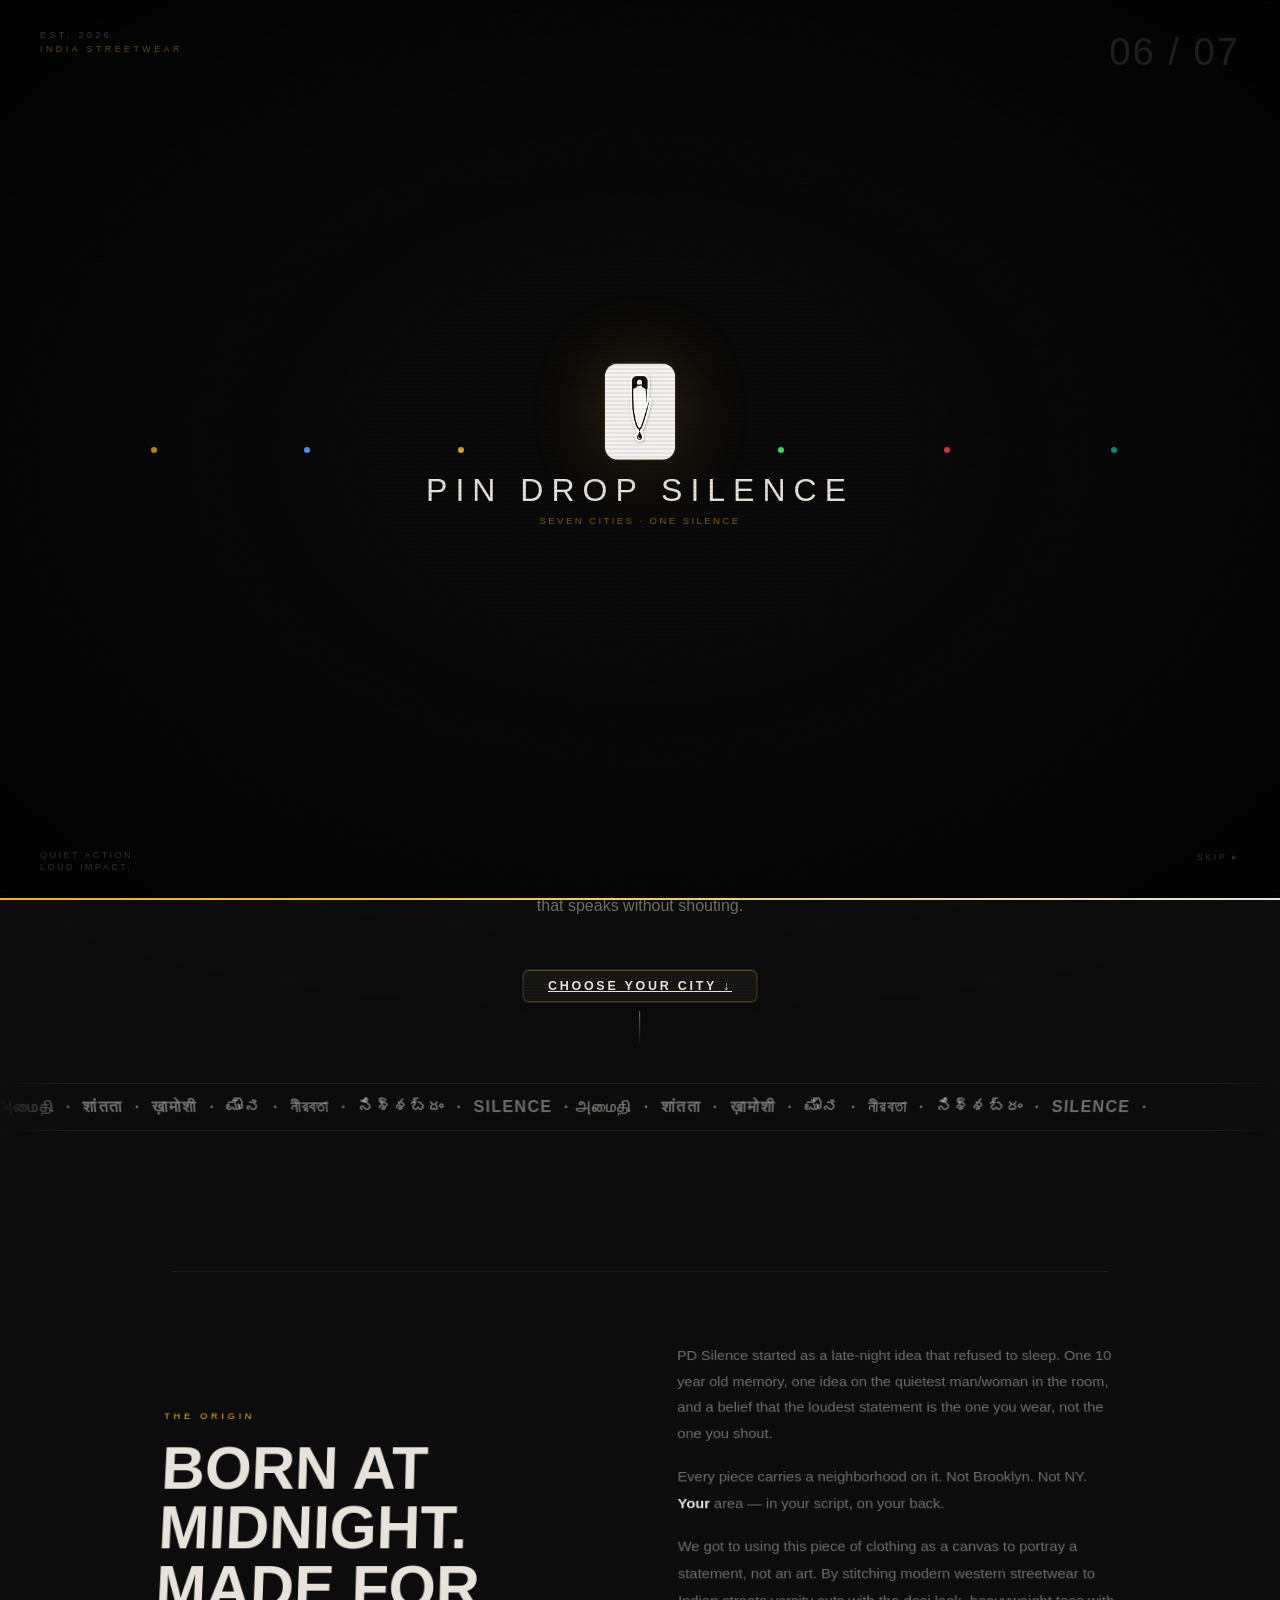
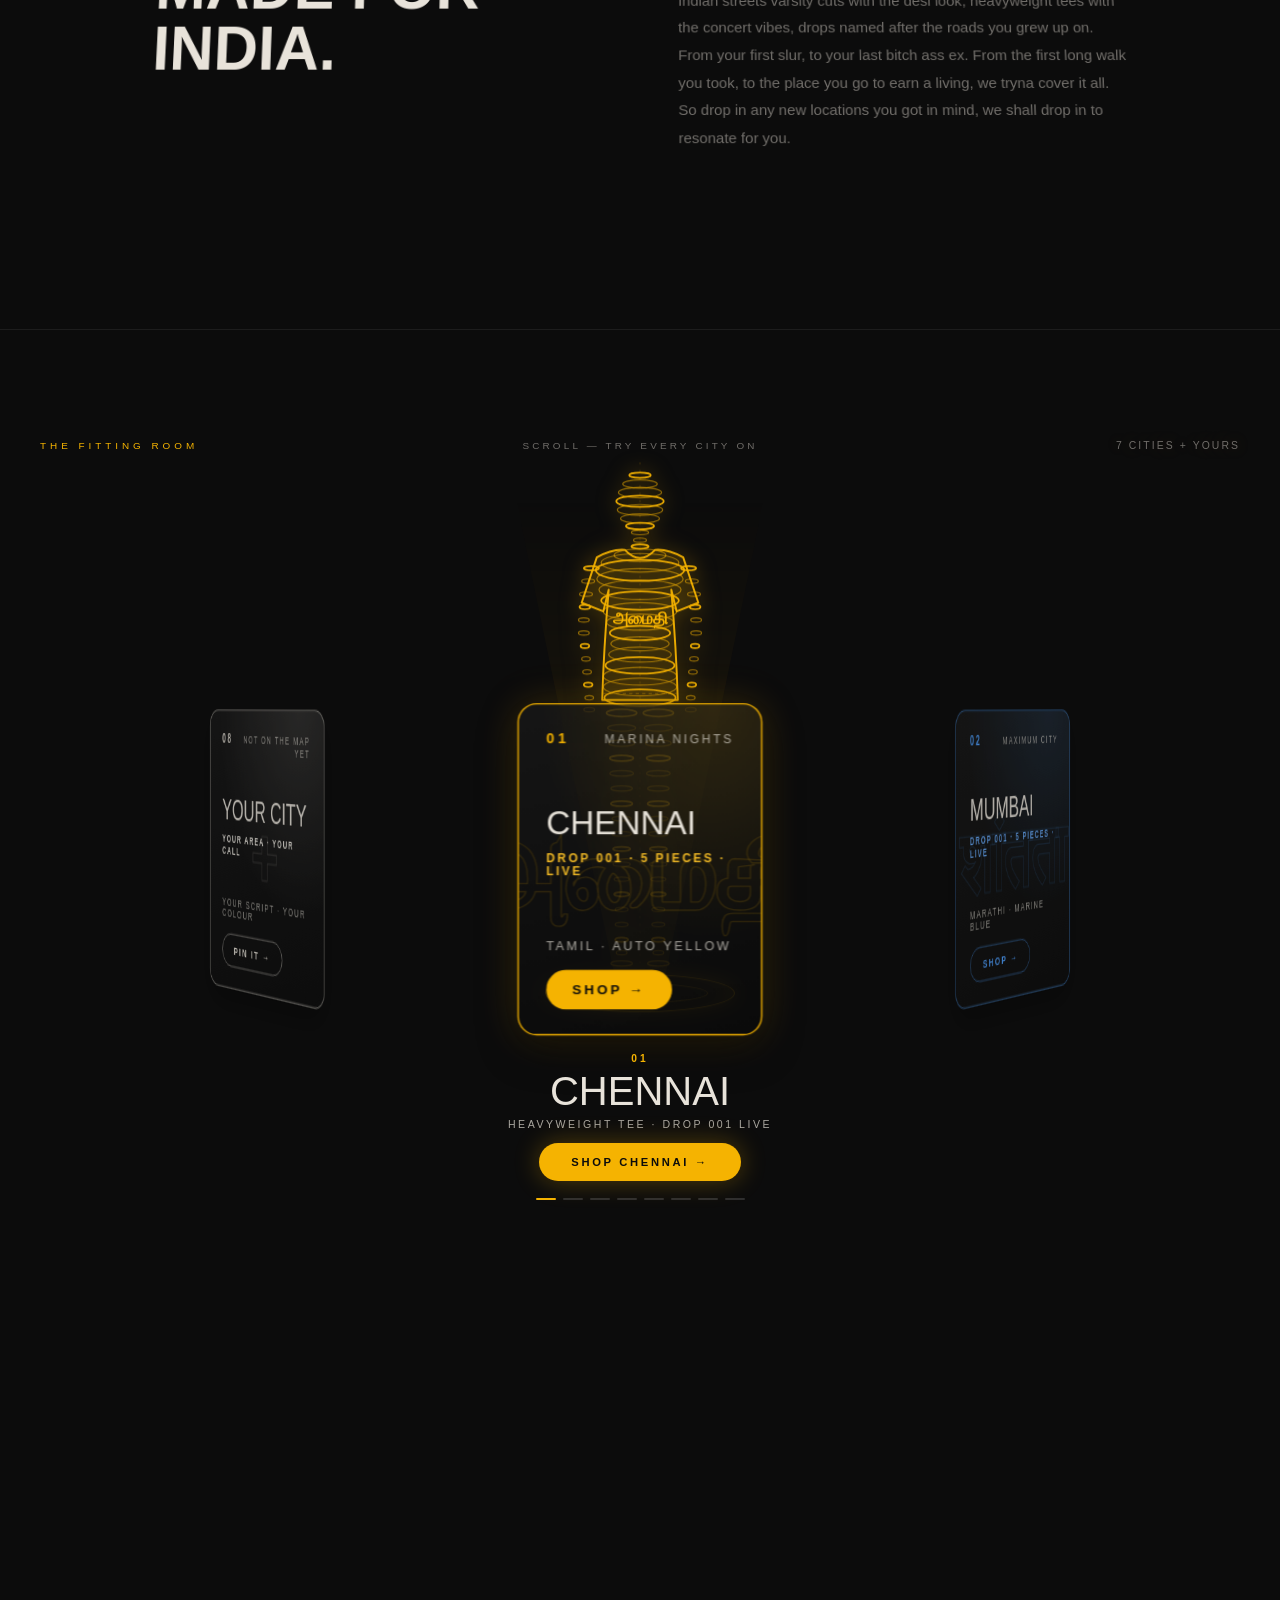
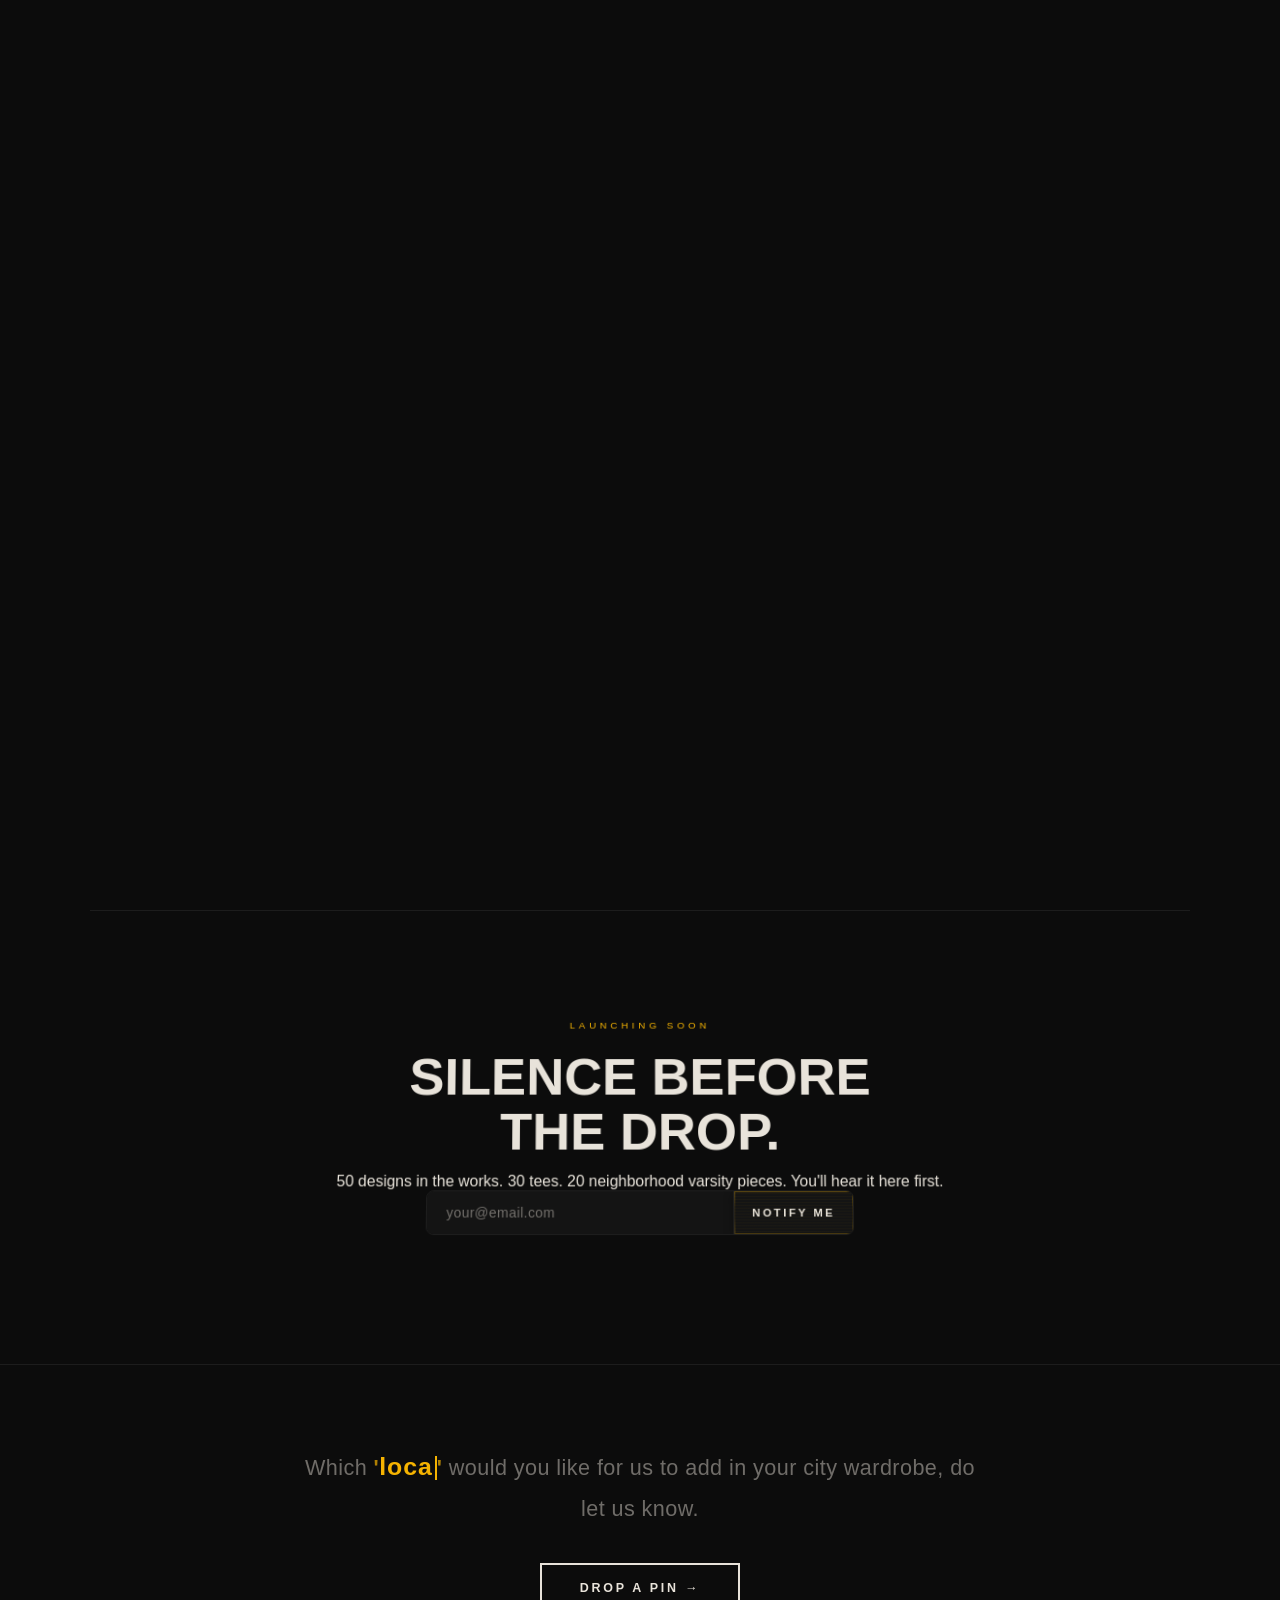
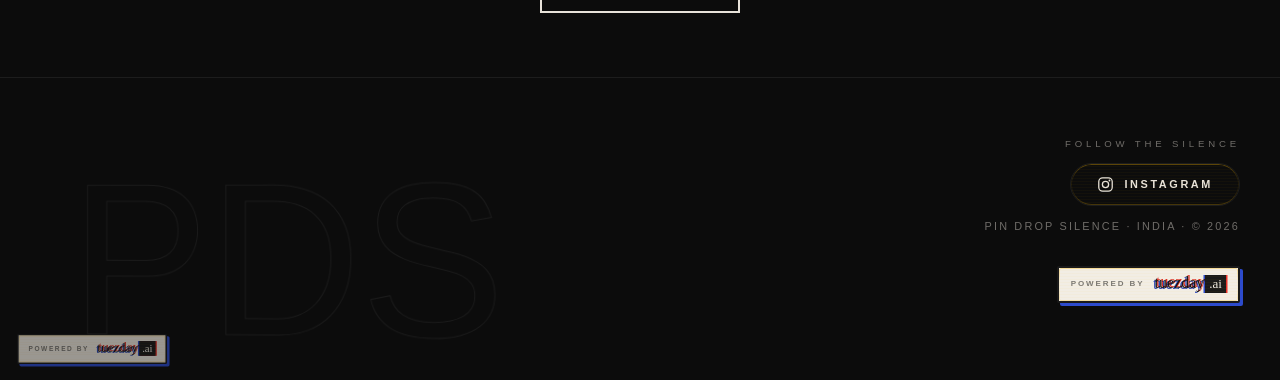
==== index.html @ e5a797fc "feat: swipe the city orbit on touch devices Vertical scroll is a clumsy way to steer a carousel on a" ====
<!DOCTYPE html>
<html lang="en">
<head>
  <meta charset="UTF-8" />
  <meta name="viewport" content="width=device-width, initial-scale=1.0" />
  <title>PIN DROP SILENCE — Seven Cities. One Silence.</title>
  <meta name="description" content="A streetwear house for every Indian street that speaks without shouting. Seven cities. One silence." />
  <!-- Security -->
  <meta http-equiv="X-Content-Type-Options" content="nosniff" />
  <meta http-equiv="X-Frame-Options" content="DENY" />
  <meta http-equiv="Referrer-Policy" content="strict-origin-when-cross-origin" />
  <meta http-equiv="Permissions-Policy" content="camera=(), microphone=(), geolocation=()" />
  <meta http-equiv="Content-Security-Policy" content="default-src 'self'; style-src 'self' 'unsafe-inline' https://fonts.googleapis.com; font-src https://fonts.gstatic.com; img-src 'self' data:; media-src 'self' blob:; script-src 'self'; connect-src 'none'; frame-src 'none'; object-src 'none';" />
  <link rel="preconnect" href="https://fonts.googleapis.com" />
  <link href="https://fonts.googleapis.com/css2?family=Anton&family=DM+Serif+Display&family=Space+Grotesk:wght@300;400;500;700&family=Noto+Sans+Tamil:wght@700&family=Noto+Sans+Devanagari:wght@700&family=Noto+Sans+Kannada:wght@700&family=Noto+Sans+Bengali:wght@700&family=Noto+Sans+Telugu:wght@700&display=swap" rel="stylesheet" />
  <link rel="stylesheet" href=".//intro.css?v=4" />
  <link rel="stylesheet" href=".//styles.css?v=7" />
  <link rel="stylesheet" href=".//typewriter.css?v=2" />
  <link rel="stylesheet" href=".//effects-3d.css" />
  <link rel="stylesheet" href=".//cinematic.css?v=6" />
  <link rel="stylesheet" href=".//tuezday.css?v=3" />
  <link rel="stylesheet" href=".//holo.css?v=2" />
  <link rel="stylesheet" href=".//orbit.css?v=4" />
</head>
<body>

  <div class="grain" aria-hidden="true"></div>

  <!-- ── NAV ── -->
  <nav class="nav">
    <span class="nav-sticker">
      <img src=".//Logo/ChatGPT Image Jul 21, 2026, 11_10_57 PM.png" alt="PDS logo" class="nav-logo" />
    </span>
    <div class="nav-name">PIN DROP SILENCE<span>.</span></div>
    <div class="nav-links">
      <a href="#story"   class="nav-link">Story</a>
      <a href="#cities"  class="nav-link">Cities</a>
      <a href="#waitlist" class="nav-link">Waitlist</a>
      <a href="drop-a-pin.html" class="nav-link">Drop a Pin</a>
    </div>
  </nav>

  <!-- ── HERO ── -->
  <header class="hero" id="top">
    <!-- Cinematic background video -->
    <div class="hero-video-wrap" aria-hidden="true">
      <video
        class="hero-video"
        src=".//Logo/Create_a_second_cinematic_f.mp4"
        autoplay muted loop playsinline
        preload="metadata"
      ></video>
      <div class="hero-video-overlay"></div>
    </div>

    <div class="hero-inner depth-layer" data-depth="0.3">
      <div class="hero-eyebrow">
        <span>EST. 2026</span>
        <span>INDIA</span>
        <span>STREETWEAR</span>
      </div>

      <span class="hero-logo reveal">
        <span class="hero-logo-tile">
          <img src=".//Logo/ChatGPT Image Jul 21, 2026, 11_10_57 PM.png" alt="Pin Drop Silence logo" />
        </span>
      </span>

      <h1 class="hero-title">
        <span class="line reveal depth-layer" data-depth="0.8">QUIET</span>
        <span class="line accent reveal depth-layer" data-depth="1.2">ACTION.</span>
        <span class="line reveal depth-layer" data-depth="0.6">LOUD</span>
        <span class="line outline reveal depth-layer" data-depth="1.0">IMPACT.</span>
      </h1>

      <p class="hero-sub reveal">
        A streetwear house for every Indian street<br />
        that speaks without shouting.
      </p>

      <a href="#cities" class="btn reveal" id="heroCta">CHOOSE YOUR CITY ↓</a>
    </div>

    <div class="scroll-hint" aria-hidden="true">SCROLL</div>
  </header>

  <!-- ── MARQUEE ── -->
  <div class="marquee" aria-hidden="true">
    <div class="marquee-track">
      <span>அமைதி &nbsp;·&nbsp; शांतता &nbsp;·&nbsp; ख़ामोशी &nbsp;·&nbsp; ಮೌನ &nbsp;·&nbsp; নীরবতা &nbsp;·&nbsp; నిశ్శబ్దం &nbsp;·&nbsp; SILENCE &nbsp;·&nbsp; </span>
      <span>அமைதி &nbsp;·&nbsp; शांतता &nbsp;·&nbsp; ख़ामोशी &nbsp;·&nbsp; ಮೌನ &nbsp;·&nbsp; নীরবতা &nbsp;·&nbsp; నిశ్శబ్దం &nbsp;·&nbsp; SILENCE &nbsp;·&nbsp; </span>
    </div>
  </div>

  <!-- ── STORY ── -->
  <section class="section" id="story">
    <div class="story-block">
      <div class="reveal">
        <span class="story-label">THE ORIGIN</span>
        <h2>BORN AT<br />MIDNIGHT.<br />MADE FOR<br />INDIA.</h2>
      </div>
      <div class="story-text reveal">
        <p>PD Silence started as a late-night idea that refused to sleep. One 10 year old memory, one idea on the quietest man/woman in the room, and a belief that the loudest statement is the one you wear, not the one you shout.</p>
        <p>Every piece carries a neighborhood on it. Not Brooklyn. Not NY. <strong>Your</strong> area — in your script, on your back.</p>
        <p>We got to using this piece of clothing as a canvas to portray a statement, not an art. By stitching modern western streetwear to Indian streets varsity cuts with the desi look, heavyweight tees with the concert vibes, drops named after the roads you grew up on. From your first slur, to your last bitch ass ex. From the first long walk you took, to the place you go to earn a living, we tryna cover it all. So drop in any new locations you got in mind, we shall drop in to resonate for you.</p>
      </div>
    </div>
  </section>

  <!-- ── CITIES · THE ORBIT ── -->
  <section class="orbit-section" id="cities">
    <div class="orbit-track" id="orbitTrack">
      <div class="orbit-sticky">

        <div class="orbit-head">
          <span class="cities-label">THE FITTING ROOM</span>
          <span class="orbit-hint">SCROLL — TRY EVERY CITY ON</span>
          <span class="cities-count">7 CITIES + YOURS</span>
        </div>

        <div class="orbit-scene" id="orbitScene">
          <div class="orbit-holo" id="orbitHolo" aria-hidden="true">
            <div class="orbit-cone"></div>
            <div class="orbit-base"></div>
          </div>

          <div class="orbit-ring" id="orbitRing">
            <a href="chennai.html" class="orbit-card" style="--i:0;--c:#f5b301"
               data-num="01" data-city="CHENNAI" data-tag="MARINA NIGHTS"
               data-word="அமைதி" data-font="tamil"
               data-item="HEAVYWEIGHT TEE · DROP 001 LIVE" data-cta="SHOP CHENNAI">
              <span class="oc-in">
                <span class="oc-script tamil" aria-hidden="true">அமைதி</span>
                <span class="oc-top"><b class="oc-num">01</b><span class="oc-tag">MARINA NIGHTS</span></span>
                <span class="oc-mid">
                  <span class="oc-name">CHENNAI</span>
                  <span class="oc-status">DROP 001 · 5 PIECES · LIVE</span>
                </span>
                <span class="oc-foot"><span class="oc-lang">TAMIL · AUTO YELLOW</span><span class="oc-enter">SHOP →</span></span>
              </span>
            </a>
            <a href="mumbai.html" class="orbit-card" style="--i:1;--c:#4d9fff"
               data-num="02" data-city="MUMBAI" data-tag="MAXIMUM CITY"
               data-word="शांतता" data-font="dev"
               data-item="HEAVYWEIGHT TEE · DROP 001 LIVE" data-cta="SHOP MUMBAI">
              <span class="oc-in">
                <span class="oc-script dev" aria-hidden="true">शांतता</span>
                <span class="oc-top"><b class="oc-num">02</b><span class="oc-tag">MAXIMUM CITY</span></span>
                <span class="oc-mid">
                  <span class="oc-name">MUMBAI</span>
                  <span class="oc-status">DROP 001 · 5 PIECES · LIVE</span>
                </span>
                <span class="oc-foot"><span class="oc-lang">MARATHI · MARINE BLUE</span><span class="oc-enter">SHOP →</span></span>
              </span>
            </a>
            <a href="delhi.html" class="orbit-card" style="--i:2;--c:#e8a020"
               data-num="03" data-city="DELHI" data-tag="THE CAPITAL"
               data-word="ख़ामोशी" data-font="dev"
               data-item="DROP 001 — IN THE WORKS" data-cta="ENTER DELHI">
              <span class="oc-in">
                <span class="oc-script dev" aria-hidden="true">ख़ामोशी</span>
                <span class="oc-top"><b class="oc-num">03</b><span class="oc-tag">THE CAPITAL</span></span>
                <span class="oc-mid">
                  <span class="oc-name">DELHI</span>
                  <span class="oc-status">DROP 001 · IN THE WORKS</span>
                </span>
                <span class="oc-foot"><span class="oc-lang">HINDI · MARIGOLD</span><span class="oc-enter">ENTER →</span></span>
              </span>
            </a>
            <a href="pune.html" class="orbit-card" style="--i:3;--c:#cf6b35"
               data-num="04" data-city="PUNE" data-tag="OLD CITY, NEW BLOOD"
               data-word="शांतता" data-font="dev"
               data-item="DROP 001 — IN THE WORKS" data-cta="ENTER PUNE">
              <span class="oc-in">
                <span class="oc-script dev" aria-hidden="true">शांतता</span>
                <span class="oc-top"><b class="oc-num">04</b><span class="oc-tag">OLD CITY, NEW BLOOD</span></span>
                <span class="oc-mid">
                  <span class="oc-name">PUNE</span>
                  <span class="oc-status">DROP 001 · IN THE WORKS</span>
                </span>
                <span class="oc-foot"><span class="oc-lang">MARATHI · COPPER</span><span class="oc-enter">ENTER →</span></span>
              </span>
            </a>
            <a href="bangalore.html" class="orbit-card" style="--i:4;--c:#38e54d"
               data-num="05" data-city="BANGALORE" data-tag="SILICON STREETS"
               data-word="ಮೌನ" data-font="kan"
               data-item="DROP 001 — IN THE WORKS" data-cta="ENTER BANGALORE">
              <span class="oc-in">
                <span class="oc-script kan" aria-hidden="true">ಮೌನ</span>
                <span class="oc-top"><b class="oc-num">05</b><span class="oc-tag">SILICON STREETS</span></span>
                <span class="oc-mid">
                  <span class="oc-name">BANGALORE</span>
                  <span class="oc-status">DROP 001 · IN THE WORKS</span>
                </span>
                <span class="oc-foot"><span class="oc-lang">KANNADA · CIRCUIT GREEN</span><span class="oc-enter">ENTER →</span></span>
              </span>
            </a>
            <a href="kolkata.html" class="orbit-card" style="--i:5;--c:#e63946"
               data-num="06" data-city="KOLKATA" data-tag="THE CITY OF JOY"
               data-word="নীরবতা" data-font="ben"
               data-item="DROP 001 — IN THE WORKS" data-cta="ENTER KOLKATA">
              <span class="oc-in">
                <span class="oc-script ben" aria-hidden="true">নীরবতা</span>
                <span class="oc-top"><b class="oc-num">06</b><span class="oc-tag">THE CITY OF JOY</span></span>
                <span class="oc-mid">
                  <span class="oc-name">KOLKATA</span>
                  <span class="oc-status">DROP 001 · IN THE WORKS</span>
                </span>
                <span class="oc-foot"><span class="oc-lang">BENGALI · SINDOOR RED</span><span class="oc-enter">ENTER →</span></span>
              </span>
            </a>
            <a href="hyderabad.html" class="orbit-card" style="--i:6;--c:#17b3a3"
               data-num="07" data-city="HYDERABAD" data-tag="THE PEARL CITY"
               data-word="నిశ్శబ్దం" data-font="tel"
               data-item="DROP 001 — IN THE WORKS" data-cta="ENTER HYDERABAD">
              <span class="oc-in">
                <span class="oc-script tel" aria-hidden="true">నిశ్శబ్దం</span>
                <span class="oc-top"><b class="oc-num">07</b><span class="oc-tag">THE PEARL CITY</span></span>
                <span class="oc-mid">
                  <span class="oc-name">HYDERABAD</span>
                  <span class="oc-status">DROP 001 · IN THE WORKS</span>
                </span>
                <span class="oc-foot"><span class="oc-lang">TELUGU · NIZAMI JADE</span><span class="oc-enter">ENTER →</span></span>
              </span>
            </a>
            <a href="drop-a-pin.html" class="orbit-card" style="--i:7;--c:#efeae0"
               data-num="08" data-city="YOUR CITY" data-tag="NOT ON THE MAP YET"
               data-word="+" data-font="body"
               data-item="YOUR AREA ON A TEE — IF YOU CALL IT" data-cta="DROP YOUR PIN">
              <span class="oc-in">
                <span class="oc-script" aria-hidden="true">+</span>
                <span class="oc-top"><b class="oc-num">08</b><span class="oc-tag">NOT ON THE MAP YET</span></span>
                <span class="oc-mid">
                  <span class="oc-name">YOUR CITY</span>
                  <span class="oc-status">YOUR AREA · YOUR CALL</span>
                </span>
                <span class="oc-foot"><span class="oc-lang">YOUR SCRIPT · YOUR COLOUR</span><span class="oc-enter">PIN IT →</span></span>
              </span>
            </a>
          </div>
        </div>

        <div class="orbit-readout">
          <span class="orbit-readout-num" id="orbitNum">01</span>
          <span class="orbit-readout-name" id="orbitName">CHENNAI</span>
          <span class="orbit-readout-item" id="orbitItem">HEAVYWEIGHT TEE · DROP 001 LIVE</span>
          <a class="orbit-cta" id="orbitCta" href="chennai.html">SHOP CHENNAI →</a>
          <span class="orbit-ticks" id="orbitTicks" aria-hidden="true"></span>
          <span class="orbit-swipe" aria-hidden="true">← SWIPE THE CITIES →</span>
        </div>

      </div>
    </div>
  </section>

  <!-- ── WAITLIST ── -->
  <section class="wait-section reveal" id="waitlist">
    <div class="wait-inner">
      <span class="wait-label">LAUNCHING SOON</span>
      <h2>SILENCE BEFORE<br />THE DROP.</h2>
      <p>50 designs in the works. 30 tees. 20 neighborhood varsity pieces. You'll hear it here first.</p>
      <div class="wait-form">
        <input type="email" placeholder="your@email.com" aria-label="Email address" id="emailInput" />
        <button type="button" class="btn" id="notifyBtn">NOTIFY ME</button>
      </div>
      <p class="wait-note" id="waitNote"></p>
    </div>
  </section>

  <!-- ── TYPEWRITER PROMPT ── -->
  <section class="typewriter-section">
    <p class="typewriter-text">
      Which <span class="tw-quote">'</span><span class="tw-word-wrap"><span class="tw-word"></span><span class="tw-cursor"></span></span><span class="tw-quote">'</span> would you like for us to add in your city wardrobe, do let us know.
    </p>
    <div class="typewriter-cta">
      <a href="drop-a-pin.html" class="tw-cta" data-cursor="DROP"><span>DROP A PIN →</span></a>
    </div>
  </section>

  <!-- ── FOOTER ── -->
  <footer class="footer">
    <div class="footer-big" aria-hidden="true">PDS</div>
    <div class="footer-follow">
      <span class="footer-follow-label">FOLLOW THE SILENCE</span>
      <a href="https://www.instagram.com/pd.silence/" class="footer-ig" target="_blank" rel="noopener" data-cursor="FOLLOW" aria-label="Pin Drop Silence on Instagram">
        <svg viewBox="0 0 24 24" width="17" height="17" fill="none" stroke="currentColor" stroke-width="1.8" aria-hidden="true">
          <rect x="2.5" y="2.5" width="19" height="19" rx="5.5"/>
          <circle cx="12" cy="12" r="4.4"/>
          <circle cx="17.6" cy="6.4" r="1.3" fill="currentColor" stroke="none"/>
        </svg>
        <span>INSTAGRAM</span>
      </a>
      <p class="footer-copy">PIN DROP SILENCE · INDIA · © 2026</p>
      <a class="tz-badge tz-badge--footer" href="https://tuezdayai.com/" target="_blank" rel="noopener"
         aria-label="Powered by tuezday.ai — opens in a new tab" data-cursor="TUEZDAY">
        <span class="tz-badge-label">POWERED BY</span>
        <span class="tz-mark"><span class="tz-mark-word" data-text="tuezday">tuezday</span><span class="tz-mark-tld">.ai</span></span>
      </a>
    </div>
  </footer>

  <a class="tz-badge tz-badge--float" href="https://tuezdayai.com/" target="_blank" rel="noopener"
     aria-label="Powered by tuezday.ai — opens in a new tab" data-cursor="TUEZDAY">
    <span class="tz-badge-label">POWERED BY</span>
    <span class="tz-mark"><span class="tz-mark-word" data-text="tuezday">tuezday</span><span class="tz-mark-tld">.ai</span></span>
  </a>

  <script src=".//intro.js?v=4"></script>
  <script src=".//security.js"></script><script src=".//script.js?v=3"></script>
  <script src=".//typewriter.js?v=5"></script>
  <script src=".//effects-3d.js?v=3"></script>
  <script src=".//cinematic.js?v=6"></script>
  <script src=".//holo.js?v=2"></script>
  <script src=".//orbit.js?v=6"></script>
</body>
</html>
---- intro.css ----
/* ═══════════════════════════════════════════════════════
   PIN DROP SILENCE — CINEMATIC INTRO  ·  7-city trailer (6.2s)
   ═══════════════════════════════════════════════════════ */

/* ── INTRO OVERLAY ───────────────────────────────────── */
.intro-overlay {
  position: fixed;
  inset: 0;
  z-index: 10000;
  background: #0a0a0a;
  display: flex;
  align-items: center;
  justify-content: center;
  overflow: hidden;
  pointer-events: all;
}

/* Fades the moment .done lands — no delay, or the overlay just sits
   there opaque and then vanishes without ever animating. */
.intro-overlay.done {
  pointer-events: none;
  animation: introFadeOut 0.8s ease-in-out forwards;
}

@keyframes introFadeOut {
  0%   { opacity: 1; }
  100% { opacity: 0; visibility: hidden; }
}

/* ── NOISE GRAIN FOR INTRO ───────────────────────────── */
.intro-grain {
  position: absolute;
  inset: 0;
  pointer-events: none;
  z-index: 10;
  opacity: 0.06;
  background-image: url("data:image/svg+xml,%3Csvg xmlns='http://www.w3.org/2000/svg' width='300' height='300'%3E%3Cfilter id='n'%3E%3CfeTurbulence type='fractalNoise' baseFrequency='0.85' numOctaves='4'/%3E%3C/filter%3E%3Crect width='300' height='300' filter='url(%23n)' opacity='0.08'/%3E%3C/svg%3E");
}

/* ── VIGNETTE ────────────────────────────────────────── */
.intro-vignette {
  position: absolute;
  inset: 0;
  pointer-events: none;
  z-index: 5;
  background: radial-gradient(ellipse at center, transparent 30%, rgba(0, 0, 0, 0.7) 100%);
}

/* ── HORIZONTAL LINES (scanline effect) ──────────────── */
.intro-scanlines {
  position: absolute;
  inset: 0;
  pointer-events: none;
  z-index: 6;
  background: repeating-linear-gradient(
    0deg,
    transparent,
    transparent 2px,
    rgba(0, 0, 0, 0.06) 2px,
    rgba(0, 0, 0, 0.06) 4px
  );
}

/* ── CAMERA FLASH ────────────────────────────────────── */
.intro-flash {
  position: absolute;
  inset: 0;
  z-index: 9;
  pointer-events: none;
  background: white;
  opacity: 0;
}
.intro-flash.flash-1 { animation: cameraFlash 0.3s 0.6s ease-out forwards; }
.intro-flash.flash-2 { animation: cameraFlash 0.2s 2.2s ease-out forwards; }
.intro-flash.flash-3 { animation: cameraFlash 0.2s 3.9s ease-out forwards; }
.intro-flash.flash-4 { animation: cameraFlash 0.15s 5.3s ease-out forwards; }

@keyframes cameraFlash {
  0%   { opacity: 0.7; }
  100% { opacity: 0; }
}

/* ── CITY SLIDES ─────────────────────────────────────── */
.intro-stage {
  position: absolute;
  inset: 0;
  z-index: 2;
}

.intro-city {
  position: absolute;
  inset: 0;
  display: flex;
  flex-direction: column;
  align-items: center;
  justify-content: center;
  opacity: 0;
  transform: scale(1.15);
  will-change: opacity, transform;
}

/* Seven cities across 5.7s, then the logo lands. Each slide holds
   ~0.8s and hands off to the next with a slight accelerando. */
/* 01 Chennai */
.intro-city:nth-child(1) {
  animation:
    cityZoomIn 0.45s 0.0s cubic-bezier(.16,1,.3,1) forwards,
    cityZoomOut 0.28s 0.80s ease-in forwards;
}
/* 02 Mumbai */
.intro-city:nth-child(2) {
  animation:
    cityZoomIn 0.42s 0.80s cubic-bezier(.16,1,.3,1) forwards,
    cityZoomOut 0.26s 1.60s ease-in forwards;
}
/* 03 Delhi */
.intro-city:nth-child(3) {
  animation:
    cityZoomIn 0.40s 1.60s cubic-bezier(.16,1,.3,1) forwards,
    cityZoomOut 0.26s 2.40s ease-in forwards;
}
/* 04 Pune */
.intro-city:nth-child(4) {
  animation:
    cityZoomIn 0.38s 2.40s cubic-bezier(.16,1,.3,1) forwards,
    cityZoomOut 0.24s 3.20s ease-in forwards;
}
/* 05 Bangalore */
.intro-city:nth-child(5) {
  animation:
    cityZoomIn 0.36s 3.20s cubic-bezier(.16,1,.3,1) forwards,
    cityZoomOut 0.24s 4.00s ease-in forwards;
}
/* 06 Kolkata */
.intro-city:nth-child(6) {
  animation:
    cityZoomIn 0.32s 4.00s cubic-bezier(.16,1,.3,1) forwards,
    cityZoomOut 0.22s 4.75s ease-in forwards;
}
/* 07 Hyderabad */
.intro-city:nth-child(7) {
  animation:
    cityZoomIn 0.30s 4.75s cubic-bezier(.16,1,.3,1) forwards,
    cityZoomOut 0.22s 5.50s ease-in forwards;
}

@keyframes cityZoomIn {
  0%   { opacity: 0; transform: scale(1.3) rotate(-1deg); filter: blur(8px); }
  100% { opacity: 1; transform: scale(1) rotate(0deg); filter: blur(0); }
}
@keyframes cityZoomOut {
  0%   { opacity: 1; transform: scale(1); filter: blur(0); }
  100% { opacity: 0; transform: scale(0.85); filter: blur(4px); }
}

/* ── CITY GRADIENT BACKGROUNDS ───────────────────────── */
.intro-city::before {
  content: '';
  position: absolute;
  inset: 0;
  z-index: 0;
  opacity: 0.15;
}
.intro-city:nth-child(1)::before {
  background: radial-gradient(ellipse at 40% 50%, #f5b301 0%, transparent 70%),
              radial-gradient(ellipse at 80% 30%, #ff6b35 0%, transparent 60%);
}
.intro-city:nth-child(2)::before {
  background: radial-gradient(ellipse at 60% 40%, #4d9fff 0%, transparent 70%),
              radial-gradient(ellipse at 20% 80%, #0e2a52 0%, transparent 60%);
}
.intro-city:nth-child(3)::before {
  background: radial-gradient(ellipse at 50% 60%, #e8a020 0%, transparent 70%),
              radial-gradient(ellipse at 80% 20%, #c4721a 0%, transparent 60%);
}
.intro-city:nth-child(4)::before {
  background: radial-gradient(ellipse at 30% 50%, #cf6b35 0%, transparent 70%),
              radial-gradient(ellipse at 70% 70%, #6e3a1c 0%, transparent 60%);
}
.intro-city:nth-child(5)::before {
  background: radial-gradient(ellipse at 50% 40%, #38e54d 0%, transparent 70%),
              radial-gradient(ellipse at 20% 70%, #1a8a2e 0%, transparent 60%);
}
.intro-city:nth-child(6)::before {
  background: radial-gradient(ellipse at 45% 55%, #e63946 0%, transparent 70%),
              radial-gradient(ellipse at 75% 25%, #7d1d24 0%, transparent 60%);
}
.intro-city:nth-child(7)::before {
  background: radial-gradient(ellipse at 55% 45%, #17b3a3 0%, transparent 70%),
              radial-gradient(ellipse at 25% 75%, #0b5f57 0%, transparent 60%);
}

/* ── CITY NUMBER (big cinematic) ─────────────────────── */
.intro-city-num {
  position: absolute;
  z-index: 1;
  font-family: 'Anton', sans-serif;
  font-size: clamp(14rem, 35vw, 28rem);
  line-height: 0.8;
  color: transparent;
  -webkit-text-stroke: 1px rgba(255, 255, 255, 0.04);
  user-select: none;
  pointer-events: none;
  opacity: 0;
  animation: numReveal 0.8s 0.1s ease-out forwards;
}
.intro-city:nth-child(1) .intro-city-num { animation-delay: 0.10s; }
.intro-city:nth-child(2) .intro-city-num { animation-delay: 0.90s; }
.intro-city:nth-child(3) .intro-city-num { animation-delay: 1.70s; }
.intro-city:nth-child(4) .intro-city-num { animation-delay: 2.50s; }
.intro-city:nth-child(5) .intro-city-num { animation-delay: 3.30s; }
.intro-city:nth-child(6) .intro-city-num { animation-delay: 4.10s; }
.intro-city:nth-child(7) .intro-city-num { animation-delay: 4.85s; }

@keyframes numReveal {
  0%   { opacity: 0; transform: translateY(40px); }
  100% { opacity: 1; transform: translateY(0); }
}

/* ── CITY NAME ───────────────────────────────────────── */
.intro-city-name {
  position: relative;
  z-index: 2;
  font-family: 'Anton', sans-serif;
  font-size: clamp(3rem, 10vw, 8rem);
  line-height: 0.95;
  color: #e8e3da;
  letter-spacing: 0.04em;
  text-align: center;
  opacity: 0;
  transform: translateY(30px);
}
.intro-city:nth-child(1) .intro-city-name { animation: textSlam 0.45s 0.10s cubic-bezier(.16,1,.3,1) forwards; }
.intro-city:nth-child(2) .intro-city-name { animation: textSlam 0.42s 0.90s cubic-bezier(.16,1,.3,1) forwards; }
.intro-city:nth-child(3) .intro-city-name { animation: textSlam 0.40s 1.70s cubic-bezier(.16,1,.3,1) forwards; }
.intro-city:nth-child(4) .intro-city-name { animation: textSlam 0.38s 2.50s cubic-bezier(.16,1,.3,1) forwards; }
.intro-city:nth-child(5) .intro-city-name { animation: textSlam 0.36s 3.30s cubic-bezier(.16,1,.3,1) forwards; }
.intro-city:nth-child(6) .intro-city-name { animation: textSlam 0.32s 4.10s cubic-bezier(.16,1,.3,1) forwards; }
.intro-city:nth-child(7) .intro-city-name { animation: textSlam 0.30s 4.85s cubic-bezier(.16,1,.3,1) forwards; }

@keyframes textSlam {
  0%   { opacity: 0; transform: translateY(50px) scale(0.85); filter: blur(6px); }
  60%  { opacity: 1; transform: translateY(-4px) scale(1.02); filter: blur(0); }
  100% { opacity: 1; transform: translateY(0) scale(1); filter: blur(0); }
}

/* ── CITY SCRIPT (native language) ───────────────────── */
.intro-city-script {
  position: relative;
  z-index: 2;
  font-size: clamp(1.2rem, 3vw, 2rem);
  font-weight: 700;
  margin-top: 8px;
  opacity: 0;
  letter-spacing: 0.08em;
}
.intro-city:nth-child(1) .intro-city-script {
  color: #f5b301;
  font-family: 'Noto Sans Tamil', sans-serif;
  animation: scriptFade 0.45s 0.30s ease-out forwards;
}
.intro-city:nth-child(2) .intro-city-script {
  color: #4d9fff;
  font-family: 'Noto Sans Devanagari', sans-serif;
  animation: scriptFade 0.42s 1.10s ease-out forwards;
}
.intro-city:nth-child(3) .intro-city-script {
  color: #e8a020;
  font-family: 'Noto Sans Devanagari', sans-serif;
  animation: scriptFade 0.40s 1.90s ease-out forwards;
}
.intro-city:nth-child(4) .intro-city-script {
  color: #cf6b35;
  font-family: 'Noto Sans Devanagari', sans-serif;
  animation: scriptFade 0.38s 2.70s ease-out forwards;
}
.intro-city:nth-child(5) .intro-city-script {
  color: #38e54d;
  font-family: 'Noto Sans Kannada', sans-serif;
  animation: scriptFade 0.36s 3.50s ease-out forwards;
}
.intro-city:nth-child(6) .intro-city-script {
  color: #e63946;
  font-family: 'Noto Sans Bengali', sans-serif;
  animation: scriptFade 0.32s 4.25s ease-out forwards;
}
.intro-city:nth-child(7) .intro-city-script {
  color: #17b3a3;
  font-family: 'Noto Sans Telugu', sans-serif;
  animation: scriptFade 0.30s 5.00s ease-out forwards;
}

@keyframes scriptFade {
  0%   { opacity: 0; transform: translateY(12px); }
  100% { opacity: 0.85; transform: translateY(0); }
}

/* ── COORDINATES & METADATA ──────────────────────────── */
.intro-city-coords {
  position: relative;
  z-index: 2;
  font-family: 'Space Grotesk', monospace;
  font-size: 0.6rem;
  letter-spacing: 0.35em;
  color: rgba(232, 227, 218, 0.3);
  margin-top: 20px;
  opacity: 0;
}
.intro-city:nth-child(1) .intro-city-coords { animation: coordsType 0.45s 0.35s ease-out forwards; }
.intro-city:nth-child(2) .intro-city-coords { animation: coordsType 0.42s 1.15s ease-out forwards; }
.intro-city:nth-child(3) .intro-city-coords { animation: coordsType 0.40s 1.95s ease-out forwards; }
.intro-city:nth-child(4) .intro-city-coords { animation: coordsType 0.38s 2.75s ease-out forwards; }
.intro-city:nth-child(5) .intro-city-coords { animation: coordsType 0.36s 3.55s ease-out forwards; }
.intro-city:nth-child(6) .intro-city-coords { animation: coordsType 0.32s 4.30s ease-out forwards; }
.intro-city:nth-child(7) .intro-city-coords { animation: coordsType 0.30s 5.05s ease-out forwards; }

@keyframes coordsType {
  0%   { opacity: 0; letter-spacing: 0.8em; }
  100% { opacity: 1; letter-spacing: 0.35em; }
}

/* ── HORIZONTAL TRAVEL LINES ─────────────────────────── */
.intro-travel-line {
  position: absolute;
  z-index: 1;
  height: 1px;
  background: linear-gradient(90deg, transparent, rgba(245, 179, 1, 0.4), transparent);
  opacity: 0;
  pointer-events: none;
}
.intro-travel-line:nth-child(1) {
  top: 30%; left: -100%; width: 200%;
  animation: travelSweep 0.8s 0.8s ease-out forwards;
}
.intro-travel-line:nth-child(2) {
  top: 55%; left: -100%; width: 200%;
  animation: travelSweep 0.6s 1.8s ease-out forwards;
}
.intro-travel-line:nth-child(3) {
  top: 70%; left: -100%; width: 200%;
  animation: travelSweep 0.5s 2.8s ease-out forwards;
}

@keyframes travelSweep {
  0%   { opacity: 0; transform: translateX(-50%); }
  50%  { opacity: 1; }
  100% { opacity: 0; transform: translateX(50%); }
}

/* ── CROSSHAIR / RETICLE ─────────────────────────────── */
.intro-reticle {
  position: absolute;
  z-index: 3;
  width: clamp(80px, 15vw, 160px);
  height: clamp(80px, 15vw, 160px);
  border: 1px solid rgba(245, 179, 1, 0.15);
  border-radius: 50%;
  pointer-events: none;
  opacity: 0;
  animation: reticleAppear 6.2s 0.2s ease-out forwards;
}
.intro-reticle::before,
.intro-reticle::after {
  content: '';
  position: absolute;
  background: rgba(245, 179, 1, 0.2);
}
.intro-reticle::before {
  top: 50%; left: -20px; right: -20px; height: 1px;
  transform: translateY(-50%);
}
.intro-reticle::after {
  left: 50%; top: -20px; bottom: -20px; width: 1px;
  transform: translateX(-50%);
}

@keyframes reticleAppear {
  0%   { opacity: 0; transform: scale(2) rotate(90deg); }
  15%  { opacity: 0.6; transform: scale(1) rotate(0deg); }
  85%  { opacity: 0.6; transform: scale(1) rotate(0deg); }
  100% { opacity: 0; transform: scale(0.5) rotate(-45deg); }
}

/* ── ROTATING RING ───────────────────────────────────── */
.intro-ring {
  position: absolute;
  z-index: 2;
  width: clamp(200px, 40vw, 500px);
  height: clamp(200px, 40vw, 500px);
  border: 1px solid rgba(255, 255, 255, 0.03);
  border-top: 1px solid rgba(245, 179, 1, 0.15);
  border-radius: 50%;
  pointer-events: none;
  animation: ringRotate 6.2s linear forwards;
  opacity: 0;
}
.intro-ring.ring-1 {
  animation: ringFadeRotate 6.2s 0s ease-out forwards;
}
.intro-ring.ring-2 {
  width: clamp(280px, 55vw, 650px);
  height: clamp(280px, 55vw, 650px);
  border-top-color: rgba(77, 159, 255, 0.1);
  animation: ringFadeRotate 6.2s 0.2s ease-out reverse forwards;
}

@keyframes ringFadeRotate {
  0%   { opacity: 0; transform: rotate(0deg); }
  10%  { opacity: 0.5; }
  90%  { opacity: 0.5; }
  100% { opacity: 0; transform: rotate(360deg); }
}

/* ── BOTTOM PROGRESS BAR ─────────────────────────────── */
.intro-progress {
  position: absolute;
  bottom: 0;
  left: 0;
  z-index: 8;
  height: 2px;
  width: 0%;
  background: linear-gradient(90deg, #f5b301, #e8e3da);
  animation: progressFill 6.2s linear forwards;
}

@keyframes progressFill {
  0%   { width: 0%; }
  100% { width: 100%; }
}

/* ── TOP-LEFT LABEL ──────────────────────────────────── */
.intro-label-tl {
  position: absolute;
  top: 30px;
  left: 40px;
  z-index: 7;
  display: flex;
  flex-direction: column;
  gap: 4px;
}
.intro-label-tl span {
  font-family: 'Space Grotesk', sans-serif;
  font-size: 0.55rem;
  letter-spacing: 0.4em;
  color: rgba(232, 227, 218, 0.25);
  opacity: 0;
  animation: labelSlide 0.6s ease-out forwards;
}
.intro-label-tl span:nth-child(1) { animation-delay: 0.1s; }
.intro-label-tl span:nth-child(2) { animation-delay: 0.25s; color: rgba(245, 179, 1, 0.4); }

@keyframes labelSlide {
  0%   { opacity: 0; transform: translateX(-12px); }
  100% { opacity: 1; transform: translateX(0); }
}

/* ── TOP-RIGHT COUNTER ───────────────────────────────── */
.intro-counter {
  position: absolute;
  top: 30px;
  right: 40px;
  z-index: 7;
  font-family: 'Anton', sans-serif;
  font-size: clamp(1.5rem, 3vw, 2.5rem);
  color: rgba(232, 227, 218, 0.12);
  letter-spacing: 0.05em;
}

/* ── BOTTOM-LEFT TEXT ────────────────────────────────── */
.intro-tagline {
  position: absolute;
  bottom: 28px;
  left: 40px;
  z-index: 7;
  display: flex;
  flex-direction: column;
  gap: 2px;
}
.intro-tagline span {
  font-family: 'Space Grotesk', sans-serif;
  font-size: 0.58rem;
  letter-spacing: 0.25em;
  color: rgba(232, 227, 218, 0.2);
  opacity: 0;
}
.intro-tagline span:nth-child(1) { animation: labelSlide 0.5s 0.4s ease-out forwards; }
.intro-tagline span:nth-child(2) { animation: labelSlide 0.5s 0.55s ease-out forwards; }

/* ── BOTTOM-RIGHT SKIP HINT ──────────────────────────── */
.intro-skip {
  position: absolute;
  bottom: 30px;
  right: 40px;
  z-index: 7;
  font-family: 'Space Grotesk', sans-serif;
  font-size: 0.55rem;
  letter-spacing: 0.3em;
  color: rgba(232, 227, 218, 0.2);
  opacity: 0;
  animation: labelSlide 0.5s 1.5s ease-out forwards;
  cursor: pointer;
  transition: color 0.3s;
  border: none;
  background: none;
  padding: 8px 0;
}
.intro-skip:hover {
  color: rgba(245, 179, 1, 0.6);
}

/* ── FINAL LOGO REVEAL ───────────────────────────────── */
.intro-final {
  position: absolute;
  inset: 0;
  z-index: 4;
  display: flex;
  flex-direction: column;
  align-items: center;
  justify-content: center;
  opacity: 0;
  animation: finalReveal 1.2s 5.45s cubic-bezier(.16,1,.3,1) forwards;
}

@keyframes finalReveal {
  0%   { opacity: 0; transform: scale(1.1); }
  100% { opacity: 1; transform: scale(1); }
}

/* Sticker proportions — a square crop lands on blank margin. */
.intro-final-logo {
  width: 54px;
  height: 74px;
  border-radius: 10px;
  object-fit: cover;
  transform: scale(1.3);
  transform-origin: 50% 47%;
  background: #efeae0;
  box-shadow: 0 0 60px rgba(245, 179, 1, 0.2), 0 0 0 1px rgba(255, 255, 255, 0.06);
  margin-bottom: 24px;
  animation: logoPulse 1s 5.7s ease-in-out forwards;
}

@keyframes logoPulse {
  0%   { box-shadow: 0 0 60px rgba(245, 179, 1, 0.2), 0 0 0 1px rgba(255, 255, 255, 0.06); }
  50%  { box-shadow: 0 0 80px rgba(245, 179, 1, 0.4), 0 0 0 1px rgba(245, 179, 1, 0.2); }
  100% { box-shadow: 0 0 60px rgba(245, 179, 1, 0.2), 0 0 0 1px rgba(255, 255, 255, 0.06); }
}

.intro-final-brand {
  font-family: 'Anton', sans-serif;
  font-size: clamp(1.2rem, 3vw, 2rem);
  letter-spacing: 0.25em;
  color: #e8e3da;
  opacity: 0;
  animation: brandText 0.8s 5.75s ease-out forwards;
}

@keyframes brandText {
  0%   { opacity: 0; letter-spacing: 0.8em; }
  100% { opacity: 1; letter-spacing: 0.25em; }
}

.intro-final-sub {
  font-family: 'Space Grotesk', sans-serif;
  font-size: 0.6rem;
  letter-spacing: 0.35em;
  color: rgba(245, 179, 1, 0.5);
  margin-top: 6px;
  opacity: 0;
  animation: brandText 0.6s 5.95s ease-out forwards;
}

/* ── PARTICLE DOTS ───────────────────────────────────── */
.intro-particles {
  position: absolute;
  inset: 0;
  z-index: 1;
  pointer-events: none;
  overflow: hidden;
}
.intro-particle {
  position: absolute;
  width: 2px;
  height: 2px;
  background: rgba(245, 179, 1, 0.3);
  border-radius: 50%;
  animation: particleDrift 6.2s linear forwards;
}

.intro-particle:nth-child(1)  { top: 20%; left: 10%; animation-delay: 0s; }
.intro-particle:nth-child(2)  { top: 40%; left: 25%; animation-delay: 0.3s; }
.intro-particle:nth-child(3)  { top: 60%; left: 50%; animation-delay: 0.6s; }
.intro-particle:nth-child(4)  { top: 30%; left: 70%; animation-delay: 0.9s; }
.intro-particle:nth-child(5)  { top: 75%; left: 85%; animation-delay: 1.2s; }
.intro-particle:nth-child(6)  { top: 15%; left: 60%; animation-delay: 1.5s; }
.intro-particle:nth-child(7)  { top: 55%; left: 35%; animation-delay: 1.8s; }
.intro-particle:nth-child(8)  { top: 80%; left: 15%; animation-delay: 2.1s; }
.intro-particle:nth-child(9)  { top: 45%; left: 90%; animation-delay: 2.4s; }
.intro-particle:nth-child(10) { top: 70%; left: 45%; animation-delay: 2.7s; }
.intro-particle:nth-child(11) { top: 25%; left: 80%; animation-delay: 3.0s; }
.intro-particle:nth-child(12) { top: 85%; left: 55%; animation-delay: 3.3s; }

@keyframes particleDrift {
  0%   { opacity: 0; transform: translateY(0) scale(1); }
  20%  { opacity: 1; }
  80%  { opacity: 1; }
  100% { opacity: 0; transform: translateY(-60px) scale(0); }
}

/* ── ROUTE CONNECTOR LINE (animated SVG-like path) ──── */
.intro-route {
  position: absolute;
  inset: 0;
  z-index: 1;
  pointer-events: none;
  overflow: hidden;
}
.intro-route-line {
  position: absolute;
  top: 50%;
  left: 0;
  width: 100%;
  height: 1px;
  transform-origin: left center;
  background: linear-gradient(90deg,
    transparent 0%,
    rgba(245, 179, 1, 0.08) 12%,
    rgba(77, 159, 255, 0.08) 24%,
    rgba(232, 160, 32, 0.08) 36%,
    rgba(207, 107, 53, 0.08) 48%,
    rgba(56, 229, 77, 0.08) 61%,
    rgba(230, 57, 70, 0.08) 74%,
    rgba(23, 179, 163, 0.08) 87%,
    transparent 100%
  );
  animation: routeDraw 5.4s 0.4s ease-in-out forwards;
  transform: scaleX(0);
}

@keyframes routeDraw {
  0%   { transform: scaleX(0); opacity: 0; }
  10%  { opacity: 1; }
  100% { transform: scaleX(1); opacity: 0; }
}

/* ── DOT MARKERS ON ROUTE ────────────────────────────── */
.intro-dot-marker {
  position: absolute;
  top: 50%;
  z-index: 2;
  width: 6px;
  height: 6px;
  border-radius: 50%;
  transform: translate(-50%, -50%) scale(0);
  pointer-events: none;
}
.intro-dot-marker::after {
  content: '';
  position: absolute;
  inset: -4px;
  border-radius: 50%;
  border: 1px solid;
  opacity: 0.3;
  animation: dotPing 1s ease-out forwards;
}
.intro-dot-marker:nth-child(2) {
  left: 12%; background: #f5b301;
  animation: dotPop 0.4s 0.5s cubic-bezier(.16,1,.3,1) forwards;
}
.intro-dot-marker:nth-child(2)::after { border-color: #f5b301; animation-delay: 0.6s; }

.intro-dot-marker:nth-child(3) {
  left: 24%; background: #4d9fff;
  animation: dotPop 0.4s 1.3s cubic-bezier(.16,1,.3,1) forwards;
}
.intro-dot-marker:nth-child(3)::after { border-color: #4d9fff; animation-delay: 1.4s; }

.intro-dot-marker:nth-child(4) {
  left: 36%; background: #e8a020;
  animation: dotPop 0.4s 2.1s cubic-bezier(.16,1,.3,1) forwards;
}
.intro-dot-marker:nth-child(4)::after { border-color: #e8a020; animation-delay: 2.2s; }

.intro-dot-marker:nth-child(5) {
  left: 48%; background: #cf6b35;
  animation: dotPop 0.4s 2.9s cubic-bezier(.16,1,.3,1) forwards;
}
.intro-dot-marker:nth-child(5)::after { border-color: #cf6b35; animation-delay: 3.0s; }

.intro-dot-marker:nth-child(6) {
  left: 61%; background: #38e54d;
  animation: dotPop 0.4s 3.7s cubic-bezier(.16,1,.3,1) forwards;
}
.intro-dot-marker:nth-child(6)::after { border-color: #38e54d; animation-delay: 3.8s; }

.intro-dot-marker:nth-child(7) {
  left: 74%; background: #e63946;
  animation: dotPop 0.4s 4.4s cubic-bezier(.16,1,.3,1) forwards;
}
.intro-dot-marker:nth-child(7)::after { border-color: #e63946; animation-delay: 4.5s; }

.intro-dot-marker:nth-child(8) {
  left: 87%; background: #17b3a3;
  animation: dotPop 0.4s 5.1s cubic-bezier(.16,1,.3,1) forwards;
}
.intro-dot-marker:nth-child(8)::after { border-color: #17b3a3; animation-delay: 5.2s; }

@keyframes dotPop {
  0%   { transform: translate(-50%, -50%) scale(0); }
  100% { transform: translate(-50%, -50%) scale(1); }
}
@keyframes dotPing {
  0%   { transform: scale(1); opacity: 0.3; }
  100% { transform: scale(3); opacity: 0; }
}

/* ── HIDE MAIN CONTENT DURING INTRO ──────────────────── */
body.intro-active {
  overflow: hidden;
}

/* ── RESPONSIVE ──────────────────────────────────────── */
@media (max-width: 760px) {
  .intro-label-tl { top: 16px; left: 16px; }
  .intro-label-tl span { font-size: 0.48rem; letter-spacing: 0.3em; }
  .intro-counter { top: 16px; right: 16px; font-size: clamp(1.1rem, 4vw, 1.8rem); }
  .intro-tagline { bottom: 16px; left: 16px; }
  .intro-tagline span { font-size: 0.5rem; letter-spacing: 0.18em; }
  .intro-skip { bottom: 16px; right: 16px; font-size: 0.5rem; padding: 6px 0; }

  /* City slides — scale everything down for mobile */
  .intro-city-num { font-size: clamp(6rem, 28vw, 14rem); }
  .intro-city-name { font-size: clamp(2.2rem, 12vw, 5rem); }
  .intro-city-script { font-size: clamp(0.9rem, 4vw, 1.4rem); margin-top: 4px; }
  .intro-city-coords { font-size: 0.5rem; letter-spacing: 0.25em; margin-top: 14px; }

  /* Rings — smaller on mobile so they don't overflow */
  .intro-ring.ring-1 { width: clamp(140px, 45vw, 300px); height: clamp(140px, 45vw, 300px); }
  .intro-ring.ring-2 { width: clamp(200px, 60vw, 400px); height: clamp(200px, 60vw, 400px); }

  /* Reticle — smaller */
  .intro-reticle { width: clamp(50px, 14vw, 100px); height: clamp(50px, 14vw, 100px); }

  /* Final logo — smaller */
  .intro-final-logo { width: 44px; height: 44px; border-radius: 10px; margin-bottom: 14px; }
  .intro-final-brand { font-size: clamp(0.9rem, 4vw, 1.4rem); letter-spacing: 0.18em; }
  .intro-final-sub { font-size: 0.5rem; letter-spacing: 0.25em; }

  /* Progress bar — slightly thicker on mobile for visibility */
  .intro-progress { height: 3px; }

  /* Travel lines — keep contained */
  .intro-travel-line { height: 1px; }
}

@media (max-width: 480px) {
  .intro-city-num { font-size: clamp(4.5rem, 25vw, 10rem); }
  .intro-city-name { font-size: clamp(1.8rem, 14vw, 4rem); }
  .intro-city-script { font-size: clamp(0.8rem, 4.5vw, 1.2rem); }
  .intro-ring.ring-1 { width: 120px; height: 120px; }
  .intro-ring.ring-2 { width: 170px; height: 170px; }
  .intro-reticle { width: 45px; height: 45px; }
  .intro-final-logo { width: 36px; height: 36px; }
  .intro-final-brand { font-size: 0.85rem; }
}

/* ── REDUCED MOTION ──────────────────────────────────── */
@media (prefers-reduced-motion: reduce) {
  .intro-overlay { display: none !important; }
  body.intro-active { overflow: auto; }
}
---- styles.css ----
/* ═══════════════════════════════════════════════════════
   PIN DROP SILENCE — HOME  ·  Dark-only, minimalist
═══════════════════════════════════════════════════════ */

@import url('https://fonts.googleapis.com/css2?family=Anton&family=Space+Grotesk:wght@300;400;500;700&family=Noto+Sans+Tamil:wght@700&family=Noto+Sans+Devanagari:wght@700&family=Noto+Sans+Kannada:wght@700&display=swap');

/* ── TOKENS ──────────────────────────────────────────── */
:root {
  --bg:       #0c0c0c;
  --surface:  #141414;
  --border:   rgba(255,255,255,.07);
  --text:     #e8e3da;
  --muted:    rgba(232,227,218,.45);
  --yellow:   #f5b301;
  --yellow-d: rgba(245,179,1,.12);
  --display:  'Anton', sans-serif;
  --body:     'Space Grotesk', sans-serif;
  --ease:     cubic-bezier(.22,1,.36,1);
}

/* ── RESET ───────────────────────────────────────────── */
*, *::before, *::after { margin:0; padding:0; box-sizing:border-box; }
html { scroll-behavior:smooth; font-size:16px; }
body {
  background: var(--bg);
  color: var(--text);
  font-family: var(--body);
  overflow-x: hidden;
  -webkit-font-smoothing: antialiased;
  transition: background-color 1.2s ease;
}
.tamil { font-family:'Noto Sans Tamil',sans-serif; }
.dev   { font-family:'Noto Sans Devanagari',sans-serif; }
.kan   { font-family:'Noto Sans Kannada',sans-serif; }
.ben   { font-family:'Noto Sans Bengali',sans-serif; }
.tel   { font-family:'Noto Sans Telugu',sans-serif; }

/* ── GRAIN ───────────────────────────────────────────── */
.grain {
  position:fixed; inset:0; pointer-events:none; z-index:1; opacity:.35;
  background-image:url("data:image/svg+xml,%3Csvg xmlns='http://www.w3.org/2000/svg' width='200' height='200'%3E%3Cfilter id='n'%3E%3CfeTurbulence type='fractalNoise' baseFrequency='0.75' numOctaves='4'/%3E%3C/filter%3E%3Crect width='200' height='200' filter='url(%23n)' opacity='0.04'/%3E%3C/svg%3E");
}

/* ── NAV ─────────────────────────────────────────────── */
.nav {
  position:fixed; top:0; left:0; right:0; z-index:50;
  display:flex; align-items:center; gap:16px;
  padding:18px 40px;
  border-bottom:1px solid var(--border);
  background:rgba(12,12,12,.85);
  backdrop-filter:blur(20px); -webkit-backdrop-filter:blur(20px);
}
/* Sticker tile: cream die-cut sticker, slightly slapped-on */
.nav-sticker {
  display:block; width:30px; height:42px;
  border-radius:6px; overflow:hidden;
  background:#efeae0;
  transform:rotate(-6deg);
  box-shadow:0 2px 8px rgba(0,0,0,.45), inset 0 0 0 1px rgba(0,0,0,.06);
  transition:transform .4s var(--ease);
  flex-shrink:0;
}
.nav-sticker:hover { transform:rotate(0deg) scale(1.1); }
.nav-logo {
  width:100%; height:100%;
  object-fit:cover;
  transform:scale(1.3);
  transform-origin:50% 47%;
}
.nav-name {
  font-family:var(--display);
  font-size:.78rem; letter-spacing:.18em;
  color:var(--text);
}
.nav-name span { color:var(--yellow); }
.nav-links {
  display:flex; align-items:center; gap:32px;
  margin-left:auto;
}
.nav-link {
  text-decoration:none;
  font-size:.7rem; letter-spacing:.2em; font-weight:500;
  color:var(--muted);
  transition:color .25s;
}
.nav-link:hover { color:var(--text); }
.nav-link.active { color:var(--yellow); }

/* ── UIverse BUBBLE BUTTON ───────────────────────────── */
/* Adapted to dark theme: dark base, yellow-white flood */
.btn {
  display:inline-flex; align-items:center; justify-content:center; gap:8px;
  position:relative; overflow:hidden; z-index:1;
  padding:.72em 2em;
  font-family:var(--body); font-size:.78rem; font-weight:700;
  letter-spacing:.22em; color:var(--text);
  background:var(--surface);
  border:1px solid var(--border);
  border-radius:.5em;
  box-shadow:0 0 0 rgba(245,179,1,0);
  transition:color .45s, border-color .45s, box-shadow .45s;
  cursor:pointer;
}
.btn::before {
  content:'';
  position:absolute; left:50%;
  transform:translateX(-50%) scaleY(1) scaleX(1.25);
  top:100%; width:140%; height:180%;
  background:rgba(245,179,1,.06);
  border-radius:50%;
  transition:all .5s .08s cubic-bezier(.55,0,.1,1);
  z-index:-1;
}
.btn::after {
  content:'';
  position:absolute; left:55%;
  transform:translateX(-50%) scaleY(1) scaleX(1.45);
  top:180%; width:160%; height:190%;
  background:var(--yellow);
  border-radius:50%;
  transition:all .5s .08s cubic-bezier(.55,0,.1,1);
  z-index:-1;
}
.btn:hover::before { top:-35%; transform:translateX(-50%) scaleY(1.3) scaleX(.8); background:var(--yellow); }
.btn:hover::after  { top:-45%; transform:translateX(-50%) scaleY(1.3) scaleX(.8); background:var(--yellow); }
.btn:hover { color:#0c0c0c; border-color:var(--yellow); box-shadow:0 0 24px rgba(245,179,1,.22); }
.btn:active { box-shadow:inset 2px 2px 8px rgba(0,0,0,.35); }

/* Ghost (outline-only) variant */
.btn-ghost {
  background:transparent;
  border-color:rgba(255,255,255,.14);
}
.btn-ghost::after { background:rgba(255,255,255,.9); }
.btn-ghost::before { background:rgba(255,255,255,.04); }
.btn-ghost:hover { color:#0c0c0c; border-color:rgba(255,255,255,.5); box-shadow:none; }

/* ── HERO ────────────────────────────────────────────── */
.hero {
  position:relative; z-index:2;
  min-height:100svh;
  display:grid; place-items:center;
  padding:120px 40px 80px;
  overflow:hidden;
  transform-style:preserve-3d;
  perspective:1200px;
}

/* ── VIDEO BACKGROUND ─────────────────────────────────── */
.hero-video-wrap {
  position:absolute; inset:0; z-index:0;
  overflow:hidden;
}
.hero-video {
  width:100%; height:100%;
  object-fit:cover; object-position:center;
  opacity:.28;
  filter:grayscale(40%) contrast(1.1);
}
/* Gradient overlay — dark vignette so text stays readable */
.hero-video-overlay {
  position:absolute; inset:0;
  background:
    radial-gradient(ellipse at center, rgba(12,12,12,.4) 0%, rgba(12,12,12,.72) 55%, rgba(12,12,12,.96) 100%),
    linear-gradient(to bottom, rgba(12,12,12,.7) 0%, transparent 30%, transparent 70%, rgba(12,12,12,.9) 100%);
}

/* Faint radial glow behind text */
.hero::before {
  content:'';
  position:absolute; top:50%; left:50%;
  transform:translate(-50%,-55%);
  width:min(700px,90vw); height:min(700px,90vw);
  background:radial-gradient(circle, rgba(245,179,1,.055) 0%, transparent 70%);
  pointer-events:none; z-index:0;
}

.hero-inner {
  position:relative; z-index:2;
  display:flex; flex-direction:column; align-items:center;
  text-align:center; gap:0;
  max-width:920px; width:100%;
  transform-style:preserve-3d;
}

/* Eyebrow */
.hero-eyebrow {
  display:flex; align-items:center; gap:12px;
  font-size:.65rem; letter-spacing:.42em; color:var(--muted);
  margin-bottom:36px;
}
.hero-eyebrow::before, .hero-eyebrow::after {
  content:''; flex:1; height:1px; background:var(--border);
}

/* Logo inside hero — cream sticker, floating */
.hero-logo {
  display:block;
  margin-bottom:32px;
  animation:logoFloat 6s ease-in-out infinite;
}
.hero-logo-tile {
  display:block;
  width:62px; height:86px;
  border-radius:10px; overflow:hidden;
  background:#efeae0;
  transform:rotate(-4deg);
  box-shadow:0 0 0 1px var(--border), 0 10px 34px rgba(0,0,0,.55);
  transition:transform .45s var(--ease);
}
.hero-logo-tile:hover { transform:rotate(2deg) scale(1.06); }
.hero-logo-tile img {
  width:100%; height:100%;
  object-fit:cover;
  transform:scale(1.3);
  transform-origin:50% 47%;
}
@keyframes logoFloat {
  0%,100% { transform:translateY(0); }
  50%      { transform:translateY(-6px); }
}

/* Headline */
.hero-title {
  font-family:var(--display);
  font-size:clamp(3.6rem,10vw,8.5rem);
  line-height:.92; letter-spacing:.01em;
  margin-bottom:28px;
}
.hero-title .line { display:block; }
.hero-title .accent { color:var(--yellow); }
.hero-title .outline {
  color:transparent;
  -webkit-text-stroke:1.5px rgba(232,227,218,.3);
  transition:color .35s, -webkit-text-stroke-color .35s;
}
.hero-title .outline:hover {
  color:var(--text);
  -webkit-text-stroke-color:transparent;
}

/* Sub */
.hero-sub {
  font-size:1rem; line-height:1.8; color:var(--muted);
  max-width:440px; margin-bottom:48px;
  font-weight:300;
}

/* Scroll hint */
.scroll-hint {
  position:absolute; bottom:36px; left:50%; transform:translateX(-50%);
  display:flex; flex-direction:column; align-items:center; gap:8px;
  font-size:.6rem; letter-spacing:.3em; color:var(--muted);
  animation:hintBob 2.4s ease-in-out infinite;
}
.scroll-hint::after {
  content:''; width:1px; height:36px;
  background:linear-gradient(to bottom, var(--muted), transparent);
  animation:hintFade 2.4s ease-in-out infinite;
}
@keyframes hintBob { 0%,100%{transform:translateX(-50%) translateY(0)} 50%{transform:translateX(-50%) translateY(6px)} }
@keyframes hintFade { 0%,100%{opacity:.4} 50%{opacity:.9} }

/* ── MARQUEE ─────────────────────────────────────────── */
.marquee {
  position:relative; z-index:2; overflow:hidden; padding:14px 0;
  border-top:1px solid var(--border); border-bottom:1px solid var(--border);
  -webkit-mask-image:linear-gradient(90deg,transparent,black 6%,black 94%,transparent);
  mask-image:linear-gradient(90deg,transparent,black 6%,black 94%,transparent);
}
.marquee-track {
  display:flex; width:max-content;
  animation:scroll 30s linear infinite;
  font-size:1rem; font-weight:700; white-space:nowrap; letter-spacing:.08em; color:var(--muted);
}
.marquee:hover .marquee-track { animation-play-state:paused; }
@keyframes scroll { to { transform:translateX(-50%); } }

/* ── STORY ───────────────────────────────────────────── */
.section { position:relative; z-index:2; padding:100px 40px; max-width:1100px; margin:0 auto; }

.story-block {
  display:grid; grid-template-columns:1fr 1fr; gap:80px; align-items:center;
  padding:80px 0; border-top:1px solid var(--border);
  transform-style:preserve-3d;
}
.story-label {
  font-size:.62rem; letter-spacing:.4em; color:var(--yellow);
  margin-bottom:20px; display:block;
}
.story-block h2 {
  font-family:var(--display);
  font-size:clamp(2rem,5vw,4rem); line-height:1; margin-bottom:0;
}
.story-text { display:flex; flex-direction:column; gap:18px; }
.story-text p { font-size:.97rem; line-height:1.85; color:var(--muted); font-weight:300; }
.story-text p strong { color:var(--text); font-weight:700; }

/* ── CITY LIST ───────────────────────────────────────── */
.cities-header {
  display:flex; align-items:baseline; justify-content:space-between;
  padding-bottom:24px; border-bottom:1px solid var(--border);
  margin-bottom:0;
}
.cities-label {
  font-size:.62rem; letter-spacing:.4em; color:var(--yellow);
}
.cities-count {
  font-size:.65rem; letter-spacing:.2em; color:var(--muted);
}

/* Editions-style stacked deck: each card is sticky, the next
   one slides up and layers over it as you scroll. */
.city-deck {
  display:flex; flex-direction:column;
  gap:24px; padding-top:28px;
}
.city-card {
  position:sticky;
  min-height:min(66vh, 540px);
  display:flex; flex-direction:column; justify-content:space-between;
  padding:34px 44px 38px;
  border-radius:24px;
  border:1px solid var(--border);
  background:var(--surface);
  background-image:
    radial-gradient(120% 150% at 85% 0%, color-mix(in srgb, var(--c, var(--yellow)) 10%, transparent) 0%, transparent 55%),
    linear-gradient(160deg, rgba(255,255,255,.03) 0%, transparent 40%);
  text-decoration:none; color:var(--text);
  overflow:hidden;
  box-shadow:0 -12px 40px rgba(0,0,0,.35);
  transition:border-color .4s, box-shadow .4s;
}
.city-card:nth-child(1) { top:calc(84px + 0px);  }
.city-card:nth-child(2) { top:calc(84px + 12px); }
.city-card:nth-child(3) { top:calc(84px + 24px); }
.city-card:nth-child(4) { top:calc(84px + 36px); }
.city-card:nth-child(5) { top:calc(84px + 48px); }
.city-card:nth-child(6) { top:calc(84px + 60px); }
.city-card:nth-child(7) { top:calc(84px + 72px); }

.city-card:hover {
  border-color:color-mix(in srgb, var(--c, var(--yellow)) 45%, transparent);
  box-shadow:
    0 -12px 40px rgba(0,0,0,.35),
    0 24px 80px rgba(0,0,0,.4),
    0 0 70px color-mix(in srgb, var(--c, var(--yellow)) 10%, transparent);
}

/* Giant native-script watermark behind everything */
.city-script {
  position:absolute; z-index:0;
  right:-2%; top:50%;
  transform:translateY(-50%);
  font-size:clamp(7rem, 20vw, 16rem); font-weight:700;
  line-height:1;
  color:transparent;
  -webkit-text-stroke:1.5px color-mix(in srgb, var(--c, var(--yellow)) 40%, transparent);
  opacity:.5; user-select:none; pointer-events:none;
  transition:opacity .5s, transform .6s var(--ease), color .5s;
}
.city-card:hover .city-script {
  opacity:.85;
  transform:translateY(-50%) translateX(-14px);
  color:color-mix(in srgb, var(--c, var(--yellow)) 16%, transparent);
}

.city-card > *:not(.city-script) { position:relative; z-index:1; }

.city-card-top {
  display:flex; align-items:baseline; justify-content:space-between;
}
.city-num {
  font-size:.72rem; letter-spacing:.3em; color:var(--muted);
  font-weight:700;
}
.city-tag {
  font-size:.6rem; letter-spacing:.32em; color:var(--muted);
}

.city-card-bottom { display:flex; flex-direction:column; gap:18px; }
.city-name {
  font-family:var(--display);
  font-size:clamp(3rem, 9vw, 7rem);
  line-height:.95;
  transition:transform .45s var(--ease), letter-spacing .45s var(--ease);
}
.city-card:hover .city-name { transform:translateX(14px); letter-spacing:.03em; }

.city-card-foot {
  display:flex; align-items:center; justify-content:space-between; gap:16px;
}
.city-lang {
  font-size:.68rem; letter-spacing:.24em; color:var(--muted);
}
.city-arrow {
  display:inline-flex; align-items:center; gap:8px;
  font-size:.68rem; letter-spacing:.24em; font-weight:700;
  color:var(--c, var(--yellow));
  border:1px solid color-mix(in srgb, var(--c, var(--yellow)) 40%, transparent);
  border-radius:40px; padding:10px 22px;
  transition:background .35s, color .35s, transform .35s var(--ease);
}
.city-card:hover .city-arrow {
  background:var(--c, var(--yellow));
  color:#0c0c0c;
  transform:translateX(-4px);
}

/* ── WAITLIST ────────────────────────────────────────── */
.wait-section {
  padding:100px 40px;
  border-top:1px solid var(--border);
  display:flex; flex-direction:column; align-items:center;
  text-align:center; gap:0;
  max-width:1100px; margin:0 auto;
}
.wait-label {
  font-size:.62rem; letter-spacing:.4em; color:var(--yellow);
  margin-bottom:20px;
}
.wait-section h2 {
  font-family:var(--display);
  font-size:clamp(1.8rem,4.5vw,3.4rem); line-height:1.05;
  margin-bottom:14px;
}
.wait-section > p {
  font-size:.95rem; color:var(--muted); line-height:1.75;
  max-width:400px; margin-bottom:40px; font-weight:300;
}
.wait-form {
  display:flex; align-items:stretch; gap:0;
  border:1px solid var(--border); border-radius:.5em;
  overflow:hidden; width:100%; max-width:440px;
  transition:border-color .3s, box-shadow .3s;
}
.wait-form:focus-within {
  border-color:rgba(245,179,1,.4);
  box-shadow:0 0 0 3px rgba(245,179,1,.08);
}
.wait-form input {
  flex:1; background:var(--surface); border:none; outline:none;
  padding:14px 20px; font-family:var(--body); font-size:.88rem;
  color:var(--text); letter-spacing:.03em;
}
.wait-form input::placeholder { color:var(--muted); }
/* The btn inside the form inherits bubble style, slightly compact */
.wait-form .btn {
  border-radius:0; border:none; border-left:1px solid var(--border);
  padding:.72em 1.6em; font-size:.72rem; flex-shrink:0;
}
.wait-note { margin-top:14px; font-size:.8rem; color:var(--yellow); min-height:1.2em; }

/* ── FOOTER ──────────────────────────────────────────── */
.footer {
  position:relative; z-index:2; overflow:hidden;
  border-top:1px solid var(--border);
  padding:60px 40px 40px;
  display:flex; align-items:flex-end; justify-content:space-between;
  gap:20px; flex-wrap:wrap;
}
.footer-big {
  font-family:var(--display);
  font-size:clamp(5rem,18vw,14rem); line-height:.8;
  color:transparent; -webkit-text-stroke:1px rgba(255,255,255,.06);
  user-select:none; pointer-events:none;
  position:absolute; bottom:-8px; left:40px;
}
.footer-copy {
  font-size:.68rem; letter-spacing:.2em; color:var(--muted);
  position:relative; z-index:1; margin-left:auto;
}

/* Follow block */
.footer-follow {
  position:relative; z-index:1;
  display:flex; flex-direction:column; align-items:flex-end; gap:14px;
  margin-left:auto;
}
.footer-follow-label {
  font-size:.6rem; letter-spacing:.4em; color:var(--muted);
}
.footer-ig {
  display:inline-flex; align-items:center; gap:10px;
  padding:12px 26px;
  border:1px solid var(--border); border-radius:40px;
  text-decoration:none; color:var(--text);
  font-size:.68rem; letter-spacing:.24em; font-weight:700;
  transition:border-color .35s, background .35s, color .35s, box-shadow .35s;
}
.footer-ig svg { display:block; }
.footer-ig:hover {
  border-color:var(--yellow);
  background:var(--yellow);
  color:#0c0c0c;
  box-shadow:0 0 30px rgba(245,179,1,.25);
}

/* ── REVEAL ──────────────────────────────────────────── */
/* Clean vertical rise — the old rotateX tilt made sections look
   crooked while settling. */
.reveal {
  opacity:0; transform:translateY(26px);
  transition:opacity .85s var(--ease), transform .85s var(--ease);
}
.reveal.in { opacity:1; transform:translateY(0); }

/* ── REDUCED MOTION ──────────────────────────────────── */
@media (prefers-reduced-motion:reduce) {
  html { scroll-behavior:auto; }
  .marquee-track,.hero-logo { animation:none; }
  .reveal { opacity:1; transform:none; transition:none; }
}

/* ── RESPONSIVE ──────────────────────────────────────── */
@media (max-width:760px) {
  .nav { padding:16px 20px; }
  .nav-links { gap:20px; }
  .nav-link:not(.active) { display:none; }
  .hero { padding:110px 20px 80px; }
  .section { padding:70px 20px; }
  .story-block { grid-template-columns:1fr; gap:36px; padding:60px 0; }
  .city-deck { gap:16px; padding-top:20px; }
  .city-card {
    min-height:52vh; padding:22px 24px 26px; border-radius:18px;
  }
  .city-card:nth-child(1) { top:76px; }
  .city-card:nth-child(2) { top:83px; }
  .city-card:nth-child(3) { top:90px; }
  .city-card:nth-child(4) { top:97px; }
  .city-card:nth-child(5) { top:104px; }
  .city-card:nth-child(6) { top:111px; }
  .city-card:nth-child(7) { top:118px; }
  .city-script { font-size:clamp(5rem,32vw,9rem); right:-6%; }
  .city-arrow { padding:8px 16px; font-size:.6rem; }
  .wait-section { padding:70px 20px; }
  .wait-form { flex-direction:column; border-radius:.5em; }
  .wait-form .btn { border-left:none; border-top:1px solid var(--border); border-radius:0 0 .5em .5em; }
  .footer { padding:40px 20px 32px; }
  .footer-big { font-size:clamp(4rem,28vw,10rem); }
}

@media (max-width:480px) {
  .hero { padding:100px 16px 60px; }
  .hero-title { font-size:clamp(2.8rem,12vw,5rem); }
  .hero-sub { font-size:.88rem; }
  .section { padding:50px 16px; }
  .story-block { gap:24px; padding:40px 0; }
  .story-block h2 { font-size:clamp(1.6rem,7vw,2.8rem); }
  .story-text p { font-size:.88rem; }
  .city-card { min-height:46vh; padding:18px 18px 20px; }
  .city-name { font-size:clamp(2.2rem,11vw,3.4rem); }
  .city-num { font-size:.6rem; }
  .city-tag { display:none; }
  .city-lang { font-size:.56rem; }
  .wait-section { padding:50px 16px; }
  .wait-section h2 { font-size:clamp(1.4rem,6vw,2.4rem); }
  .wait-section > p { font-size:.85rem; }
  .wait-form input { padding:12px 14px; font-size:.82rem; }
  .footer { padding:30px 16px 24px; }
  .footer-big { font-size:clamp(3rem,24vw,8rem); left:16px; }
  .footer-copy { font-size:.6rem; }
  .nav { padding:14px 16px; }
  .nav-name { font-size:.68rem; }
  .nav-sticker { width:24px; height:34px; border-radius:5px; }
  .hero-eyebrow { font-size:.55rem; gap:8px; margin-bottom:24px; }
  .hero-logo { margin-bottom:20px; }
  .hero-logo-tile { width:48px; height:66px; border-radius:8px; }
  .marquee-track { font-size:.85rem; }
}
---- typewriter.css ----
/* ═══════════════════════════════════════════════════════
   TYPEWRITER — "Which 'location' would you like…" section
   ═══════════════════════════════════════════════════════ */

.typewriter-section {
  position: relative;
  z-index: 2;
  text-align: center;
  padding: 80px 40px 60px;
  border-top: 1px solid var(--border, rgba(255,255,255,.07));
}

.typewriter-text {
  font-family: 'Space Grotesk', var(--body, sans-serif);
  font-size: clamp(1rem, 2.5vw, 1.35rem);
  line-height: 1.8;
  color: var(--muted, rgba(232,227,218,.45));
  font-weight: 300;
  letter-spacing: 0.02em;
  max-width: 700px;
  margin: 0 auto;
}

/* The cycling word wrapper */
.tw-word-wrap {
  display: inline;
  position: relative;
}

/* Opening and closing quote marks */
.tw-quote {
  color: var(--acc, #f5b301);
  font-weight: 700;
  opacity: 0.7;
}

/* The actual typing text */
.tw-word {
  color: var(--acc, #f5b301);
  font-weight: 700;
  font-size: 1.15em;
  letter-spacing: 0.04em;
  transition: color 0.3s ease;
}

/* Blinking cursor */
.tw-cursor {
  display: inline-block;
  width: 2px;
  height: 1.1em;
  background: var(--acc, #f5b301);
  margin-left: 2px;
  vertical-align: text-bottom;
  animation: twBlink 1s steps(1) infinite;
}

@keyframes twBlink {
  0%, 100% { opacity: 1; }
  50% { opacity: 0; }
}

/* ── CTA under the prompt → the location request form ──
   Lives here because typewriter.css is the one stylesheet the home page
   AND all seven city pages load. It reads the city's own --acc/--bone/--ink
   when they exist, so the button takes each city's colour, and falls back
   to the home page's yellow-on-dark when they don't. */
.typewriter-cta {
  margin-top: 34px;
}

.tw-cta {
  display: inline-block;
  position: relative;
  overflow: hidden;
  padding: 16px 38px;
  border: 2px solid var(--bone, #e8e3da);
  color: var(--bone, #e8e3da);
  text-decoration: none;
  font-family: 'Space Grotesk', var(--body, sans-serif);
  font-size: 0.78rem;
  font-weight: 700;
  letter-spacing: 0.22em;
  transition: color 0.35s, border-color 0.35s, transform 0.35s cubic-bezier(.2,.8,.2,1);
}

/* Accent floods up from the bottom on hover */
.tw-cta::before {
  content: '';
  position: absolute;
  inset: 0;
  background: var(--acc, #f5b301);
  transform: translateY(100%);
  transition: transform 0.42s cubic-bezier(.2,.8,.2,1);
  z-index: 0;
}
.tw-cta > * { position: relative; z-index: 1; }

.tw-cta:hover,
.tw-cta:focus-visible {
  color: var(--ink, #0c0c0c);
  border-color: var(--acc, #f5b301);
  transform: translateY(-2px);
}
.tw-cta:hover::before,
.tw-cta:focus-visible::before { transform: translateY(0); }
.tw-cta:focus-visible { outline: 2px solid var(--acc, #f5b301); outline-offset: 4px; }

/* ── Reveal animation ── */
.typewriter-section.tw-hidden {
  opacity: 0;
  transform: translateY(32px);
  transition: opacity 0.85s cubic-bezier(.22,1,.36,1),
              transform 0.85s cubic-bezier(.22,1,.36,1);
}

.typewriter-section.tw-visible {
  opacity: 1;
  transform: translateY(0);
}

/* ── Responsive ── */
@media (max-width: 760px) {
  .typewriter-section {
    padding: 60px 20px 40px;
  }

  .typewriter-text {
    font-size: clamp(0.88rem, 3.5vw, 1.1rem);
    line-height: 1.9;
  }

  .typewriter-cta { margin-top: 28px; }
  .tw-cta { padding: 15px 30px; letter-spacing: 0.18em; }
}

@media (max-width: 480px) {
  .typewriter-section {
    padding: 50px 16px 32px;
  }

  .typewriter-text {
    font-size: 0.88rem;
  }
}
---- effects-3d.css ----
/* ═══════════════════════════════════════════════════════
   PDS — 3D EFFECTS SYSTEM
   Shared depth, parallax, particles, and perspective
═══════════════════════════════════════════════════════ */

/* ── PERSPECTIVE CONTAINER ────────────────────────────── */
.perspective-wrap {
  perspective: 1200px;
  perspective-origin: 50% 50%;
  transform-style: preserve-3d;
}

/* ── 3D REVEAL — sections flip toward viewer ──────────── */
.reveal-3d {
  opacity: 0;
  transform: rotateX(6deg) translateZ(-50px) translateY(40px);
  transform-origin: bottom center;
  transition: opacity 1s cubic-bezier(.22,1,.36,1),
              transform 1s cubic-bezier(.22,1,.36,1);
  will-change: transform, opacity;
}
.reveal-3d.in {
  opacity: 1;
  transform: rotateX(0) translateZ(0) translateY(0);
}

/* ── HERO DEPTH LAYERS ────────────────────────────────── */
.depth-layer {
  transform-style: preserve-3d;
  will-change: transform;
  transition: transform .15s ease-out;
}

/* ── 3D TILT ELEMENT ──────────────────────────────────── */
.tilt-3d {
  transform-style: preserve-3d;
  transition: transform .5s cubic-bezier(.2,.8,.2,1),
              box-shadow .5s ease;
  will-change: transform;
}
.tilt-3d:hover {
  z-index: 5;
}

/* ── CARD SHINE REFLECTION ────────────────────────────── */
.card-shine {
  position: absolute;
  inset: 0;
  pointer-events: none;
  z-index: 10;
  background: linear-gradient(
    105deg,
    transparent 38%,
    rgba(255,255,255,.06) 42%,
    rgba(255,255,255,.12) 48%,
    rgba(255,255,255,.06) 52%,
    transparent 56%
  );
  opacity: 0;
  transition: opacity .35s ease;
  border-radius: inherit;
  mix-blend-mode: overlay;
}
.card:hover .card-shine {
  opacity: 1;
}

/* ── MARQUEE PERSPECTIVE ──────────────────────────────── */
.marquee-3d {
  transform: perspective(600px) rotateX(2deg);
  transform-origin: center bottom;
}

/* ── AMBIENT PARTICLES ────────────────────────────────── */
.particles-container {
  position: fixed;
  inset: 0;
  pointer-events: none;
  z-index: 0;
  overflow: hidden;
}
.particle {
  position: absolute;
  border-radius: 50%;
  pointer-events: none;
  will-change: transform;
  opacity: 0;
  animation: particleFloat linear infinite;
}
@keyframes particleFloat {
  0% {
    opacity: 0;
    transform: translateY(100vh) translateZ(var(--pz, 0px)) scale(var(--ps, 1));
  }
  5% { opacity: var(--po, .3); }
  90% { opacity: var(--po, .3); }
  100% {
    opacity: 0;
    transform: translateY(-10vh) translateZ(var(--pz, 0px)) scale(var(--ps, 1));
  }
}

/* ── DEPTH SHADOW UTILITY ─────────────────────────────── */
.depth-shadow {
  transition: box-shadow .5s cubic-bezier(.2,.8,.2,1);
}
.depth-shadow:hover {
  box-shadow:
    0 20px 40px rgba(0,0,0,.3),
    0 8px 16px rgba(0,0,0,.2),
    0 2px 4px rgba(0,0,0,.15);
}

/* ── FLOATING ANIMATION ───────────────────────────────── */
.float-3d {
  animation: float3d 8s ease-in-out infinite;
}
@keyframes float3d {
  0%, 100% {
    transform: translateY(0) rotateX(0) rotateY(0);
  }
  25% {
    transform: translateY(-8px) rotateX(2deg) rotateY(-1.5deg);
  }
  50% {
    transform: translateY(-4px) rotateX(-1deg) rotateY(2deg);
  }
  75% {
    transform: translateY(-10px) rotateX(1.5deg) rotateY(-1deg);
  }
}

/* ── FOOTER 3D PULSE ──────────────────────────────────── */
.footer-3d-pulse {
  animation: footerDepthPulse 6s ease-in-out infinite;
}
@keyframes footerDepthPulse {
  0%, 100% { transform: translateZ(0); opacity: .06; }
  50%      { transform: translateZ(20px); opacity: .1; }
}

/* ── SCROLL PERSPECTIVE SHIFT (driven by JS via CSS var) ── */
body {
  --scroll-pct: 0;
}

/* ── REDUCED MOTION ───────────────────────────────────── */
@media (prefers-reduced-motion: reduce) {
  .reveal-3d { opacity: 1; transform: none; transition: none; }
  .float-3d { animation: none; }
  .footer-3d-pulse { animation: none; }
  .particle { animation: none; display: none; }
  .tilt-3d { transition: none; }
  .card-shine { display: none; }
  .marquee-3d { transform: none; }
  .depth-layer { transition: none; }
}

/* ── MOBILE — disable mouse-dependent 3D on touch ─────── */
@media (hover: none) {
  .tilt-3d:hover { transform: none; }
  .card-shine { display: none; }
  .depth-layer { transform: none !important; }
}
---- cinematic.css ----
/* ═══════════════════════════════════════════════════════
   PDS — CINEMATIC LAYER
   Camera dolly · Film framing · Deck depth · Page wipes
═══════════════════════════════════════════════════════ */

/* ── FILM FRAME ───────────────────────────────────────
   Fixed letterbox gradients + corner vignette. Sits above
   content, below the nav, so the whole page reads as a shot. */
.cine-frame {
  position: fixed; inset: 0; z-index: 40;
  pointer-events: none;
  opacity: 0;
  transition: opacity 1.2s ease 0.2s;
}
.cine-frame.on { opacity: 1; }
.cine-frame::before,
.cine-frame::after {
  content: ''; position: absolute; left: 0; right: 0;
  height: 16vh;
}
.cine-frame::before {
  top: 0;
  background: linear-gradient(to bottom, rgba(0,0,0,.72) 0%, rgba(0,0,0,.28) 45%, transparent 100%);
}
.cine-frame::after {
  bottom: 0;
  background: linear-gradient(to top, rgba(0,0,0,.78) 0%, rgba(0,0,0,.3) 45%, transparent 100%);
}
/* Corner vignette */
.cine-vignette {
  position: absolute; inset: 0;
  background: radial-gradient(ellipse 120% 100% at 50% 50%,
    transparent 42%, rgba(0,0,0,.28) 78%, rgba(0,0,0,.62) 100%);
}

/* ── HERO CAMERA ──────────────────────────────────────
   JS drives the dolly. Separate from .hero-inner so the
   mouse parallax on the inner layer composes on top. */
.hero-cam {
  position: relative; z-index: 2;
  width: 100%;
  display: flex; justify-content: center;
  transform-style: preserve-3d;
  will-change: transform, opacity, filter;
}
/* City pages stack their hero content in a column. */
.hero-cam--stack {
  flex-direction: column;
  align-items: center;
}

/* ── CITY-PAGE CARD DEPTH ─────────────────────────────── */
.card { --mx: 0; --my: 0; }
.card .ph span {
  transform: translate3d(calc(var(--mx) * 11px), calc(var(--my) * 8px), 0);
  transition: transform .3s cubic-bezier(.22,1,.36,1);
}
.card .card-body {
  transform: translate3d(calc(var(--mx) * 5px), calc(var(--my) * 3px), 0);
  transition: transform .3s cubic-bezier(.22,1,.36,1);
}
.grid { will-change: transform; }

/* Video gets its own slow push-in */
.hero-video { will-change: transform; }

/* ── EXTRUDED TITLE ───────────────────────────────────
   Stacked shadows carve the letters out of the dark. */
.hero-title .line {
  text-shadow:
    0 1px 0 rgba(0,0,0,.55),
    0 2px 0 rgba(0,0,0,.5),
    0 3px 0 rgba(0,0,0,.45),
    0 4px 0 rgba(0,0,0,.4),
    0 6px 1px rgba(0,0,0,.35),
    0 10px 22px rgba(0,0,0,.6),
    0 22px 48px rgba(0,0,0,.5);
}
.hero-title .accent {
  text-shadow:
    0 1px 0 rgba(90,64,0,.7),
    0 2px 0 rgba(80,57,0,.62),
    0 3px 0 rgba(70,50,0,.55),
    0 4px 0 rgba(60,43,0,.5),
    0 6px 2px rgba(0,0,0,.45),
    0 12px 30px rgba(245,179,1,.28),
    0 24px 60px rgba(0,0,0,.55);
}
.hero-title .line.outline { text-shadow: 0 14px 34px rgba(0,0,0,.55); }

/* (The sideways light sweep that used to live here is gone — the
   sliding silver band read as a glare artefact, not a projection.) */
.hero-title {
  position: relative;
  -webkit-mask-image: none;
}

/* ── CITY DECK DEPTH ──────────────────────────────────
   Real perspective so buried cards recede into the page. */
.city-deck {
  perspective: 1600px;
  perspective-origin: 50% 42%;
}
.city-card {
  transform-origin: 50% 8%;
  will-change: transform, filter;
  /* JS owns transform — no CSS transition on it, or the
     scroll updates would lag a frame behind. */
  transition: border-color .4s, box-shadow .4s, filter .5s ease;
  backface-visibility: hidden;
}
/* Depth cue: buried cards get a darkening scrim */
.city-card::after {
  content: '';
  position: absolute; inset: 0;
  background: #05060a;
  opacity: var(--bury, 0);
  border-radius: inherit;
  pointer-events: none;
  z-index: 2;
  transition: opacity .12s linear;
}

/* ── IN-CARD PARALLAX ─────────────────────────────────
   The card clips its watermark (overflow:hidden), which
   forces 3D flattening — so depth here comes from layers
   moving at different rates against the mouse instead. */
.city-card { --mx: 0; --my: 0; --hov: 0; }

.city-card .city-script {
  transform:
    translateY(-50%)
    translate3d(calc(var(--mx) * -18px), calc(var(--my) * -11px), 0)
    translateX(calc(var(--hov) * -14px));
}
.city-card-top {
  transform: translate3d(calc(var(--mx) * 7px), calc(var(--my) * 5px), 0);
  transition: transform .25s cubic-bezier(.22,1,.36,1);
}
.city-card-bottom {
  transform: translate3d(calc(var(--mx) * 15px), calc(var(--my) * 10px), 0);
  transition: transform .25s cubic-bezier(.22,1,.36,1);
}
.city-card .city-name {
  transform: translateX(calc(var(--hov) * 14px));
}
.city-card .city-arrow {
  transform: translate3d(calc(var(--mx) * 9px), calc(var(--my) * 6px), 0)
             translateX(calc(var(--hov) * -4px));
}

/* ── SCROLL-ROTATED PANELS ────────────────────────────
   Blocks pivot through the page plane as they pass. */
.section, .wait-section { perspective: 1500px; }
.story-block, .wait-inner {
  transform-style: preserve-3d;
  will-change: transform;
}
/* .wait-inner inherits the centered column the section used to own */
.wait-inner {
  display: flex; flex-direction: column; align-items: center;
  width: 100%;
}

/* ── MARQUEE BAND ─────────────────────────────────────
   Reads as a band wrapping a cylinder, driven by scroll. */
.marquee {
  transform-style: preserve-3d;
  will-change: transform;
}

/* ── BUTTON Z-LIFT ────────────────────────────────────── */
.btn {
  transform-style: preserve-3d;
  box-shadow: 0 2px 10px rgba(0,0,0,.3);
}
.btn:hover {
  box-shadow:
    0 18px 40px rgba(0,0,0,.45),
    0 6px 14px rgba(0,0,0,.3),
    0 0 24px rgba(245,179,1,.22);
}

/* ── NAV DEPTH ON SCROLL ──────────────────────────────── */
.nav {
  transition: background .4s, box-shadow .4s, border-color .4s;
}
.nav.lifted {
  box-shadow: 0 12px 34px rgba(0,0,0,.55), 0 2px 0 rgba(255,255,255,.03) inset;
  border-bottom-color: rgba(255,255,255,.12);
}

/* ── FOOTER EXTRUSION ─────────────────────────────────── */
.footer { perspective: 1200px; }
.footer-big {
  transform-style: preserve-3d;
  will-change: transform;
}

/* ── PAGE WIPE ────────────────────────────────────────
   A colored panel sweeps the screen between pages. */
.cine-wipe {
  position: fixed; inset: 0; z-index: 10050;
  pointer-events: none;
  display: flex; align-items: center; justify-content: center;
  background: var(--wipe, #f5b301);
  transform: scaleY(0);
  transform-origin: 50% 100%;
  will-change: transform;
}
.cine-wipe.cover {
  animation: wipeUp .62s cubic-bezier(.7,0,.2,1) forwards;
}
.cine-wipe.reveal {
  transform: scaleY(1);
  transform-origin: 50% 0%;
  animation: wipeOut .72s .06s cubic-bezier(.7,0,.2,1) forwards;
}
@keyframes wipeUp  { 0% { transform: scaleY(0); } 100% { transform: scaleY(1); } }
@keyframes wipeOut { 0% { transform: scaleY(1); } 100% { transform: scaleY(0); } }

.cine-wipe-name {
  font-family: 'Anton', sans-serif;
  font-size: clamp(2.5rem, 11vw, 8rem);
  line-height: 1;
  color: #0c0c0c;
  letter-spacing: .04em;
  opacity: 0;
  transform: translateY(24px);
}
.cine-wipe.cover .cine-wipe-name {
  animation: wipeName .5s .16s cubic-bezier(.16,1,.3,1) forwards;
}
@keyframes wipeName {
  0%   { opacity: 0; transform: translateY(24px) scale(.94); }
  100% { opacity: 1; transform: translateY(0) scale(1); }
}

/* ── SECTION DEPTH ────────────────────────────────────
   Story + waitlist rise out of the page with real rotation. */
.section, .wait-section { transform-style: preserve-3d; }

/* ── REDUCED MOTION ───────────────────────────────────── */
@media (prefers-reduced-motion: reduce) {
  .cine-frame { display: none; }
  .hero-cam { transform: none !important; filter: none !important; opacity: 1 !important; }
  .hero-video { transform: none !important; }
  .hero-title::after { display: none; }
  .city-card { transform: none !important; filter: none !important; }
  .city-card::after { display: none; }
  .cine-wipe { display: none; }
  .city-card-top, .city-card-bottom,
  .city-card .city-script, .city-card .city-name, .city-card .city-arrow,
  .story-block, .wait-inner, .marquee, .footer-big,
  .grid, .card .ph span, .card .card-body {
    transform: none !important;
  }
}

/* ── MOBILE ───────────────────────────────────────────── */
@media (max-width: 760px) {
  .cine-frame::before, .cine-frame::after { height: 10vh; }
  .city-deck { perspective: 1100px; }
}
---- tuezday.css ----
/* ═══════════════════════════════════════════════════════
   POWERED BY TUEZDAY.AI — attribution badge
   Riso print language from the Tuezday brand system:
   paper stock, 2px black rule, and a red/blue
   misregistration on the wordmark. Sits on PDS's dark
   pages as a small printed sticker.
═══════════════════════════════════════════════════════ */

.tz-badge {
  --tz-red:   #e8312a;
  --tz-blue:  #2d4bcc;
  --tz-ink:   #1a1a1a;
  --tz-paper: #f2ede4;

  display: inline-flex;
  align-items: center;
  gap: 10px;
  padding: 7px 12px 8px;
  background: var(--tz-paper);
  border: 2px solid var(--tz-ink);
  border-radius: 2px;
  text-decoration: none;
  /* offset plates — the print sits slightly out of register */
  box-shadow: 3px 3px 0 var(--tz-blue);
  /* contain the multiply blend to the badge's own paper */
  isolation: isolate;
  /* footers set their own tracking/size — don't inherit it */
  letter-spacing: normal;
  font-size: 1rem;
  transition: transform .3s cubic-bezier(.2,.8,.2,1), box-shadow .3s;
}
.tz-badge:hover,
.tz-badge:focus-visible {
  transform: translate(-1px, -1px);
  box-shadow: 5px 5px 0 var(--tz-red);
  outline: none;
}

.tz-badge-label {
  font-family: 'Space Grotesk', sans-serif;
  font-size: .5rem;
  letter-spacing: .24em;
  font-weight: 700;
  text-transform: uppercase;
  color: rgba(26,26,26,.55);
  white-space: nowrap;
}

.tz-mark {
  display: inline-flex;
  align-items: baseline;
  gap: 1px;
}

/* Wordmark — black plate, with red and blue plates
   multiplied a hair off-centre on top. */
.tz-mark-word {
  position: relative;
  font-family: 'DM Serif Display', Georgia, 'Times New Roman', serif;
  font-size: 1rem;
  line-height: 1;
  color: var(--tz-ink);
}
.tz-mark-word::before,
.tz-mark-word::after {
  content: attr(data-text);
  position: absolute;
  left: 0; top: 0;
  mix-blend-mode: multiply;
  pointer-events: none;
}
.tz-mark-word::before { color: var(--tz-red);  transform: translate( 1.5px, -1px); }
.tz-mark-word::after  { color: var(--tz-blue); transform: translate(-1.5px,  1px); }

/* .ai — knocked out of a solid black block */
.tz-mark-tld {
  font-family: 'DM Serif Display', Georgia, 'Times New Roman', serif;
  font-size: .82rem;
  line-height: 1;
  padding: 2px 4px 3px;
  background: var(--tz-ink);
  color: var(--tz-paper);
  box-shadow: 1.5px 0 0 var(--tz-red), -1.5px 0 0 var(--tz-blue);
}

/* ── FOOTER PLACEMENT ─────────────────────────────────── */
.tz-badge--footer {
  position: relative;
  z-index: 2;
  margin-top: 20px;
}

/* ── FIXED CORNER CHIP ────────────────────────────────
   Quiet until you look at it. */
.tz-badge--float {
  position: fixed;
  right: 16px; bottom: 16px;
  z-index: 60;
  opacity: .62;
  transform: scale(.82);
  transform-origin: 100% 100%;
}
.tz-badge--float:hover,
.tz-badge--float:focus-visible {
  opacity: 1;
  transform: scale(.88) translate(1px, -1px);
}

/* ── REDUCED MOTION ───────────────────────────────────── */
@media (prefers-reduced-motion: reduce) {
  .tz-badge { transition: none; }
}

/* ── MOBILE ───────────────────────────────────────────── */
@media (max-width: 560px) {
  .tz-badge { gap: 8px; padding: 6px 10px 7px; }
  .tz-badge-label { font-size: .45rem; letter-spacing: .2em; }
  .tz-mark-word { font-size: .9rem; }
  .tz-mark-tld { font-size: .74rem; }

  .tz-badge--float {
    right: 10px; bottom: 10px;
    transform: scale(.74);
  }
  .tz-badge--float:hover,
  .tz-badge--float:focus-visible { transform: scale(.78); }
}

/* On very short viewports the floating chip fights the
   content — footer attribution still carries it. */
@media (max-height: 460px) {
  .tz-badge--float { display: none; }
}

/* Drop pages put tappable colour swatches in the lower-right of the
   grid, and a fixed chip parked there swallows their taps — measured
   two of Colaba's swatches sitting under it. The footer badge still
   carries the attribution, so the floating one stands down here.
   (drop.js sets this class wherever a drop grid exists.) */
.has-drop-grid .tz-badge--float { display: none; }
---- holo.css ----
/* ===== PIN DROP SILENCE — PROJECTION LAYER =====
   Monochrome hologram. NO new hues: everything is the page's own
   --acc plus white light. The effect comes from how projected light
   behaves — scanlines, bloom, edge falloff, judder — not from colour.
   Body copy is deliberately left untouched.
   ================================================================ */

:root {
  /* The single projection colour. Each page supplies its own. */
  --holo: var(--acc, var(--yellow, #f5b301));

  --holo-rim-op:  .42;   /* edge at rest */
  --holo-rim-hov: .85;   /* edge under pointer */
  --holo-line:    7%;    /* scanline strength */
  --holo-blur:    22px;
  --holo-sat:     140%;
}

/* ── 1. FROSTED SURFACES ─────────────────────────────────────────
   Slightly less saturation than the prism pass — projected light
   shouldn't over-boost what's behind the glass.                   */

.glass,
.nav {
  backdrop-filter: blur(var(--holo-blur)) saturate(var(--holo-sat));
  -webkit-backdrop-filter: blur(var(--holo-blur)) saturate(var(--holo-sat));
}

/* Nav hairline: one colour, fading out at both ends like a beam
   losing focus away from centre. */
.nav {
  border-bottom-color: transparent;
  position: relative;
}
.nav::after {
  content: "";
  position: absolute;
  left: 0; right: 0; bottom: -1px;
  height: 1px;
  pointer-events: none;
  background: linear-gradient(90deg,
    transparent 0%,
    color-mix(in srgb, var(--holo) 30%, transparent) 22%,
    color-mix(in srgb, var(--holo) 70%, transparent) 50%,
    color-mix(in srgb, var(--holo) 30%, transparent) 78%,
    transparent 100%);
  opacity: .62;
}

/* ── 2. PROJECTION EDGE ──────────────────────────────────────────
   Injected by holo.js as <i class="holo-rim"> so it never collides
   with the ::before/::after already used by .btn, .cta, .city-card.
   One hue, varying alpha — bright where the beam hits, dim where it
   falls away.                                                     */

.holo-rim {
  position: absolute;
  inset: 0;
  border-radius: inherit;
  padding: 1px;
  pointer-events: none;
  z-index: 3;
  opacity: var(--holo-rim-op);
  background: linear-gradient(180deg,
    color-mix(in srgb, var(--holo) 85%, transparent) 0%,
    color-mix(in srgb, var(--holo) 22%, transparent) 38%,
    color-mix(in srgb, var(--holo) 18%, transparent) 62%,
    color-mix(in srgb, var(--holo) 60%, transparent) 100%);
  -webkit-mask: linear-gradient(#000 0 0) content-box, linear-gradient(#000 0 0);
          mask: linear-gradient(#000 0 0) content-box, linear-gradient(#000 0 0);
  -webkit-mask-composite: xor;
          mask-composite: exclude;
  transition: opacity .5s var(--ease, cubic-bezier(.22,1,.36,1));
}

/* Light pooling inside the panel, following the pointer. */
.holo-rim::after {
  content: "";
  position: absolute;
  inset: 0;
  border-radius: inherit;
  opacity: 0;
  transition: opacity .5s var(--ease, cubic-bezier(.22,1,.36,1));
  background: radial-gradient(
    40% 58% at var(--hx, 50%) var(--hy, 0%),
    color-mix(in srgb, var(--holo) 20%, transparent) 0%,
    color-mix(in srgb, var(--holo) 8%, transparent) 45%,
    transparent 74%);
}

.holo-host { position: relative; }

.holo-host:hover > .holo-rim,
.holo-host:focus-visible > .holo-rim { opacity: var(--holo-rim-hov); }

.holo-host:hover > .holo-rim::after { opacity: 1; }

/* Sticky city cards must NOT be forced to position:relative — sticky
   already establishes the containing block and relative would kill
   the scroll-stack effect. */
.city-card.holo-host { position: sticky; }

/* On the home deck each card carries its own city colour inline as
   --c. Rebind --holo there so a card projects in its own light
   instead of the page accent — it inherits into the injected rim. */
.city-card { --holo: var(--c, var(--yellow, #f5b301)); }

/* Same trap on the Mumbai drop: .drop-face is absolutely positioned
   inside a preserve-3d flip. Forcing relative would collapse it. */
.drop-face.holo-host { position: absolute; }

/* ── 3. SCANLINES + SCAN PASS ────────────────────────────────────
   The tell of a projection. Fixed to the panel, so scrolling doesn't
   make them crawl.                                                */

.holo-scan {
  position: absolute;
  inset: 0;
  border-radius: inherit;
  pointer-events: none;
  overflow: hidden;
  z-index: 2;
}

/* Horizontal raster — 1px line every 3px, in the page's own colour. */
.holo-scan::before {
  content: "";
  position: absolute;
  inset: 0;
  background: repeating-linear-gradient(
    to bottom,
    transparent 0 2px,
    color-mix(in srgb, var(--holo) var(--holo-line), transparent) 2px 3px);
  opacity: .5;
  transition: opacity .5s var(--ease, cubic-bezier(.22,1,.36,1));
}
.holo-host:hover > .holo-scan::before { opacity: .85; }

/* A single bright pass down the panel on hover — the beam refreshing. */
.holo-scan::after {
  content: "";
  position: absolute;
  left: 0; right: 0;
  height: 20%;
  top: 0;
  opacity: 0;
  background: linear-gradient(to bottom,
    transparent 0%,
    color-mix(in srgb, var(--holo) 10%, transparent) 40%,
    color-mix(in srgb, #fff 9%, transparent) 50%,
    color-mix(in srgb, var(--holo) 10%, transparent) 60%,
    transparent 100%);
}
.holo-host:hover > .holo-scan::after {
  animation: holoPass 1.5s cubic-bezier(.4,0,.5,1);
}

@keyframes holoPass {
  0%   { opacity: 0;  transform: translateY(-100%); }
  12%  { opacity: 1; }
  88%  { opacity: 1; }
  100% { opacity: 0;  transform: translateY(500%); }
}

/* ── 4. SIGNATURE TYPE — BLOOM & JUDDER ──────────────────────────
   Projected type blooms into the air around it and sits a hair
   unstable. Same colour as the page. No hue splitting.            */

.hero-title .accent {
  text-shadow:
    0 0 26px color-mix(in srgb, var(--holo) 30%, transparent),
    0 0 60px color-mix(in srgb, var(--holo) 14%, transparent);
  animation: holoJudder 7s ease-in-out infinite;
}

/* Amplitude is deliberately tiny and the period long — this reads as
   an unstable projection, never as a flash. */
@keyframes holoJudder {
  0%, 42%, 100% { opacity: 1;   transform: translateY(0); }
  44%           { opacity: .93; transform: translateY(.4px); }
  46%           { opacity: 1;   transform: translateY(0); }
  71%           { opacity: .96; transform: translateY(-.3px); }
  73%           { opacity: 1;   transform: translateY(0); }
}

/* Outline line: back to its original bone stroke, with a faint
   accent bloom behind it rather than a recoloured stroke. */
.hero-title .outline {
  -webkit-text-stroke-color: rgba(232,227,218,.3);
  text-shadow: 0 0 34px color-mix(in srgb, var(--holo) 12%, transparent);
}

/* Section labels keep their ORIGINAL colour — only a soft bloom is
   added, so nothing new enters the palette. */
.city-num,
.cities-count,
.eyebrow,
.section-head .rg,
.hero-eyebrow {
  text-shadow: 0 0 16px color-mix(in srgb, var(--holo) 26%, transparent);
}

.city-card:hover .city-name {
  text-shadow: 0 0 30px color-mix(in srgb, var(--holo) 22%, transparent);
}

/* ── 5. LOGO TILES ───────────────────────────────────────────────  */

.hero-logo-tile,
.logo-tile,
.nav-sticker {
  backdrop-filter: blur(10px) saturate(130%);
  -webkit-backdrop-filter: blur(10px) saturate(130%);
}

/* Garment faces are near-white — scanlines need multiply to register,
   and the raster should be finer on a photograph. */
.drop-face > .holo-scan::before {
  mix-blend-mode: multiply;
  opacity: .3;
}
.drop-face > .holo-rim { opacity: .6; }
.drop-face.holo-host:hover > .holo-rim { opacity: .95; }

/* Colourway swatches are 44px circles — too small to raster. */
.way > .holo-scan { display: none; }

/* ── 6. FALLBACKS & ACCESSIBILITY ────────────────────────────────  */

@supports not ((backdrop-filter: blur(1px)) or (-webkit-backdrop-filter: blur(1px))) {
  .glass { background: color-mix(in srgb, var(--ink, #0c0c0c) 88%, transparent); }
  .nav   { background: color-mix(in srgb, var(--ink, #0c0c0c) 94%, transparent); }
}

@supports not (background: color-mix(in srgb, red 50%, transparent)) {
  .holo-rim, .holo-scan { display: none; }
}

@media (prefers-reduced-motion: reduce) {
  .hero-title .accent { animation: none; }
  .holo-scan::after { display: none; }
  .holo-rim, .holo-rim::after, .holo-scan::before { transition: none; }
}

@media (prefers-contrast: more) {
  .holo-scan::before { display: none; }
  .hero-title .accent { text-shadow: none; animation: none; }
  :root { --holo-rim-op: .75; }
}

/* No hover to reveal the edge on touch, so show it at rest. */
@media (hover: none) {
  :root { --holo-rim-op: .6; }
  .holo-scan::after { display: none; }
}
---- orbit.css ----
/* ═══════════════════════════════════════════════════════
   PIN DROP SILENCE — CITY ORBIT
   A holographic figure stands centre stage; the city cards
   circle them in 3D as the page scrolls. Home page only.
═══════════════════════════════════════════════════════ */

.orbit-section {
  position:relative; z-index:2;
  /* seam with the story above — same hairline the other sections use */
  border-top:1px solid var(--border);
}

/* Tall track gives the scroll room; the stage stays pinned. */
.orbit-track  { height:420vh; }
.orbit-sticky {
  position:sticky; top:0; height:100vh;
  overflow:hidden;
  display:flex; flex-direction:column;
  /* JS retints this to the front city; scene, readout and ticks
     all read it, so the whole stage shifts colour together */
  --holo-c: var(--yellow);
  /* 0→1 as the section scrolls into view (set by orbit.js) —
     the stage rises and settles instead of snapping in */
  --enter: 1;
}
.orbit-head, .orbit-scene, .orbit-readout {
  opacity:calc(.15 + var(--enter) * .85);
  transform:translateY(calc((1 - var(--enter)) * 46px));
}

/* ── HEADER ──────────────────────────────────────────── */
.orbit-head {
  display:grid; grid-template-columns:1fr auto 1fr; align-items:baseline; gap:16px;
  padding:110px 40px 0;
}
.orbit-head .cities-label { justify-self:start; }
.orbit-head .orbit-hint   { justify-self:center; }
.orbit-head .cities-count { justify-self:end; }
.orbit-hint {
  font-size:.62rem; letter-spacing:.32em; color:var(--muted);
  animation:orbitHint 2.6s ease-in-out infinite;
}
@keyframes orbitHint { 0%,100%{opacity:.4} 50%{opacity:.95} }

/* ── SCENE ───────────────────────────────────────────── */
/* pan-y: vertical stays native page scroll, horizontal gestures
   reach orbit.js so a thumb can spin the ring directly */
.orbit-scene, .orbit-scene * { touch-action: pan-y; }
.orbit-scene {
  flex:1; position:relative;
  perspective:1600px; perspective-origin:50% 42%;
  transform-style:preserve-3d;
  color:var(--holo-c);
  /* shared geometry — cards orbit the figure's lower half so the
     head and torso stay visible above the passing ring */
  --R:  clamp(210px, 34vw, 430px);
  --cw: clamp(150px, 14vw, 196px);
  --ch: clamp(200px, 19vw, 250px);
}

/* ── THE HOLOGRAM ────────────────────────────────────────
   The figure svg (built by orbit.js: a stack of cross-section
   slices, like a volumetric scan) + beam cone + floor ring.
   Sits at Z=0 inside the 3D scene so the ring's far cards
   pass BEHIND it and the near ones in front.               */
.orbit-holo {
  position:absolute; left:50%; top:46%;
  transform:translate(-50%,-52%);
  height:min(62vh, 540px); aspect-ratio:2/5;
  pointer-events:none;
}
.orbit-holo svg {
  position:relative; z-index:2;
  width:100%; height:100%; overflow:visible;
  filter:drop-shadow(0 0 10px color-mix(in srgb, currentColor 50%, transparent));
  animation:holoFlicker 4.2s steps(1) infinite, holoBob 6s ease-in-out infinite;
  transition:filter .6s;
}
@keyframes holoBob {
  0%,100% { transform:translateY(0); }
  50%     { transform:translateY(-8px); }
}
/* projector judder — brief dips, mostly steady */
@keyframes holoFlicker {
  0%,100% { opacity:.92; }
  7%      { opacity:.74; }
  9%      { opacity:.92; }
  46%     { opacity:.88; }
  47%     { opacity:.68; }
  49%     { opacity:.92; }
  72%     { opacity:.83; }
}

/* Light beam rising from the floor emitter */
.orbit-cone {
  position:absolute; z-index:1;
  left:50%; bottom:-3%; transform:translateX(-50%);
  width:150%; height:104%;
  background:linear-gradient(to top,
    color-mix(in srgb, currentColor 26%, transparent) 0%,
    color-mix(in srgb, currentColor 10%, transparent) 45%,
    transparent 92%);
  clip-path:polygon(44% 100%, 56% 100%, 92% 0%, 8% 0%);
  filter:blur(4px);
  opacity:.5;
}

/* Floor emitter: two concentric rings + pulse */
.orbit-base {
  position:absolute; z-index:0;
  left:50%; bottom:-4.5%; transform:translateX(-50%);
  width:88%; aspect-ratio:5/1;
  border-radius:50%;
  border:1px solid color-mix(in srgb, currentColor 70%, transparent);
  box-shadow:
    0 0 18px color-mix(in srgb, currentColor 35%, transparent),
    inset 0 0 24px color-mix(in srgb, currentColor 22%, transparent);
  animation:basePulse 3.2s ease-in-out infinite;
}
.orbit-base::after {
  content:''; position:absolute; inset:22% 14%;
  border-radius:50%;
  border:1px solid color-mix(in srgb, currentColor 45%, transparent);
}
@keyframes basePulse {
  0%,100% { box-shadow:0 0 18px color-mix(in srgb, currentColor 35%, transparent),
                       inset 0 0 24px color-mix(in srgb, currentColor 22%, transparent); }
  50%     { box-shadow:0 0 34px color-mix(in srgb, currentColor 55%, transparent),
                       inset 0 0 34px color-mix(in srgb, currentColor 32%, transparent); }
}

/* ── THE RING OF CITIES ──────────────────────────────── */
.orbit-ring {
  position:absolute; left:50%; top:62%;
  width:0; height:0;
  transform-style:preserve-3d;
  /* orbit.js drives rotateY from scroll */
}
.orbit-card {
  position:absolute; left:0; top:0;
  width:var(--cw); height:var(--ch);
  transform:translate(-50%,-50%) rotateY(calc(var(--i) * 45deg)) translateZ(var(--R));
  backface-visibility:hidden; -webkit-backface-visibility:hidden;
  text-decoration:none; color:var(--text);
}
.oc-in {
  position:relative; overflow:hidden;
  display:flex; flex-direction:column; justify-content:space-between;
  width:100%; height:100%;
  padding:18px 20px;
  border-radius:14px;
  border:1px solid color-mix(in srgb, var(--c, var(--yellow)) 45%, transparent);
  /* translucent, no backdrop-filter (filters would flatten the 3D
     scene) — the figure ghosts through, like the cards are projected */
  background:
    radial-gradient(130% 130% at 80% 0%, color-mix(in srgb, var(--c, var(--yellow)) 12%, transparent) 0%, transparent 55%),
    linear-gradient(165deg, rgba(24,24,24,.82), rgba(11,11,11,.86));
  box-shadow:0 10px 30px rgba(0,0,0,.45);
  transition:border-color .4s, box-shadow .4s, transform .4s var(--ease);
}
/* giant native-script watermark */
.oc-script {
  position:absolute; z-index:0;
  left:50%; top:52%; transform:translate(-50%,-50%);
  font-size:4.6rem; font-weight:700; line-height:1;
  color:transparent;
  -webkit-text-stroke:1px color-mix(in srgb, var(--c, var(--yellow)) 40%, transparent);
  opacity:.38; user-select:none; pointer-events:none;
  white-space:nowrap;
}
.oc-in > *:not(.oc-script) { position:relative; z-index:1; }

.oc-top { display:flex; align-items:baseline; justify-content:space-between; gap:10px; }
.oc-num { font-size:.66rem; letter-spacing:.26em; font-weight:700; color:var(--c, var(--yellow)); }
.oc-tag { font-size:.55rem; letter-spacing:.22em; color:rgba(232,227,218,.72); text-align:right; }

.oc-mid { display:flex; flex-direction:column; gap:8px; }
.oc-name {
  font-family:var(--display);
  font-size:clamp(1.35rem, 1.9vw, 1.8rem);
  line-height:1;
}
.oc-status {
  font-size:.55rem; letter-spacing:.2em; font-weight:700;
  color:color-mix(in srgb, var(--c, var(--yellow)) 85%, white);
}

.oc-foot { display:flex; flex-direction:column; gap:12px; }
.oc-lang { font-size:.58rem; letter-spacing:.2em; color:rgba(232,227,218,.72); }
.oc-enter {
  align-self:flex-start;
  font-size:.62rem; letter-spacing:.22em; font-weight:700;
  color:var(--c, var(--yellow));
  border:1px solid color-mix(in srgb, var(--c, var(--yellow)) 45%, transparent);
  border-radius:30px; padding:8px 18px;
  transition:background .35s, color .35s;
}

/* Front-of-ring card: lit like the beam is on it */
.orbit-card.is-front .oc-in {
  border-color:var(--c, var(--yellow));
  box-shadow:
    0 10px 30px rgba(0,0,0,.45),
    0 0 30px color-mix(in srgb, var(--c, var(--yellow)) 22%, transparent);
}
.orbit-card.is-front .oc-enter { background:var(--c, var(--yellow)); color:#0c0c0c; }
.orbit-card:hover .oc-in { transform:translateY(-4px); }

/* ── READOUT ─────────────────────────────────────────── */
.orbit-readout {
  display:flex; flex-direction:column; align-items:center; gap:7px;
  padding:0 20px 30px;
  text-align:center;
}
.orbit-readout-num {
  font-size:.64rem; letter-spacing:.3em; font-weight:700;
  color:var(--holo-c, var(--yellow));
  transition:color .5s;
}
.orbit-readout-name {
  font-family:var(--display);
  font-size:clamp(1.5rem, 3.6vw, 2.5rem); line-height:1;
}
.orbit-readout-item {
  font-size:.66rem; letter-spacing:.24em; font-weight:500;
  color:rgba(232,227,218,.72);
}

/* The buy bar's action — flat, centred, always clickable, never 3D */
.orbit-cta {
  margin-top:6px;
  display:inline-flex; align-items:center;
  padding:13px 32px;
  border-radius:40px;
  background:var(--holo-c, var(--yellow));
  color:#0c0c0c; text-decoration:none;
  font-size:.7rem; letter-spacing:.24em; font-weight:700;
  box-shadow:0 0 26px color-mix(in srgb, var(--holo-c, var(--yellow)) 30%, transparent);
  transition:background .5s, box-shadow .5s, transform .3s var(--ease);
}
.orbit-cta:hover, .orbit-cta:focus-visible {
  transform:translateY(-2px);
  box-shadow:0 0 40px color-mix(in srgb, var(--holo-c, var(--yellow)) 45%, transparent);
}
.orbit-cta:focus-visible { outline:2px solid var(--text); outline-offset:3px; }

.orbit-ticks { display:flex; gap:7px; margin-top:10px; }
.orbit-tick {
  width:20px; height:2px; border-radius:2px;
  background:rgba(255,255,255,.14);
  transition:background .4s;
}
.orbit-tick.on { background:var(--holo-c, var(--yellow)); }

/* Swipe affordance — only where there's a finger to swipe with */
.orbit-swipe {
  display:none;
  font-size:.56rem; letter-spacing:.3em; color:var(--muted);
  margin-top:9px;
  animation:orbitHint 2.6s ease-in-out infinite;
}
@media (hover:none) { .orbit-swipe { display:block; } }
@media (prefers-reduced-motion:reduce) { .orbit-swipe { animation:none; } }

/* ── RESPONSIVE ──────────────────────────────────────── */
@media (max-width:820px) {
  .orbit-track { height:380vh; }
  .orbit-head  { padding:92px 20px 0; }
  .orbit-hint  { display:none; }
  .orbit-scene { perspective:1100px; --ch:clamp(180px, 46vw, 220px); }
  .orbit-holo  { height:min(50vh, 440px); }
  .orbit-ring  { top:66%; }
  /* phones: a tight glow instead of a wide blur — the fat
     drop-shadow was the main scroll-jank cost on mobile GPUs */
  .orbit-holo svg {
    filter:drop-shadow(0 0 4px color-mix(in srgb, currentColor 45%, transparent));
  }
  .oc-script   { font-size:3.6rem; }
  .orbit-readout { padding-bottom:22px; }
  .orbit-readout-item { font-size:.58rem; }
  .orbit-cta { padding:12px 26px; font-size:.66rem; }
}

/* ── REDUCED MOTION ──────────────────────────────────── */
@media (prefers-reduced-motion:reduce) {
  .orbit-holo svg, .orbit-base, .orbit-hint { animation:none; }
}
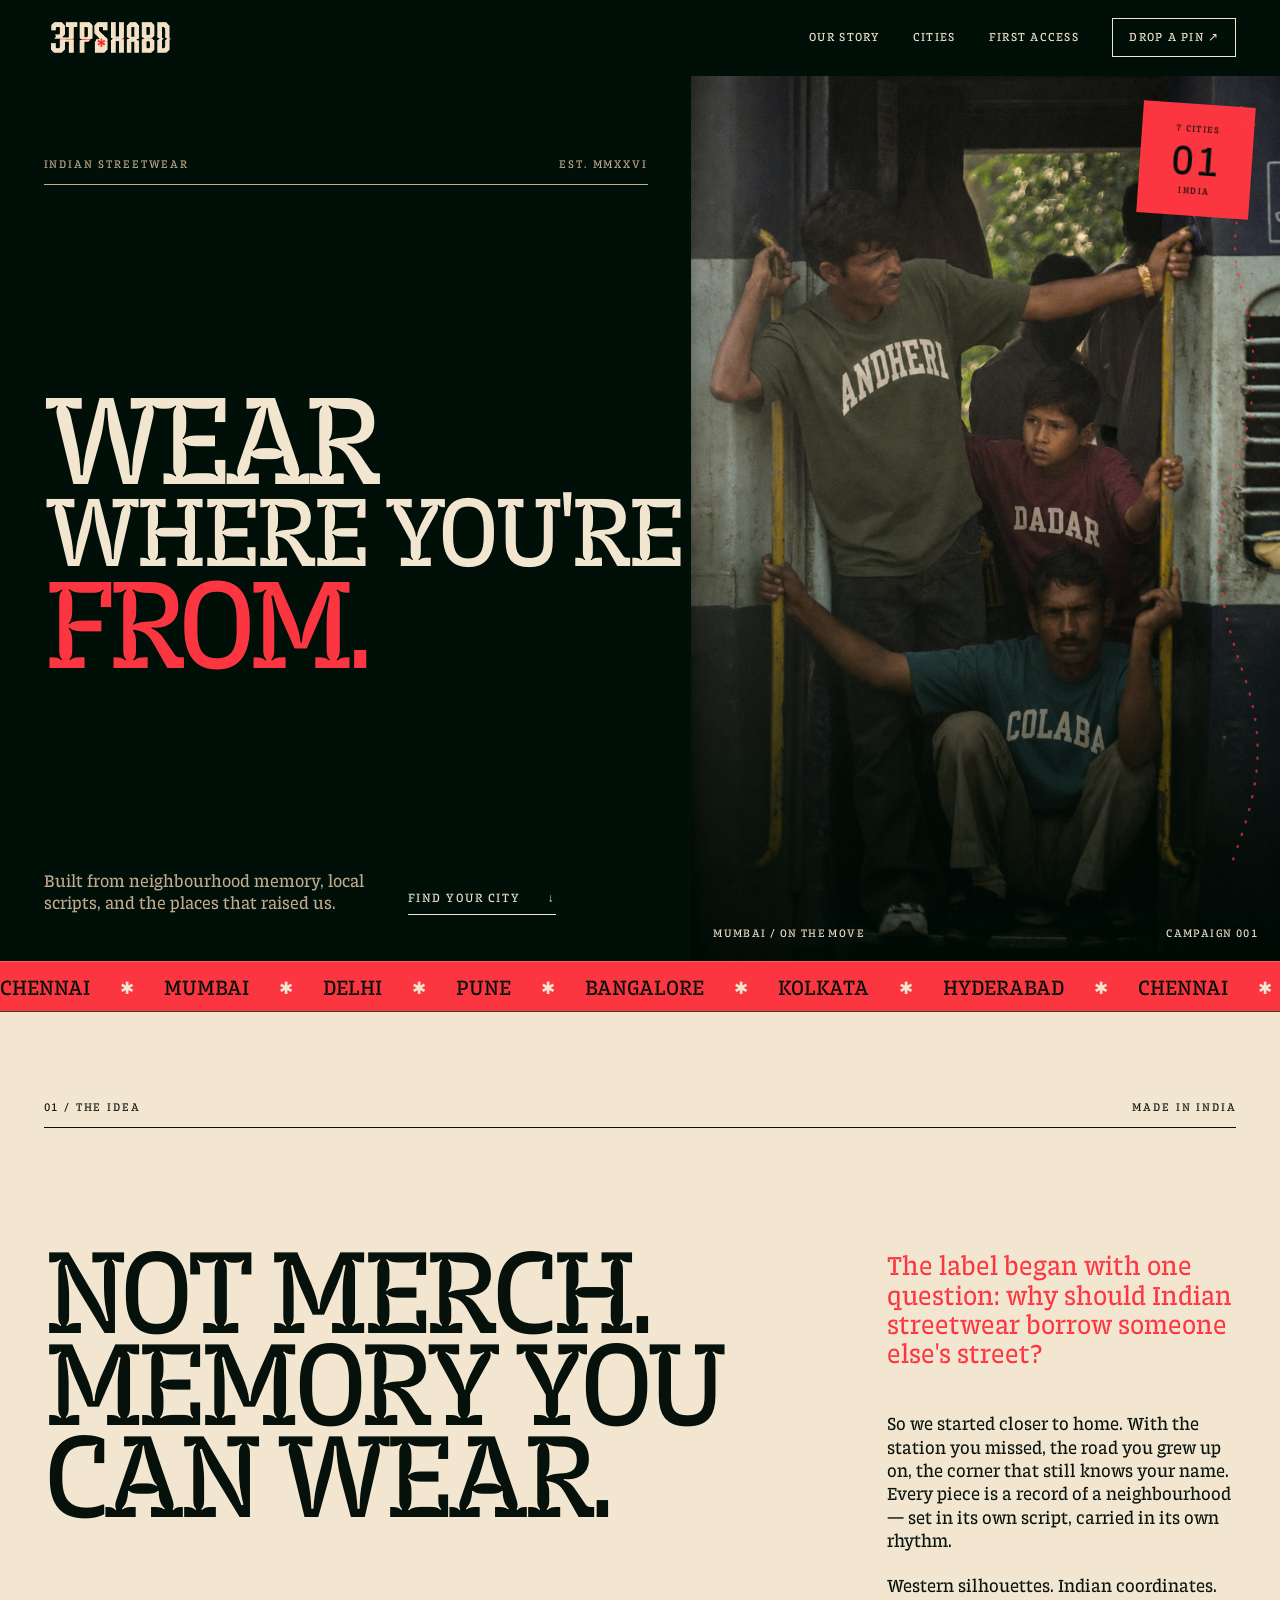
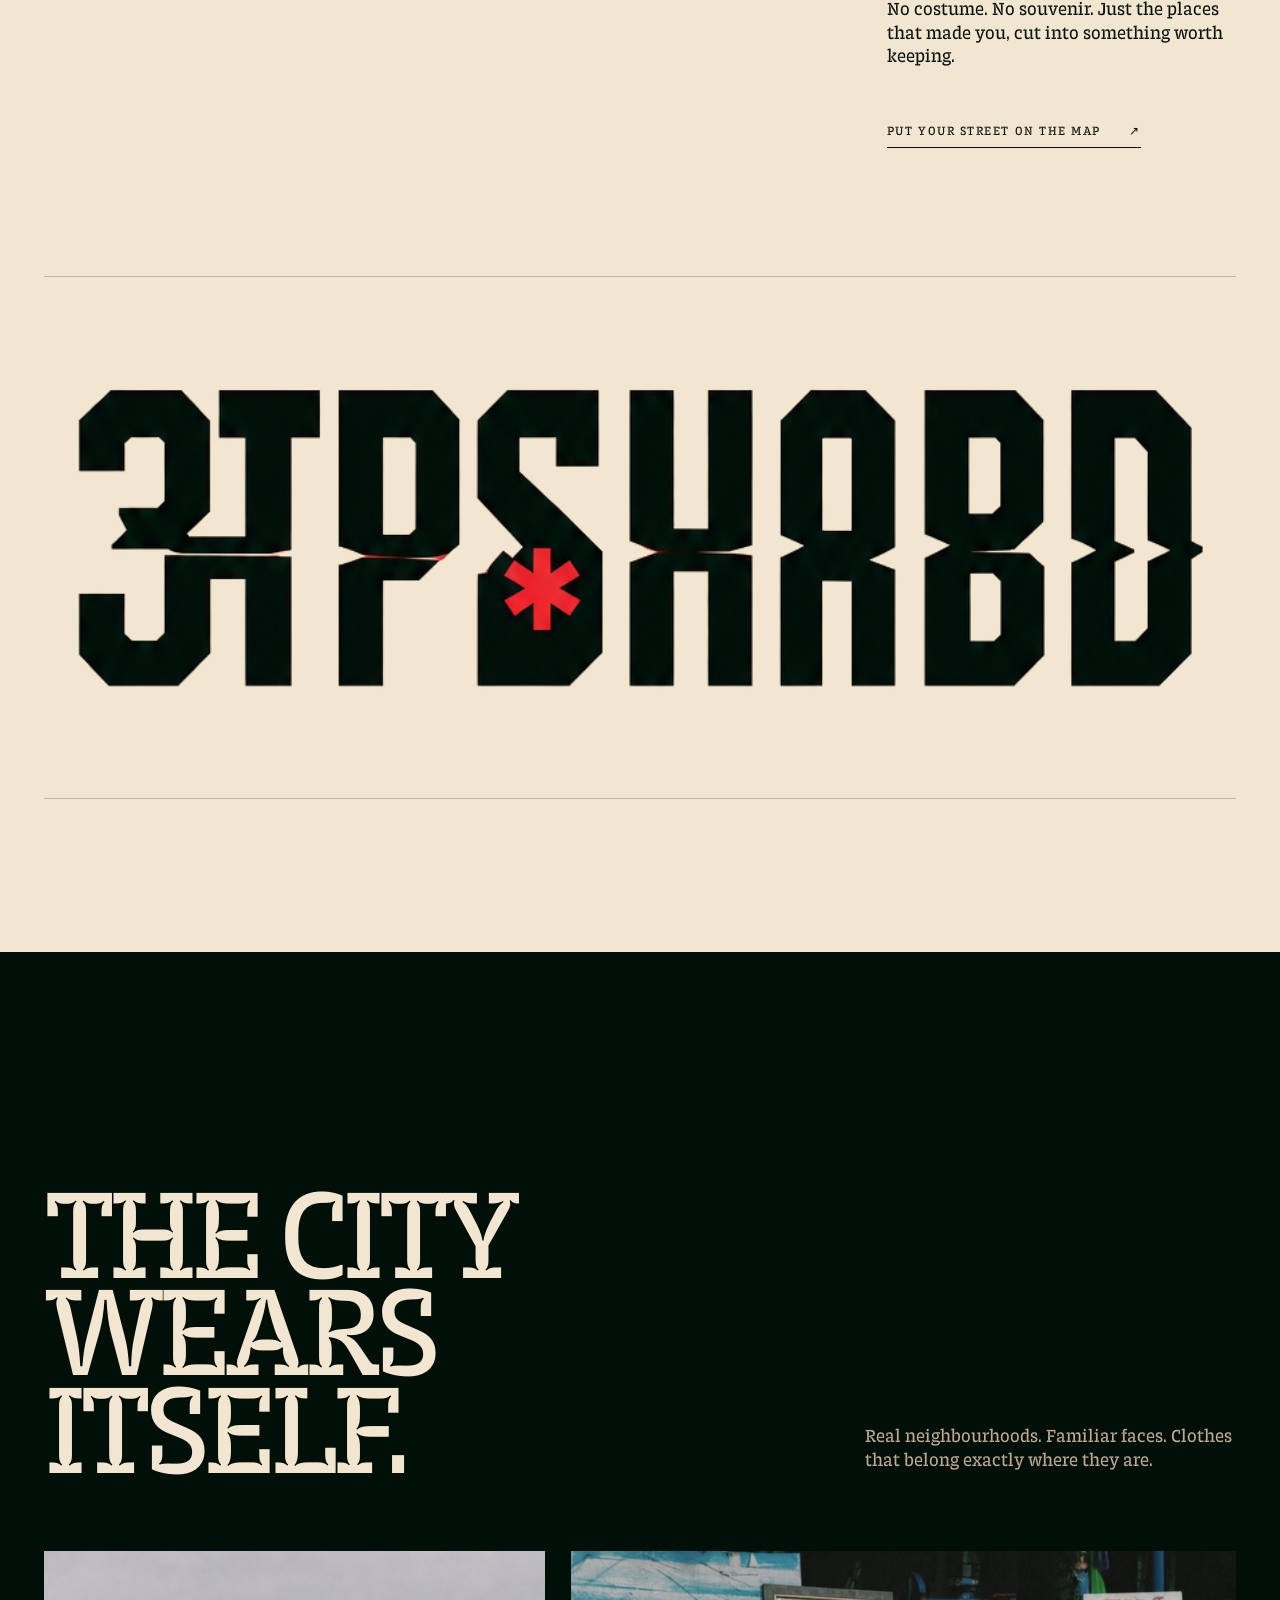
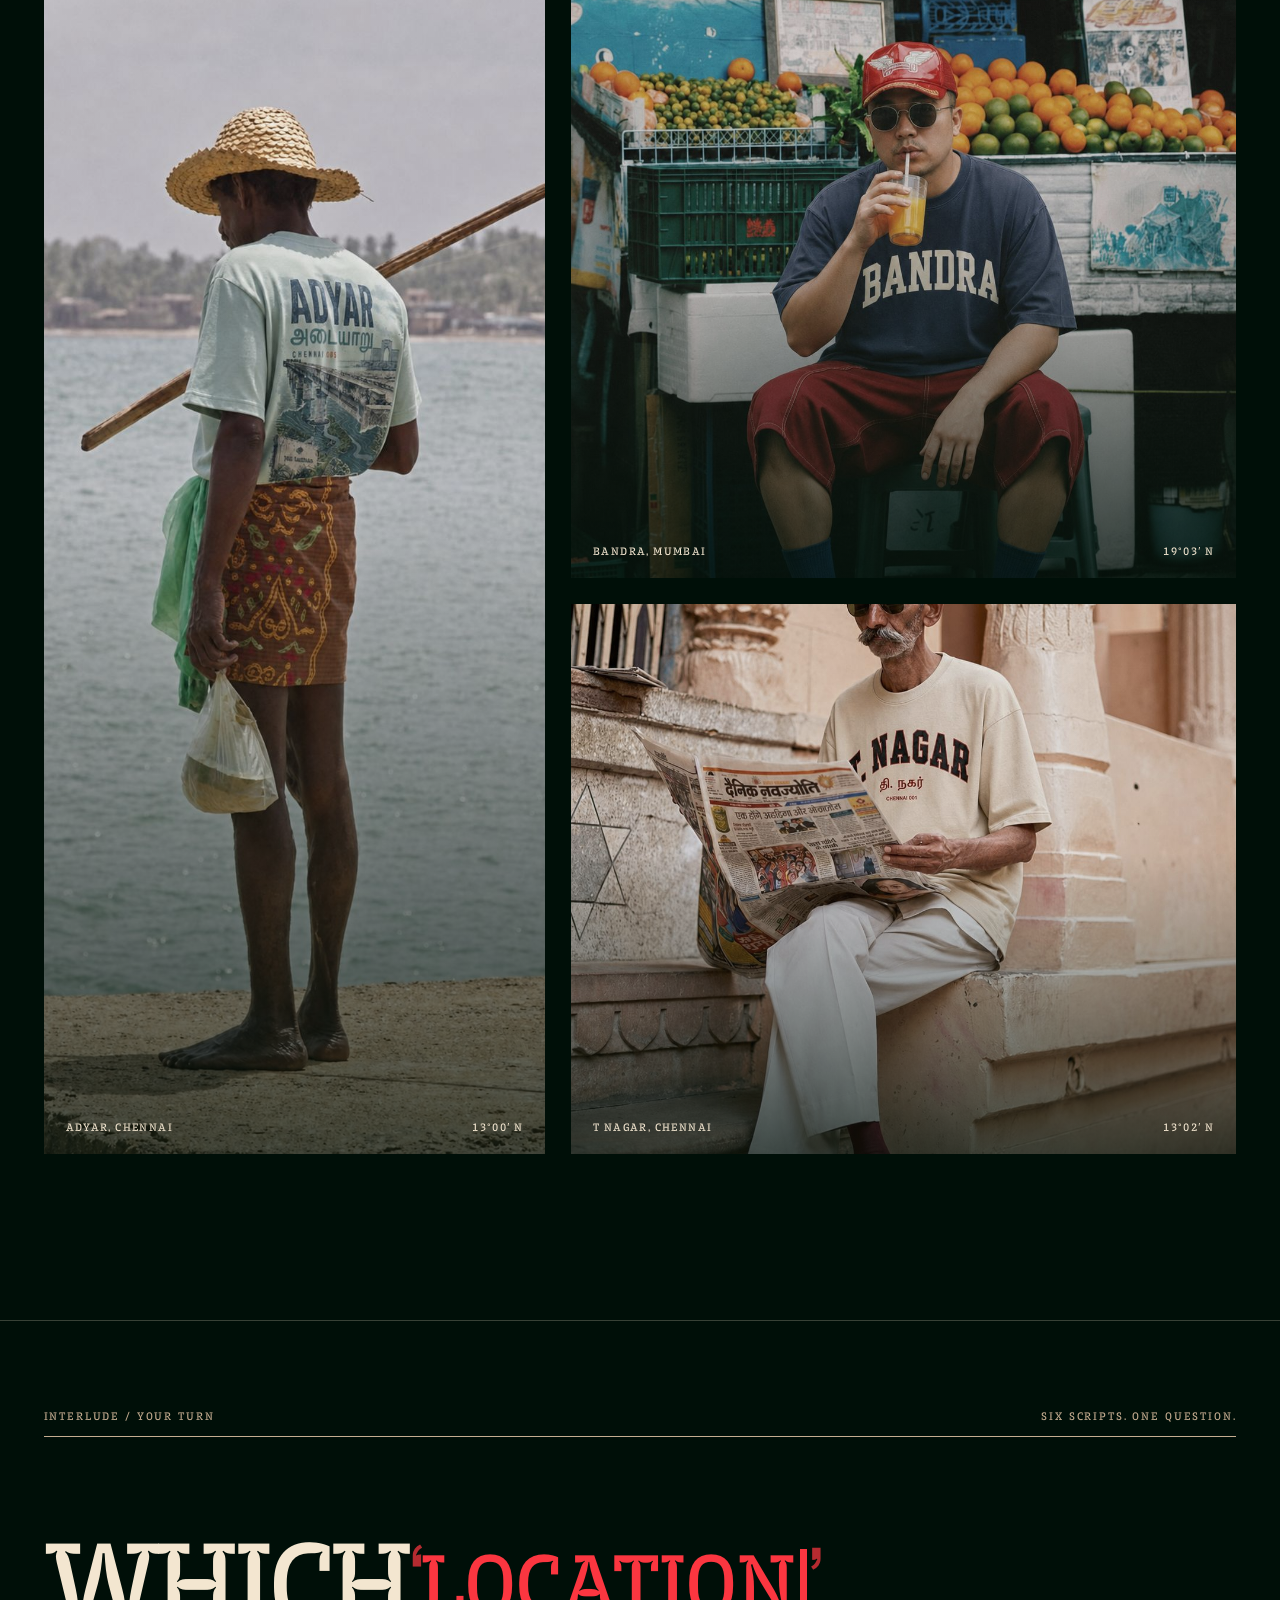
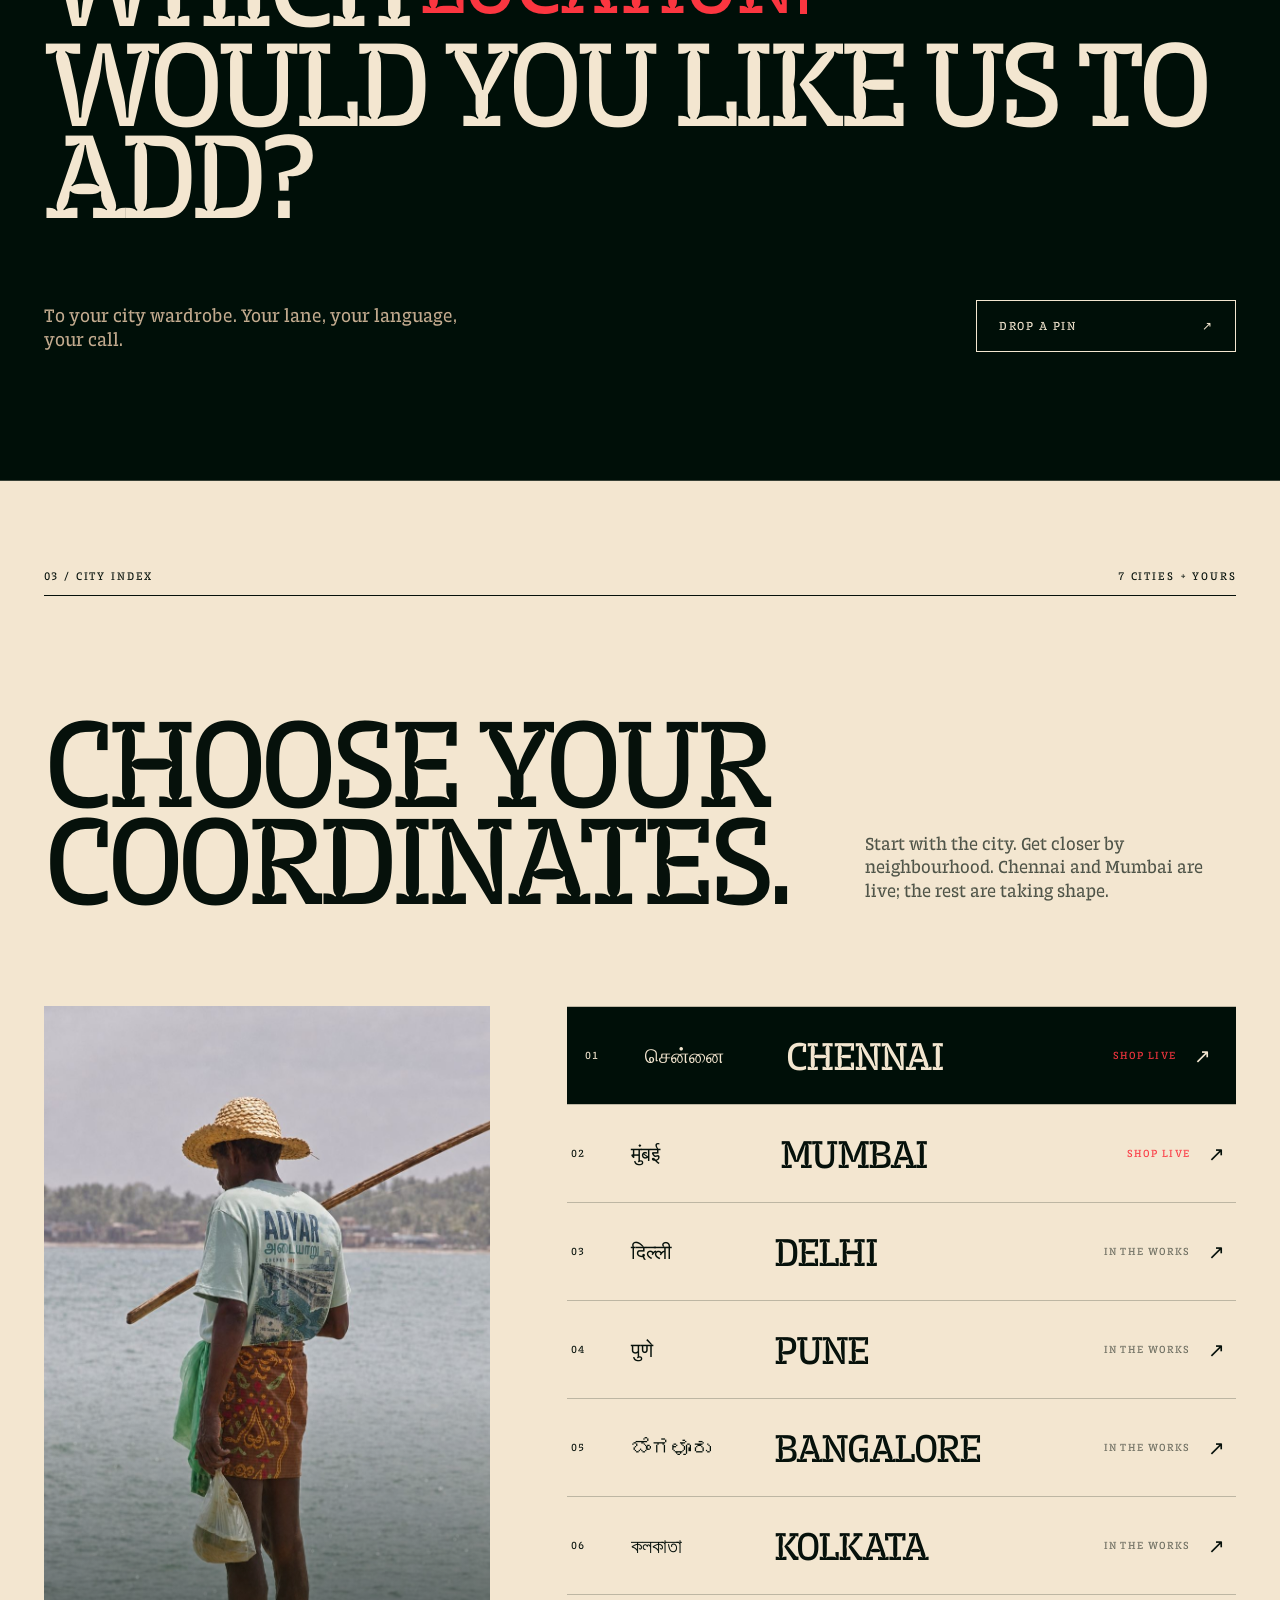
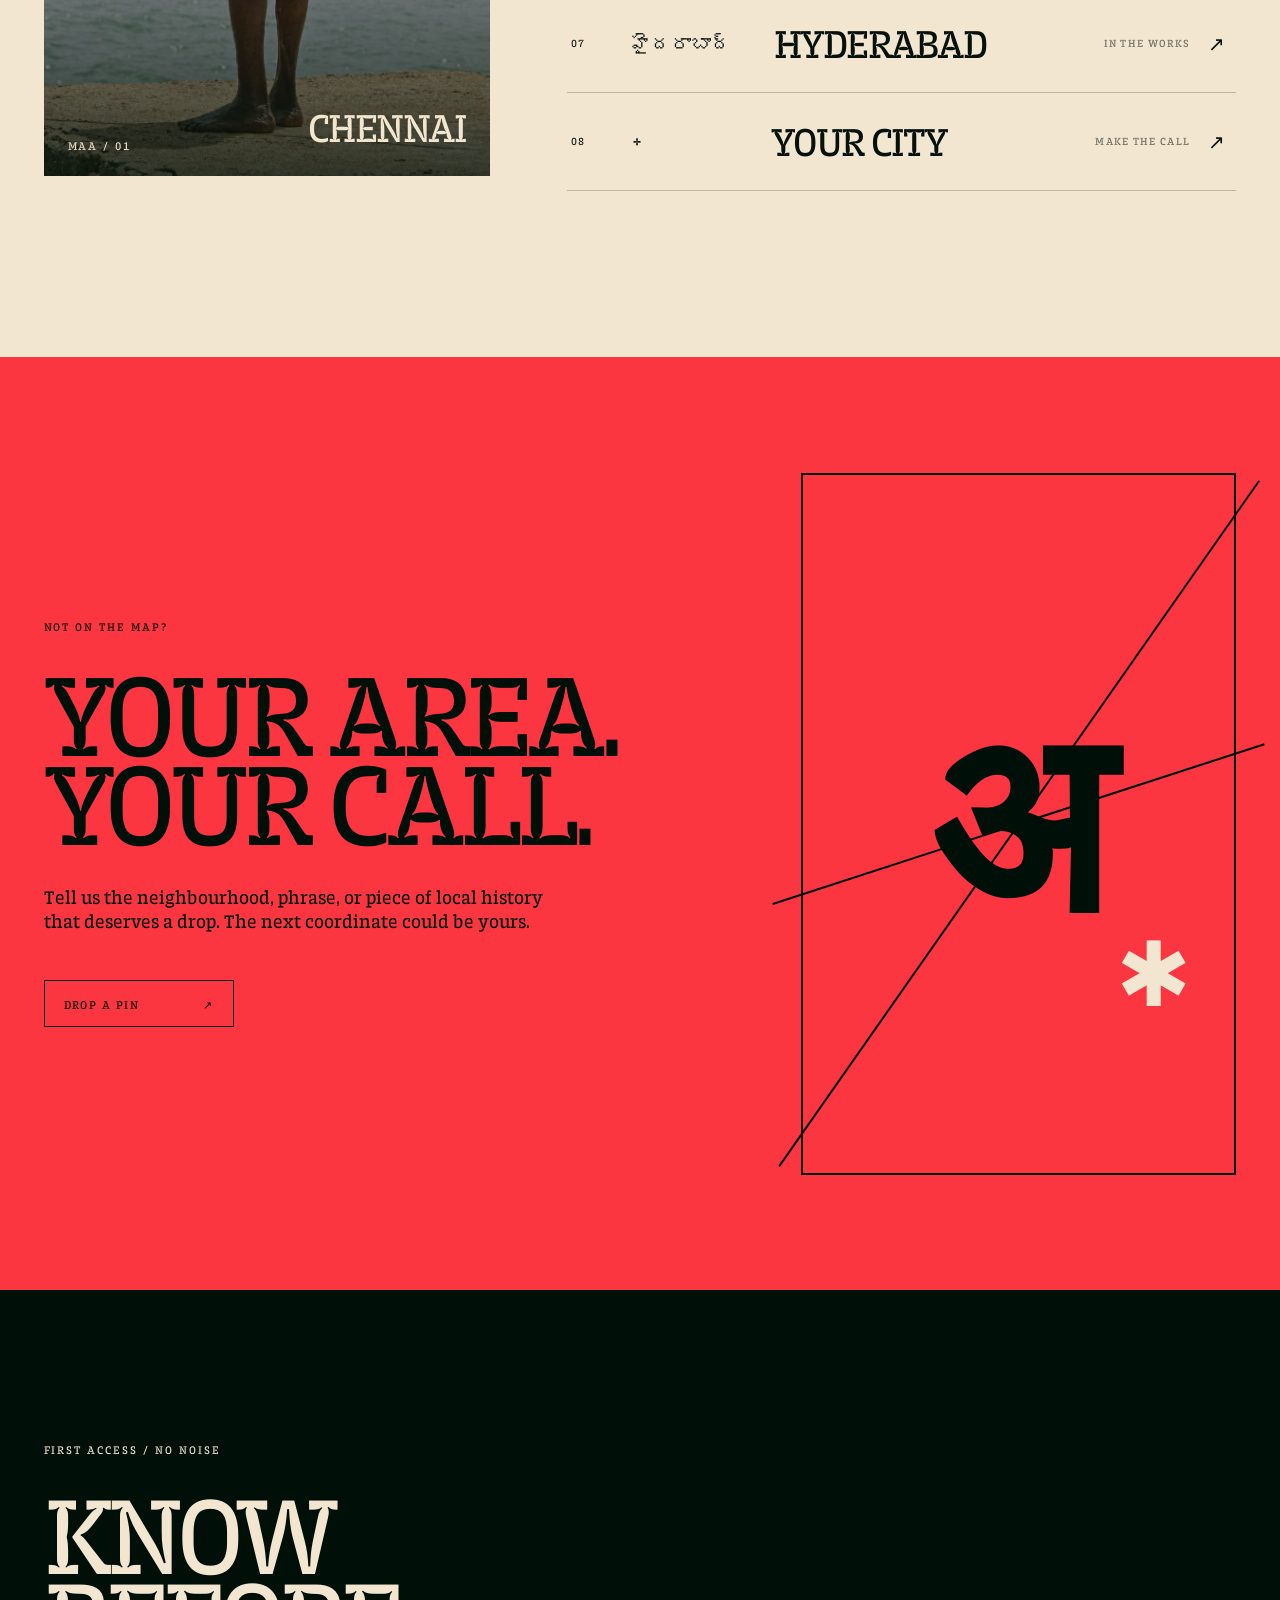
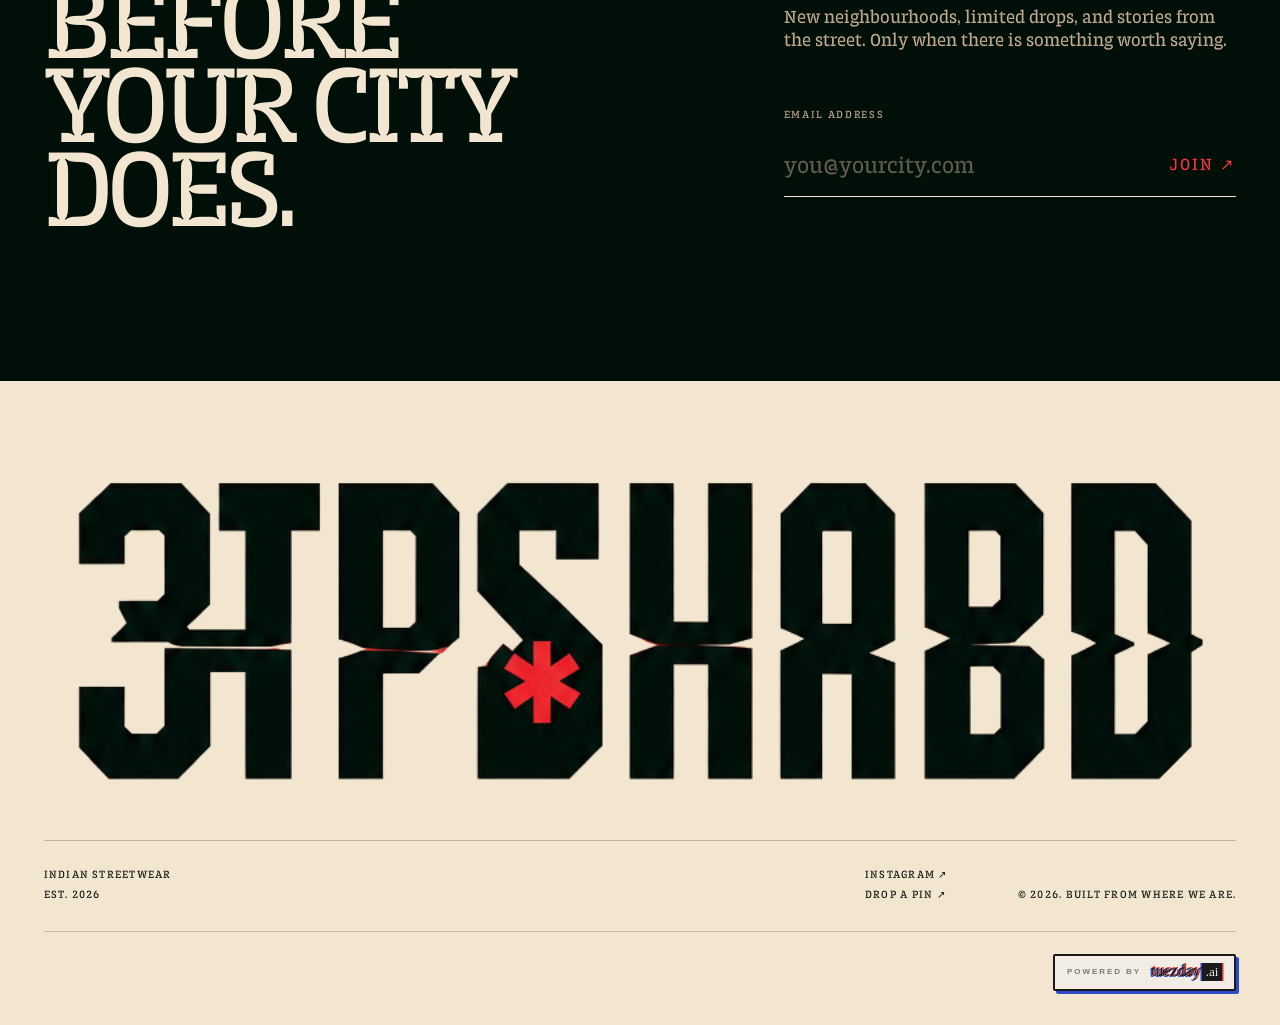
==== commit 4f2601c2: "Launch APSHABD website" ====
--- a/index.html
+++ b/index.html
@@ -3,314 +3,263 @@
 <head>
   <meta charset="UTF-8" />
   <meta name="viewport" content="width=device-width, initial-scale=1.0" />
-  <title>PIN DROP SILENCE — Seven Cities. One Silence.</title>
-  <meta name="description" content="A streetwear house for every Indian street that speaks without shouting. Seven cities. One silence." />
-  <!-- Security -->
+  <title>Streetwear from where you are</title>
+  <meta name="description" content="Indian streetwear built from neighbourhood memory, local scripts, and the streets that made us." />
+  <meta name="theme-color" content="#000f08" />
   <meta http-equiv="X-Content-Type-Options" content="nosniff" />
   <meta http-equiv="X-Frame-Options" content="DENY" />
   <meta http-equiv="Referrer-Policy" content="strict-origin-when-cross-origin" />
   <meta http-equiv="Permissions-Policy" content="camera=(), microphone=(), geolocation=()" />
-  <meta http-equiv="Content-Security-Policy" content="default-src 'self'; style-src 'self' 'unsafe-inline' https://fonts.googleapis.com; font-src https://fonts.gstatic.com; img-src 'self' data:; media-src 'self' blob:; script-src 'self'; connect-src 'none'; frame-src 'none'; object-src 'none';" />
+  <meta http-equiv="Content-Security-Policy" content="default-src 'self'; style-src 'self' 'unsafe-inline' https://fonts.googleapis.com; font-src 'self' https://fonts.gstatic.com; img-src 'self' data:; script-src 'self'; connect-src 'none'; frame-src 'none'; object-src 'none';" />
   <link rel="preconnect" href="https://fonts.googleapis.com" />
-  <link href="https://fonts.googleapis.com/css2?family=Anton&family=DM+Serif+Display&family=Space+Grotesk:wght@300;400;500;700&family=Noto+Sans+Tamil:wght@700&family=Noto+Sans+Devanagari:wght@700&family=Noto+Sans+Kannada:wght@700&family=Noto+Sans+Bengali:wght@700&family=Noto+Sans+Telugu:wght@700&display=swap" rel="stylesheet" />
-  <link rel="stylesheet" href=".//intro.css?v=4" />
-  <link rel="stylesheet" href=".//styles.css?v=7" />
-  <link rel="stylesheet" href=".//typewriter.css?v=2" />
-  <link rel="stylesheet" href=".//effects-3d.css" />
-  <link rel="stylesheet" href=".//cinematic.css?v=6" />
-  <link rel="stylesheet" href=".//tuezday.css?v=3" />
-  <link rel="stylesheet" href=".//holo.css?v=2" />
-  <link rel="stylesheet" href=".//orbit.css?v=4" />
+  <link href="https://fonts.googleapis.com/css2?family=Noto+Sans+Bengali:wght@500;700&family=Noto+Sans+Devanagari:wght@500;700&family=Noto+Sans+Kannada:wght@500;700&family=Noto+Sans+Tamil:wght@500;700&family=Noto+Sans+Telugu:wght@500;700&display=swap" rel="stylesheet" />
+  <link rel="preload" href="assets/fonts/trench-slab/TrenchSlab-Regular.woff2" as="font" type="font/woff2" crossorigin />
+  <link rel="preload" href="assets/campaign/web/06-mumbai-andheri-dadar-colaba-train.jpg" as="image" />
+  <link rel="stylesheet" href="styles.css?v=14" />
+  <link rel="stylesheet" href="tuezday.css?v=2" />
 </head>
 <body>
-
-  <div class="grain" aria-hidden="true"></div>
-
-  <!-- ── NAV ── -->
-  <nav class="nav">
-    <span class="nav-sticker">
-      <img src=".//Logo/ChatGPT Image Jul 21, 2026, 11_10_57 PM.png" alt="PDS logo" class="nav-logo" />
-    </span>
-    <div class="nav-name">PIN DROP SILENCE<span>.</span></div>
-    <div class="nav-links">
-      <a href="#story"   class="nav-link">Story</a>
-      <a href="#cities"  class="nav-link">Cities</a>
-      <a href="#waitlist" class="nav-link">Waitlist</a>
-      <a href="drop-a-pin.html" class="nav-link">Drop a Pin</a>
+  <a class="skip-link" href="#main">Skip to content</a>
+
+  <header class="site-header" id="top">
+    <a class="brand" href="#top" aria-label="अPSHABD home">
+      <img class="brand-logo brand-logo-cream" src="assets/brand/apshabd-wordmark-cream.png" alt="" />
+      <img class="brand-logo brand-logo-night" src="assets/brand/apshabd-wordmark-night.png" alt="" />
+    </a>
+
+    <button class="menu-toggle" type="button" aria-expanded="false" aria-controls="site-nav">
+      <span>Menu</span><span class="menu-icon" aria-hidden="true"></span>
+    </button>
+
+    <nav class="site-nav" id="site-nav" aria-label="Main navigation">
+      <a href="#story">Our story</a>
+      <a href="#cities">Cities</a>
+      <a href="#waitlist">First access</a>
+      <a class="nav-cta" href="drop-a-pin.html">Drop a pin <span aria-hidden="true">↗</span></a>
+    </nav>
+  </header>
+
+  <div class="scroll-route" aria-hidden="true">
+    <svg class="scroll-route-map" viewBox="0 0 72 1000" preserveAspectRatio="none" focusable="false">
+      <path class="scroll-route-path" d="M 38 20 C 68 96 12 164 38 250 S 62 400 28 490 S 10 654 43 744 S 60 894 27 980" />
+    </svg>
+    <span class="scroll-route-pointer"></span>
+  </div>
+
+  <main id="main">
+    <section class="hero" aria-labelledby="hero-title">
+      <div class="hero-copy">
+        <div class="hero-kicker reveal">
+          <span>Indian streetwear</span>
+          <span>Est. MMXXVI</span>
+        </div>
+
+        <h1 id="hero-title" class="hero-title reveal">
+          <span>Wear</span>
+          <span>where you're</span>
+          <span class="hero-title-accent">from.</span>
+        </h1>
+
+        <div class="hero-footer reveal">
+          <p>Built from neighbourhood memory, local scripts, and the places that raised us.</p>
+          <a class="text-link" href="#cities">Find your city <span aria-hidden="true">↓</span></a>
+        </div>
+      </div>
+
+      <figure class="hero-image reveal">
+        <img src="assets/campaign/web/06-mumbai-andheri-dadar-colaba-train.jpg" alt="People wearing neighbourhood T-shirts at the doorway of a Mumbai local train" />
+        <figcaption>
+          <span>Mumbai / On the move</span>
+          <span>Campaign 001</span>
+        </figcaption>
+        <div class="image-stamp" aria-hidden="true">
+          <span>7 cities</span>
+          <strong>01</strong>
+          <span>India</span>
+        </div>
+      </figure>
+
+      <div class="hero-ticker" aria-label="Seven cities across India">
+        <div class="ticker-track">
+          <span>CHENNAI</span><i>✱</i><span>MUMBAI</span><i>✱</i><span>DELHI</span><i>✱</i><span>PUNE</span><i>✱</i><span>BANGALORE</span><i>✱</i><span>KOLKATA</span><i>✱</i><span>HYDERABAD</span><i>✱</i>
+          <span aria-hidden="true">CHENNAI</span><i aria-hidden="true">✱</i><span aria-hidden="true">MUMBAI</span><i aria-hidden="true">✱</i><span aria-hidden="true">DELHI</span><i aria-hidden="true">✱</i><span aria-hidden="true">PUNE</span><i aria-hidden="true">✱</i><span aria-hidden="true">BANGALORE</span><i aria-hidden="true">✱</i><span aria-hidden="true">KOLKATA</span><i aria-hidden="true">✱</i><span aria-hidden="true">HYDERABAD</span><i aria-hidden="true">✱</i>
+        </div>
+      </div>
+    </section>
+
+    <section class="manifesto" id="story" aria-labelledby="manifesto-title">
+      <div class="section-index reveal">
+        <span>01 / The idea</span>
+        <span>Made in India</span>
+      </div>
+
+      <div class="manifesto-grid">
+        <h2 id="manifesto-title" class="manifesto-title reveal">Not merch.<br />Memory you<br />can wear.</h2>
+        <div class="manifesto-copy reveal">
+          <p class="lead">The label began with one question: why should Indian streetwear borrow someone else's street?</p>
+          <p>So we started closer to home. With the station you missed, the road you grew up on, the corner that still knows your name. Every piece is a record of a neighbourhood — set in its own script, carried in its own rhythm.</p>
+          <p>Western silhouettes. Indian coordinates. No costume. No souvenir. Just the places that made you, cut into something worth keeping.</p>
+          <a class="text-link dark" href="drop-a-pin.html">Put your street on the map <span aria-hidden="true">↗</span></a>
+        </div>
+      </div>
+
+      <div class="identity-wordmark reveal">
+        <img src="assets/brand/apshabd-wordmark-night.png" alt="Approved अPSHABD wordmark" />
+      </div>
+    </section>
+
+    <section class="campaign" aria-labelledby="campaign-title">
+      <div class="section-index light reveal">
+        <span>02 / In the wild</span>
+        <span>Campaign 001</span>
+      </div>
+      <div class="campaign-heading reveal">
+        <h2 id="campaign-title">The city<br />wears itself.</h2>
+        <p>Real neighbourhoods. Familiar faces. Clothes that belong exactly where they are.</p>
+      </div>
+
+      <div class="campaign-grid">
+        <figure class="campaign-card campaign-card-tall reveal">
+          <img src="assets/campaign/web/01-chennai-adyar-fisherman.jpg" alt="A fisherman in Adyar wearing an Adyar neighbourhood T-shirt" loading="lazy" />
+          <figcaption><span>Adyar, Chennai</span><span>13°00′ N</span></figcaption>
+        </figure>
+        <figure class="campaign-card reveal">
+          <img src="assets/campaign/web/mumbai-bandra-fruit-stall.jpg" alt="A person in a Bandra T-shirt seated at a fruit stall" loading="lazy" />
+          <figcaption><span>Bandra, Mumbai</span><span>19°03′ N</span></figcaption>
+        </figure>
+        <figure class="campaign-card campaign-card-wide reveal">
+          <img src="assets/campaign/web/chennai-t-nagar-newspaper.jpg" alt="A person reading a newspaper in a T Nagar neighbourhood T-shirt" loading="lazy" />
+          <figcaption><span>T Nagar, Chennai</span><span>13°02′ N</span></figcaption>
+        </figure>
+      </div>
+    </section>
+
+    <section class="typewriter-section route-question" data-words="location|இடம்|जगह|ಸ್ಥಳ|স্থান|స్థలం" aria-labelledby="route-question-title">
+      <div class="section-index light reveal">
+        <span>Interlude / Your turn</span>
+        <span>Six scripts. One question.</span>
+      </div>
+
+      <div class="route-question-inner reveal">
+        <h2 class="typewriter-text" id="route-question-title" aria-label="Which location would you like us to add?">
+          <span aria-hidden="true">
+            <span class="tw-line tw-language-line">Which <span class="tw-quote">‘</span><span class="tw-word-wrap"><span class="tw-word" lang="en">location</span><span class="tw-cursor"></span></span><span class="tw-quote">’</span></span>
+            <span class="tw-line">would you like us to add?</span>
+          </span>
+        </h2>
+
+        <div class="typewriter-action">
+          <p>To your city wardrobe. Your lane, your language, your call.</p>
+          <a class="typewriter-link" href="drop-a-pin.html">Drop a pin <span aria-hidden="true">↗</span></a>
+        </div>
+      </div>
+    </section>
+
+    <section class="city-index" id="cities" aria-labelledby="cities-title">
+      <div class="section-index reveal">
+        <span>03 / City index</span>
+        <span>7 cities + yours</span>
+      </div>
+
+      <div class="cities-heading reveal">
+        <h2 id="cities-title">Choose your<br />coordinates.</h2>
+        <p>Start with the city. Get closer by neighbourhood. Chennai and Mumbai are live; the rest are taking shape.</p>
+      </div>
+
+      <div class="cities-layout">
+        <div class="city-preview reveal" aria-hidden="true">
+          <img id="cityPreviewImage" src="assets/campaign/web/01-chennai-adyar-fisherman.jpg" alt="" />
+          <div class="city-preview-overlay">
+            <span id="cityPreviewCode">MAA / 01</span>
+            <strong id="cityPreviewName">CHENNAI</strong>
+          </div>
+        </div>
+
+        <div class="city-list reveal">
+          <a class="city-row is-active" href="chennai.html?v=3" data-code="MAA / 01" data-city="CHENNAI" data-image="assets/campaign/web/01-chennai-adyar-fisherman.jpg">
+            <span class="city-number">01</span><span class="city-native tamil" lang="ta">சென்னை</span><strong>Chennai</strong><span class="city-status live">Shop live</span><span class="city-arrow" aria-hidden="true">↗</span>
+          </a>
+          <a class="city-row" href="mumbai.html?v=3" data-code="BOM / 02" data-city="MUMBAI" data-image="assets/campaign/web/mumbai-bandra-fruit-stall.jpg">
+            <span class="city-number">02</span><span class="city-native devanagari" lang="mr">मुंबई</span><strong>Mumbai</strong><span class="city-status live">Shop live</span><span class="city-arrow" aria-hidden="true">↗</span>
+          </a>
+          <a class="city-row" href="delhi.html?v=3" data-code="DEL / 03" data-city="DELHI" data-image="assets/delhi/hauz-khas/references/03-graffiti-lane.png">
+            <span class="city-number">03</span><span class="city-native devanagari" lang="hi">दिल्ली</span><strong>Delhi</strong><span class="city-status">In the works</span><span class="city-arrow" aria-hidden="true">↗</span>
+          </a>
+          <a class="city-row" href="pune.html?v=3" data-code="PNQ / 04" data-city="PUNE" data-image="assets/campaign/web/mumbai-dadar-skateboard.jpg">
+            <span class="city-number">04</span><span class="city-native devanagari" lang="mr">पुणे</span><strong>Pune</strong><span class="city-status">In the works</span><span class="city-arrow" aria-hidden="true">↗</span>
+          </a>
+          <a class="city-row" href="bangalore.html?v=3" data-code="BLR / 05" data-city="BANGALORE" data-image="assets/campaign/web/04-chennai-anna-nagar-drummer.jpg">
+            <span class="city-number">05</span><span class="city-native kannada" lang="kn">ಬೆಂಗಳೂರು</span><strong>Bangalore</strong><span class="city-status">In the works</span><span class="city-arrow" aria-hidden="true">↗</span>
+          </a>
+          <a class="city-row" href="kolkata.html?v=3" data-code="CCU / 06" data-city="KOLKATA" data-image="assets/campaign/web/09-chennai-mylapore-train.jpg">
+            <span class="city-number">06</span><span class="city-native bengali" lang="bn">কলকাতা</span><strong>Kolkata</strong><span class="city-status">In the works</span><span class="city-arrow" aria-hidden="true">↗</span>
+          </a>
+          <a class="city-row" href="hyderabad.html?v=3" data-code="HYD / 07" data-city="HYDERABAD" data-image="assets/campaign/web/05-chennai-marina-water-carrier.jpg">
+            <span class="city-number">07</span><span class="city-native telugu" lang="te">హైదరాబాద్</span><strong>Hyderabad</strong><span class="city-status">In the works</span><span class="city-arrow" aria-hidden="true">↗</span>
+          </a>
+          <a class="city-row city-row-yours" href="drop-a-pin.html" data-code="YOU / 08" data-city="YOUR CITY" data-image="assets/campaign/web/02-mumbai-thane-fisherman.jpg">
+            <span class="city-number">08</span><span class="city-native">+</span><strong>Your city</strong><span class="city-status">Make the call</span><span class="city-arrow" aria-hidden="true">↗</span>
+          </a>
+        </div>
+      </div>
+    </section>
+
+    <section class="pin-cta" aria-labelledby="pin-title">
+      <div class="pin-copy reveal">
+        <span class="eyebrow">Not on the map?</span>
+        <h2 id="pin-title">Your area.<br />Your call.</h2>
+        <p>Tell us the neighbourhood, phrase, or piece of local history that deserves a drop. The next coordinate could be yours.</p>
+        <a class="button button-light" href="drop-a-pin.html">Drop a pin <span aria-hidden="true">↗</span></a>
+      </div>
+      <div class="pin-mark reveal" aria-hidden="true">
+        <span>अ</span>
+        <i>✱</i>
+      </div>
+    </section>
+
+    <section class="waitlist" id="waitlist" aria-labelledby="waitlist-title">
+      <div class="waitlist-intro reveal">
+        <span class="eyebrow">First access / no noise</span>
+        <h2 id="waitlist-title">Know before<br />your city does.</h2>
+      </div>
+      <div class="waitlist-form-wrap reveal">
+        <p>New neighbourhoods, limited drops, and stories from the street. Only when there is something worth saying.</p>
+        <form class="wait-form" id="waitForm" novalidate>
+          <label for="emailInput">Email address</label>
+          <div class="field-row">
+            <input type="email" id="emailInput" name="email" placeholder="you@yourcity.com" autocomplete="email" required />
+            <button type="submit" id="notifyBtn" aria-label="Join the first access list">Join <span aria-hidden="true">↗</span></button>
+          </div>
+          <p class="wait-note" id="waitNote" aria-live="polite"></p>
+        </form>
+      </div>
+    </section>
+  </main>
+
+  <footer class="site-footer">
+    <div class="footer-logo" aria-label="अPSHABD">
+      <img src="assets/brand/apshabd-wordmark-night.png" alt="" />
     </div>
-  </nav>
-
-  <!-- ── HERO ── -->
-  <header class="hero" id="top">
-    <!-- Cinematic background video -->
-    <div class="hero-video-wrap" aria-hidden="true">
-      <video
-        class="hero-video"
-        src=".//Logo/Create_a_second_cinematic_f.mp4"
-        autoplay muted loop playsinline
-        preload="metadata"
-      ></video>
-      <div class="hero-video-overlay"></div>
+    <div class="footer-meta">
+      <div>
+        <span>Indian streetwear</span>
+        <span>Est. 2026</span>
+      </div>
+      <div>
+        <a href="https://www.instagram.com/pd.silence/" target="_blank" rel="noopener">Instagram ↗</a>
+        <a href="drop-a-pin.html">Drop a pin ↗</a>
+      </div>
+      <p>© 2026. Built from where we are.</p>
     </div>
-
-    <div class="hero-inner depth-layer" data-depth="0.3">
-      <div class="hero-eyebrow">
-        <span>EST. 2026</span>
-        <span>INDIA</span>
-        <span>STREETWEAR</span>
-      </div>
-
-      <span class="hero-logo reveal">
-        <span class="hero-logo-tile">
-          <img src=".//Logo/ChatGPT Image Jul 21, 2026, 11_10_57 PM.png" alt="Pin Drop Silence logo" />
-        </span>
-      </span>
-
-      <h1 class="hero-title">
-        <span class="line reveal depth-layer" data-depth="0.8">QUIET</span>
-        <span class="line accent reveal depth-layer" data-depth="1.2">ACTION.</span>
-        <span class="line reveal depth-layer" data-depth="0.6">LOUD</span>
-        <span class="line outline reveal depth-layer" data-depth="1.0">IMPACT.</span>
-      </h1>
-
-      <p class="hero-sub reveal">
-        A streetwear house for every Indian street<br />
-        that speaks without shouting.
-      </p>
-
-      <a href="#cities" class="btn reveal" id="heroCta">CHOOSE YOUR CITY ↓</a>
-    </div>
-
-    <div class="scroll-hint" aria-hidden="true">SCROLL</div>
-  </header>
-
-  <!-- ── MARQUEE ── -->
-  <div class="marquee" aria-hidden="true">
-    <div class="marquee-track">
-      <span>அமைதி &nbsp;·&nbsp; शांतता &nbsp;·&nbsp; ख़ामोशी &nbsp;·&nbsp; ಮೌನ &nbsp;·&nbsp; নীরবতা &nbsp;·&nbsp; నిశ్శబ్దం &nbsp;·&nbsp; SILENCE &nbsp;·&nbsp; </span>
-      <span>அமைதி &nbsp;·&nbsp; शांतता &nbsp;·&nbsp; ख़ामोशी &nbsp;·&nbsp; ಮೌನ &nbsp;·&nbsp; নীরবতা &nbsp;·&nbsp; నిశ్శబ్దం &nbsp;·&nbsp; SILENCE &nbsp;·&nbsp; </span>
-    </div>
-  </div>
-
-  <!-- ── STORY ── -->
-  <section class="section" id="story">
-    <div class="story-block">
-      <div class="reveal">
-        <span class="story-label">THE ORIGIN</span>
-        <h2>BORN AT<br />MIDNIGHT.<br />MADE FOR<br />INDIA.</h2>
-      </div>
-      <div class="story-text reveal">
-        <p>PD Silence started as a late-night idea that refused to sleep. One 10 year old memory, one idea on the quietest man/woman in the room, and a belief that the loudest statement is the one you wear, not the one you shout.</p>
-        <p>Every piece carries a neighborhood on it. Not Brooklyn. Not NY. <strong>Your</strong> area — in your script, on your back.</p>
-        <p>We got to using this piece of clothing as a canvas to portray a statement, not an art. By stitching modern western streetwear to Indian streets varsity cuts with the desi look, heavyweight tees with the concert vibes, drops named after the roads you grew up on. From your first slur, to your last bitch ass ex. From the first long walk you took, to the place you go to earn a living, we tryna cover it all. So drop in any new locations you got in mind, we shall drop in to resonate for you.</p>
-      </div>
-    </div>
-  </section>
-
-  <!-- ── CITIES · THE ORBIT ── -->
-  <section class="orbit-section" id="cities">
-    <div class="orbit-track" id="orbitTrack">
-      <div class="orbit-sticky">
-
-        <div class="orbit-head">
-          <span class="cities-label">THE FITTING ROOM</span>
-          <span class="orbit-hint">SCROLL — TRY EVERY CITY ON</span>
-          <span class="cities-count">7 CITIES + YOURS</span>
-        </div>
-
-        <div class="orbit-scene" id="orbitScene">
-          <div class="orbit-holo" id="orbitHolo" aria-hidden="true">
-            <div class="orbit-cone"></div>
-            <div class="orbit-base"></div>
-          </div>
-
-          <div class="orbit-ring" id="orbitRing">
-            <a href="chennai.html" class="orbit-card" style="--i:0;--c:#f5b301"
-               data-num="01" data-city="CHENNAI" data-tag="MARINA NIGHTS"
-               data-word="அமைதி" data-font="tamil"
-               data-item="HEAVYWEIGHT TEE · DROP 001 LIVE" data-cta="SHOP CHENNAI">
-              <span class="oc-in">
-                <span class="oc-script tamil" aria-hidden="true">அமைதி</span>
-                <span class="oc-top"><b class="oc-num">01</b><span class="oc-tag">MARINA NIGHTS</span></span>
-                <span class="oc-mid">
-                  <span class="oc-name">CHENNAI</span>
-                  <span class="oc-status">DROP 001 · 5 PIECES · LIVE</span>
-                </span>
-                <span class="oc-foot"><span class="oc-lang">TAMIL · AUTO YELLOW</span><span class="oc-enter">SHOP →</span></span>
-              </span>
-            </a>
-            <a href="mumbai.html" class="orbit-card" style="--i:1;--c:#4d9fff"
-               data-num="02" data-city="MUMBAI" data-tag="MAXIMUM CITY"
-               data-word="शांतता" data-font="dev"
-               data-item="HEAVYWEIGHT TEE · DROP 001 LIVE" data-cta="SHOP MUMBAI">
-              <span class="oc-in">
-                <span class="oc-script dev" aria-hidden="true">शांतता</span>
-                <span class="oc-top"><b class="oc-num">02</b><span class="oc-tag">MAXIMUM CITY</span></span>
-                <span class="oc-mid">
-                  <span class="oc-name">MUMBAI</span>
-                  <span class="oc-status">DROP 001 · 5 PIECES · LIVE</span>
-                </span>
-                <span class="oc-foot"><span class="oc-lang">MARATHI · MARINE BLUE</span><span class="oc-enter">SHOP →</span></span>
-              </span>
-            </a>
-            <a href="delhi.html" class="orbit-card" style="--i:2;--c:#e8a020"
-               data-num="03" data-city="DELHI" data-tag="THE CAPITAL"
-               data-word="ख़ामोशी" data-font="dev"
-               data-item="DROP 001 — IN THE WORKS" data-cta="ENTER DELHI">
-              <span class="oc-in">
-                <span class="oc-script dev" aria-hidden="true">ख़ामोशी</span>
-                <span class="oc-top"><b class="oc-num">03</b><span class="oc-tag">THE CAPITAL</span></span>
-                <span class="oc-mid">
-                  <span class="oc-name">DELHI</span>
-                  <span class="oc-status">DROP 001 · IN THE WORKS</span>
-                </span>
-                <span class="oc-foot"><span class="oc-lang">HINDI · MARIGOLD</span><span class="oc-enter">ENTER →</span></span>
-              </span>
-            </a>
-            <a href="pune.html" class="orbit-card" style="--i:3;--c:#cf6b35"
-               data-num="04" data-city="PUNE" data-tag="OLD CITY, NEW BLOOD"
-               data-word="शांतता" data-font="dev"
-               data-item="DROP 001 — IN THE WORKS" data-cta="ENTER PUNE">
-              <span class="oc-in">
-                <span class="oc-script dev" aria-hidden="true">शांतता</span>
-                <span class="oc-top"><b class="oc-num">04</b><span class="oc-tag">OLD CITY, NEW BLOOD</span></span>
-                <span class="oc-mid">
-                  <span class="oc-name">PUNE</span>
-                  <span class="oc-status">DROP 001 · IN THE WORKS</span>
-                </span>
-                <span class="oc-foot"><span class="oc-lang">MARATHI · COPPER</span><span class="oc-enter">ENTER →</span></span>
-              </span>
-            </a>
-            <a href="bangalore.html" class="orbit-card" style="--i:4;--c:#38e54d"
-               data-num="05" data-city="BANGALORE" data-tag="SILICON STREETS"
-               data-word="ಮೌನ" data-font="kan"
-               data-item="DROP 001 — IN THE WORKS" data-cta="ENTER BANGALORE">
-              <span class="oc-in">
-                <span class="oc-script kan" aria-hidden="true">ಮೌನ</span>
-                <span class="oc-top"><b class="oc-num">05</b><span class="oc-tag">SILICON STREETS</span></span>
-                <span class="oc-mid">
-                  <span class="oc-name">BANGALORE</span>
-                  <span class="oc-status">DROP 001 · IN THE WORKS</span>
-                </span>
-                <span class="oc-foot"><span class="oc-lang">KANNADA · CIRCUIT GREEN</span><span class="oc-enter">ENTER →</span></span>
-              </span>
-            </a>
-            <a href="kolkata.html" class="orbit-card" style="--i:5;--c:#e63946"
-               data-num="06" data-city="KOLKATA" data-tag="THE CITY OF JOY"
-               data-word="নীরবতা" data-font="ben"
-               data-item="DROP 001 — IN THE WORKS" data-cta="ENTER KOLKATA">
-              <span class="oc-in">
-                <span class="oc-script ben" aria-hidden="true">নীরবতা</span>
-                <span class="oc-top"><b class="oc-num">06</b><span class="oc-tag">THE CITY OF JOY</span></span>
-                <span class="oc-mid">
-                  <span class="oc-name">KOLKATA</span>
-                  <span class="oc-status">DROP 001 · IN THE WORKS</span>
-                </span>
-                <span class="oc-foot"><span class="oc-lang">BENGALI · SINDOOR RED</span><span class="oc-enter">ENTER →</span></span>
-              </span>
-            </a>
-            <a href="hyderabad.html" class="orbit-card" style="--i:6;--c:#17b3a3"
-               data-num="07" data-city="HYDERABAD" data-tag="THE PEARL CITY"
-               data-word="నిశ్శబ్దం" data-font="tel"
-               data-item="DROP 001 — IN THE WORKS" data-cta="ENTER HYDERABAD">
-              <span class="oc-in">
-                <span class="oc-script tel" aria-hidden="true">నిశ్శబ్దం</span>
-                <span class="oc-top"><b class="oc-num">07</b><span class="oc-tag">THE PEARL CITY</span></span>
-                <span class="oc-mid">
-                  <span class="oc-name">HYDERABAD</span>
-                  <span class="oc-status">DROP 001 · IN THE WORKS</span>
-                </span>
-                <span class="oc-foot"><span class="oc-lang">TELUGU · NIZAMI JADE</span><span class="oc-enter">ENTER →</span></span>
-              </span>
-            </a>
-            <a href="drop-a-pin.html" class="orbit-card" style="--i:7;--c:#efeae0"
-               data-num="08" data-city="YOUR CITY" data-tag="NOT ON THE MAP YET"
-               data-word="+" data-font="body"
-               data-item="YOUR AREA ON A TEE — IF YOU CALL IT" data-cta="DROP YOUR PIN">
-              <span class="oc-in">
-                <span class="oc-script" aria-hidden="true">+</span>
-                <span class="oc-top"><b class="oc-num">08</b><span class="oc-tag">NOT ON THE MAP YET</span></span>
-                <span class="oc-mid">
-                  <span class="oc-name">YOUR CITY</span>
-                  <span class="oc-status">YOUR AREA · YOUR CALL</span>
-                </span>
-                <span class="oc-foot"><span class="oc-lang">YOUR SCRIPT · YOUR COLOUR</span><span class="oc-enter">PIN IT →</span></span>
-              </span>
-            </a>
-          </div>
-        </div>
-
-        <div class="orbit-readout">
-          <span class="orbit-readout-num" id="orbitNum">01</span>
-          <span class="orbit-readout-name" id="orbitName">CHENNAI</span>
-          <span class="orbit-readout-item" id="orbitItem">HEAVYWEIGHT TEE · DROP 001 LIVE</span>
-          <a class="orbit-cta" id="orbitCta" href="chennai.html">SHOP CHENNAI →</a>
-          <span class="orbit-ticks" id="orbitTicks" aria-hidden="true"></span>
-          <span class="orbit-swipe" aria-hidden="true">← SWIPE THE CITIES →</span>
-        </div>
-
-      </div>
-    </div>
-  </section>
-
-  <!-- ── WAITLIST ── -->
-  <section class="wait-section reveal" id="waitlist">
-    <div class="wait-inner">
-      <span class="wait-label">LAUNCHING SOON</span>
-      <h2>SILENCE BEFORE<br />THE DROP.</h2>
-      <p>50 designs in the works. 30 tees. 20 neighborhood varsity pieces. You'll hear it here first.</p>
-      <div class="wait-form">
-        <input type="email" placeholder="your@email.com" aria-label="Email address" id="emailInput" />
-        <button type="button" class="btn" id="notifyBtn">NOTIFY ME</button>
-      </div>
-      <p class="wait-note" id="waitNote"></p>
-    </div>
-  </section>
-
-  <!-- ── TYPEWRITER PROMPT ── -->
-  <section class="typewriter-section">
-    <p class="typewriter-text">
-      Which <span class="tw-quote">'</span><span class="tw-word-wrap"><span class="tw-word"></span><span class="tw-cursor"></span></span><span class="tw-quote">'</span> would you like for us to add in your city wardrobe, do let us know.
-    </p>
-    <div class="typewriter-cta">
-      <a href="drop-a-pin.html" class="tw-cta" data-cursor="DROP"><span>DROP A PIN →</span></a>
-    </div>
-  </section>
-
-  <!-- ── FOOTER ── -->
-  <footer class="footer">
-    <div class="footer-big" aria-hidden="true">PDS</div>
-    <div class="footer-follow">
-      <span class="footer-follow-label">FOLLOW THE SILENCE</span>
-      <a href="https://www.instagram.com/pd.silence/" class="footer-ig" target="_blank" rel="noopener" data-cursor="FOLLOW" aria-label="Pin Drop Silence on Instagram">
-        <svg viewBox="0 0 24 24" width="17" height="17" fill="none" stroke="currentColor" stroke-width="1.8" aria-hidden="true">
-          <rect x="2.5" y="2.5" width="19" height="19" rx="5.5"/>
-          <circle cx="12" cy="12" r="4.4"/>
-          <circle cx="17.6" cy="6.4" r="1.3" fill="currentColor" stroke="none"/>
-        </svg>
-        <span>INSTAGRAM</span>
-      </a>
-      <p class="footer-copy">PIN DROP SILENCE · INDIA · © 2026</p>
+    <div class="footer-powered">
       <a class="tz-badge tz-badge--footer" href="https://tuezdayai.com/" target="_blank" rel="noopener"
-         aria-label="Powered by tuezday.ai — opens in a new tab" data-cursor="TUEZDAY">
-        <span class="tz-badge-label">POWERED BY</span>
+         aria-label="Powered by tuezday.ai — opens in a new tab">
+        <span class="tz-badge-label">Powered by</span>
         <span class="tz-mark"><span class="tz-mark-word" data-text="tuezday">tuezday</span><span class="tz-mark-tld">.ai</span></span>
       </a>
     </div>
   </footer>
 
-  <a class="tz-badge tz-badge--float" href="https://tuezdayai.com/" target="_blank" rel="noopener"
-     aria-label="Powered by tuezday.ai — opens in a new tab" data-cursor="TUEZDAY">
-    <span class="tz-badge-label">POWERED BY</span>
-    <span class="tz-mark"><span class="tz-mark-word" data-text="tuezday">tuezday</span><span class="tz-mark-tld">.ai</span></span>
-  </a>
-
-  <script src=".//intro.js?v=4"></script>
-  <script src=".//security.js"></script><script src=".//script.js?v=3"></script>
-  <script src=".//typewriter.js?v=5"></script>
-  <script src=".//effects-3d.js?v=3"></script>
-  <script src=".//cinematic.js?v=6"></script>
-  <script src=".//holo.js?v=2"></script>
-  <script src=".//orbit.js?v=6"></script>
+  <script src="script.js?v=14"></script>
 </body>
 </html>
--- a/styles.css
+++ b/styles.css
@@ -1,570 +1,1156 @@
-/* ═══════════════════════════════════════════════════════
-   PIN DROP SILENCE — HOME  ·  Dark-only, minimalist
-═══════════════════════════════════════════════════════ */
-
-@import url('https://fonts.googleapis.com/css2?family=Anton&family=Space+Grotesk:wght@300;400;500;700&family=Noto+Sans+Tamil:wght@700&family=Noto+Sans+Devanagari:wght@700&family=Noto+Sans+Kannada:wght@700&display=swap');
-
-/* ── TOKENS ──────────────────────────────────────────── */
+@font-face {
+  font-family: "Trench Slab";
+  src: url("assets/fonts/trench-slab/TrenchSlab-Regular.woff2") format("woff2"),
+       url("assets/fonts/trench-slab/TrenchSlab-Regular.woff") format("woff");
+  font-display: swap;
+  font-style: normal;
+  font-weight: 400;
+}
+
 :root {
-  --bg:       #0c0c0c;
-  --surface:  #141414;
-  --border:   rgba(255,255,255,.07);
-  --text:     #e8e3da;
-  --muted:    rgba(232,227,218,.45);
-  --yellow:   #f5b301;
-  --yellow-d: rgba(245,179,1,.12);
-  --display:  'Anton', sans-serif;
-  --body:     'Space Grotesk', sans-serif;
-  --ease:     cubic-bezier(.22,1,.36,1);
-}
-
-/* ── RESET ───────────────────────────────────────────── */
-*, *::before, *::after { margin:0; padding:0; box-sizing:border-box; }
-html { scroll-behavior:smooth; font-size:16px; }
+  --night: #000f08;
+  --night-soft: #071810;
+  --cream: #f3e6d0;
+  --heritage: #c4ac90;
+  --red: #fb3640;
+  --ink: #06110b;
+  --line-dark: rgba(0, 15, 8, 0.22);
+  --line-light: rgba(243, 230, 208, 0.23);
+  --font: "Trench Slab", "Arial Narrow", Impact, sans-serif;
+  --ease: cubic-bezier(0.22, 1, 0.36, 1);
+  --page: clamp(20px, 3.4vw, 58px);
+}
+
+*, *::before, *::after { box-sizing: border-box; }
+
+html {
+  scroll-behavior: smooth;
+  background: var(--night);
+}
+
 body {
-  background: var(--bg);
-  color: var(--text);
-  font-family: var(--body);
-  overflow-x: hidden;
+  margin: 0;
+  background: var(--night);
+  color: var(--cream);
+  font-family: var(--font);
+  font-size: 16px;
+  line-height: 1.35;
+  overflow-x: clip;
   -webkit-font-smoothing: antialiased;
-  transition: background-color 1.2s ease;
-}
-.tamil { font-family:'Noto Sans Tamil',sans-serif; }
-.dev   { font-family:'Noto Sans Devanagari',sans-serif; }
-.kan   { font-family:'Noto Sans Kannada',sans-serif; }
-.ben   { font-family:'Noto Sans Bengali',sans-serif; }
-.tel   { font-family:'Noto Sans Telugu',sans-serif; }
-
-/* ── GRAIN ───────────────────────────────────────────── */
-.grain {
-  position:fixed; inset:0; pointer-events:none; z-index:1; opacity:.35;
-  background-image:url("data:image/svg+xml,%3Csvg xmlns='http://www.w3.org/2000/svg' width='200' height='200'%3E%3Cfilter id='n'%3E%3CfeTurbulence type='fractalNoise' baseFrequency='0.75' numOctaves='4'/%3E%3C/filter%3E%3Crect width='200' height='200' filter='url(%23n)' opacity='0.04'/%3E%3C/svg%3E");
-}
-
-/* ── NAV ─────────────────────────────────────────────── */
-.nav {
-  position:fixed; top:0; left:0; right:0; z-index:50;
-  display:flex; align-items:center; gap:16px;
-  padding:18px 40px;
-  border-bottom:1px solid var(--border);
-  background:rgba(12,12,12,.85);
-  backdrop-filter:blur(20px); -webkit-backdrop-filter:blur(20px);
-}
-/* Sticker tile: cream die-cut sticker, slightly slapped-on */
-.nav-sticker {
-  display:block; width:30px; height:42px;
-  border-radius:6px; overflow:hidden;
-  background:#efeae0;
-  transform:rotate(-6deg);
-  box-shadow:0 2px 8px rgba(0,0,0,.45), inset 0 0 0 1px rgba(0,0,0,.06);
-  transition:transform .4s var(--ease);
-  flex-shrink:0;
-}
-.nav-sticker:hover { transform:rotate(0deg) scale(1.1); }
-.nav-logo {
-  width:100%; height:100%;
-  object-fit:cover;
-  transform:scale(1.3);
-  transform-origin:50% 47%;
-}
-.nav-name {
-  font-family:var(--display);
-  font-size:.78rem; letter-spacing:.18em;
-  color:var(--text);
-}
-.nav-name span { color:var(--yellow); }
-.nav-links {
-  display:flex; align-items:center; gap:32px;
-  margin-left:auto;
-}
-.nav-link {
-  text-decoration:none;
-  font-size:.7rem; letter-spacing:.2em; font-weight:500;
-  color:var(--muted);
-  transition:color .25s;
-}
-.nav-link:hover { color:var(--text); }
-.nav-link.active { color:var(--yellow); }
-
-/* ── UIverse BUBBLE BUTTON ───────────────────────────── */
-/* Adapted to dark theme: dark base, yellow-white flood */
-.btn {
-  display:inline-flex; align-items:center; justify-content:center; gap:8px;
-  position:relative; overflow:hidden; z-index:1;
-  padding:.72em 2em;
-  font-family:var(--body); font-size:.78rem; font-weight:700;
-  letter-spacing:.22em; color:var(--text);
-  background:var(--surface);
-  border:1px solid var(--border);
-  border-radius:.5em;
-  box-shadow:0 0 0 rgba(245,179,1,0);
-  transition:color .45s, border-color .45s, box-shadow .45s;
-  cursor:pointer;
-}
-.btn::before {
-  content:'';
-  position:absolute; left:50%;
-  transform:translateX(-50%) scaleY(1) scaleX(1.25);
-  top:100%; width:140%; height:180%;
-  background:rgba(245,179,1,.06);
-  border-radius:50%;
-  transition:all .5s .08s cubic-bezier(.55,0,.1,1);
-  z-index:-1;
-}
-.btn::after {
-  content:'';
-  position:absolute; left:55%;
-  transform:translateX(-50%) scaleY(1) scaleX(1.45);
-  top:180%; width:160%; height:190%;
-  background:var(--yellow);
-  border-radius:50%;
-  transition:all .5s .08s cubic-bezier(.55,0,.1,1);
-  z-index:-1;
-}
-.btn:hover::before { top:-35%; transform:translateX(-50%) scaleY(1.3) scaleX(.8); background:var(--yellow); }
-.btn:hover::after  { top:-45%; transform:translateX(-50%) scaleY(1.3) scaleX(.8); background:var(--yellow); }
-.btn:hover { color:#0c0c0c; border-color:var(--yellow); box-shadow:0 0 24px rgba(245,179,1,.22); }
-.btn:active { box-shadow:inset 2px 2px 8px rgba(0,0,0,.35); }
-
-/* Ghost (outline-only) variant */
-.btn-ghost {
-  background:transparent;
-  border-color:rgba(255,255,255,.14);
-}
-.btn-ghost::after { background:rgba(255,255,255,.9); }
-.btn-ghost::before { background:rgba(255,255,255,.04); }
-.btn-ghost:hover { color:#0c0c0c; border-color:rgba(255,255,255,.5); box-shadow:none; }
-
-/* ── HERO ────────────────────────────────────────────── */
+  text-rendering: optimizeLegibility;
+}
+
+body.menu-open { overflow: hidden; }
+body.menu-open .site-header { color: var(--night); }
+body.menu-open .brand-logo-cream { display: none; }
+body.menu-open .brand-logo-night { display: block; }
+
+img { display: block; width: 100%; }
+a { color: inherit; }
+button, input { font: inherit; }
+button { color: inherit; }
+
+.scroll-route {
+  position: fixed;
+  z-index: 40;
+  top: 88px;
+  right: clamp(8px, 1.1vw, 18px);
+  bottom: 22px;
+  width: clamp(42px, 4.2vw, 68px);
+  pointer-events: none;
+  opacity: 0;
+  transition: opacity 0.6s ease;
+  contain: layout paint;
+}
+
+.scroll-route.is-ready { opacity: 1; }
+
+.scroll-route-map {
+  display: block;
+  width: 100%;
+  height: 100%;
+  overflow: visible;
+}
+
+.scroll-route-path {
+  fill: none;
+  stroke: var(--red);
+  stroke-width: 2.4;
+  stroke-linecap: round;
+  stroke-dasharray: 1 12;
+  vector-effect: non-scaling-stroke;
+  opacity: 0.66;
+}
+
+.scroll-route-pointer {
+  position: absolute;
+  top: 0;
+  left: 0;
+  width: 17px;
+  height: 22px;
+  background: var(--red);
+  clip-path: polygon(50% 0, 100% 100%, 50% 78%, 0 100%);
+  filter: drop-shadow(0 0 1px var(--cream)) drop-shadow(0 3px 5px rgba(0, 15, 8, 0.35));
+  transform-origin: 50% 50%;
+  will-change: transform;
+}
+
+::selection {
+  background: var(--red);
+  color: var(--cream);
+}
+
+.skip-link {
+  position: fixed;
+  z-index: 1000;
+  left: 16px;
+  top: 12px;
+  padding: 10px 14px;
+  background: var(--cream);
+  color: var(--ink);
+  transform: translateY(-150%);
+  transition: transform 0.2s;
+}
+
+.skip-link:focus { transform: translateY(0); }
+
+.site-header {
+  position: fixed;
+  inset: 0 0 auto;
+  z-index: 100;
+  height: 76px;
+  padding: 0 var(--page);
+  display: grid;
+  grid-template-columns: 1fr auto;
+  align-items: center;
+  border-bottom: 1px solid transparent;
+  color: var(--cream);
+  transition: background 0.3s ease, border-color 0.3s ease, height 0.3s ease;
+}
+
+.site-header.is-scrolled {
+  height: 64px;
+  background: rgba(0, 15, 8, 0.93);
+  border-color: var(--line-light);
+  backdrop-filter: blur(14px);
+}
+
+.brand {
+  position: relative;
+  z-index: 102;
+  width: max-content;
+  display: block;
+  text-decoration: none;
+  line-height: 0;
+}
+
+.brand-logo { width: clamp(116px, 10.5vw, 158px); height: auto; }
+.brand-logo-night { display: none; }
+
+.site-nav {
+  display: flex;
+  align-items: center;
+  gap: clamp(20px, 2.6vw, 44px);
+}
+
+.site-nav a {
+  position: relative;
+  text-decoration: none;
+  text-transform: uppercase;
+  letter-spacing: 0.11em;
+  font-size: 0.72rem;
+}
+
+.site-nav a:not(.nav-cta)::after {
+  content: "";
+  position: absolute;
+  left: 0;
+  right: 100%;
+  bottom: -5px;
+  height: 1px;
+  background: var(--red);
+  transition: right 0.35s var(--ease);
+}
+
+.site-nav a:hover::after,
+.site-nav a:focus-visible::after { right: 0; }
+
+.nav-cta {
+  padding: 11px 16px 10px;
+  border: 1px solid var(--cream);
+  transition: color 0.25s ease, background 0.25s ease;
+}
+
+.nav-cta:hover,
+.nav-cta:focus-visible {
+  background: var(--cream);
+  color: var(--ink);
+}
+
+.menu-toggle { display: none; }
+
 .hero {
-  position:relative; z-index:2;
-  min-height:100svh;
-  display:grid; place-items:center;
-  padding:120px 40px 80px;
-  overflow:hidden;
-  transform-style:preserve-3d;
-  perspective:1200px;
-}
-
-/* ── VIDEO BACKGROUND ─────────────────────────────────── */
-.hero-video-wrap {
-  position:absolute; inset:0; z-index:0;
-  overflow:hidden;
-}
-.hero-video {
-  width:100%; height:100%;
-  object-fit:cover; object-position:center;
-  opacity:.28;
-  filter:grayscale(40%) contrast(1.1);
-}
-/* Gradient overlay — dark vignette so text stays readable */
-.hero-video-overlay {
-  position:absolute; inset:0;
-  background:
-    radial-gradient(ellipse at center, rgba(12,12,12,.4) 0%, rgba(12,12,12,.72) 55%, rgba(12,12,12,.96) 100%),
-    linear-gradient(to bottom, rgba(12,12,12,.7) 0%, transparent 30%, transparent 70%, rgba(12,12,12,.9) 100%);
-}
-
-/* Faint radial glow behind text */
-.hero::before {
-  content:'';
-  position:absolute; top:50%; left:50%;
-  transform:translate(-50%,-55%);
-  width:min(700px,90vw); height:min(700px,90vw);
-  background:radial-gradient(circle, rgba(245,179,1,.055) 0%, transparent 70%);
-  pointer-events:none; z-index:0;
-}
-
-.hero-inner {
-  position:relative; z-index:2;
-  display:flex; flex-direction:column; align-items:center;
-  text-align:center; gap:0;
-  max-width:920px; width:100%;
-  transform-style:preserve-3d;
-}
-
-/* Eyebrow */
-.hero-eyebrow {
-  display:flex; align-items:center; gap:12px;
-  font-size:.65rem; letter-spacing:.42em; color:var(--muted);
-  margin-bottom:36px;
-}
-.hero-eyebrow::before, .hero-eyebrow::after {
-  content:''; flex:1; height:1px; background:var(--border);
-}
-
-/* Logo inside hero — cream sticker, floating */
-.hero-logo {
-  display:block;
-  margin-bottom:32px;
-  animation:logoFloat 6s ease-in-out infinite;
-}
-.hero-logo-tile {
-  display:block;
-  width:62px; height:86px;
-  border-radius:10px; overflow:hidden;
-  background:#efeae0;
-  transform:rotate(-4deg);
-  box-shadow:0 0 0 1px var(--border), 0 10px 34px rgba(0,0,0,.55);
-  transition:transform .45s var(--ease);
-}
-.hero-logo-tile:hover { transform:rotate(2deg) scale(1.06); }
-.hero-logo-tile img {
-  width:100%; height:100%;
-  object-fit:cover;
-  transform:scale(1.3);
-  transform-origin:50% 47%;
-}
-@keyframes logoFloat {
-  0%,100% { transform:translateY(0); }
-  50%      { transform:translateY(-6px); }
-}
-
-/* Headline */
+  min-height: 100svh;
+  padding-top: 76px;
+  display: grid;
+  grid-template-columns: 54% 46%;
+  grid-template-rows: minmax(650px, 1fr) auto;
+  background: var(--night);
+  border-bottom: 1px solid var(--line-light);
+}
+
+.hero-copy {
+  padding: clamp(72px, 9vh, 124px) var(--page) 46px;
+  display: flex;
+  flex-direction: column;
+  justify-content: space-between;
+  min-width: 0;
+}
+
+.hero-kicker,
+.section-index {
+  display: flex;
+  align-items: center;
+  justify-content: space-between;
+  gap: 20px;
+  padding-bottom: 12px;
+  border-bottom: 1px solid currentColor;
+  text-transform: uppercase;
+  font-size: 0.68rem;
+  letter-spacing: 0.17em;
+}
+
+.hero-kicker { color: var(--heritage); }
+
 .hero-title {
-  font-family:var(--display);
-  font-size:clamp(3.6rem,10vw,8.5rem);
-  line-height:.92; letter-spacing:.01em;
-  margin-bottom:28px;
-}
-.hero-title .line { display:block; }
-.hero-title .accent { color:var(--yellow); }
-.hero-title .outline {
-  color:transparent;
-  -webkit-text-stroke:1.5px rgba(232,227,218,.3);
-  transition:color .35s, -webkit-text-stroke-color .35s;
-}
-.hero-title .outline:hover {
-  color:var(--text);
-  -webkit-text-stroke-color:transparent;
-}
-
-/* Sub */
-.hero-sub {
-  font-size:1rem; line-height:1.8; color:var(--muted);
-  max-width:440px; margin-bottom:48px;
-  font-weight:300;
-}
-
-/* Scroll hint */
-.scroll-hint {
-  position:absolute; bottom:36px; left:50%; transform:translateX(-50%);
-  display:flex; flex-direction:column; align-items:center; gap:8px;
-  font-size:.6rem; letter-spacing:.3em; color:var(--muted);
-  animation:hintBob 2.4s ease-in-out infinite;
-}
-.scroll-hint::after {
-  content:''; width:1px; height:36px;
-  background:linear-gradient(to bottom, var(--muted), transparent);
-  animation:hintFade 2.4s ease-in-out infinite;
-}
-@keyframes hintBob { 0%,100%{transform:translateX(-50%) translateY(0)} 50%{transform:translateX(-50%) translateY(6px)} }
-@keyframes hintFade { 0%,100%{opacity:.4} 50%{opacity:.9} }
-
-/* ── MARQUEE ─────────────────────────────────────────── */
-.marquee {
-  position:relative; z-index:2; overflow:hidden; padding:14px 0;
-  border-top:1px solid var(--border); border-bottom:1px solid var(--border);
-  -webkit-mask-image:linear-gradient(90deg,transparent,black 6%,black 94%,transparent);
-  mask-image:linear-gradient(90deg,transparent,black 6%,black 94%,transparent);
-}
-.marquee-track {
-  display:flex; width:max-content;
-  animation:scroll 30s linear infinite;
-  font-size:1rem; font-weight:700; white-space:nowrap; letter-spacing:.08em; color:var(--muted);
-}
-.marquee:hover .marquee-track { animation-play-state:paused; }
-@keyframes scroll { to { transform:translateX(-50%); } }
-
-/* ── STORY ───────────────────────────────────────────── */
-.section { position:relative; z-index:2; padding:100px 40px; max-width:1100px; margin:0 auto; }
-
-.story-block {
-  display:grid; grid-template-columns:1fr 1fr; gap:80px; align-items:center;
-  padding:80px 0; border-top:1px solid var(--border);
-  transform-style:preserve-3d;
-}
-.story-label {
-  font-size:.62rem; letter-spacing:.4em; color:var(--yellow);
-  margin-bottom:20px; display:block;
-}
-.story-block h2 {
-  font-family:var(--display);
-  font-size:clamp(2rem,5vw,4rem); line-height:1; margin-bottom:0;
-}
-.story-text { display:flex; flex-direction:column; gap:18px; }
-.story-text p { font-size:.97rem; line-height:1.85; color:var(--muted); font-weight:300; }
-.story-text p strong { color:var(--text); font-weight:700; }
-
-/* ── CITY LIST ───────────────────────────────────────── */
-.cities-header {
-  display:flex; align-items:baseline; justify-content:space-between;
-  padding-bottom:24px; border-bottom:1px solid var(--border);
-  margin-bottom:0;
-}
-.cities-label {
-  font-size:.62rem; letter-spacing:.4em; color:var(--yellow);
-}
-.cities-count {
-  font-size:.65rem; letter-spacing:.2em; color:var(--muted);
-}
-
-/* Editions-style stacked deck: each card is sticky, the next
-   one slides up and layers over it as you scroll. */
-.city-deck {
-  display:flex; flex-direction:column;
-  gap:24px; padding-top:28px;
-}
-.city-card {
-  position:sticky;
-  min-height:min(66vh, 540px);
-  display:flex; flex-direction:column; justify-content:space-between;
-  padding:34px 44px 38px;
-  border-radius:24px;
-  border:1px solid var(--border);
-  background:var(--surface);
-  background-image:
-    radial-gradient(120% 150% at 85% 0%, color-mix(in srgb, var(--c, var(--yellow)) 10%, transparent) 0%, transparent 55%),
-    linear-gradient(160deg, rgba(255,255,255,.03) 0%, transparent 40%);
-  text-decoration:none; color:var(--text);
-  overflow:hidden;
-  box-shadow:0 -12px 40px rgba(0,0,0,.35);
-  transition:border-color .4s, box-shadow .4s;
-}
-.city-card:nth-child(1) { top:calc(84px + 0px);  }
-.city-card:nth-child(2) { top:calc(84px + 12px); }
-.city-card:nth-child(3) { top:calc(84px + 24px); }
-.city-card:nth-child(4) { top:calc(84px + 36px); }
-.city-card:nth-child(5) { top:calc(84px + 48px); }
-.city-card:nth-child(6) { top:calc(84px + 60px); }
-.city-card:nth-child(7) { top:calc(84px + 72px); }
-
-.city-card:hover {
-  border-color:color-mix(in srgb, var(--c, var(--yellow)) 45%, transparent);
-  box-shadow:
-    0 -12px 40px rgba(0,0,0,.35),
-    0 24px 80px rgba(0,0,0,.4),
-    0 0 70px color-mix(in srgb, var(--c, var(--yellow)) 10%, transparent);
-}
-
-/* Giant native-script watermark behind everything */
-.city-script {
-  position:absolute; z-index:0;
-  right:-2%; top:50%;
-  transform:translateY(-50%);
-  font-size:clamp(7rem, 20vw, 16rem); font-weight:700;
-  line-height:1;
-  color:transparent;
-  -webkit-text-stroke:1.5px color-mix(in srgb, var(--c, var(--yellow)) 40%, transparent);
-  opacity:.5; user-select:none; pointer-events:none;
-  transition:opacity .5s, transform .6s var(--ease), color .5s;
-}
-.city-card:hover .city-script {
-  opacity:.85;
-  transform:translateY(-50%) translateX(-14px);
-  color:color-mix(in srgb, var(--c, var(--yellow)) 16%, transparent);
-}
-
-.city-card > *:not(.city-script) { position:relative; z-index:1; }
-
-.city-card-top {
-  display:flex; align-items:baseline; justify-content:space-between;
-}
-.city-num {
-  font-size:.72rem; letter-spacing:.3em; color:var(--muted);
-  font-weight:700;
-}
-.city-tag {
-  font-size:.6rem; letter-spacing:.32em; color:var(--muted);
-}
-
-.city-card-bottom { display:flex; flex-direction:column; gap:18px; }
-.city-name {
-  font-family:var(--display);
-  font-size:clamp(3rem, 9vw, 7rem);
-  line-height:.95;
-  transition:transform .45s var(--ease), letter-spacing .45s var(--ease);
-}
-.city-card:hover .city-name { transform:translateX(14px); letter-spacing:.03em; }
-
-.city-card-foot {
-  display:flex; align-items:center; justify-content:space-between; gap:16px;
-}
-.city-lang {
-  font-size:.68rem; letter-spacing:.24em; color:var(--muted);
-}
+  max-width: 860px;
+  margin: auto 0;
+  padding: 54px 0 50px;
+  font-size: clamp(4.7rem, 9.6vw, 10.8rem);
+  font-weight: 400;
+  line-height: 0.75;
+  letter-spacing: -0.065em;
+  text-transform: uppercase;
+}
+
+.hero-title span { display: block; white-space: nowrap; }
+.hero-title span:nth-child(2) {
+  margin-left: 0.02em;
+  font-size: 0.78em;
+  line-height: 0.96;
+  letter-spacing: -0.045em;
+}
+.hero-title-accent { color: var(--red); }
+
+.hero-footer {
+  display: grid;
+  grid-template-columns: minmax(210px, 330px) auto;
+  align-items: end;
+  gap: 34px;
+}
+
+.hero-footer p {
+  margin: 0;
+  color: var(--heritage);
+  font-size: clamp(1rem, 1.3vw, 1.25rem);
+}
+
+.text-link {
+  width: max-content;
+  display: inline-flex;
+  align-items: center;
+  gap: 28px;
+  padding: 0 0 8px;
+  border-bottom: 1px solid currentColor;
+  text-decoration: none;
+  text-transform: uppercase;
+  letter-spacing: 0.13em;
+  font-size: 0.74rem;
+  transition: color 0.25s ease, gap 0.35s var(--ease);
+}
+
+.text-link:hover,
+.text-link:focus-visible { color: var(--red); gap: 38px; }
+.text-link.dark:hover,
+.text-link.dark:focus-visible { color: var(--red); }
+
+.hero-image {
+  position: relative;
+  min-height: 650px;
+  margin: 0;
+  overflow: hidden;
+  background: #0e1813;
+}
+
+.hero-image > img {
+  height: 100%;
+  object-fit: cover;
+  object-position: 52% 50%;
+  filter: saturate(0.82) contrast(1.05);
+  transition: transform 1.2s var(--ease), filter 0.7s ease;
+}
+
+.hero-image:hover > img {
+  transform: scale(1.025);
+  filter: saturate(1) contrast(1.04);
+}
+
+.hero-image::after,
+.campaign-card::after {
+  content: "";
+  position: absolute;
+  inset: 0;
+  pointer-events: none;
+  background: linear-gradient(180deg, rgba(0, 15, 8, 0.04) 45%, rgba(0, 15, 8, 0.7) 100%);
+}
+
+.hero-image figcaption,
+.campaign-card figcaption {
+  position: absolute;
+  z-index: 2;
+  inset: auto 22px 20px;
+  display: flex;
+  justify-content: space-between;
+  gap: 20px;
+  color: var(--cream);
+  font-size: 0.67rem;
+  letter-spacing: 0.13em;
+  text-transform: uppercase;
+}
+
+.image-stamp {
+  position: absolute;
+  z-index: 3;
+  top: 28px;
+  right: 28px;
+  width: 112px;
+  aspect-ratio: 1;
+  padding: 13px;
+  display: grid;
+  place-items: center;
+  background: var(--red);
+  color: var(--night);
+  transform: rotate(4deg);
+  text-align: center;
+  text-transform: uppercase;
+  font-size: 0.55rem;
+  letter-spacing: 0.16em;
+}
+
+.image-stamp strong {
+  font-size: 2.5rem;
+  font-weight: 400;
+  line-height: 0.7;
+}
+
+.hero-ticker {
+  grid-column: 1 / -1;
+  overflow: hidden;
+  border-top: 1px solid var(--line-light);
+  background: var(--red);
+  color: var(--night);
+}
+
+.ticker-track {
+  width: max-content;
+  min-width: 200%;
+  padding: 12px 0 10px;
+  display: flex;
+  align-items: center;
+  gap: 30px;
+  animation: ticker 28s linear infinite;
+  white-space: nowrap;
+  font-size: clamp(1.05rem, 1.6vw, 1.45rem);
+}
+
+.ticker-track i {
+  font-style: normal;
+  color: var(--cream);
+  font-size: 0.85em;
+}
+
+@keyframes ticker { to { transform: translateX(-50%); } }
+
+.manifesto {
+  position: relative;
+  padding: 88px var(--page) clamp(100px, 12vw, 180px);
+  background: var(--cream);
+  color: var(--ink);
+}
+
+.section-index { color: currentColor; opacity: 0.77; }
+.section-index.light { color: var(--heritage); }
+
+.manifesto-grid {
+  padding: clamp(72px, 9vw, 140px) 0 clamp(80px, 10vw, 160px);
+  display: grid;
+  grid-template-columns: minmax(0, 1.5fr) minmax(320px, 0.72fr);
+  align-items: start;
+  gap: clamp(50px, 9vw, 160px);
+}
+
+.manifesto-title,
+.campaign-heading h2,
+.cities-heading h2,
+.pin-copy h2,
+.waitlist h2 {
+  margin: 0;
+  font-weight: 400;
+  text-transform: uppercase;
+  letter-spacing: -0.055em;
+  line-height: 0.8;
+}
+
+.manifesto-title { font-size: clamp(4.7rem, 9vw, 10rem); }
+
+.manifesto-copy {
+  padding-top: 8px;
+  font-size: clamp(1.05rem, 1.35vw, 1.3rem);
+}
+
+.manifesto-copy p {
+  margin: 0 0 1.25em;
+  max-width: 540px;
+}
+
+.manifesto-copy .lead {
+  margin-bottom: 1.7em;
+  color: var(--red);
+  font-size: clamp(1.35rem, 2vw, 2rem);
+  line-height: 1.15;
+}
+
+.manifesto-copy .text-link { margin-top: 34px; }
+
+.identity-wordmark {
+  position: relative;
+  min-height: clamp(250px, 36vw, 540px);
+  padding: clamp(42px, 6vw, 92px) 0;
+  display: grid;
+  place-items: center;
+  overflow: hidden;
+  border-top: 1px solid var(--line-dark);
+  border-bottom: 1px solid var(--line-dark);
+}
+
+.identity-wordmark img {
+  width: min(100%, 1500px);
+  height: auto;
+  object-fit: contain;
+}
+
+.campaign {
+  padding: 88px var(--page) clamp(110px, 13vw, 200px);
+  background: var(--night);
+  color: var(--cream);
+}
+
+.campaign-heading,
+.cities-heading {
+  padding: clamp(70px, 9vw, 140px) 0 76px;
+  display: grid;
+  grid-template-columns: 1.35fr minmax(280px, 0.65fr);
+  align-items: end;
+  gap: 50px;
+}
+
+.campaign-heading h2,
+.cities-heading h2 { font-size: clamp(5rem, 9.5vw, 10.5rem); }
+
+.campaign-heading p,
+.cities-heading p {
+  max-width: 420px;
+  margin: 0 0 4px;
+  color: var(--heritage);
+  font-size: clamp(1.05rem, 1.35vw, 1.28rem);
+}
+
+.campaign-grid {
+  display: grid;
+  grid-template-columns: 0.86fr 1.14fr;
+  grid-template-rows: minmax(430px, 49vw) minmax(400px, 43vw);
+  gap: clamp(16px, 2vw, 30px);
+}
+
+.campaign-card {
+  position: relative;
+  min-height: 430px;
+  margin: 0;
+  overflow: hidden;
+  background: var(--night-soft);
+}
+
+.campaign-card-tall { grid-row: 1 / 3; }
+.campaign-card-wide { grid-column: 2; }
+
+.campaign-card img {
+  height: 100%;
+  object-fit: cover;
+  filter: saturate(0.83);
+  transition: transform 1s var(--ease), filter 0.55s ease;
+}
+
+.campaign-card:hover img {
+  transform: scale(1.035);
+  filter: saturate(1);
+}
+
+.campaign-card-wide img { object-position: center 36%; }
+
+.typewriter-section {
+  position: relative;
+  min-height: min(840px, 84svh);
+  padding: 88px var(--page) clamp(88px, 10vw, 150px);
+  display: flex;
+  flex-direction: column;
+  overflow: hidden;
+  border-top: 1px solid var(--line-light);
+  border-bottom: 1px solid var(--line-light);
+  background: var(--night);
+  color: var(--cream);
+}
+
+.route-question-inner {
+  flex: 1;
+  padding-top: clamp(72px, 10vh, 130px);
+  display: flex;
+  flex-direction: column;
+  justify-content: space-between;
+  gap: clamp(60px, 9vh, 110px);
+}
+
+.typewriter-text {
+  max-width: 1450px;
+  margin: 0;
+  font-size: clamp(4.1rem, 9.2vw, 10.5rem);
+  font-weight: 400;
+  line-height: 0.78;
+  letter-spacing: -0.06em;
+  text-transform: uppercase;
+}
+
+.tw-line { display: block; }
+
+.tw-language-line {
+  display: flex;
+  align-items: center;
+  min-height: 0.92em;
+  white-space: nowrap;
+}
+
+.tw-word-wrap {
+  display: inline-flex;
+  min-width: 0;
+  height: 0.78em;
+  align-items: center;
+  color: var(--red);
+  line-height: 1;
+}
+
+.tw-word {
+  display: inline-block;
+  color: var(--red);
+  font-size: 0.7em;
+  line-height: 1;
+  letter-spacing: -0.02em;
+}
+
+.tw-word:lang(ta) { font-family: "Noto Sans Tamil", sans-serif; }
+.tw-word:lang(hi) { font-family: "Noto Sans Devanagari", sans-serif; }
+.tw-word:lang(kn) { font-family: "Noto Sans Kannada", sans-serif; }
+.tw-word:lang(bn) { font-family: "Noto Sans Bengali", sans-serif; }
+.tw-word:lang(te) { font-family: "Noto Sans Telugu", sans-serif; }
+
+.tw-quote {
+  display: inline-block;
+  color: var(--red);
+  font-size: 0.72em;
+  line-height: 1;
+  opacity: 0.72;
+}
+
+.tw-cursor {
+  width: 0.055em;
+  height: 0.55em;
+  margin-left: 0.055em;
+  display: inline-block;
+  align-self: center;
+  background: var(--red);
+  animation: tw-blink 0.9s steps(1, end) infinite;
+}
+
+@keyframes tw-blink {
+  0%, 48% { opacity: 1; }
+  49%, 100% { opacity: 0; }
+}
+
+.typewriter-action {
+  display: grid;
+  grid-template-columns: minmax(220px, 440px) auto;
+  align-items: end;
+  gap: 48px;
+}
+
+.typewriter-action p {
+  margin: 0;
+  color: var(--heritage);
+  font-size: clamp(1.05rem, 1.4vw, 1.3rem);
+}
+
+.typewriter-link {
+  justify-self: end;
+  min-width: min(100%, 260px);
+  padding: 18px 22px 16px;
+  display: inline-flex;
+  justify-content: space-between;
+  gap: 36px;
+  border: 1px solid var(--cream);
+  color: var(--cream);
+  text-decoration: none;
+  text-transform: uppercase;
+  letter-spacing: 0.13em;
+  font-size: 0.72rem;
+  transition: background 0.3s var(--ease), color 0.3s var(--ease), border-color 0.3s var(--ease);
+}
+
+.typewriter-link:hover,
+.typewriter-link:focus-visible {
+  border-color: var(--red);
+  background: var(--red);
+  color: var(--night);
+}
+
+.city-index {
+  padding: 88px var(--page) clamp(110px, 13vw, 190px);
+  background: var(--cream);
+  color: var(--ink);
+}
+
+.cities-heading { padding-bottom: 100px; }
+.cities-heading p { color: rgba(0, 15, 8, 0.68); }
+
+.cities-layout {
+  display: grid;
+  grid-template-columns: minmax(320px, 0.8fr) minmax(550px, 1.2fr);
+  align-items: start;
+  gap: clamp(42px, 6vw, 110px);
+}
+
+.city-preview {
+  position: sticky;
+  top: 90px;
+  height: calc(100svh - 130px);
+  min-height: 560px;
+  max-height: 820px;
+  overflow: hidden;
+  background: var(--night);
+}
+
+.city-preview img {
+  height: 100%;
+  object-fit: cover;
+  transition: opacity 0.25s ease, transform 0.7s var(--ease);
+}
+
+.city-preview.is-switching img {
+  opacity: 0.25;
+  transform: scale(1.025);
+}
+
+.city-preview::after {
+  content: "";
+  position: absolute;
+  inset: 0;
+  background: linear-gradient(180deg, transparent 48%, rgba(0, 15, 8, 0.78));
+}
+
+.city-preview-overlay {
+  position: absolute;
+  z-index: 2;
+  inset: auto 24px 22px;
+  display: flex;
+  justify-content: space-between;
+  align-items: end;
+  gap: 20px;
+  color: var(--cream);
+}
+
+.city-preview-overlay span {
+  font-size: 0.68rem;
+  letter-spacing: 0.18em;
+}
+
+.city-preview-overlay strong {
+  font-size: clamp(2rem, 3vw, 3.3rem);
+  font-weight: 400;
+  letter-spacing: -0.04em;
+}
+
+.city-list { border-top: 1px solid var(--line-dark); }
+
+.city-row {
+  position: relative;
+  isolation: isolate;
+  display: grid;
+  grid-template-columns: 42px minmax(95px, 0.4fr) minmax(150px, 1fr) auto 24px;
+  align-items: center;
+  gap: 18px;
+  min-height: 98px;
+  padding: 16px 4px;
+  border-bottom: 1px solid var(--line-dark);
+  text-decoration: none;
+  transition: color 0.28s ease, padding 0.35s var(--ease), background 0.28s ease;
+}
+
+.city-row::before {
+  content: "";
+  position: absolute;
+  inset: 0 100% 0 0;
+  z-index: 0;
+  background: var(--night);
+  transition: right 0.45s var(--ease);
+}
+
+.city-row > * {
+  position: relative;
+  z-index: 1;
+}
+
+.city-row:hover,
+.city-row:focus-visible,
+.city-row.is-active {
+  color: var(--cream);
+  padding-inline: 18px;
+}
+
+.city-row:hover::before,
+.city-row:focus-visible::before,
+.city-row.is-active::before { right: 0; }
+
+.city-number,
+.city-status {
+  text-transform: uppercase;
+  font-size: 0.64rem;
+  letter-spacing: 0.13em;
+}
+
+.city-native { font-size: clamp(1.05rem, 1.6vw, 1.42rem); }
+.city-native.tamil { font-family: "Noto Sans Tamil", sans-serif; }
+.city-native.devanagari { font-family: "Noto Sans Devanagari", sans-serif; }
+.city-native.kannada { font-family: "Noto Sans Kannada", sans-serif; }
+.city-native.bengali { font-family: "Noto Sans Bengali", sans-serif; }
+.city-native.telugu { font-family: "Noto Sans Telugu", sans-serif; }
+
+.city-row strong {
+  font-size: clamp(1.8rem, 3vw, 3.15rem);
+  font-weight: 400;
+  letter-spacing: -0.045em;
+  text-transform: uppercase;
+}
+
+.city-status { opacity: 0.58; text-align: right; }
+.city-status.live { color: var(--red); opacity: 1; }
+.city-row:hover .city-status.live,
+.city-row:focus-visible .city-status.live,
+.city-row.is-active .city-status.live { color: var(--red); }
+
 .city-arrow {
-  display:inline-flex; align-items:center; gap:8px;
-  font-size:.68rem; letter-spacing:.24em; font-weight:700;
-  color:var(--c, var(--yellow));
-  border:1px solid color-mix(in srgb, var(--c, var(--yellow)) 40%, transparent);
-  border-radius:40px; padding:10px 22px;
-  transition:background .35s, color .35s, transform .35s var(--ease);
-}
-.city-card:hover .city-arrow {
-  background:var(--c, var(--yellow));
-  color:#0c0c0c;
-  transform:translateX(-4px);
-}
-
-/* ── WAITLIST ────────────────────────────────────────── */
-.wait-section {
-  padding:100px 40px;
-  border-top:1px solid var(--border);
-  display:flex; flex-direction:column; align-items:center;
-  text-align:center; gap:0;
-  max-width:1100px; margin:0 auto;
-}
-.wait-label {
-  font-size:.62rem; letter-spacing:.4em; color:var(--yellow);
-  margin-bottom:20px;
-}
-.wait-section h2 {
-  font-family:var(--display);
-  font-size:clamp(1.8rem,4.5vw,3.4rem); line-height:1.05;
-  margin-bottom:14px;
-}
-.wait-section > p {
-  font-size:.95rem; color:var(--muted); line-height:1.75;
-  max-width:400px; margin-bottom:40px; font-weight:300;
-}
-.wait-form {
-  display:flex; align-items:stretch; gap:0;
-  border:1px solid var(--border); border-radius:.5em;
-  overflow:hidden; width:100%; max-width:440px;
-  transition:border-color .3s, box-shadow .3s;
-}
-.wait-form:focus-within {
-  border-color:rgba(245,179,1,.4);
-  box-shadow:0 0 0 3px rgba(245,179,1,.08);
-}
-.wait-form input {
-  flex:1; background:var(--surface); border:none; outline:none;
-  padding:14px 20px; font-family:var(--body); font-size:.88rem;
-  color:var(--text); letter-spacing:.03em;
-}
-.wait-form input::placeholder { color:var(--muted); }
-/* The btn inside the form inherits bubble style, slightly compact */
-.wait-form .btn {
-  border-radius:0; border:none; border-left:1px solid var(--border);
-  padding:.72em 1.6em; font-size:.72rem; flex-shrink:0;
-}
-.wait-note { margin-top:14px; font-size:.8rem; color:var(--yellow); min-height:1.2em; }
-
-/* ── FOOTER ──────────────────────────────────────────── */
-.footer {
-  position:relative; z-index:2; overflow:hidden;
-  border-top:1px solid var(--border);
-  padding:60px 40px 40px;
-  display:flex; align-items:flex-end; justify-content:space-between;
-  gap:20px; flex-wrap:wrap;
-}
-.footer-big {
-  font-family:var(--display);
-  font-size:clamp(5rem,18vw,14rem); line-height:.8;
-  color:transparent; -webkit-text-stroke:1px rgba(255,255,255,.06);
-  user-select:none; pointer-events:none;
-  position:absolute; bottom:-8px; left:40px;
-}
-.footer-copy {
-  font-size:.68rem; letter-spacing:.2em; color:var(--muted);
-  position:relative; z-index:1; margin-left:auto;
-}
-
-/* Follow block */
-.footer-follow {
-  position:relative; z-index:1;
-  display:flex; flex-direction:column; align-items:flex-end; gap:14px;
-  margin-left:auto;
-}
-.footer-follow-label {
-  font-size:.6rem; letter-spacing:.4em; color:var(--muted);
-}
-.footer-ig {
-  display:inline-flex; align-items:center; gap:10px;
-  padding:12px 26px;
-  border:1px solid var(--border); border-radius:40px;
-  text-decoration:none; color:var(--text);
-  font-size:.68rem; letter-spacing:.24em; font-weight:700;
-  transition:border-color .35s, background .35s, color .35s, box-shadow .35s;
-}
-.footer-ig svg { display:block; }
-.footer-ig:hover {
-  border-color:var(--yellow);
-  background:var(--yellow);
-  color:#0c0c0c;
-  box-shadow:0 0 30px rgba(245,179,1,.25);
-}
-
-/* ── REVEAL ──────────────────────────────────────────── */
-/* Clean vertical rise — the old rotateX tilt made sections look
-   crooked while settling. */
+  font-size: 1.25rem;
+  transition: transform 0.35s var(--ease);
+}
+
+.city-row:hover .city-arrow,
+.city-row:focus-visible .city-arrow { transform: translate(3px, -3px); }
+.city-row-yours::before { background: var(--red); }
+.city-row-yours:hover,
+.city-row-yours:focus-visible { color: var(--night); }
+
+.pin-cta {
+  min-height: 720px;
+  padding: clamp(80px, 9vw, 140px) var(--page);
+  display: grid;
+  grid-template-columns: 1.25fr 0.75fr;
+  align-items: center;
+  overflow: hidden;
+  background: var(--red);
+  color: var(--night);
+}
+
+.eyebrow {
+  display: block;
+  margin-bottom: 34px;
+  text-transform: uppercase;
+  letter-spacing: 0.18em;
+  font-size: 0.68rem;
+}
+
+.pin-copy { position: relative; z-index: 2; min-width: 0; }
+.pin-copy h2 { font-size: clamp(4.6rem, 8.7vw, 10rem); }
+.pin-copy h2 span { font-family: "Noto Sans Devanagari", sans-serif; }
+
+.pin-copy p {
+  max-width: 520px;
+  margin: 38px 0 46px;
+  font-size: clamp(1.05rem, 1.4vw, 1.3rem);
+}
+
+.button {
+  display: inline-flex;
+  align-items: center;
+  justify-content: space-between;
+  min-width: 190px;
+  gap: 30px;
+  padding: 16px 19px 14px;
+  border: 1px solid currentColor;
+  text-decoration: none;
+  text-transform: uppercase;
+  letter-spacing: 0.13em;
+  font-size: 0.7rem;
+  transition: background 0.25s ease, color 0.25s ease;
+}
+
+.button-light:hover,
+.button-light:focus-visible {
+  background: var(--night);
+  color: var(--cream);
+}
+
+.pin-mark {
+  position: relative;
+  display: grid;
+  place-items: center;
+  justify-self: end;
+  width: min(34vw, 500px);
+  aspect-ratio: 0.62;
+  border: 2px solid var(--night);
+  transform: rotate(4deg);
+}
+
+.pin-mark::before,
+.pin-mark::after {
+  content: "";
+  position: absolute;
+  background: var(--night);
+}
+
+.pin-mark::before { width: 2px; height: 120%; transform: rotate(35deg); }
+.pin-mark::after { height: 2px; width: 120%; transform: rotate(-18deg); }
+
+.pin-mark span {
+  position: relative;
+  z-index: 1;
+  font-family: "Noto Sans Devanagari", sans-serif;
+  font-size: clamp(9rem, 20vw, 22rem);
+  font-weight: 700;
+  line-height: 1;
+}
+
+.pin-mark i {
+  position: absolute;
+  z-index: 2;
+  bottom: 20%;
+  right: 10%;
+  color: var(--cream);
+  font-size: clamp(3rem, 7vw, 7rem);
+  font-style: normal;
+}
+
+.waitlist {
+  padding: clamp(100px, 12vw, 180px) var(--page);
+  display: grid;
+  grid-template-columns: 1.15fr minmax(360px, 0.85fr);
+  align-items: end;
+  gap: clamp(60px, 10vw, 170px);
+  background: var(--night);
+  color: var(--cream);
+}
+
+.waitlist h2 { font-size: clamp(4.6rem, 8.2vw, 9.2rem); }
+
+.waitlist-form-wrap > p {
+  max-width: 480px;
+  margin: 0 0 56px;
+  color: var(--heritage);
+  font-size: clamp(1rem, 1.35vw, 1.25rem);
+}
+
+.wait-form label {
+  display: block;
+  margin-bottom: 12px;
+  text-transform: uppercase;
+  color: var(--heritage);
+  font-size: 0.64rem;
+  letter-spacing: 0.16em;
+}
+
+.field-row {
+  display: grid;
+  grid-template-columns: 1fr auto;
+  border-bottom: 1px solid var(--cream);
+}
+
+.field-row input,
+.field-row button {
+  min-height: 62px;
+  border: 0;
+  border-radius: 0;
+  background: transparent;
+  outline: none;
+}
+
+.field-row input {
+  min-width: 0;
+  padding: 0 18px 0 0;
+  color: var(--cream);
+  font-size: clamp(1.2rem, 1.7vw, 1.55rem);
+}
+
+.field-row input::placeholder { color: rgba(196, 172, 144, 0.5); }
+
+.field-row button {
+  padding: 0 2px 0 22px;
+  color: var(--red);
+  text-transform: uppercase;
+  letter-spacing: 0.12em;
+  cursor: pointer;
+}
+
+.field-row:focus-within { border-color: var(--red); }
+.field-row button:hover,
+.field-row button:focus-visible { color: var(--cream); }
+
+.wait-note {
+  min-height: 1.5em;
+  margin: 13px 0 0;
+  color: var(--heritage);
+  font-size: 0.76rem;
+  letter-spacing: 0.06em;
+}
+
+.wait-note.is-error { color: var(--red); }
+
+.site-footer {
+  padding: 40px var(--page) 34px;
+  background: var(--cream);
+  color: var(--ink);
+  overflow: hidden;
+}
+
+.footer-logo {
+  position: relative;
+  display: block;
+  border-bottom: 1px solid var(--line-dark);
+}
+
+.footer-logo img { width: 100%; height: auto; padding: clamp(18px, 2vw, 34px) 0; }
+
+.footer-meta {
+  padding-top: 26px;
+  display: grid;
+  grid-template-columns: 1fr auto auto;
+  align-items: end;
+  gap: 70px;
+  text-transform: uppercase;
+  font-size: 0.65rem;
+  letter-spacing: 0.12em;
+}
+
+.footer-meta > div { display: grid; gap: 6px; }
+.footer-meta a { width: max-content; text-decoration: none; }
+.footer-meta a:hover,
+.footer-meta a:focus-visible { color: var(--red); }
+.footer-meta p { margin: 0; }
+
+.footer-powered {
+  margin-top: 30px;
+  padding-top: 22px;
+  display: flex;
+  justify-content: flex-end;
+  border-top: 1px solid var(--line-dark);
+}
+
+.footer-powered .tz-badge--footer { margin-top: 0; }
+
 .reveal {
-  opacity:0; transform:translateY(26px);
-  transition:opacity .85s var(--ease), transform .85s var(--ease);
-}
-.reveal.in { opacity:1; transform:translateY(0); }
-
-/* ── REDUCED MOTION ──────────────────────────────────── */
-@media (prefers-reduced-motion:reduce) {
-  html { scroll-behavior:auto; }
-  .marquee-track,.hero-logo { animation:none; }
-  .reveal { opacity:1; transform:none; transition:none; }
-}
-
-/* ── RESPONSIVE ──────────────────────────────────────── */
-@media (max-width:760px) {
-  .nav { padding:16px 20px; }
-  .nav-links { gap:20px; }
-  .nav-link:not(.active) { display:none; }
-  .hero { padding:110px 20px 80px; }
-  .section { padding:70px 20px; }
-  .story-block { grid-template-columns:1fr; gap:36px; padding:60px 0; }
-  .city-deck { gap:16px; padding-top:20px; }
-  .city-card {
-    min-height:52vh; padding:22px 24px 26px; border-radius:18px;
+  opacity: 0;
+  transform: translateY(30px);
+  transition: opacity 0.85s var(--ease), transform 0.85s var(--ease);
+}
+
+.reveal.in {
+  opacity: 1;
+  transform: none;
+}
+
+@media (max-width: 1100px) {
+  .hero { grid-template-columns: 52% 48%; }
+  .hero-title { font-size: clamp(4.5rem, 8.75vw, 7.7rem); }
+  .manifesto-grid,
+  .campaign-heading,
+  .cities-heading { grid-template-columns: 1fr 0.72fr; gap: 50px; }
+  .cities-layout { grid-template-columns: 0.75fr 1.25fr; gap: 46px; }
+  .city-row { grid-template-columns: 34px minmax(74px, 0.3fr) 1fr auto 20px; gap: 10px; }
+  .city-row strong { font-size: clamp(1.55rem, 2.65vw, 2.4rem); }
+  .waitlist { grid-template-columns: 1fr 0.85fr; gap: 60px; }
+}
+
+@media (max-width: 820px) {
+  .scroll-route {
+    top: 78px;
+    right: 4px;
+    bottom: 14px;
+    width: 38px;
+    opacity: 0;
   }
-  .city-card:nth-child(1) { top:76px; }
-  .city-card:nth-child(2) { top:83px; }
-  .city-card:nth-child(3) { top:90px; }
-  .city-card:nth-child(4) { top:97px; }
-  .city-card:nth-child(5) { top:104px; }
-  .city-card:nth-child(6) { top:111px; }
-  .city-card:nth-child(7) { top:118px; }
-  .city-script { font-size:clamp(5rem,32vw,9rem); right:-6%; }
-  .city-arrow { padding:8px 16px; font-size:.6rem; }
-  .wait-section { padding:70px 20px; }
-  .wait-form { flex-direction:column; border-radius:.5em; }
-  .wait-form .btn { border-left:none; border-top:1px solid var(--border); border-radius:0 0 .5em .5em; }
-  .footer { padding:40px 20px 32px; }
-  .footer-big { font-size:clamp(4rem,28vw,10rem); }
-}
-
-@media (max-width:480px) {
-  .hero { padding:100px 16px 60px; }
-  .hero-title { font-size:clamp(2.8rem,12vw,5rem); }
-  .hero-sub { font-size:.88rem; }
-  .section { padding:50px 16px; }
-  .story-block { gap:24px; padding:40px 0; }
-  .story-block h2 { font-size:clamp(1.6rem,7vw,2.8rem); }
-  .story-text p { font-size:.88rem; }
-  .city-card { min-height:46vh; padding:18px 18px 20px; }
-  .city-name { font-size:clamp(2.2rem,11vw,3.4rem); }
-  .city-num { font-size:.6rem; }
-  .city-tag { display:none; }
-  .city-lang { font-size:.56rem; }
-  .wait-section { padding:50px 16px; }
-  .wait-section h2 { font-size:clamp(1.4rem,6vw,2.4rem); }
-  .wait-section > p { font-size:.85rem; }
-  .wait-form input { padding:12px 14px; font-size:.82rem; }
-  .footer { padding:30px 16px 24px; }
-  .footer-big { font-size:clamp(3rem,24vw,8rem); left:16px; }
-  .footer-copy { font-size:.6rem; }
-  .nav { padding:14px 16px; }
-  .nav-name { font-size:.68rem; }
-  .nav-sticker { width:24px; height:34px; border-radius:5px; }
-  .hero-eyebrow { font-size:.55rem; gap:8px; margin-bottom:24px; }
-  .hero-logo { margin-bottom:20px; }
-  .hero-logo-tile { width:48px; height:66px; border-radius:8px; }
-  .marquee-track { font-size:.85rem; }
-}+  .scroll-route.is-ready { opacity: 0.78; }
+  .scroll-route-path { stroke-width: 1.8; stroke-dasharray: 1 10; }
+  .scroll-route-pointer { width: 13px; height: 17px; }
+  .site-header { height: 68px; }
+  .menu-toggle {
+    position: relative;
+    z-index: 102;
+    display: inline-flex;
+    align-items: center;
+    gap: 10px;
+    justify-self: end;
+    padding: 10px 0;
+    border: 0;
+    background: transparent;
+    text-transform: uppercase;
+    letter-spacing: 0.12em;
+    font-size: 0.68rem;
+  }
+  .menu-icon,
+  .menu-icon::before {
+    display: block;
+    width: 18px;
+    height: 1px;
+    background: currentColor;
+    transition: transform 0.3s ease;
+  }
+  .menu-icon::before { content: ""; transform: translateY(-5px); }
+  .menu-toggle[aria-expanded="true"] .menu-icon { transform: rotate(45deg); }
+  .menu-toggle[aria-expanded="true"] .menu-icon::before { transform: rotate(-90deg); }
+  .site-nav {
+    position: fixed;
+    inset: 0;
+    padding: 110px var(--page) 44px;
+    display: flex;
+    flex-direction: column;
+    align-items: stretch;
+    justify-content: flex-end;
+    gap: 0;
+    background: var(--red);
+    color: var(--night);
+    transform: translateY(-100%);
+    visibility: hidden;
+    transition: transform 0.55s var(--ease), visibility 0.55s;
+  }
+  .site-nav.is-open { transform: translateY(0); visibility: visible; }
+  .site-nav a {
+    padding: 18px 0 14px;
+    border-bottom: 1px solid currentColor;
+    font-size: clamp(2.2rem, 8vw, 4.2rem);
+    letter-spacing: -0.04em;
+  }
+  .site-nav .nav-cta { border: 0; border-bottom: 1px solid currentColor; }
+  .site-nav .nav-cta:hover { background: none; }
+  .hero {
+    min-height: auto;
+    padding-top: 68px;
+    grid-template-columns: 1fr;
+    grid-template-rows: auto minmax(620px, 82svh) auto;
+  }
+  .hero-copy { min-height: 630px; padding-top: 62px; }
+  .hero-title { font-size: clamp(4.4rem, 17vw, 8.4rem); }
+  .hero-image { min-height: 620px; }
+  .hero-ticker { grid-column: 1; }
+  .manifesto-grid,
+  .campaign-heading,
+  .cities-heading,
+  .waitlist { grid-template-columns: minmax(0, 1fr); }
+  .manifesto-copy { max-width: 600px; }
+  .identity-wordmark { min-height: clamp(230px, 39vw, 420px); }
+  .campaign-heading,
+  .cities-heading { gap: 30px; }
+  .campaign-grid { grid-template-columns: 1fr 1fr; grid-template-rows: minmax(480px, 76vw) minmax(420px, 68vw); }
+  .campaign-card-wide { grid-column: 2; }
+  .typewriter-section { min-height: 720px; }
+  .route-question-inner { padding-top: 90px; }
+  .typewriter-text { font-size: clamp(4rem, 12.5vw, 7rem); }
+  .typewriter-action { grid-template-columns: 1fr; align-items: start; gap: 34px; }
+  .typewriter-link { justify-self: start; }
+  .cities-layout { grid-template-columns: 1fr; }
+  .city-preview { display: none; }
+  .city-row { grid-template-columns: 38px minmax(100px, 0.4fr) 1fr auto 22px; }
+  .pin-cta { grid-template-columns: 1fr; min-height: auto; }
+  .pin-mark { position: absolute; right: -10%; width: 48vw; opacity: 0.13; }
+  .waitlist { align-items: start; gap: 70px; }
+  .waitlist-form-wrap { max-width: 620px; }
+  .footer-meta { grid-template-columns: 1fr 1fr; gap: 30px; }
+  .footer-meta p { grid-column: 1 / -1; }
+}
+
+@media (max-width: 560px) {
+  :root { --page: 18px; }
+  .brand-logo { width: 112px; }
+  .hero-copy { min-height: 580px; padding-top: 44px; padding-bottom: 32px; }
+  .hero-title { font-size: clamp(4rem, 19vw, 6.3rem); padding-block: 46px; }
+  .hero-title span { white-space: normal; }
+  .hero-title span:nth-child(2) { margin-left: 0; font-size: 0.82em; }
+  .hero-footer { grid-template-columns: 1fr; align-items: start; }
+  .hero-image { min-height: 560px; }
+  .hero-image figcaption,
+  .campaign-card figcaption { inset-inline: 14px; bottom: 14px; }
+  .image-stamp { top: 16px; right: 16px; width: 92px; }
+  .manifesto,
+  .campaign,
+  .city-index { padding-top: 58px; }
+  .section-index { font-size: 0.58rem; }
+  .manifesto-grid { padding-block: 70px 90px; gap: 50px; }
+  .manifesto-title,
+  .campaign-heading h2,
+  .cities-heading h2,
+  .pin-copy h2,
+  .waitlist h2 { font-size: clamp(3.7rem, 18vw, 6rem); }
+  .cities-heading h2 { font-size: clamp(3.2rem, 14vw, 5rem); }
+  .identity-wordmark { min-height: 210px; padding-block: 48px; }
+  .campaign-heading,
+  .cities-heading { padding-block: 70px 48px; }
+  .campaign-grid { display: flex; flex-direction: column; }
+  .campaign-card { min-height: 116vw; }
+  .campaign-card-wide { min-height: 92vw; }
+  .typewriter-section { min-height: 660px; padding-top: 58px; padding-bottom: 72px; }
+  .route-question-inner { padding-top: 76px; gap: 64px; }
+  .typewriter-text { font-size: clamp(3.15rem, 15vw, 5rem); line-height: 0.82; }
+  .tw-word-wrap { min-width: 0; }
+  .typewriter-link { width: 100%; max-width: none; }
+  .cities-heading { padding-bottom: 70px; }
+  .city-row {
+    min-height: 92px;
+    grid-template-columns: 26px 1fr auto 20px;
+    gap: 10px;
+  }
+  .city-native { display: none; }
+  .city-row strong { font-size: clamp(1.65rem, 8vw, 2.4rem); }
+  .city-status { font-size: 0.52rem; }
+  .city-row:hover,
+  .city-row:focus-visible,
+  .city-row.is-active { padding-inline: 10px; }
+  .pin-cta { min-height: 620px; }
+  .pin-copy h2 { max-width: 100%; font-size: clamp(3.25rem, 15vw, 5.3rem); }
+  .pin-copy p { margin-block: 30px 40px; }
+  .waitlist { padding-block: 90px; }
+  .field-row input { font-size: 1rem; }
+  .footer-meta { grid-template-columns: 1fr; }
+  .footer-meta p { grid-column: auto; line-height: 1.6; }
+}
+
+@media (prefers-reduced-motion: reduce) {
+  html { scroll-behavior: auto; }
+  *, *::before, *::after { animation-duration: 0.01ms !important; animation-iteration-count: 1 !important; transition-duration: 0.01ms !important; }
+  .reveal { opacity: 1; transform: none; }
+  .scroll-route-pointer { display: none; }
+  .scroll-route-path { stroke-dasharray: 1 14; opacity: 0.44; }
+  .tw-cursor { animation: none; opacity: 1; }
+}
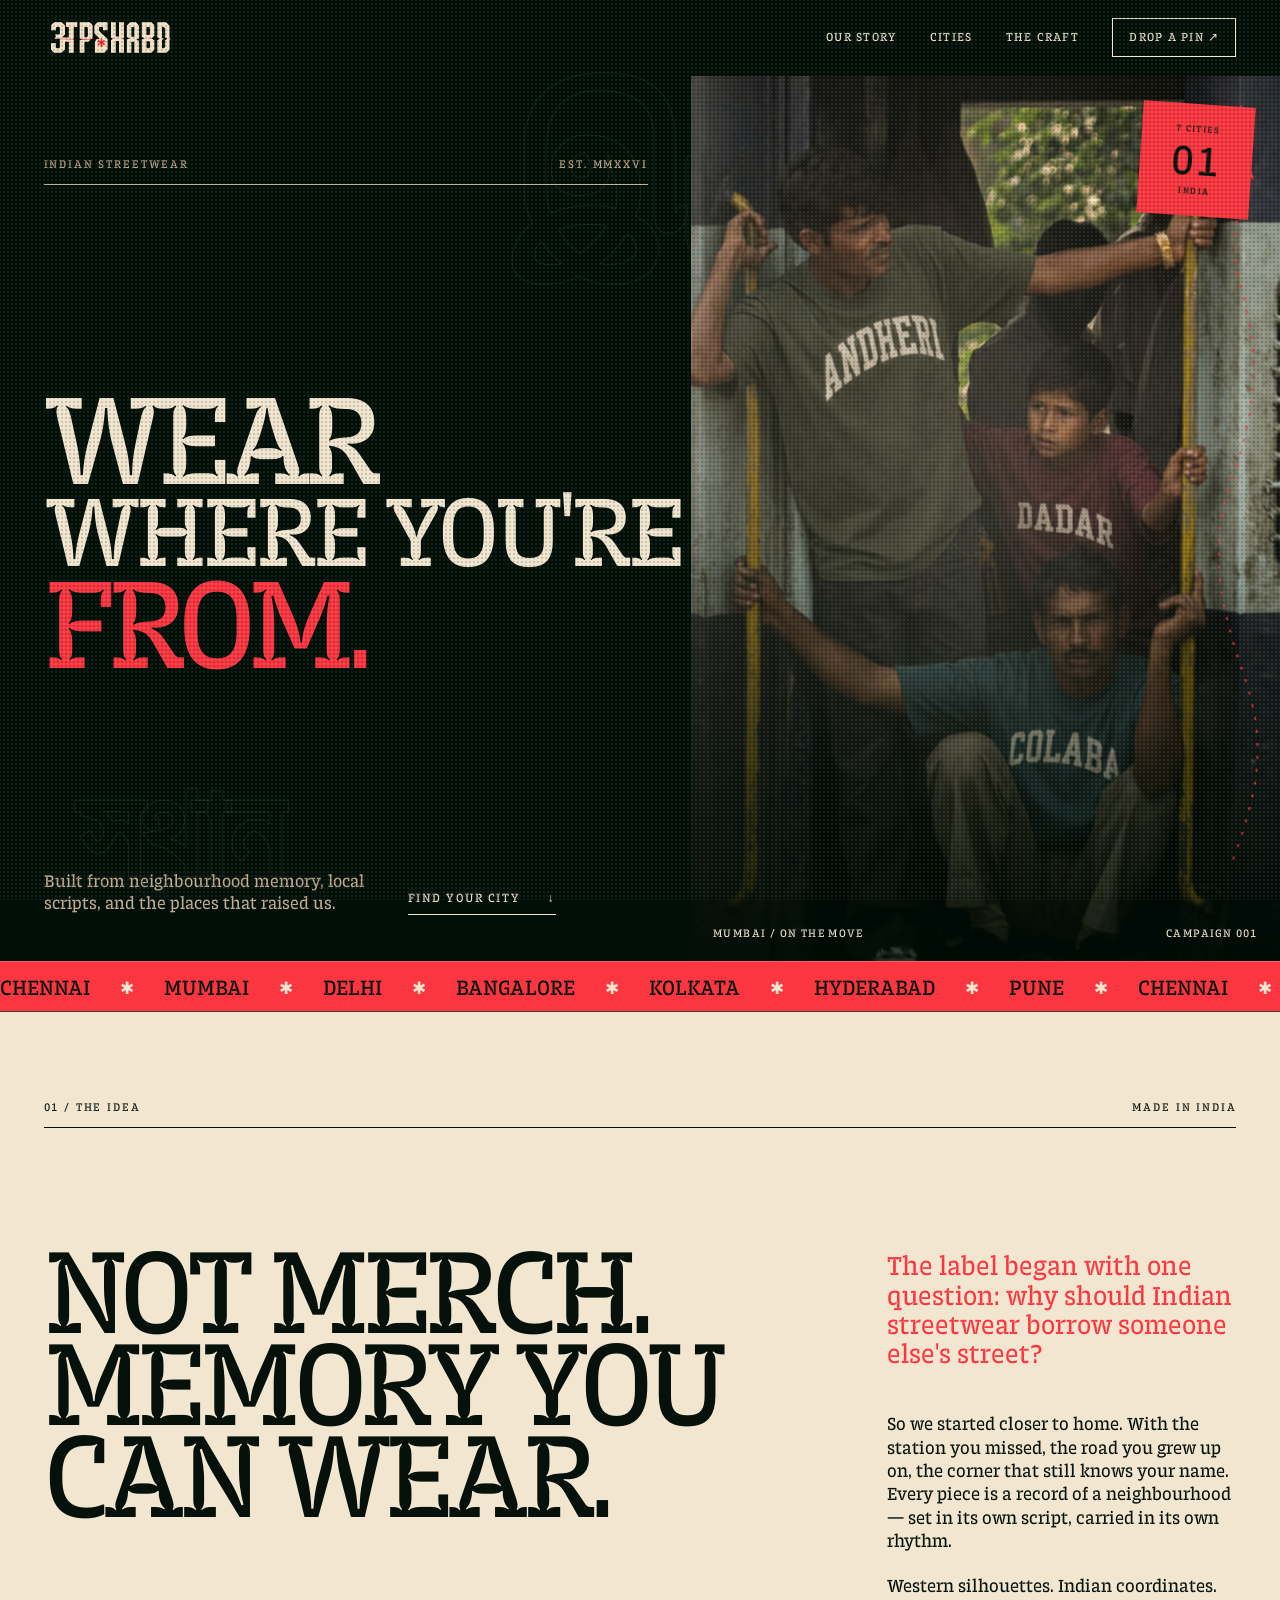
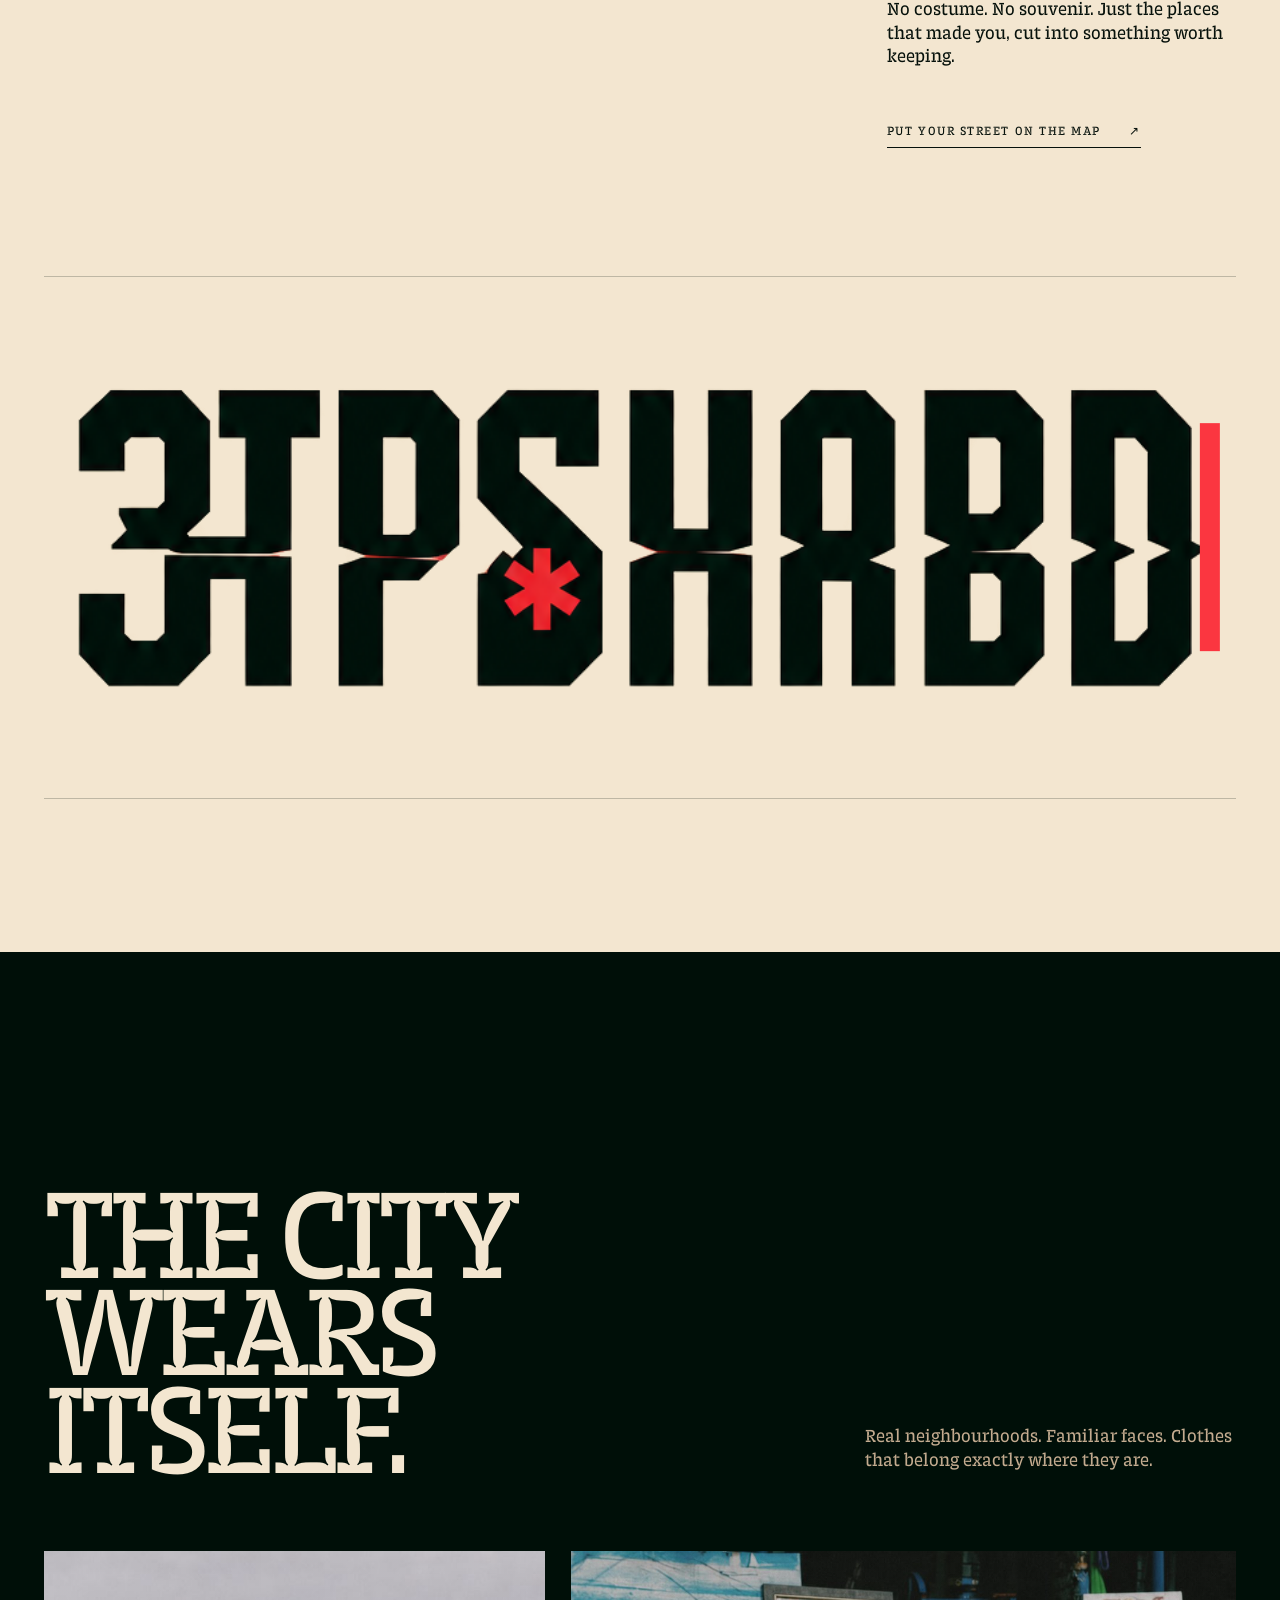
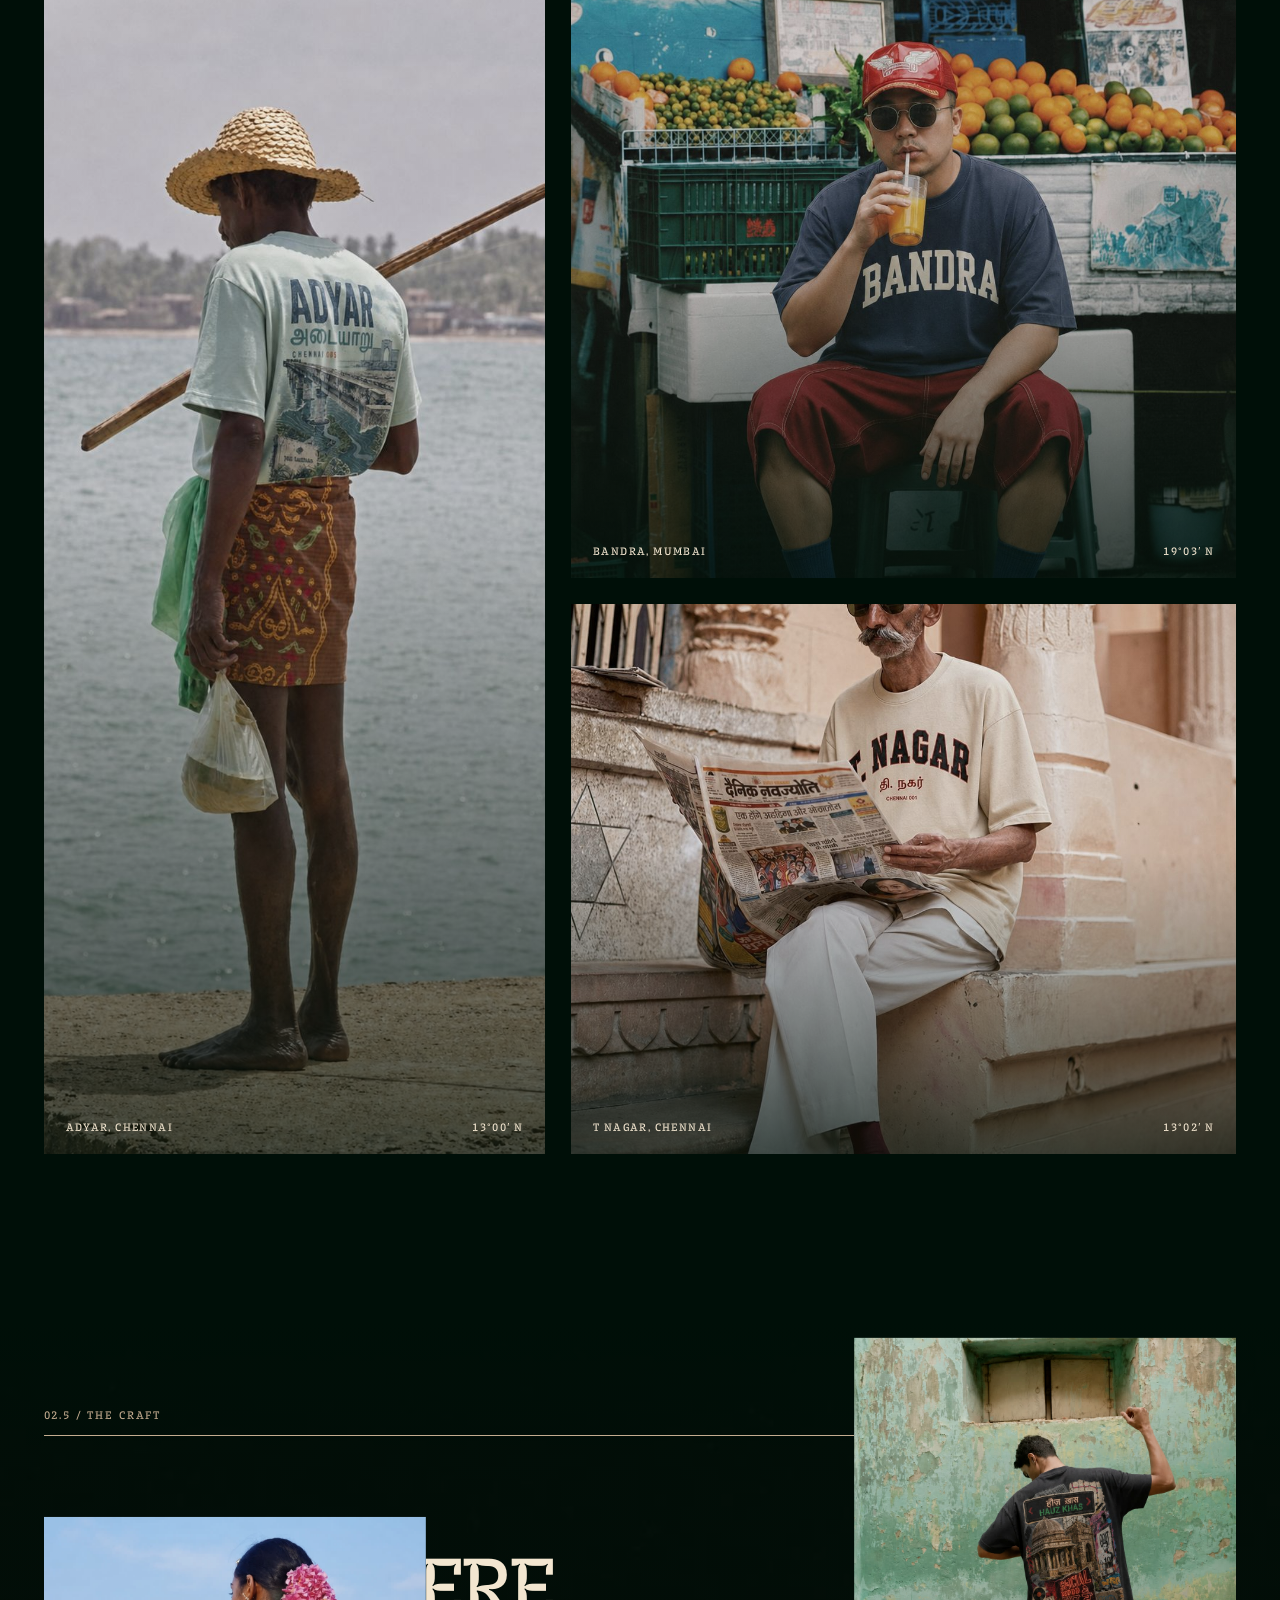
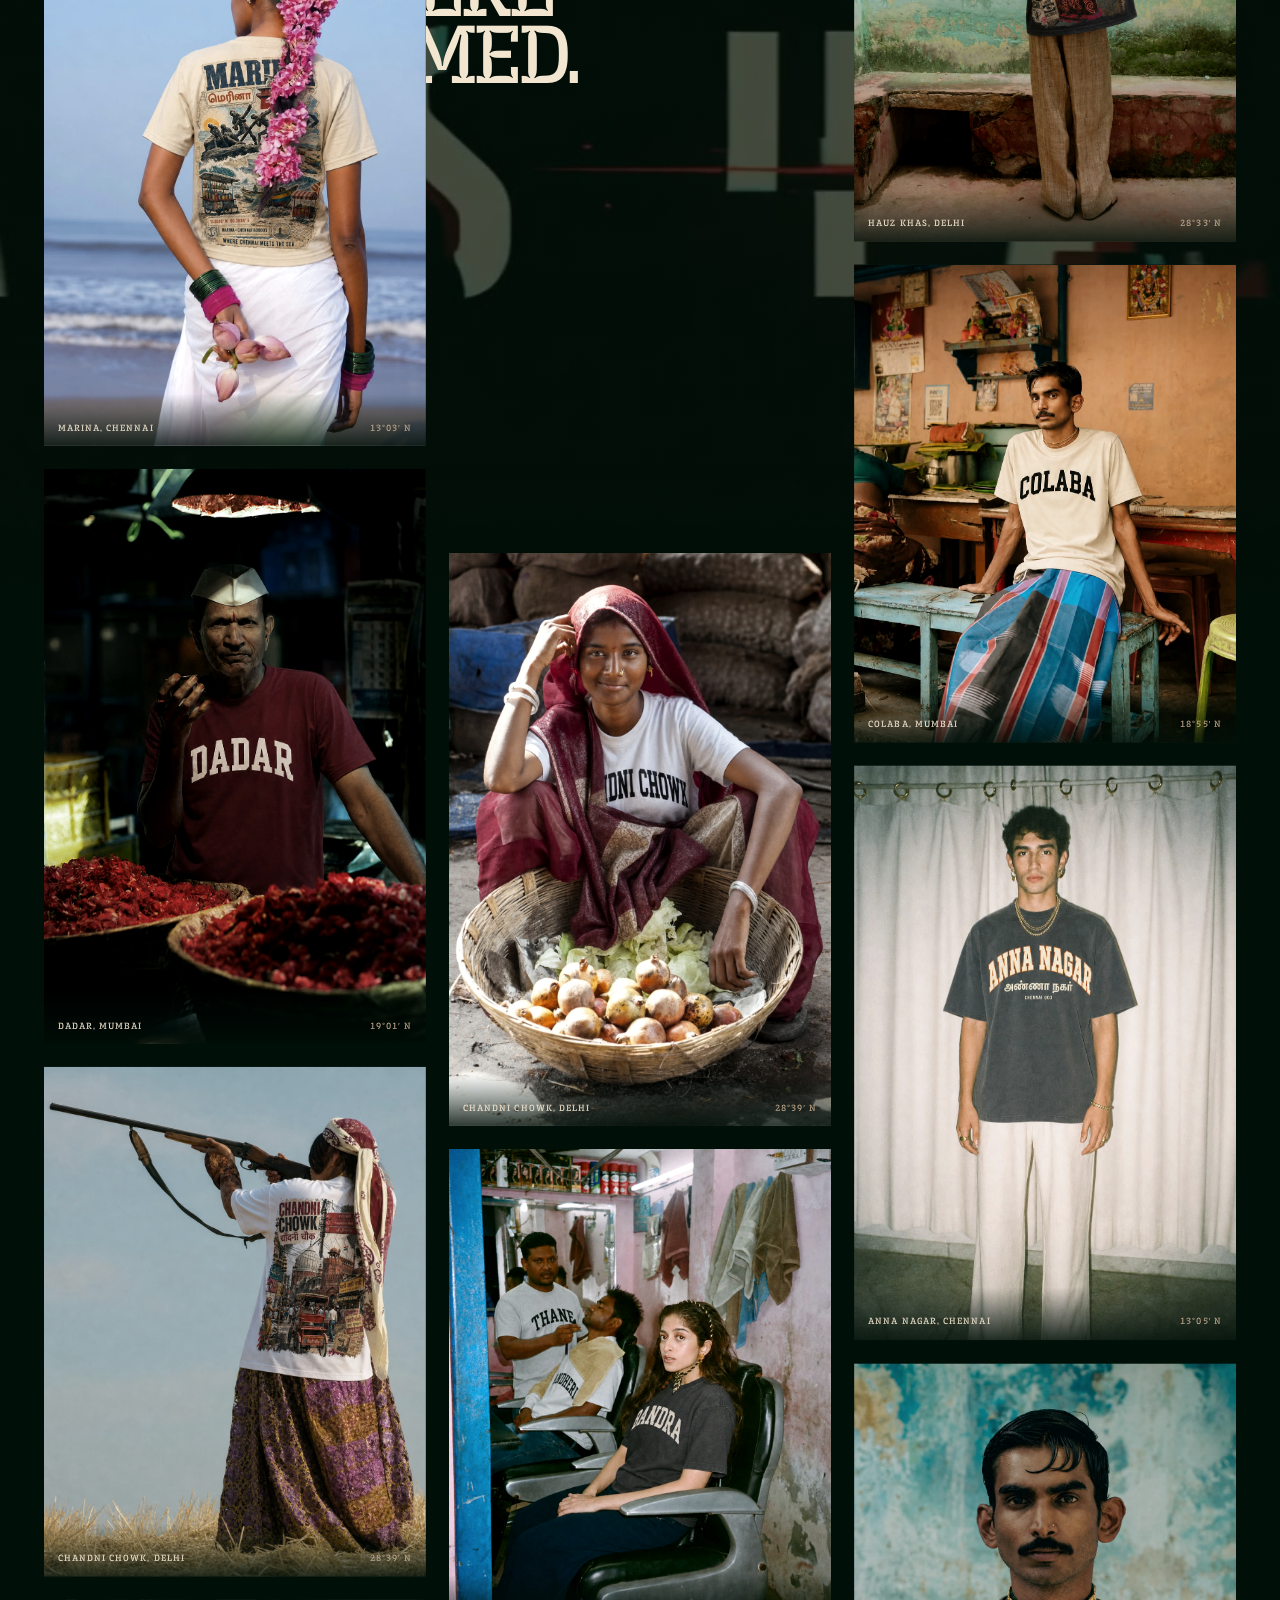
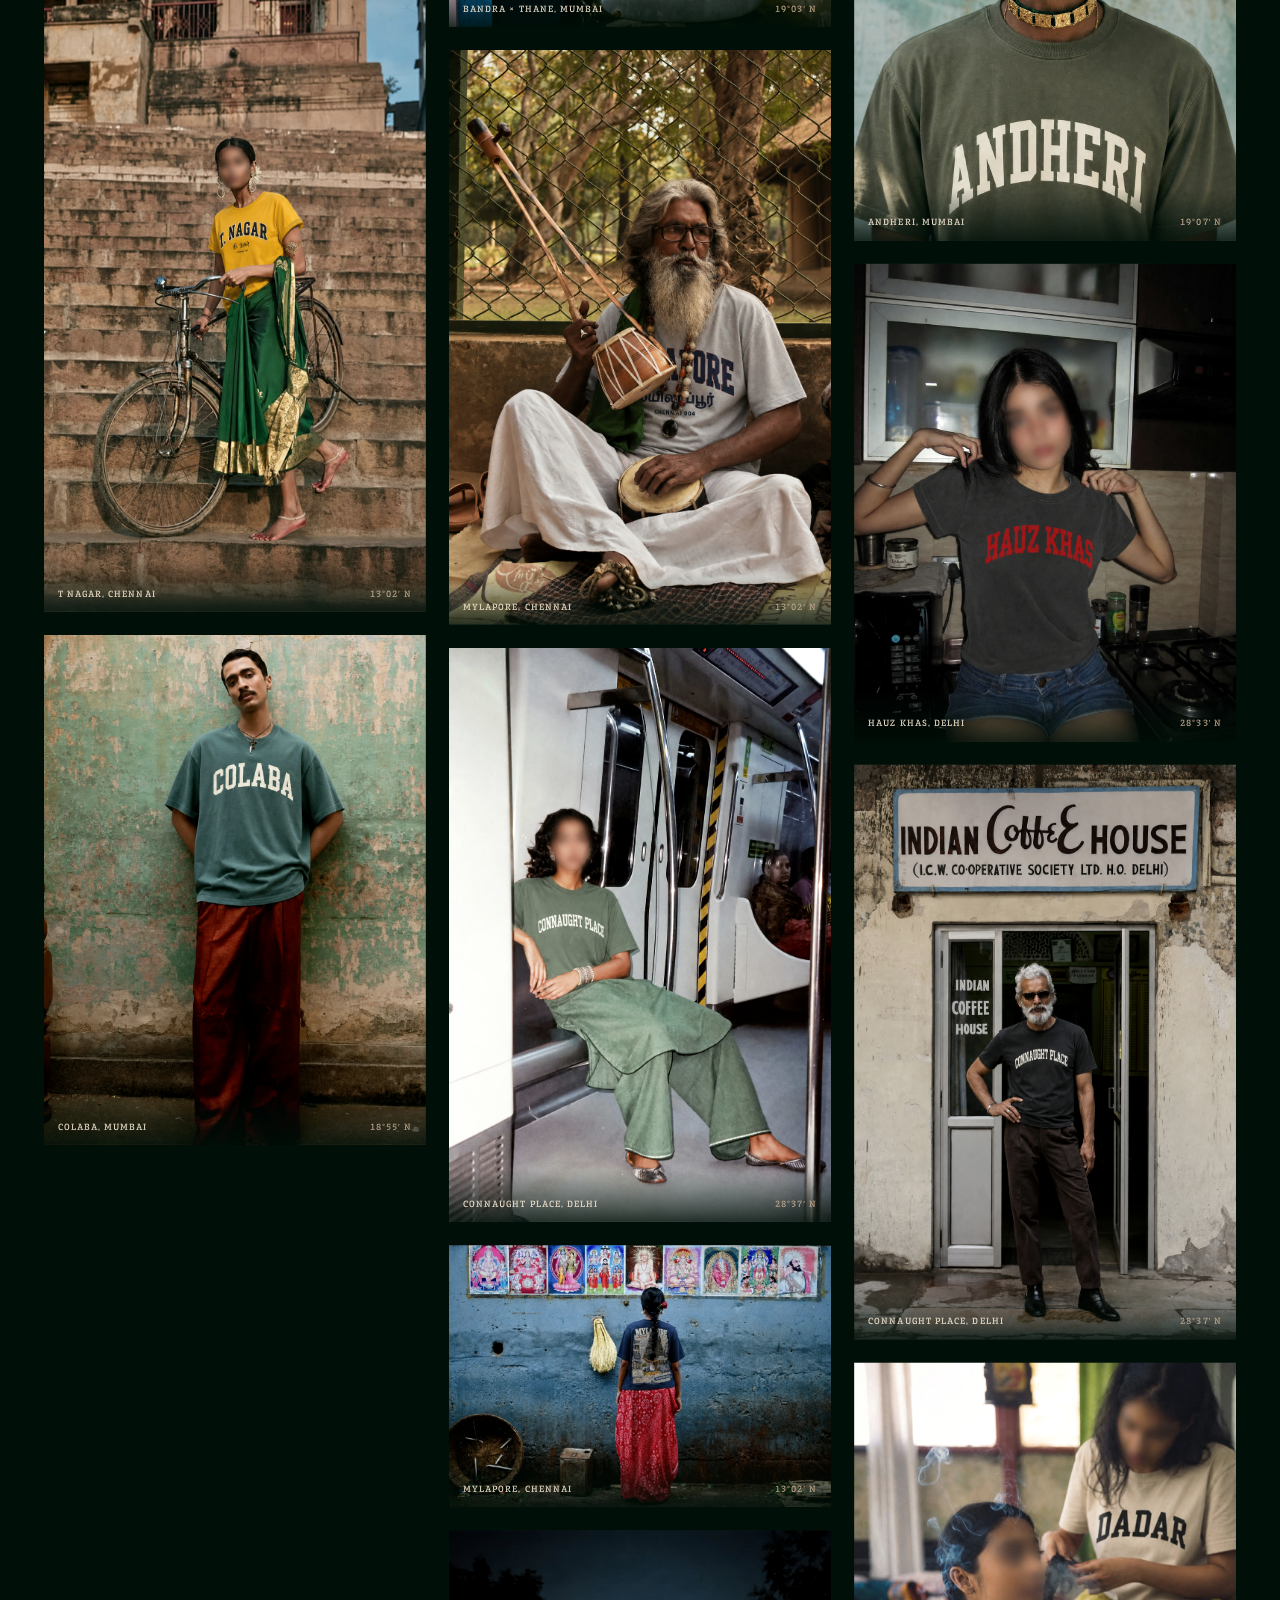
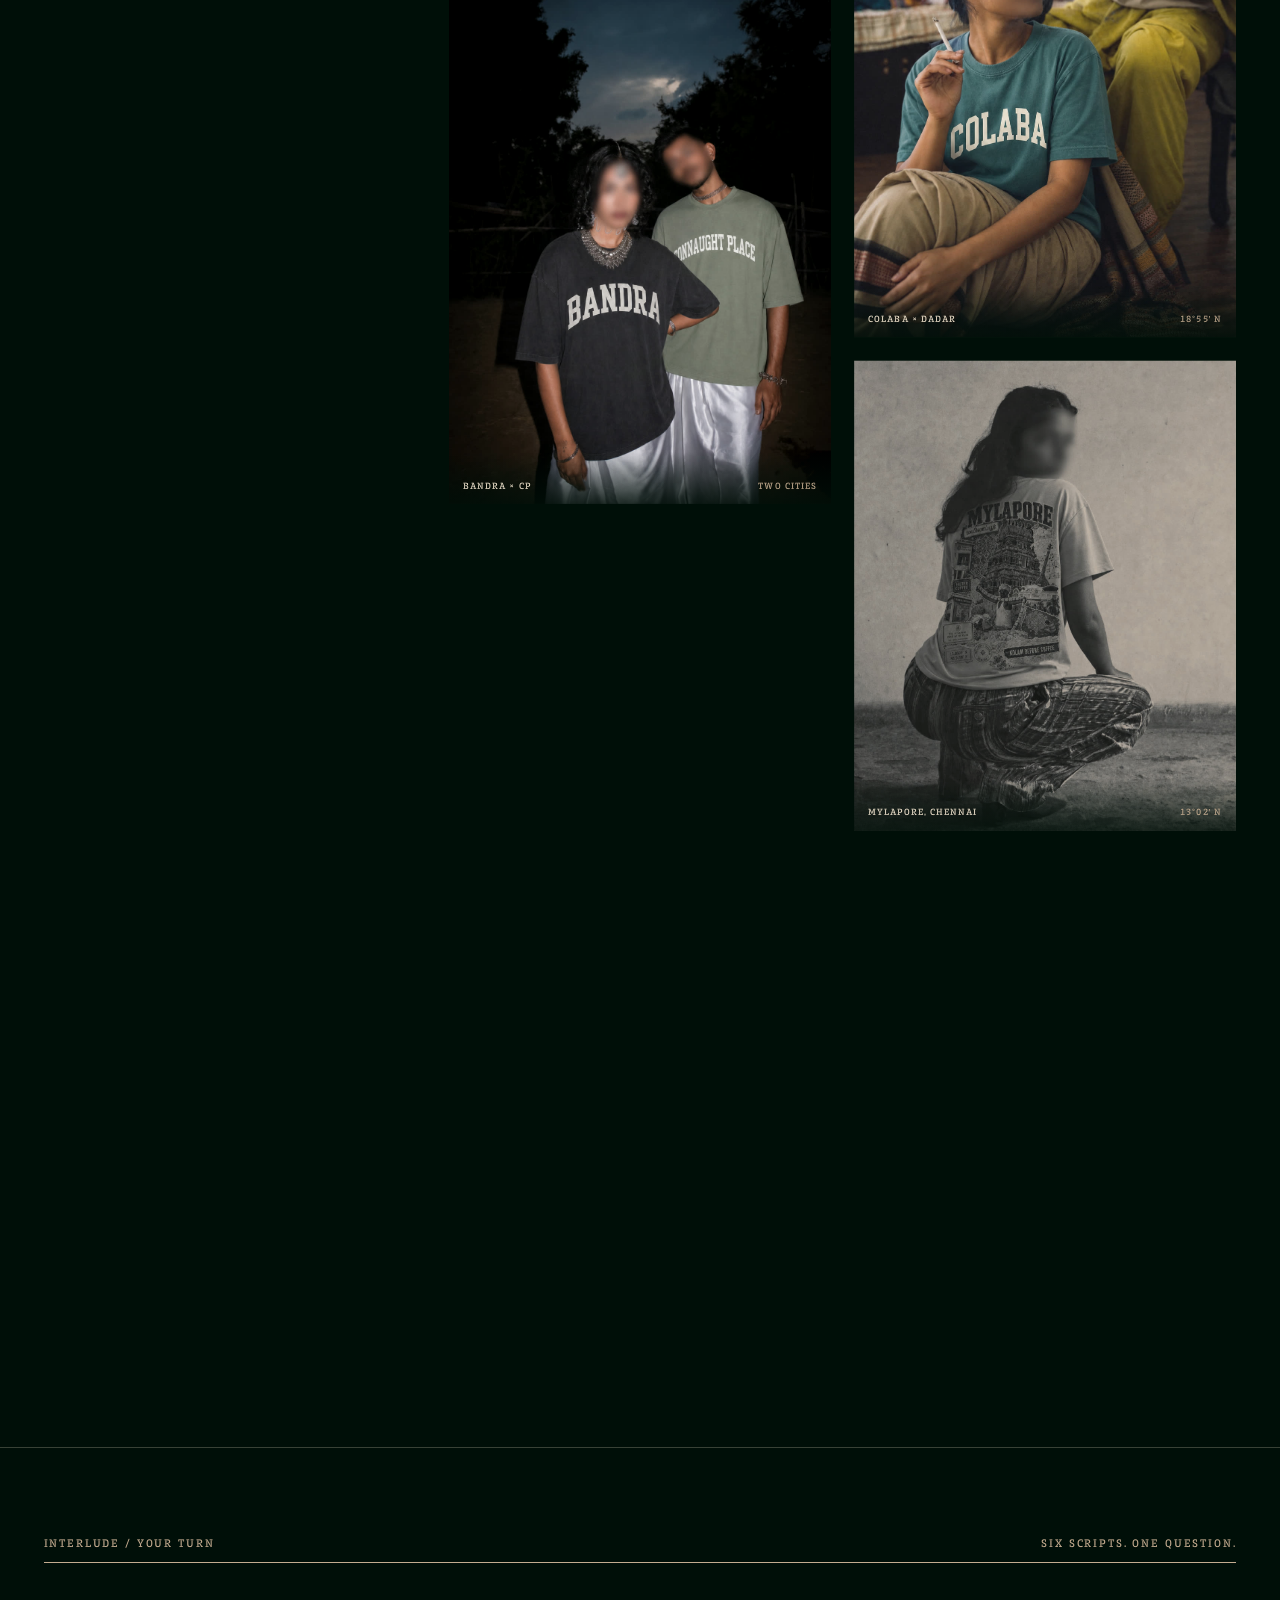
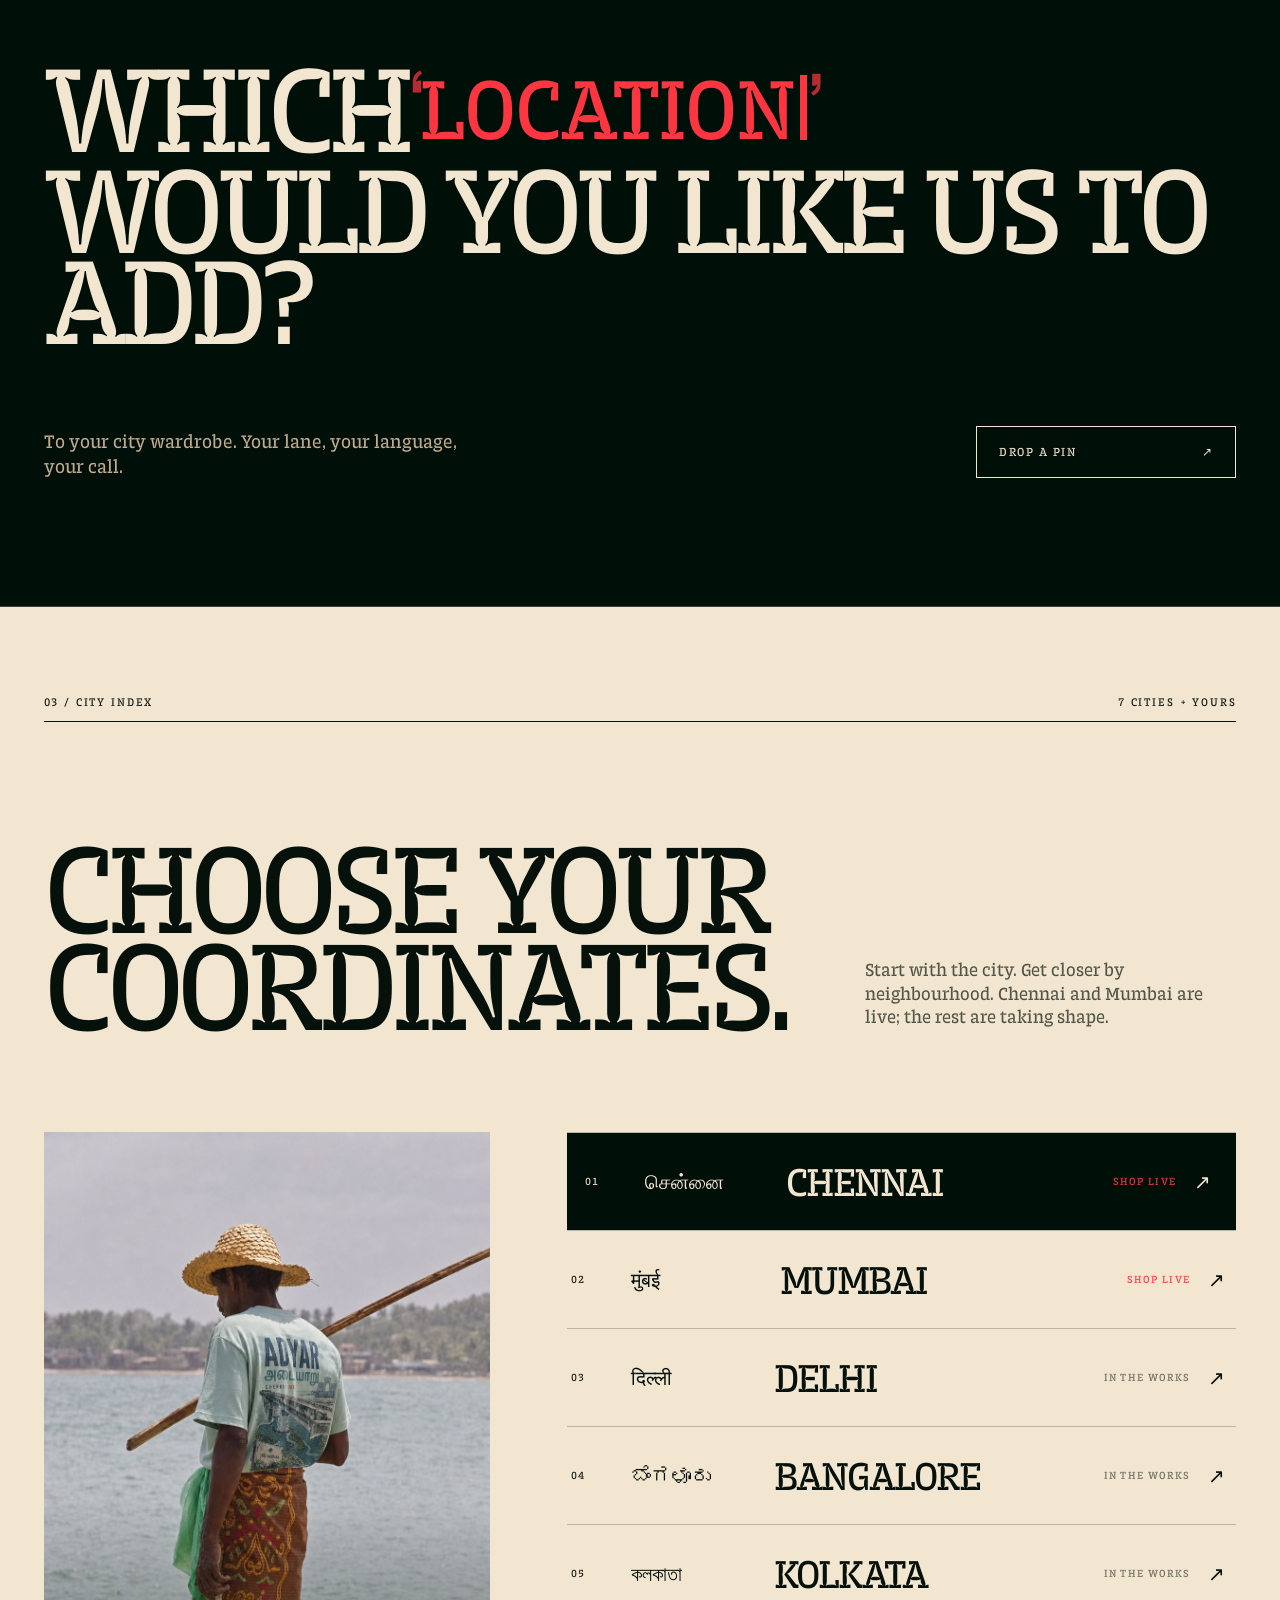
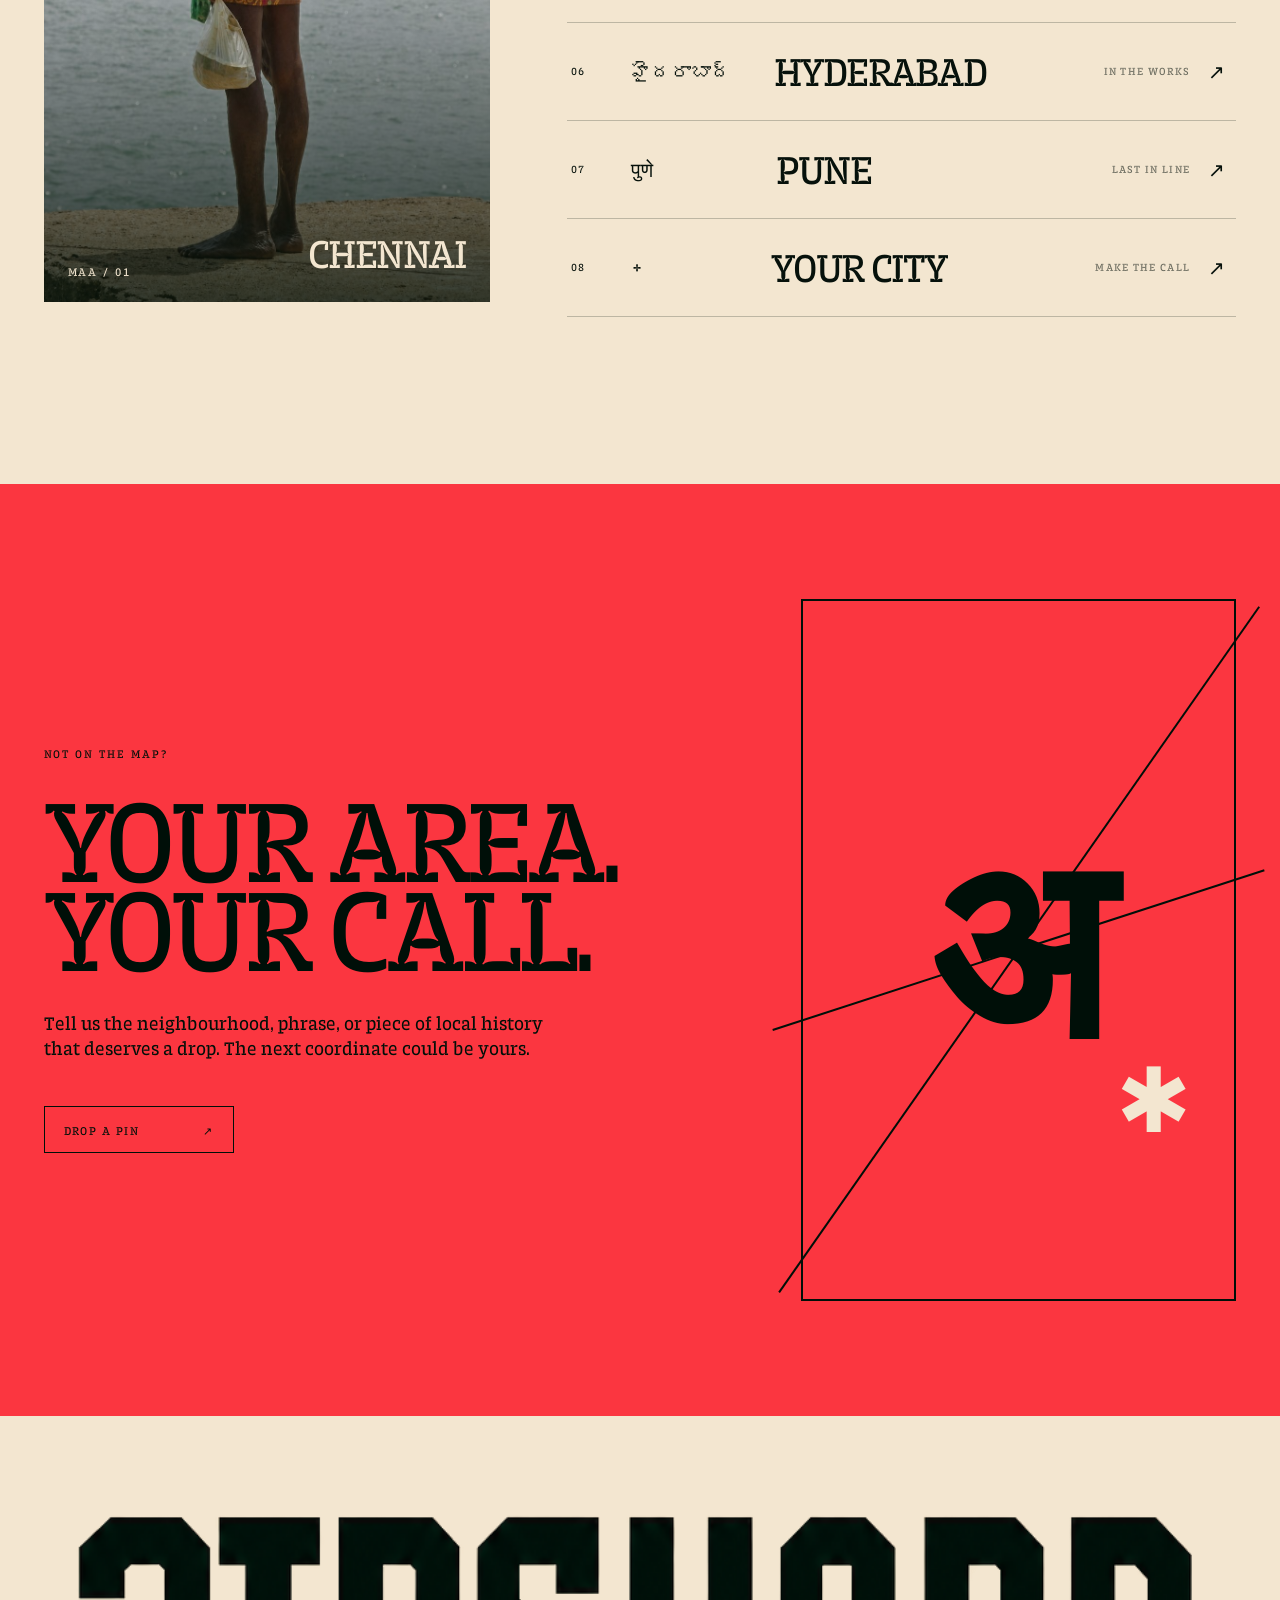
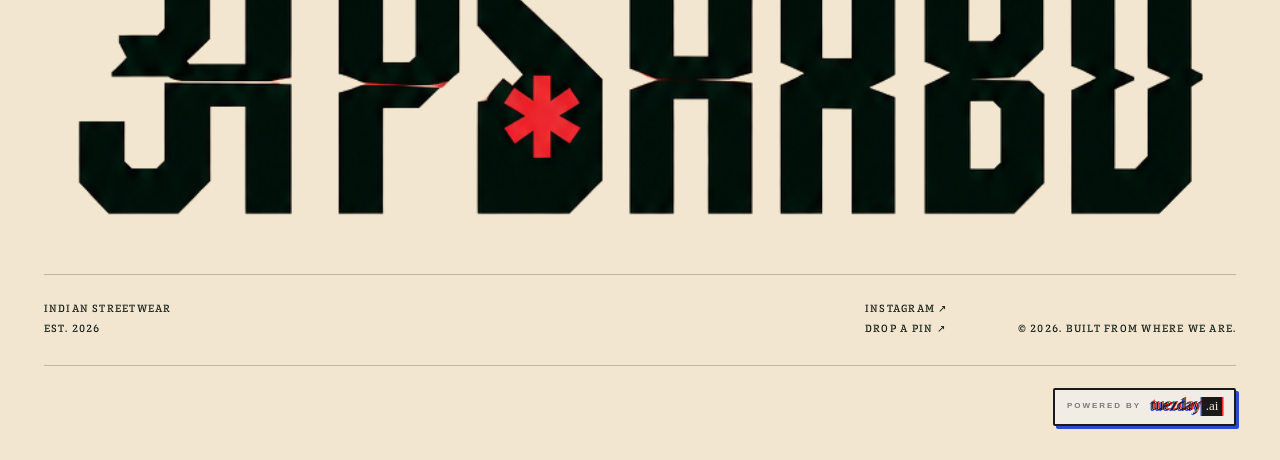
==== commit 99cf8d3e: "Merge the wall into the craft reel, add city transit displays, hero depth The photo wall now scrolls" ====
--- a/index.html
+++ b/index.html
@@ -15,7 +15,7 @@
   <link href="https://fonts.googleapis.com/css2?family=Noto+Sans+Bengali:wght@500;700&family=Noto+Sans+Devanagari:wght@500;700&family=Noto+Sans+Kannada:wght@500;700&family=Noto+Sans+Tamil:wght@500;700&family=Noto+Sans+Telugu:wght@500;700&display=swap" rel="stylesheet" />
   <link rel="preload" href="assets/fonts/trench-slab/TrenchSlab-Regular.woff2" as="font" type="font/woff2" crossorigin />
   <link rel="preload" href="assets/campaign/web/06-mumbai-andheri-dadar-colaba-train.jpg" as="image" />
-  <link rel="stylesheet" href="styles.css?v=14" />
+  <link rel="stylesheet" href="styles.css?v=30" />
   <link rel="stylesheet" href="tuezday.css?v=2" />
 </head>
 <body>
@@ -34,7 +34,7 @@
     <nav class="site-nav" id="site-nav" aria-label="Main navigation">
       <a href="#story">Our story</a>
       <a href="#cities">Cities</a>
-      <a href="#waitlist">First access</a>
+      <a href="#craft">The craft</a>
       <a class="nav-cta" href="drop-a-pin.html">Drop a pin <span aria-hidden="true">↗</span></a>
     </nav>
   </header>
@@ -47,14 +47,25 @@
   </div>
 
   <main id="main">
-    <section class="hero" aria-labelledby="hero-title">
+    <section class="hero" aria-labelledby="hero-title" data-reveal-sequence data-reveal-step="90">
+      <!-- Decorative only: the same "location, in your own script" idea the
+           typewriter interlude runs later, surfacing here as ambient motion.
+           Sits behind the real copy (z-index 0 vs 1) and stroke-only, so the
+           solid foreground glyphs paint over it wherever the two overlap —
+           it only ever shows in the negative space around the real text. -->
+      <div class="hero-typefield" aria-hidden="true">
+        <span class="tf-word tf-word-a" lang="ta">இடம்</span>
+        <span class="tf-word tf-word-b" lang="hi">जगह</span>
+        <span class="tf-word tf-word-c" lang="bn">স্থান</span>
+      </div>
+
       <div class="hero-copy">
         <div class="hero-kicker reveal">
           <span>Indian streetwear</span>
           <span>Est. MMXXVI</span>
         </div>
 
-        <h1 id="hero-title" class="hero-title reveal">
+        <h1 id="hero-title" class="hero-title">
           <span>Wear</span>
           <span>where you're</span>
           <span class="hero-title-accent">from.</span>
@@ -81,13 +92,13 @@
 
       <div class="hero-ticker" aria-label="Seven cities across India">
         <div class="ticker-track">
-          <span>CHENNAI</span><i>✱</i><span>MUMBAI</span><i>✱</i><span>DELHI</span><i>✱</i><span>PUNE</span><i>✱</i><span>BANGALORE</span><i>✱</i><span>KOLKATA</span><i>✱</i><span>HYDERABAD</span><i>✱</i>
-          <span aria-hidden="true">CHENNAI</span><i aria-hidden="true">✱</i><span aria-hidden="true">MUMBAI</span><i aria-hidden="true">✱</i><span aria-hidden="true">DELHI</span><i aria-hidden="true">✱</i><span aria-hidden="true">PUNE</span><i aria-hidden="true">✱</i><span aria-hidden="true">BANGALORE</span><i aria-hidden="true">✱</i><span aria-hidden="true">KOLKATA</span><i aria-hidden="true">✱</i><span aria-hidden="true">HYDERABAD</span><i aria-hidden="true">✱</i>
-        </div>
-      </div>
-    </section>
-
-    <section class="manifesto" id="story" aria-labelledby="manifesto-title">
+          <span>CHENNAI</span><i>✱</i><span>MUMBAI</span><i>✱</i><span>DELHI</span><i>✱</i><span>BANGALORE</span><i>✱</i><span>KOLKATA</span><i>✱</i><span>HYDERABAD</span><i>✱</i><span>PUNE</span><i>✱</i>
+          <span aria-hidden="true">CHENNAI</span><i aria-hidden="true">✱</i><span aria-hidden="true">MUMBAI</span><i aria-hidden="true">✱</i><span aria-hidden="true">DELHI</span><i aria-hidden="true">✱</i><span aria-hidden="true">BANGALORE</span><i aria-hidden="true">✱</i><span aria-hidden="true">KOLKATA</span><i aria-hidden="true">✱</i><span aria-hidden="true">HYDERABAD</span><i aria-hidden="true">✱</i><span aria-hidden="true">PUNE</span><i aria-hidden="true">✱</i>
+        </div>
+      </div>
+    </section>
+
+    <section class="manifesto" id="story" aria-labelledby="manifesto-title" data-reveal-sequence data-reveal-step="130">
       <div class="section-index reveal">
         <span>01 / The idea</span>
         <span>Made in India</span>
@@ -103,8 +114,11 @@
         </div>
       </div>
 
-      <div class="identity-wordmark reveal">
-        <img src="assets/brand/apshabd-wordmark-night.png" alt="Approved अPSHABD wordmark" />
+      <div class="identity-wordmark reveal" data-reveal-solo>
+        <div class="wordmark-type">
+          <img src="assets/brand/apshabd-wordmark-night.png" alt="Approved अPSHABD wordmark" />
+          <span class="wordmark-caret" aria-hidden="true"></span>
+        </div>
       </div>
     </section>
 
@@ -134,6 +148,119 @@
       </div>
     </section>
 
+    <!-- The craft: the ident film sits pinned behind the wall, so the frames
+         scroll over it rather than following it as a separate section. -->
+    <section class="wall" id="craft" aria-labelledby="wall-title">
+      <div class="wall-stage" id="craftStage" aria-hidden="true">
+        <video class="reel-bg" id="craftReel" src="assets/video/apshabd-ident.mp4"
+               poster="assets/video/apshabd-ident-poster.jpg"
+               muted loop playsinline preload="none"
+               aria-label="The अPSHABD wordmark forming on film, cut through by a red mark"></video>
+        <div class="wall-veil"></div>
+      </div>
+
+      <div class="wall-body">
+      <div class="section-index light reveal">
+        <span>02.5 / The craft</span>
+        <span>19 frames · 4 cities</span>
+      </div>
+
+      <div class="wall-heading reveal">
+        <h2 id="wall-title">Worn where<br />it was named.</h2>
+        <p>Every frame is somebody in their own postcode. Nobody here is a model borrowed from another city.</p>
+      </div>
+
+      <!-- Columns drift at different speeds on scroll; each frame wipes in the
+           way the hero headline does, so the page shares one reveal language. -->
+      <div class="wall-grid" data-wall>
+        <div class="wall-col" data-wall-speed="-0.06">
+          <figure class="wall-frame" data-wall-item>
+            <img src="assets/campaign/models/set2-01-chennai-marina-beach.jpg" alt="A woman on Marina beach wearing the Marina Chennai tee" loading="lazy" width="1066" height="1476" />
+            <figcaption><span>Marina, Chennai</span><i>13°03′ N</i></figcaption>
+          </figure>
+          <figure class="wall-frame" data-wall-item>
+            <img src="assets/campaign/models/set1-01-mumbai-dadar.jpg" alt="A flower seller at Dadar market in the Dadar tee" loading="lazy" width="1023" height="1538" />
+            <figcaption><span>Dadar, Mumbai</span><i>19°01′ N</i></figcaption>
+          </figure>
+          <figure class="wall-frame" data-wall-item>
+            <img src="assets/campaign/models/set2-07-delhi-chandni-chowk-field.jpg" alt="A worker in a field wearing the Chandni Chowk tee" loading="lazy" width="1086" height="1448" />
+            <figcaption><span>Chandni Chowk, Delhi</span><i>28°39′ N</i></figcaption>
+          </figure>
+          <figure class="wall-frame" data-wall-item>
+            <img src="assets/campaign/models/set1-08-chennai-t-nagar-blurred.jpg" alt="A street scene in T Nagar with the T Nagar tee" loading="lazy" width="991" height="1588" />
+            <figcaption><span>T Nagar, Chennai</span><i>13°02′ N</i></figcaption>
+          </figure>
+          <figure class="wall-frame" data-wall-item>
+            <img src="assets/campaign/models/set2-10-mumbai-colaba-wall.jpg" alt="A person against a painted wall in the Colaba tee" loading="lazy" width="1086" height="1448" />
+            <figcaption><span>Colaba, Mumbai</span><i>18°55′ N</i></figcaption>
+          </figure>
+        </div>
+
+        <div class="wall-col" data-wall-speed="0.08">
+          <figure class="wall-frame" data-wall-item>
+            <img src="assets/campaign/models/set2-03-delhi-chandni-chowk-vendor.jpg" alt="A vegetable seller in the Chandni Chowk tee" loading="lazy" width="1024" height="1536" />
+            <figcaption><span>Chandni Chowk, Delhi</span><i>28°39′ N</i></figcaption>
+          </figure>
+          <figure class="wall-frame" data-wall-item>
+            <img src="assets/campaign/models/set2-05-mumbai-barbershop-trio.jpg" alt="Three people in a barbershop wearing Thane and Bandra tees" loading="lazy" width="1122" height="1402" />
+            <figcaption><span>Bandra × Thane, Mumbai</span><i>19°03′ N</i></figcaption>
+          </figure>
+          <figure class="wall-frame" data-wall-item>
+            <img src="assets/campaign/models/set2-02-chennai-mylapore-musician.jpg" alt="A musician in Mylapore wearing the Mylapore tee" loading="lazy" width="1023" height="1538" />
+            <figcaption><span>Mylapore, Chennai</span><i>13°02′ N</i></figcaption>
+          </figure>
+          <figure class="wall-frame" data-wall-item>
+            <img src="assets/campaign/models/set1-04-delhi-connaught-place-blurred.jpg" alt="A metro commuter in the Connaught Place tee" loading="lazy" width="1023" height="1538" />
+            <figcaption><span>Connaught Place, Delhi</span><i>28°37′ N</i></figcaption>
+          </figure>
+          <figure class="wall-frame" data-wall-item>
+            <img src="assets/campaign/models/set2-06-chennai-mylapore-wall.jpg" alt="A wall in Mylapore with the neighbourhood tee" loading="lazy" width="1200" height="822" />
+            <figcaption><span>Mylapore, Chennai</span><i>13°02′ N</i></figcaption>
+          </figure>
+          <figure class="wall-frame" data-wall-item>
+            <img src="assets/campaign/models/set1-05-mumbai-bandra-delhi-cp-blurred.jpg" alt="Two people wearing the Bandra and Connaught Place tees" loading="lazy" width="1024" height="1536" />
+            <figcaption><span>Bandra × CP</span><i>Two cities</i></figcaption>
+          </figure>
+        </div>
+
+        <div class="wall-col" data-wall-speed="-0.11">
+          <figure class="wall-frame" data-wall-item>
+            <img src="assets/campaign/models/set2-11-delhi-hauz-khas-back.jpg" alt="Back view of the Hauz Khas tee against a green wall" loading="lazy" width="1092" height="1440" />
+            <figcaption><span>Hauz Khas, Delhi</span><i>28°33′ N</i></figcaption>
+          </figure>
+          <figure class="wall-frame" data-wall-item>
+            <img src="assets/campaign/models/set1-09-mumbai-colaba.jpg" alt="A man seated in a room wearing the Colaba tee" loading="lazy" width="1123" height="1402" />
+            <figcaption><span>Colaba, Mumbai</span><i>18°55′ N</i></figcaption>
+          </figure>
+          <figure class="wall-frame" data-wall-item>
+            <img src="assets/campaign/models/set2-09-chennai-anna-nagar-flash.jpg" alt="A flash-lit portrait in the Anna Nagar tee" loading="lazy" width="1023" height="1538" />
+            <figcaption><span>Anna Nagar, Chennai</span><i>13°05′ N</i></figcaption>
+          </figure>
+          <figure class="wall-frame" data-wall-item>
+            <img src="assets/campaign/models/set2-08-mumbai-andheri-portrait.jpg" alt="A portrait in the Andheri tee" loading="lazy" width="1122" height="1402" />
+            <figcaption><span>Andheri, Mumbai</span><i>19°07′ N</i></figcaption>
+          </figure>
+          <figure class="wall-frame" data-wall-item>
+            <img src="assets/campaign/models/set1-07-delhi-hauz-khas-blurred.jpg" alt="A late-night kitchen scene in the Hauz Khas tee" loading="lazy" width="1122" height="1402" />
+            <figcaption><span>Hauz Khas, Delhi</span><i>28°33′ N</i></figcaption>
+          </figure>
+          <figure class="wall-frame" data-wall-item>
+            <img src="assets/campaign/models/set2-04-delhi-connaught-place-coffee-house.jpg" alt="A regular at a coffee house table in the Connaught Place tee" loading="lazy" width="1023" height="1538" />
+            <figcaption><span>Connaught Place, Delhi</span><i>28°37′ N</i></figcaption>
+          </figure>
+          <figure class="wall-frame" data-wall-item>
+            <img src="assets/campaign/models/set1-02-mumbai-colaba-dadar-blurred.jpg" alt="Two people wearing the Colaba and Dadar tees" loading="lazy" width="1023" height="1538" />
+            <figcaption><span>Colaba × Dadar</span><i>18°55′ N</i></figcaption>
+          </figure>
+          <figure class="wall-frame" data-wall-item>
+            <img src="assets/campaign/models/set1-03-chennai-mylapore-blurred.jpg" alt="A street portrait in the Mylapore tee" loading="lazy" width="1131" height="1392" />
+            <figcaption><span>Mylapore, Chennai</span><i>13°02′ N</i></figcaption>
+          </figure>
+        </div>
+      </div>
+      </div>
+    </section>
+
     <section class="typewriter-section route-question" data-words="location|இடம்|जगह|ಸ್ಥಳ|স্থান|స్థలం" aria-labelledby="route-question-title">
       <div class="section-index light reveal">
         <span>Interlude / Your turn</span>
@@ -185,17 +312,17 @@
           <a class="city-row" href="delhi.html?v=3" data-code="DEL / 03" data-city="DELHI" data-image="assets/delhi/hauz-khas/references/03-graffiti-lane.png">
             <span class="city-number">03</span><span class="city-native devanagari" lang="hi">दिल्ली</span><strong>Delhi</strong><span class="city-status">In the works</span><span class="city-arrow" aria-hidden="true">↗</span>
           </a>
-          <a class="city-row" href="pune.html?v=3" data-code="PNQ / 04" data-city="PUNE" data-image="assets/campaign/web/mumbai-dadar-skateboard.jpg">
-            <span class="city-number">04</span><span class="city-native devanagari" lang="mr">पुणे</span><strong>Pune</strong><span class="city-status">In the works</span><span class="city-arrow" aria-hidden="true">↗</span>
-          </a>
-          <a class="city-row" href="bangalore.html?v=3" data-code="BLR / 05" data-city="BANGALORE" data-image="assets/campaign/web/04-chennai-anna-nagar-drummer.jpg">
-            <span class="city-number">05</span><span class="city-native kannada" lang="kn">ಬೆಂಗಳೂರು</span><strong>Bangalore</strong><span class="city-status">In the works</span><span class="city-arrow" aria-hidden="true">↗</span>
-          </a>
-          <a class="city-row" href="kolkata.html?v=3" data-code="CCU / 06" data-city="KOLKATA" data-image="assets/campaign/web/09-chennai-mylapore-train.jpg">
-            <span class="city-number">06</span><span class="city-native bengali" lang="bn">কলকাতা</span><strong>Kolkata</strong><span class="city-status">In the works</span><span class="city-arrow" aria-hidden="true">↗</span>
-          </a>
-          <a class="city-row" href="hyderabad.html?v=3" data-code="HYD / 07" data-city="HYDERABAD" data-image="assets/campaign/web/05-chennai-marina-water-carrier.jpg">
-            <span class="city-number">07</span><span class="city-native telugu" lang="te">హైదరాబాద్</span><strong>Hyderabad</strong><span class="city-status">In the works</span><span class="city-arrow" aria-hidden="true">↗</span>
+          <a class="city-row" href="bangalore.html?v=3" data-code="BLR / 04" data-city="BANGALORE" data-image="assets/campaign/web/04-chennai-anna-nagar-drummer.jpg">
+            <span class="city-number">04</span><span class="city-native kannada" lang="kn">ಬೆಂಗಳೂರು</span><strong>Bangalore</strong><span class="city-status">In the works</span><span class="city-arrow" aria-hidden="true">↗</span>
+          </a>
+          <a class="city-row" href="kolkata.html?v=3" data-code="CCU / 05" data-city="KOLKATA" data-image="assets/campaign/web/09-chennai-mylapore-train.jpg">
+            <span class="city-number">05</span><span class="city-native bengali" lang="bn">কলকাতা</span><strong>Kolkata</strong><span class="city-status">In the works</span><span class="city-arrow" aria-hidden="true">↗</span>
+          </a>
+          <a class="city-row" href="hyderabad.html?v=3" data-code="HYD / 06" data-city="HYDERABAD" data-image="assets/campaign/web/05-chennai-marina-water-carrier.jpg">
+            <span class="city-number">06</span><span class="city-native telugu" lang="te">హైదరాబాద్</span><strong>Hyderabad</strong><span class="city-status">In the works</span><span class="city-arrow" aria-hidden="true">↗</span>
+          </a>
+          <a class="city-row" href="pune.html?v=3" data-code="PNQ / 07" data-city="PUNE" data-image="assets/campaign/web/mumbai-dadar-skateboard.jpg">
+            <span class="city-number">07</span><span class="city-native devanagari" lang="mr">पुणे</span><strong>Pune</strong><span class="city-status">Last in line</span><span class="city-arrow" aria-hidden="true">↗</span>
           </a>
           <a class="city-row city-row-yours" href="drop-a-pin.html" data-code="YOU / 08" data-city="YOUR CITY" data-image="assets/campaign/web/02-mumbai-thane-fisherman.jpg">
             <span class="city-number">08</span><span class="city-native">+</span><strong>Your city</strong><span class="city-status">Make the call</span><span class="city-arrow" aria-hidden="true">↗</span>
@@ -217,23 +344,6 @@
       </div>
     </section>
 
-    <section class="waitlist" id="waitlist" aria-labelledby="waitlist-title">
-      <div class="waitlist-intro reveal">
-        <span class="eyebrow">First access / no noise</span>
-        <h2 id="waitlist-title">Know before<br />your city does.</h2>
-      </div>
-      <div class="waitlist-form-wrap reveal">
-        <p>New neighbourhoods, limited drops, and stories from the street. Only when there is something worth saying.</p>
-        <form class="wait-form" id="waitForm" novalidate>
-          <label for="emailInput">Email address</label>
-          <div class="field-row">
-            <input type="email" id="emailInput" name="email" placeholder="you@yourcity.com" autocomplete="email" required />
-            <button type="submit" id="notifyBtn" aria-label="Join the first access list">Join <span aria-hidden="true">↗</span></button>
-          </div>
-          <p class="wait-note" id="waitNote" aria-live="polite"></p>
-        </form>
-      </div>
-    </section>
   </main>
 
   <footer class="site-footer">
@@ -260,6 +370,6 @@
     </div>
   </footer>
 
-  <script src="script.js?v=14"></script>
+  <script src="script.js?v=26"></script>
 </body>
 </html>
--- a/styles.css
+++ b/styles.css
@@ -1,3 +1,14 @@
+/* Cross-document view transitions, index -> city pages. Needs the same opt-in on
+   the destination stylesheet (city-brand.css, pin-form.css) to fire. Browsers
+   without support simply hard-cut the way they always did — no fallback needed. */
+@view-transition { navigation: auto; }
+
+::view-transition-old(root) { animation: vt-out 200ms cubic-bezier(0.4, 0, 1, 1) both; }
+::view-transition-new(root) { animation: vt-in 340ms cubic-bezier(0.22, 1, 0.36, 1) both; }
+
+@keyframes vt-out { to { opacity: 0; } }
+@keyframes vt-in { from { opacity: 0; transform: translateY(10px); } }
+
 @font-face {
   font-family: "Trench Slab";
   src: url("assets/fonts/trench-slab/TrenchSlab-Regular.woff2") format("woff2"),
@@ -26,6 +37,10 @@
 html {
   scroll-behavior: smooth;
   background: var(--night);
+  overscroll-behavior-x: none;
+  /* Every tap target gets a deliberate, on-brand :active state below, so the
+     browser's default flash box is only ever noise on top of it. */
+  -webkit-tap-highlight-color: transparent;
 }
 
 body {
@@ -45,10 +60,37 @@
 body.menu-open .brand-logo-cream { display: none; }
 body.menu-open .brand-logo-night { display: block; }
 
+/* Halftone print screen over the whole page. Two interleaved dot phases at one
+   pitch: ink dots read on the cream sections, cream dots on the night ones. */
+body::after {
+  content: "";
+  position: fixed;
+  inset: 0;
+  z-index: 9000;
+  pointer-events: none;
+  background-image:
+    radial-gradient(circle at 50% 50%, rgba(0, 15, 8, 0.17) 1.05px, transparent 1.15px),
+    radial-gradient(circle at 50% 50%, rgba(243, 230, 208, 0.085) 1.05px, transparent 1.15px);
+  background-size: 4px 4px;
+  background-position: 0 0, 2px 2px;
+}
+
 img { display: block; width: 100%; }
 a { color: inherit; }
 button, input { font: inherit; }
 button { color: inherit; }
+
+/* Removes the ~300ms tap delay and the double-tap-to-zoom ambiguity on every
+   tappable element, and drops them fractionally on press so a tap always
+   reads as felt, on any pointer, before whatever it triggers has time to run. */
+a, button {
+  touch-action: manipulation;
+}
+
+a:active,
+button:active {
+  transition-duration: 0.08s;
+}
 
 .scroll-route {
   position: fixed;
@@ -173,7 +215,8 @@
 }
 
 .site-nav a:hover::after,
-.site-nav a:focus-visible::after { right: 0; }
+.site-nav a:focus-visible::after,
+.site-nav a:active::after { right: 0; }
 
 .nav-cta {
   padding: 11px 16px 10px;
@@ -182,7 +225,8 @@
 }
 
 .nav-cta:hover,
-.nav-cta:focus-visible {
+.nav-cta:focus-visible,
+.nav-cta:active {
   background: var(--cream);
   color: var(--ink);
 }
@@ -190,6 +234,7 @@
 .menu-toggle { display: none; }
 
 .hero {
+  position: relative;
   min-height: 100svh;
   padding-top: 76px;
   display: grid;
@@ -200,11 +245,87 @@
 }
 
 .hero-copy {
+  position: relative;
+  z-index: 1;
   padding: clamp(72px, 9vh, 124px) var(--page) 46px;
   display: flex;
   flex-direction: column;
   justify-content: space-between;
   min-width: 0;
+}
+
+/* ── Hero background type ────────────────────────────────────────────────
+   The typewriter interlude further down asks "which location, in your own
+   script" — this is that same idea, ambient, behind the hero. Stroke-only
+   and z-index 0 under the real copy (.hero-copy/.hero-image/.hero-ticker
+   below are all lifted to z-index 1): wherever a solid foreground glyph and
+   a decorative one would overlap, the opaque one simply paints over it, so
+   this can never reduce the real copy's contrast — it only ever reads in
+   the negative space around the letters. */
+.hero-typefield {
+  position: absolute;
+  inset: 0;
+  z-index: 0;
+  overflow: hidden;
+  pointer-events: none;
+  user-select: none;
+}
+
+.tf-word {
+  position: absolute;
+  display: block;
+  color: transparent;
+  -webkit-text-stroke: 1px rgba(196, 172, 144, 0.1);
+  font-weight: 700;
+  line-height: 1;
+  white-space: nowrap;
+}
+
+.tf-word-a {
+  top: 8%;
+  left: 40%;
+  font-family: "Noto Sans Tamil", sans-serif;
+  font-size: clamp(6.5rem, 16vw, 16rem);
+  animation: tf-drift-a 42s ease-in-out infinite;
+}
+
+.tf-word-b {
+  top: 48%;
+  left: 60%;
+  font-family: "Noto Sans Devanagari", sans-serif;
+  font-size: clamp(5.5rem, 13vw, 13rem);
+  animation: tf-drift-b 51s ease-in-out infinite;
+}
+
+.tf-word-c {
+  top: 76%;
+  left: 6%;
+  font-family: "Noto Sans Bengali", sans-serif;
+  font-size: clamp(4.5rem, 10vw, 10rem);
+  animation: tf-drift-c 37s ease-in-out infinite;
+}
+
+/* Three different periods so the words never fall into step with each
+   other — the point is that it keeps drifting, not that it repeats cleanly. */
+@keyframes tf-drift-a {
+  0%, 100% { transform: translate(0, 0) scale(1); }
+  50% { transform: translate(-2.5%, 1.6%) scale(1.035); }
+}
+
+@keyframes tf-drift-b {
+  0%, 100% { transform: translate(0, 0) scale(1); }
+  50% { transform: translate(2.2%, -2%) scale(0.968); }
+}
+
+@keyframes tf-drift-c {
+  0%, 100% { transform: translate(0, 0) scale(1); }
+  50% { transform: translate(1.8%, -1.3%) scale(1.04); }
+}
+
+/* Below this width hero-copy runs full-bleed with little negative space
+   left over, so the field would sit under the text rather than beside it. */
+@media (max-width: 720px) {
+  .hero-typefield { display: none; }
 }
 
 .hero-kicker,
@@ -241,6 +362,24 @@
   letter-spacing: -0.045em;
 }
 .hero-title-accent { color: var(--red); }
+
+/* Print wipe: each line is squeegeed in left to right rather than fading up.
+   Armed from JS so the headline is plainly legible if the script never runs.
+   The vertical insets are negative because line-height 0.75 lets the glyphs
+   overflow their own line box — clipping at 0 would shave the caps. */
+.hero-title.is-armed span { clip-path: inset(-0.32em 100% -0.32em 0); }
+
+/* Deliberately not var(--ease): that curve is ~96% done by the halfway point,
+   which is right for something settling into place but hides the travelling
+   edge that makes this read as a wipe rather than a pop. */
+.hero-title.is-wiping span { animation: hero-wipe 0.9s cubic-bezier(0.5, 0, 0.2, 1) both; }
+.hero-title.is-wiping span:nth-child(2) { animation-delay: 0.13s; }
+.hero-title.is-wiping span:nth-child(3) { animation-delay: 0.26s; }
+
+@keyframes hero-wipe {
+  from { clip-path: inset(-0.32em 100% -0.32em 0); }
+  to { clip-path: inset(-0.32em -0.5em -0.32em 0); }
+}
 
 .hero-footer {
   display: grid;
@@ -270,29 +409,36 @@
 }
 
 .text-link:hover,
-.text-link:focus-visible { color: var(--red); gap: 38px; }
+.text-link:focus-visible,
+.text-link:active { color: var(--red); gap: 38px; }
 .text-link.dark:hover,
-.text-link.dark:focus-visible { color: var(--red); }
+.text-link.dark:focus-visible,
+.text-link.dark:active { color: var(--red); }
 
 .hero-image {
   position: relative;
+  z-index: 1;
   min-height: 650px;
   margin: 0;
   overflow: hidden;
   background: #0e1813;
 }
 
+/* Scaled up to leave headroom for the scroll parallax to travel into without
+   ever exposing an edge. JS writes the translate straight onto .style.transform,
+   which is why there is no hover-zoom here any more — an inline transform would
+   win over it regardless, and the parallax is the better-behaved effect on touch. */
 .hero-image > img {
   height: 100%;
   object-fit: cover;
   object-position: 52% 50%;
+  transform: scale(1.12);
   filter: saturate(0.82) contrast(1.05);
-  transition: transform 1.2s var(--ease), filter 0.7s ease;
-}
-
-.hero-image:hover > img {
-  transform: scale(1.025);
-  filter: saturate(1) contrast(1.04);
+  transition: filter 0.7s ease;
+}
+
+@media (hover: hover) and (pointer: fine) {
+  .hero-image:hover > img { filter: saturate(1) contrast(1.04); }
 }
 
 .hero-image::after,
@@ -344,6 +490,8 @@
 }
 
 .hero-ticker {
+  position: relative;
+  z-index: 1;
   grid-column: 1 / -1;
   overflow: hidden;
   border-top: 1px solid var(--line-light);
@@ -371,6 +519,80 @@
 
 @keyframes ticker { to { transform: translateX(-50%); } }
 
+/* ── Faux 3D: the hero as a shallow diorama ────────────────────────────────
+   JS writes the pointer position into --px / --py as -1..1, and everything
+   here reads off those two numbers. Nothing tracks the pointer in script, so
+   the whole effect costs two custom properties per frame.
+
+   Depth is sold three ways at once: the photo is a card that turns on a real
+   perspective, the flat layers slide by different amounts so they part like
+   planes, and a highlight rides across the glass. Angles stay under 4° — past
+   that the off-axis projection starts to shear the photo. */
+@media (hover: hover) and (pointer: fine) {
+  .hero {
+    perspective: 1400px;
+    perspective-origin: 50% 42%;
+  }
+
+  /* Opt in to .reveal.in's variable so the tilt survives the reveal, and take
+     the transition back off the inherited 0.7s — at that length the card is
+     still coasting to a stop long after the pointer has moved on. */
+  .hero-image {
+    --reveal-rest:
+      rotateY(calc(var(--px, 0) * 3.4deg))
+      rotateX(calc(var(--py, 0) * -2.6deg));
+    transition: opacity 0.7s var(--ease), transform 0.38s var(--ease);
+    will-change: transform;
+  }
+
+  /* Specular pass. Sits over the photo but under the caption and the stamp,
+     so the type it has to stay legible behind never picks up the sheen. */
+  .hero-image::before {
+    content: "";
+    position: absolute;
+    inset: 0;
+    z-index: 1;
+    pointer-events: none;
+    background: radial-gradient(
+      58% 58% at calc(50% + var(--px, 0) * 42%) calc(50% + var(--py, 0) * 42%),
+      rgba(243, 230, 208, 0.15),
+      rgba(243, 230, 208, 0.04) 45%,
+      transparent 72%);
+    transition: background 0.38s var(--ease);
+  }
+
+  /* The stamp is inside an overflow:hidden parent, so it cannot actually leave
+     the card in Z. It counter-slides instead: moving against the tilt reads as
+     something standing off the surface rather than printed onto it. */
+  .image-stamp {
+    transform:
+      translate3d(calc(var(--px, 0) * -13px), calc(var(--py, 0) * -9px), 0)
+      rotate(4deg);
+    transition: transform 0.38s var(--ease);
+  }
+
+  /* The headline is clipped by the print wipe, which forces the lines flat —
+     no Z available here. Staggered offsets stand in for it: the last line
+     travels furthest, so it reads as the nearest plane. */
+  .hero-title span {
+    transform: translate3d(
+      calc(var(--px, 0) * var(--layer, 0) * -1px),
+      calc(var(--py, 0) * var(--layer, 0) * -0.55px),
+      0);
+    transition: transform 0.45s var(--ease);
+  }
+
+  .hero-title span:nth-child(1) { --layer: 6; }
+  .hero-title span:nth-child(2) { --layer: 11; }
+  .hero-title span:nth-child(3) { --layer: 17; }
+
+  .hero-kicker,
+  .hero-footer {
+    --reveal-rest: translate3d(calc(var(--px, 0) * 4px), 0, 0);
+    transition: opacity 0.7s var(--ease), transform 0.5s var(--ease);
+  }
+}
+
 .manifesto {
   position: relative;
   padding: 88px var(--page) clamp(100px, 12vw, 180px);
@@ -392,8 +614,7 @@
 .manifesto-title,
 .campaign-heading h2,
 .cities-heading h2,
-.pin-copy h2,
-.waitlist h2 {
+.pin-copy h2 {
   margin: 0;
   font-weight: 400;
   text-transform: uppercase;
@@ -433,10 +654,67 @@
   border-bottom: 1px solid var(--line-dark);
 }
 
+.wordmark-type {
+  position: relative;
+  width: min(100%, 1500px);
+  line-height: 0;
+}
+
 .identity-wordmark img {
-  width: min(100%, 1500px);
+  width: 100%;
   height: auto;
   object-fit: contain;
+}
+
+/* Typed wordmark. The stops below are the real gaps between the seven glyphs
+   in the artwork (890px wide), so each jump lands on a letter, not a fraction
+   of the width. Armed by JS so the mark still shows if the script never runs. */
+.wordmark-caret {
+  position: absolute;
+  top: 50%;
+  left: 2.07%;
+  width: 1.7%;
+  height: 62%;
+  background: var(--red);
+  transform: translate(-50%, -50%);
+  opacity: 0;
+}
+
+.identity-wordmark.is-armed img { clip-path: inset(0 97.08% 0 0); }
+.identity-wordmark.is-armed .wordmark-caret { opacity: 1; }
+
+.identity-wordmark.is-typing img {
+  animation: wordmark-type 1.2s steps(1, end) 0.25s forwards;
+}
+
+.identity-wordmark.is-typing .wordmark-caret {
+  animation:
+    wordmark-caret 1.2s steps(1, end) 0.25s forwards,
+    tw-blink 0.9s steps(1, end) 1.45s infinite;
+}
+
+@keyframes wordmark-type {
+  0%     { clip-path: inset(0 97.08% 0 0); }
+  12.5%  { clip-path: inset(0 76.12% 0 0); }
+  25%    { clip-path: inset(0 64.44% 0 0); }
+  37.5%  { clip-path: inset(0 52.08% 0 0); }
+  50%    { clip-path: inset(0 39.49% 0 0); }
+  62.5%  { clip-path: inset(0 27.42% 0 0); }
+  75%    { clip-path: inset(0 15.06% 0 0); }
+  87.5%  { clip-path: inset(0 0 0 0); }
+  100%   { clip-path: inset(0 0 0 0); }
+}
+
+@keyframes wordmark-caret {
+  0%     { left: 2.07%; }
+  12.5%  { left: 23.88%; }
+  25%    { left: 35.56%; }
+  37.5%  { left: 47.92%; }
+  50%    { left: 60.51%; }
+  62.5%  { left: 72.58%; }
+  75%    { left: 84.94%; }
+  87.5%  { left: 97.75%; }
+  100%   { left: 97.75%; }
 }
 
 .campaign {
@@ -490,12 +768,153 @@
   transition: transform 1s var(--ease), filter 0.55s ease;
 }
 
-.campaign-card:hover img {
-  transform: scale(1.035);
-  filter: saturate(1);
+@media (hover: hover) and (pointer: fine) {
+  .campaign-card:hover img {
+    transform: scale(1.035);
+    filter: saturate(1);
+  }
 }
 
 .campaign-card-wide img { object-position: center 36%; }
+
+/* ── The wall / the craft ──────────────────────────────────────────────────
+   Three columns of campaign frames that drift past each other on scroll.
+   Each frame wipes in with the same clip-path move as the hero headline, so
+   the reveal language stays consistent across the page. The ident film sits
+   pinned behind the whole section, so the frames scroll across it. */
+.wall {
+  position: relative;
+  isolation: isolate;
+  background: var(--night);
+  color: var(--cream);
+  /* clip, not hidden: overflow:hidden would make this a scroll container and
+     the sticky film below would stop tracking the viewport. */
+  overflow: clip;
+}
+
+/* Height of its own, then a matching negative margin so the content that
+   follows is pulled back over it — the film holds still, the wall moves. */
+.wall-stage {
+  position: sticky;
+  top: 0;
+  height: 100svh;
+  margin-bottom: -100svh;
+  z-index: 0;
+  overflow: hidden;
+  pointer-events: none;
+}
+
+/* The frames have to stay legible over moving footage, so the film is held
+   well back and pressed down hardest where the section meets its neighbours. */
+.wall-veil {
+  position: absolute;
+  inset: 0;
+  background:
+    linear-gradient(180deg,
+      var(--night) 0%,
+      rgba(0, 15, 8, 0.72) 18%,
+      rgba(0, 15, 8, 0.72) 82%,
+      var(--night) 100%);
+}
+
+.wall-body {
+  position: relative;
+  z-index: 1;
+  padding: 88px var(--page) clamp(110px, 13vw, 190px);
+}
+
+.wall-heading {
+  padding: clamp(70px, 9vw, 140px) 0 76px;
+  display: grid;
+  grid-template-columns: 1.35fr minmax(280px, 0.65fr);
+  align-items: end;
+  gap: clamp(34px, 5vw, 70px);
+}
+
+.wall-heading h2 {
+  margin: 0;
+  font-size: clamp(3.4rem, 6.4vw, 7.4rem);
+  font-weight: 400;
+  line-height: 0.82;
+  letter-spacing: -0.055em;
+  text-transform: uppercase;
+}
+
+.wall-heading p {
+  margin: 0;
+  max-width: 420px;
+  color: var(--heritage);
+  font-size: clamp(1rem, 1.25vw, 1.2rem);
+}
+
+.wall-grid {
+  display: grid;
+  grid-template-columns: repeat(3, 1fr);
+  align-items: start;
+  gap: clamp(14px, 1.8vw, 28px);
+}
+
+.wall-col {
+  display: flex;
+  flex-direction: column;
+  gap: clamp(14px, 1.8vw, 28px);
+  /* JS writes the drift into this variable rather than onto transform itself,
+     so the column keeps its own transform declaration in one place. */
+  transform: translate3d(0, var(--wall-shift, 0px), 0);
+}
+
+/* Offset starts so the three columns never line up in a row. */
+.wall-col:nth-child(2) { margin-top: clamp(30px, 5vw, 90px); }
+.wall-col:nth-child(3) { margin-top: clamp(12px, 2vw, 36px); }
+
+.wall-frame {
+  position: relative;
+  margin: 0;
+  overflow: hidden;
+  background: var(--night-soft);
+}
+
+.wall-frame img {
+  width: 100%;
+  height: auto;
+  filter: saturate(0.86) contrast(1.04);
+  transition: filter 0.6s ease, transform 1s var(--ease);
+}
+
+.wall-frame figcaption {
+  position: absolute;
+  inset: auto 0 0;
+  display: flex;
+  justify-content: space-between;
+  gap: 12px;
+  padding: 28px 14px 12px;
+  background: linear-gradient(180deg, rgba(0, 15, 8, 0) 0%, rgba(0, 15, 8, 0.82) 100%);
+  color: var(--cream);
+  text-transform: uppercase;
+  letter-spacing: 0.12em;
+  font-size: 0.56rem;
+}
+
+.wall-frame figcaption i { font-style: normal; color: var(--heritage); }
+
+@media (hover: hover) and (pointer: fine) {
+  .wall-frame:hover img { filter: saturate(1) contrast(1.02); transform: scale(1.03); }
+}
+
+/* Armed from JS so every frame stays visible if the script never runs.
+   The clip lands on the image, never on .wall-frame itself: the frame is what
+   the IntersectionObserver watches, and an element clipped to zero height
+   reports an intersection ratio of zero forever — it would never reveal. */
+.wall-frame.is-armed img { clip-path: inset(0 0 100% 0); }
+.wall-frame.is-armed figcaption { opacity: 0; }
+
+.wall-frame.is-revealed img { animation: wall-wipe 0.85s cubic-bezier(0.5, 0, 0.2, 1) both; }
+.wall-frame.is-revealed figcaption { opacity: 1; transition: opacity 0.5s ease 0.4s; }
+
+@keyframes wall-wipe {
+  from { clip-path: inset(0 0 100% 0); }
+  to { clip-path: inset(0 0 0 0); }
+}
 
 .typewriter-section {
   position: relative;
@@ -614,7 +1033,8 @@
 }
 
 .typewriter-link:hover,
-.typewriter-link:focus-visible {
+.typewriter-link:focus-visible,
+.typewriter-link:active {
   border-color: var(--red);
   background: var(--red);
   color: var(--night);
@@ -718,6 +1138,7 @@
 
 .city-row:hover,
 .city-row:focus-visible,
+.city-row:active,
 .city-row.is-active {
   color: var(--cream);
   padding-inline: 18px;
@@ -725,6 +1146,7 @@
 
 .city-row:hover::before,
 .city-row:focus-visible::before,
+.city-row:active::before,
 .city-row.is-active::before { right: 0; }
 
 .city-number,
@@ -752,6 +1174,7 @@
 .city-status.live { color: var(--red); opacity: 1; }
 .city-row:hover .city-status.live,
 .city-row:focus-visible .city-status.live,
+.city-row:active .city-status.live,
 .city-row.is-active .city-status.live { color: var(--red); }
 
 .city-arrow {
@@ -760,10 +1183,12 @@
 }
 
 .city-row:hover .city-arrow,
-.city-row:focus-visible .city-arrow { transform: translate(3px, -3px); }
+.city-row:focus-visible .city-arrow,
+.city-row:active .city-arrow { transform: translate(3px, -3px); }
 .city-row-yours::before { background: var(--red); }
 .city-row-yours:hover,
-.city-row-yours:focus-visible { color: var(--night); }
+.city-row-yours:focus-visible,
+.city-row-yours:active { color: var(--night); }
 
 .pin-cta {
   min-height: 720px;
@@ -810,7 +1235,8 @@
 }
 
 .button-light:hover,
-.button-light:focus-visible {
+.button-light:focus-visible,
+.button-light:active {
   background: var(--night);
   color: var(--cream);
 }
@@ -855,79 +1281,14 @@
   font-style: normal;
 }
 
-.waitlist {
-  padding: clamp(100px, 12vw, 180px) var(--page);
-  display: grid;
-  grid-template-columns: 1.15fr minmax(360px, 0.85fr);
-  align-items: end;
-  gap: clamp(60px, 10vw, 170px);
-  background: var(--night);
-  color: var(--cream);
-}
-
-.waitlist h2 { font-size: clamp(4.6rem, 8.2vw, 9.2rem); }
-
-.waitlist-form-wrap > p {
-  max-width: 480px;
-  margin: 0 0 56px;
-  color: var(--heritage);
-  font-size: clamp(1rem, 1.35vw, 1.25rem);
-}
-
-.wait-form label {
+/* The ident film, now the ground the wall scrolls over (see .wall-stage). */
+.reel-bg {
   display: block;
-  margin-bottom: 12px;
-  text-transform: uppercase;
-  color: var(--heritage);
-  font-size: 0.64rem;
-  letter-spacing: 0.16em;
-}
-
-.field-row {
-  display: grid;
-  grid-template-columns: 1fr auto;
-  border-bottom: 1px solid var(--cream);
-}
-
-.field-row input,
-.field-row button {
-  min-height: 62px;
-  border: 0;
-  border-radius: 0;
-  background: transparent;
-  outline: none;
-}
-
-.field-row input {
-  min-width: 0;
-  padding: 0 18px 0 0;
-  color: var(--cream);
-  font-size: clamp(1.2rem, 1.7vw, 1.55rem);
-}
-
-.field-row input::placeholder { color: rgba(196, 172, 144, 0.5); }
-
-.field-row button {
-  padding: 0 2px 0 22px;
-  color: var(--red);
-  text-transform: uppercase;
-  letter-spacing: 0.12em;
-  cursor: pointer;
-}
-
-.field-row:focus-within { border-color: var(--red); }
-.field-row button:hover,
-.field-row button:focus-visible { color: var(--cream); }
-
-.wait-note {
-  min-height: 1.5em;
-  margin: 13px 0 0;
-  color: var(--heritage);
-  font-size: 0.76rem;
-  letter-spacing: 0.06em;
-}
-
-.wait-note.is-error { color: var(--red); }
+  width: 100%;
+  height: 100%;
+  object-fit: cover;
+  object-position: 50% 50%;
+}
 
 .site-footer {
   padding: 40px var(--page) 34px;
@@ -956,9 +1317,17 @@
 }
 
 .footer-meta > div { display: grid; gap: 6px; }
-.footer-meta a { width: max-content; text-decoration: none; }
+.footer-meta a {
+  width: max-content;
+  /* Text is 14px tall; the padding brings the real tap target close to the
+     44px minimum without shifting the visible layout (negative margin cancels it). */
+  padding: 10px 0;
+  margin: -10px 0;
+  text-decoration: none;
+}
 .footer-meta a:hover,
-.footer-meta a:focus-visible { color: var(--red); }
+.footer-meta a:focus-visible,
+.footer-meta a:active { color: var(--red); }
 .footer-meta p { margin: 0; }
 
 .footer-powered {
@@ -973,13 +1342,16 @@
 
 .reveal {
   opacity: 0;
-  transform: translateY(30px);
-  transition: opacity 0.85s var(--ease), transform 0.85s var(--ease);
-}
-
+  transform: translateY(16px);
+  transition: opacity 0.7s var(--ease), transform 0.7s var(--ease);
+}
+
+/* Settled state. The transform is a variable so an element that has its own
+   resting transform (the hero card's tilt) can keep it once revealed —
+   everything else resolves to none and behaves exactly as before. */
 .reveal.in {
   opacity: 1;
-  transform: none;
+  transform: var(--reveal-rest, none);
 }
 
 @media (max-width: 1100px) {
@@ -991,7 +1363,6 @@
   .cities-layout { grid-template-columns: 0.75fr 1.25fr; gap: 46px; }
   .city-row { grid-template-columns: 34px minmax(74px, 0.3fr) 1fr auto 20px; gap: 10px; }
   .city-row strong { font-size: clamp(1.55rem, 2.65vw, 2.4rem); }
-  .waitlist { grid-template-columns: 1fr 0.85fr; gap: 60px; }
 }
 
 @media (max-width: 820px) {
@@ -1013,6 +1384,7 @@
     align-items: center;
     gap: 10px;
     justify-self: end;
+    min-height: 44px;
     padding: 10px 0;
     border: 0;
     background: transparent;
@@ -1067,8 +1439,17 @@
   .hero-ticker { grid-column: 1; }
   .manifesto-grid,
   .campaign-heading,
-  .cities-heading,
-  .waitlist { grid-template-columns: minmax(0, 1fr); }
+  .cities-heading { grid-template-columns: minmax(0, 1fr); }
+  .wall-heading { grid-template-columns: minmax(0, 1fr); gap: 28px; padding-bottom: 48px; }
+  .wall-grid { grid-template-columns: repeat(2, 1fr); }
+  /* At two columns the third stack would strand itself in a half-width row, so
+     it spans the full width and re-lays its own frames as a pair instead. */
+  .wall-col:nth-child(3) {
+    grid-column: 1 / -1;
+    display: grid;
+    grid-template-columns: repeat(2, 1fr);
+    align-items: start;
+  }
   .manifesto-copy { max-width: 600px; }
   .identity-wordmark { min-height: clamp(230px, 39vw, 420px); }
   .campaign-heading,
@@ -1085,8 +1466,9 @@
   .city-row { grid-template-columns: 38px minmax(100px, 0.4fr) 1fr auto 22px; }
   .pin-cta { grid-template-columns: 1fr; min-height: auto; }
   .pin-mark { position: absolute; right: -10%; width: 48vw; opacity: 0.13; }
-  .waitlist { align-items: start; gap: 70px; }
-  .waitlist-form-wrap { max-width: 620px; }
+  /* As a backdrop the film has to fill the stage at every width — letterboxing
+     it here would open bars across the frames sitting on top of it. */
+  .reel-bg { object-fit: cover; }
   .footer-meta { grid-template-columns: 1fr 1fr; gap: 30px; }
   .footer-meta p { grid-column: 1 / -1; }
 }
@@ -1111,12 +1493,25 @@
   .manifesto-title,
   .campaign-heading h2,
   .cities-heading h2,
-  .pin-copy h2,
-  .waitlist h2 { font-size: clamp(3.7rem, 18vw, 6rem); }
+  .pin-copy h2 { font-size: clamp(3.7rem, 18vw, 6rem); }
   .cities-heading h2 { font-size: clamp(3.2rem, 14vw, 5rem); }
   .identity-wordmark { min-height: 210px; padding-block: 48px; }
   .campaign-heading,
   .cities-heading { padding-block: 70px 48px; }
+  .wall-body { padding-top: 58px; }
+  .wall-heading { padding-block: 70px 40px; }
+  .wall-heading h2 { font-size: clamp(2.8rem, 12vw, 4rem); }
+  .wall-grid { grid-template-columns: 1fr; }
+  .wall-col { margin-top: 0 !important; }
+  /* align-items must return to stretch here: inherited from the two-column rule
+     above it would shrink each frame to its content, and a lazy image that has
+     not loaded yet has no intrinsic width — the frame would collapse to zero. */
+  .wall-col:nth-child(3) {
+    grid-column: auto;
+    display: flex;
+    flex-direction: column;
+    align-items: stretch;
+  }
   .campaign-grid { display: flex; flex-direction: column; }
   .campaign-card { min-height: 116vw; }
   .campaign-card-wide { min-height: 92vw; }
@@ -1140,8 +1535,6 @@
   .pin-cta { min-height: 620px; }
   .pin-copy h2 { max-width: 100%; font-size: clamp(3.25rem, 15vw, 5.3rem); }
   .pin-copy p { margin-block: 30px 40px; }
-  .waitlist { padding-block: 90px; }
-  .field-row input { font-size: 1rem; }
   .footer-meta { grid-template-columns: 1fr; }
   .footer-meta p { grid-column: auto; line-height: 1.6; }
 }
@@ -1153,4 +1546,14 @@
   .scroll-route-pointer { display: none; }
   .scroll-route-path { stroke-dasharray: 1 14; opacity: 0.44; }
   .tw-cursor { animation: none; opacity: 1; }
-}
+  .identity-wordmark img { clip-path: none !important; animation: none !important; }
+  .wordmark-caret { display: none; }
+  .hero-title.is-armed span,
+  .hero-title.is-wiping span { clip-path: none !important; animation: none !important; }
+  ::view-transition-old(root),
+  ::view-transition-new(root) { animation: none !important; }
+  .wall-frame.is-armed img,
+  .wall-frame.is-revealed img { clip-path: none !important; animation: none !important; }
+  .wall-frame.is-armed figcaption { opacity: 1; }
+  .wall-col { transform: none !important; }
+}
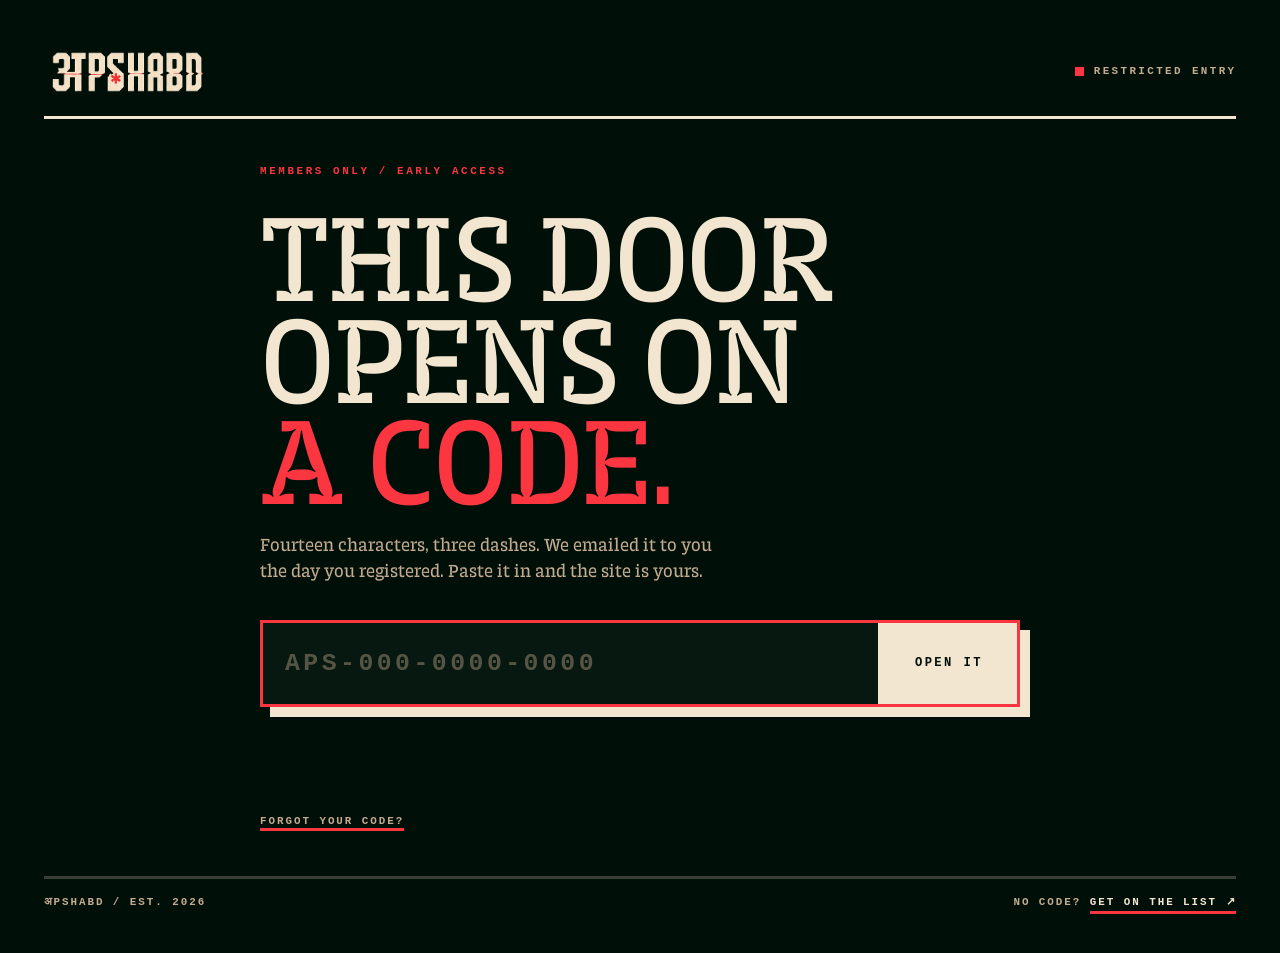
==== commit 89c4f13c: "Gate the site behind access codes, with lost-code recovery Every page now sits behind enter.html unt" ====
--- a/index.html
+++ b/index.html
@@ -11,12 +11,17 @@
   <meta http-equiv="Referrer-Policy" content="strict-origin-when-cross-origin" />
   <meta http-equiv="Permissions-Policy" content="camera=(), microphone=(), geolocation=()" />
   <meta http-equiv="Content-Security-Policy" content="default-src 'self'; style-src 'self' 'unsafe-inline' https://fonts.googleapis.com; font-src 'self' https://fonts.gstatic.com; img-src 'self' data:; script-src 'self'; connect-src 'none'; frame-src 'none'; object-src 'none';" />
+  <!-- The door. Blocking and first, so a visitor without a code is turned away
+       before any of this page paints. See gate-guard.js. -->
+  <script src="gate-guard.js?v=1"></script>
+
   <link rel="preconnect" href="https://fonts.googleapis.com" />
   <link href="https://fonts.googleapis.com/css2?family=Noto+Sans+Bengali:wght@500;700&family=Noto+Sans+Devanagari:wght@500;700&family=Noto+Sans+Kannada:wght@500;700&family=Noto+Sans+Tamil:wght@500;700&family=Noto+Sans+Telugu:wght@500;700&display=swap" rel="stylesheet" />
   <link rel="preload" href="assets/fonts/trench-slab/TrenchSlab-Regular.woff2" as="font" type="font/woff2" crossorigin />
   <link rel="preload" href="assets/campaign/web/06-mumbai-andheri-dadar-colaba-train.jpg" as="image" />
   <link rel="stylesheet" href="styles.css?v=30" />
   <link rel="stylesheet" href="tuezday.css?v=2" />
+  <link rel="stylesheet" href="brutal.css?v=1" />
 </head>
 <body>
   <a class="skip-link" href="#main">Skip to content</a>
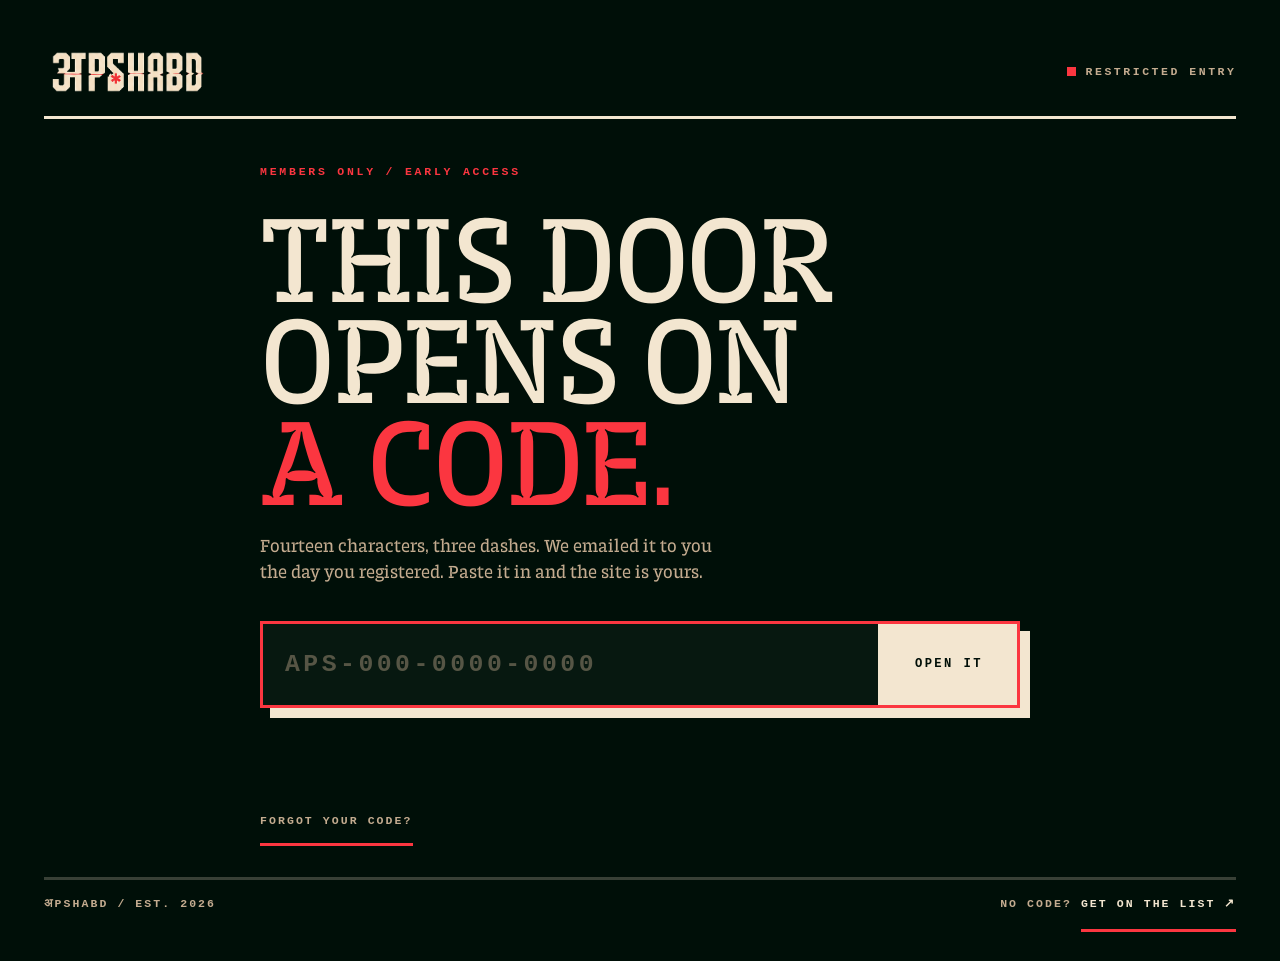
==== commit 859d0cca: "Audit pass: share cards, contrast, tap targets, image weight A full read of the site against a D2C c" ====
--- a/index.html
+++ b/index.html
@@ -3,25 +3,88 @@
 <head>
   <meta charset="UTF-8" />
   <meta name="viewport" content="width=device-width, initial-scale=1.0" />
-  <title>Streetwear from where you are</title>
+  <title>अPSHABD — Wear where you're from. Indian streetwear.</title>
   <meta name="description" content="Indian streetwear built from neighbourhood memory, local scripts, and the streets that made us." />
   <meta name="theme-color" content="#000f08" />
-  <meta http-equiv="X-Content-Type-Options" content="nosniff" />
-  <meta http-equiv="X-Frame-Options" content="DENY" />
+  <!-- Only Content-Security-Policy and Referrer-Policy do anything in meta form.
+       X-Frame-Options, X-Content-Type-Options and Permissions-Policy are header-only:
+       browsers ignore them here (and log an error for the first), so they are set in
+       .htaccess instead. Note that .htaccess is Apache-only - on Netlify, Vercel or
+       GitHub Pages these three need re-declaring in that host's own headers config. -->
   <meta http-equiv="Referrer-Policy" content="strict-origin-when-cross-origin" />
-  <meta http-equiv="Permissions-Policy" content="camera=(), microphone=(), geolocation=()" />
   <meta http-equiv="Content-Security-Policy" content="default-src 'self'; style-src 'self' 'unsafe-inline' https://fonts.googleapis.com; font-src 'self' https://fonts.gstatic.com; img-src 'self' data:; script-src 'self'; connect-src 'none'; frame-src 'none'; object-src 'none';" />
   <!-- The door. Blocking and first, so a visitor without a code is turned away
        before any of this page paints. See gate-guard.js. -->
   <script src="gate-guard.js?v=1"></script>
+  <link rel="canonical" href="https://pindropsilence.com/" />
+
+  <!-- Icons. One square mark, every surface: browser tab, iOS home screen,
+       Android install prompt. See assets/icons/. -->
+  <link rel="icon" href="/favicon.ico" sizes="32x32" />
+  <link rel="icon" type="image/png" sizes="16x16" href="assets/icons/favicon-16.png" />
+  <link rel="icon" type="image/png" sizes="32x32" href="assets/icons/favicon-32.png" />
+  <link rel="apple-touch-icon" sizes="180x180" href="assets/icons/apple-touch-icon.png" />
+  <link rel="manifest" href="site.webmanifest" />
+
+  <!-- Share card. Without these a link pasted into WhatsApp, Instagram DMs or
+       LinkedIn renders as a bare grey rectangle. Absolute URLs are required:
+       most scrapers do not resolve relative ones. -->
+  <meta property="og:type" content="website" />
+  <meta property="og:site_name" content="APSHABD" />
+  <meta property="og:locale" content="en_IN" />
+  <meta property="og:url" content="https://pindropsilence.com/" />
+  <meta property="og:title" content="APSHABD - Wear where you're from." />
+  <meta property="og:description" content="Indian streetwear built from neighbourhood memory, local scripts, and the streets that made us." />
+  <meta property="og:image" content="https://pindropsilence.com/assets/brand/apshabd-og.jpg" />
+  <meta property="og:image:width" content="1200" />
+  <meta property="og:image:height" content="630" />
+  <meta property="og:image:alt" content="The APSHABD wordmark on a dark ground, above the line 'Wear where you are from.'" />
+  <meta name="twitter:card" content="summary_large_image" />
+  <meta name="twitter:title" content="APSHABD - Wear where you're from." />
+  <meta name="twitter:description" content="Indian streetwear built from neighbourhood memory, local scripts, and the streets that made us." />
+  <meta name="twitter:image" content="https://pindropsilence.com/assets/brand/apshabd-og.jpg" />
 
   <link rel="preconnect" href="https://fonts.googleapis.com" />
   <link href="https://fonts.googleapis.com/css2?family=Noto+Sans+Bengali:wght@500;700&family=Noto+Sans+Devanagari:wght@500;700&family=Noto+Sans+Kannada:wght@500;700&family=Noto+Sans+Tamil:wght@500;700&family=Noto+Sans+Telugu:wght@500;700&display=swap" rel="stylesheet" />
   <link rel="preload" href="assets/fonts/trench-slab/TrenchSlab-Regular.woff2" as="font" type="font/woff2" crossorigin />
   <link rel="preload" href="assets/campaign/web/06-mumbai-andheri-dadar-colaba-train.jpg" as="image" />
-  <link rel="stylesheet" href="styles.css?v=30" />
-  <link rel="stylesheet" href="tuezday.css?v=2" />
-  <link rel="stylesheet" href="brutal.css?v=1" />
+  <!-- Structured data. Without it a search engine has to infer from the page
+       copy that "अPSHABD" is a clothing brand rather than a misspelling, and a
+       knowledge panel or a branded-search result has nothing to draw on.
+       Inline JSON-LD is allowed by the CSP because script-src 'self' governs
+       *executable* script; a type="application/ld+json" block is data. -->
+  <script type="application/ld+json">
+  {
+    "@context": "https://schema.org",
+    "@graph": [
+      {
+        "@type": "Organization",
+        "@id": "https://pindropsilence.com/#brand",
+        "name": "अPSHABD",
+        "alternateName": ["APSHABD", "Apshabd"],
+        "url": "https://pindropsilence.com/",
+        "logo": "https://pindropsilence.com/assets/icons/icon-512.png",
+        "image": "https://pindropsilence.com/assets/brand/apshabd-og.jpg",
+        "description": "Indian streetwear built from neighbourhood memory, local scripts, and the streets that made us.",
+        "foundingDate": "2026",
+        "areaServed": { "@type": "Country", "name": "India" },
+        "sameAs": ["https://www.instagram.com/pd.silence/"]
+      },
+      {
+        "@type": "WebSite",
+        "@id": "https://pindropsilence.com/#site",
+        "url": "https://pindropsilence.com/",
+        "name": "अPSHABD",
+        "inLanguage": "en-IN",
+        "publisher": { "@id": "https://pindropsilence.com/#brand" }
+      }
+    ]
+  }
+  </script>
+
+  <link rel="stylesheet" href="styles.css?v=33" />
+  <link rel="stylesheet" href="tuezday.css?v=4" />
+  <link rel="stylesheet" href="brutal.css?v=4" />
 </head>
 <body>
   <a class="skip-link" href="#main">Skip to content</a>
@@ -307,6 +370,12 @@
           </div>
         </div>
 
+        <!-- data-image is the frame that swaps into .city-preview on hover.
+             The craft section on this same page promises "nobody here is a
+             model borrowed from another city", so the five cities without
+             their own campaign photography get a holding plate rather than a
+             Chennai or Mumbai frame under their name. Replace each plate with
+             that city's real photography the day it exists. -->
         <div class="city-list reveal">
           <a class="city-row is-active" href="chennai.html?v=3" data-code="MAA / 01" data-city="CHENNAI" data-image="assets/campaign/web/01-chennai-adyar-fisherman.jpg">
             <span class="city-number">01</span><span class="city-native tamil" lang="ta">சென்னை</span><strong>Chennai</strong><span class="city-status live">Shop live</span><span class="city-arrow" aria-hidden="true">↗</span>
@@ -314,22 +383,22 @@
           <a class="city-row" href="mumbai.html?v=3" data-code="BOM / 02" data-city="MUMBAI" data-image="assets/campaign/web/mumbai-bandra-fruit-stall.jpg">
             <span class="city-number">02</span><span class="city-native devanagari" lang="mr">मुंबई</span><strong>Mumbai</strong><span class="city-status live">Shop live</span><span class="city-arrow" aria-hidden="true">↗</span>
           </a>
-          <a class="city-row" href="delhi.html?v=3" data-code="DEL / 03" data-city="DELHI" data-image="assets/delhi/hauz-khas/references/03-graffiti-lane.png">
+          <a class="city-row" href="delhi.html?v=3" data-code="DEL / 03" data-city="DELHI" data-image="assets/campaign/plates/delhi.jpg">
             <span class="city-number">03</span><span class="city-native devanagari" lang="hi">दिल्ली</span><strong>Delhi</strong><span class="city-status">In the works</span><span class="city-arrow" aria-hidden="true">↗</span>
           </a>
-          <a class="city-row" href="bangalore.html?v=3" data-code="BLR / 04" data-city="BANGALORE" data-image="assets/campaign/web/04-chennai-anna-nagar-drummer.jpg">
+          <a class="city-row" href="bangalore.html?v=3" data-code="BLR / 04" data-city="BANGALORE" data-image="assets/campaign/plates/bangalore.jpg">
             <span class="city-number">04</span><span class="city-native kannada" lang="kn">ಬೆಂಗಳೂರು</span><strong>Bangalore</strong><span class="city-status">In the works</span><span class="city-arrow" aria-hidden="true">↗</span>
           </a>
-          <a class="city-row" href="kolkata.html?v=3" data-code="CCU / 05" data-city="KOLKATA" data-image="assets/campaign/web/09-chennai-mylapore-train.jpg">
+          <a class="city-row" href="kolkata.html?v=3" data-code="CCU / 05" data-city="KOLKATA" data-image="assets/campaign/plates/kolkata.jpg">
             <span class="city-number">05</span><span class="city-native bengali" lang="bn">কলকাতা</span><strong>Kolkata</strong><span class="city-status">In the works</span><span class="city-arrow" aria-hidden="true">↗</span>
           </a>
-          <a class="city-row" href="hyderabad.html?v=3" data-code="HYD / 06" data-city="HYDERABAD" data-image="assets/campaign/web/05-chennai-marina-water-carrier.jpg">
+          <a class="city-row" href="hyderabad.html?v=3" data-code="HYD / 06" data-city="HYDERABAD" data-image="assets/campaign/plates/hyderabad.jpg">
             <span class="city-number">06</span><span class="city-native telugu" lang="te">హైదరాబాద్</span><strong>Hyderabad</strong><span class="city-status">In the works</span><span class="city-arrow" aria-hidden="true">↗</span>
           </a>
-          <a class="city-row" href="pune.html?v=3" data-code="PNQ / 07" data-city="PUNE" data-image="assets/campaign/web/mumbai-dadar-skateboard.jpg">
+          <a class="city-row" href="pune.html?v=3" data-code="PNQ / 07" data-city="PUNE" data-image="assets/campaign/plates/pune.jpg">
             <span class="city-number">07</span><span class="city-native devanagari" lang="mr">पुणे</span><strong>Pune</strong><span class="city-status">Last in line</span><span class="city-arrow" aria-hidden="true">↗</span>
           </a>
-          <a class="city-row city-row-yours" href="drop-a-pin.html" data-code="YOU / 08" data-city="YOUR CITY" data-image="assets/campaign/web/02-mumbai-thane-fisherman.jpg">
+          <a class="city-row city-row-yours" href="drop-a-pin.html" data-code="YOU / 08" data-city="YOUR CITY" data-image="assets/campaign/plates/your-city.jpg">
             <span class="city-number">08</span><span class="city-native">+</span><strong>Your city</strong><span class="city-status">Make the call</span><span class="city-arrow" aria-hidden="true">↗</span>
           </a>
         </div>
--- a/styles.css
+++ b/styles.css
@@ -24,12 +24,30 @@
   --cream: #f3e6d0;
   --heritage: #c4ac90;
   --red: #fb3640;
+  /* The brand red reads at 5.3:1 on --night but only 2.99:1 on --cream, so on
+     light grounds it fails AA for anything that is actually meant to be read.
+     --red-ink is the same red pulled down to 4.8:1 on cream. Rule of thumb:
+     --red on dark and on display type, --red-ink for red *text* on cream. */
+  --red-ink: #c8101e;
   --ink: #06110b;
   --line-dark: rgba(0, 15, 8, 0.22);
   --line-light: rgba(243, 230, 208, 0.23);
   --font: "Trench Slab", "Arial Narrow", Impact, sans-serif;
   --ease: cubic-bezier(0.22, 1, 0.36, 1);
   --page: clamp(20px, 3.4vw, 58px);
+
+  /* ── Small-label scale ──────────────────────────────────────────────────
+     Every uppercase, wide-tracked label on the site draws from these two.
+     They were plain rem values, which put the section indexes at 10.9px and
+     the frame captions at 9px — and tracking that wide costs another notch
+     of legibility on top. max() sets a hard px floor while still letting the
+     whole scale grow for anyone who has raised their browser's font size.  */
+  --label: max(11.5px, 0.68rem);
+  --label-sm: max(10.5px, 0.6rem);
+
+  /* Nothing tappable should be smaller than this. iOS asks for 44, Android
+     for 48dp; 44 with generous hit padding satisfies both. */
+  --tap: 44px;
 }
 
 *, *::before, *::after { box-sizing: border-box; }
@@ -55,25 +73,25 @@
   text-rendering: optimizeLegibility;
 }
 
+/* ── Notch and home indicator ──────────────────────────────────────────────
+   A landscape iPhone reserves ~44px on the notch side. The page gutter is
+   20px there, so without this the section indexes, the city rows and the
+   footer all run under the cutout. Insetting the whole body rather than each
+   section keeps the full-bleed blocks aligned with the copy above them, and
+   the strip that opens up is filled by the body's own --night, so it reads
+   as letterboxing rather than as a gap. Fixed chrome is positioned against
+   the viewport, not the body, so the header and rail inset themselves. */
+@media (orientation: landscape) {
+  body {
+    padding-left: env(safe-area-inset-left);
+    padding-right: env(safe-area-inset-right);
+  }
+}
+
 body.menu-open { overflow: hidden; }
 body.menu-open .site-header { color: var(--night); }
 body.menu-open .brand-logo-cream { display: none; }
 body.menu-open .brand-logo-night { display: block; }
-
-/* Halftone print screen over the whole page. Two interleaved dot phases at one
-   pitch: ink dots read on the cream sections, cream dots on the night ones. */
-body::after {
-  content: "";
-  position: fixed;
-  inset: 0;
-  z-index: 9000;
-  pointer-events: none;
-  background-image:
-    radial-gradient(circle at 50% 50%, rgba(0, 15, 8, 0.17) 1.05px, transparent 1.15px),
-    radial-gradient(circle at 50% 50%, rgba(243, 230, 208, 0.085) 1.05px, transparent 1.15px);
-  background-size: 4px 4px;
-  background-position: 0 0, 2px 2px;
-}
 
 img { display: block; width: 100%; }
 a { color: inherit; }
@@ -96,8 +114,8 @@
   position: fixed;
   z-index: 40;
   top: 88px;
-  right: clamp(8px, 1.1vw, 18px);
-  bottom: 22px;
+  right: calc(clamp(8px, 1.1vw, 18px) + env(safe-area-inset-right));
+  bottom: calc(22px + env(safe-area-inset-bottom));
   width: clamp(42px, 4.2vw, 68px);
   pointer-events: none;
   opacity: 0;
@@ -145,8 +163,8 @@
 .skip-link {
   position: fixed;
   z-index: 1000;
-  left: 16px;
-  top: 12px;
+  left: calc(16px + env(safe-area-inset-left));
+  top: calc(12px + env(safe-area-inset-top));
   padding: 10px 14px;
   background: var(--cream);
   color: var(--ink);
@@ -161,7 +179,8 @@
   inset: 0 0 auto;
   z-index: 100;
   height: 76px;
-  padding: 0 var(--page);
+  padding: 0 calc(var(--page) + env(safe-area-inset-right))
+           0 calc(var(--page) + env(safe-area-inset-left));
   display: grid;
   grid-template-columns: 1fr auto;
   align-items: center;
@@ -181,7 +200,12 @@
   position: relative;
   z-index: 102;
   width: max-content;
-  display: block;
+  /* The wordmark is only 38px tall. Flex-centring it inside a --tap-high box
+     keeps it exactly where it was — the header centres the row either way —
+     while giving the home link a full-size target. */
+  min-height: var(--tap);
+  display: flex;
+  align-items: center;
   text-decoration: none;
   line-height: 0;
 }
@@ -232,6 +256,19 @@
 }
 
 .menu-toggle { display: none; }
+
+/* The wordmark and the hamburger are the first two things a keyboard visitor
+   reaches on every page, and neither had a focus treatment — the header's own
+   :focus-visible rules only ever covered the nav links. */
+.brand:focus-visible,
+.menu-toggle:focus-visible {
+  outline: 2px solid var(--red);
+  outline-offset: 6px;
+}
+
+/* Inside the open red panel a red ring would disappear. */
+body.menu-open .brand:focus-visible,
+body.menu-open .menu-toggle:focus-visible { outline-color: var(--night); }
 
 .hero {
   position: relative;
@@ -337,7 +374,7 @@
   padding-bottom: 12px;
   border-bottom: 1px solid currentColor;
   text-transform: uppercase;
-  font-size: 0.68rem;
+  font-size: var(--label);
   letter-spacing: 0.17em;
 }
 
@@ -395,6 +432,7 @@
 }
 
 .text-link {
+  position: relative;
   width: max-content;
   display: inline-flex;
   align-items: center;
@@ -408,12 +446,24 @@
   transition: color 0.25s ease, gap 0.35s var(--ease);
 }
 
+/* These are the in-copy CTAs — "Find your city", "Put your street on the map"
+   — and the rule under them is the whole visual, so the box can only be 25px
+   tall. Padding would drag the underline off the baseline it shares with the
+   text, and a negative margin to cancel it would pull the link out of the
+   grids it sits in. An overlay costs no layout and takes the target to 44. */
+.text-link::before {
+  content: "";
+  position: absolute;
+  inset: calc((var(--tap) - 25px) / -2) -10px calc((var(--tap) - 25px) / -2 - 8px);
+}
+
 .text-link:hover,
 .text-link:focus-visible,
 .text-link:active { color: var(--red); gap: 38px; }
+/* .dark sits on cream, where the display red drops to 2.99:1. */
 .text-link.dark:hover,
 .text-link.dark:focus-visible,
-.text-link.dark:active { color: var(--red); }
+.text-link.dark:active { color: var(--red-ink); }
 
 .hero-image {
   position: relative;
@@ -459,7 +509,7 @@
   justify-content: space-between;
   gap: 20px;
   color: var(--cream);
-  font-size: 0.67rem;
+  font-size: var(--label);
   letter-spacing: 0.13em;
   text-transform: uppercase;
 }
@@ -479,7 +529,7 @@
   transform: rotate(4deg);
   text-align: center;
   text-transform: uppercase;
-  font-size: 0.55rem;
+  font-size: var(--label-sm);
   letter-spacing: 0.16em;
 }
 
@@ -511,10 +561,14 @@
   font-size: clamp(1.05rem, 1.6vw, 1.45rem);
 }
 
+/* Cream on the ticker's red is 2.99:1 — fine for a hairline ornament, thin for
+   a 14px glyph sitting inline with the city names. Night is what the names
+   already use and takes it to 5.3:1; the size drop keeps it reading as a
+   separator rather than as an eighth city. */
 .ticker-track i {
   font-style: normal;
-  color: var(--cream);
-  font-size: 0.85em;
+  color: var(--night);
+  font-size: 0.72em;
 }
 
 @keyframes ticker { to { transform: translateX(-50%); } }
@@ -634,9 +688,11 @@
   max-width: 540px;
 }
 
+/* Red on cream, and at the small end of its clamp it is well under the 24px
+   that would let it count as large text — so this is the darker red. */
 .manifesto-copy .lead {
   margin-bottom: 1.7em;
-  color: var(--red);
+  color: var(--red-ink);
   font-size: clamp(1.35rem, 2vw, 2rem);
   line-height: 1.15;
 }
@@ -892,7 +948,7 @@
   color: var(--cream);
   text-transform: uppercase;
   letter-spacing: 0.12em;
-  font-size: 0.56rem;
+  font-size: var(--label-sm);
 }
 
 .wall-frame figcaption i { font-style: normal; color: var(--heritage); }
@@ -1096,7 +1152,7 @@
 }
 
 .city-preview-overlay span {
-  font-size: 0.68rem;
+  font-size: var(--label);
   letter-spacing: 0.18em;
 }
 
@@ -1149,10 +1205,13 @@
 .city-row:active::before,
 .city-row.is-active::before { right: 0; }
 
+/* Floored in px, not rem: at 0.64rem these land near 10px, and "Shop live" is
+   the one label on this page that tells a visitor what they can actually buy.
+   It does not get to be the least readable thing in the section. */
 .city-number,
 .city-status {
   text-transform: uppercase;
-  font-size: 0.64rem;
+  font-size: clamp(11px, 0.64rem, 0.64rem);
   letter-spacing: 0.13em;
 }
 
@@ -1170,8 +1229,9 @@
   text-transform: uppercase;
 }
 
-.city-status { opacity: 0.58; text-align: right; }
-.city-status.live { color: var(--red); opacity: 1; }
+.city-status { opacity: 0.7; text-align: right; }
+/* Idle the row sits on cream, so the darker red; the fill below swaps it back. */
+.city-status.live { color: var(--red-ink); opacity: 1; }
 .city-row:hover .city-status.live,
 .city-row:focus-visible .city-status.live,
 .city-row:active .city-status.live,
@@ -1206,7 +1266,7 @@
   margin-bottom: 34px;
   text-transform: uppercase;
   letter-spacing: 0.18em;
-  font-size: 0.68rem;
+  font-size: var(--label);
 }
 
 .pin-copy { position: relative; z-index: 2; min-width: 0; }
@@ -1312,22 +1372,24 @@
   align-items: end;
   gap: 70px;
   text-transform: uppercase;
-  font-size: 0.65rem;
+  font-size: var(--label);
   letter-spacing: 0.12em;
 }
 
 .footer-meta > div { display: grid; gap: 6px; }
 .footer-meta a {
   width: max-content;
-  /* Text is 14px tall; the padding brings the real tap target close to the
-     44px minimum without shifting the visible layout (negative margin cancels it). */
-  padding: 10px 0;
-  margin: -10px 0;
+  /* Text is ~14px tall; the padding takes the real tap target to the 44px
+     minimum without shifting the visible layout (negative margin cancels it).
+     10px each side only reached 34px, so it is computed off --tap now. */
+  padding: calc((var(--tap) - 14px) / 2) 0;
+  margin: calc((var(--tap) - 14px) / -2) 0;
   text-decoration: none;
 }
+/* Cream ground: the darker red. */
 .footer-meta a:hover,
 .footer-meta a:focus-visible,
-.footer-meta a:active { color: var(--red); }
+.footer-meta a:active { color: var(--red-ink); }
 .footer-meta p { margin: 0; }
 
 .footer-powered {
@@ -1390,7 +1452,7 @@
     background: transparent;
     text-transform: uppercase;
     letter-spacing: 0.12em;
-    font-size: 0.68rem;
+    font-size: var(--label);
   }
   .menu-icon,
   .menu-icon::before {
@@ -1406,12 +1468,22 @@
   .site-nav {
     position: fixed;
     inset: 0;
-    padding: 110px var(--page) 44px;
+    padding: calc(110px + env(safe-area-inset-top)) calc(var(--page) + env(safe-area-inset-right))
+             calc(44px + env(safe-area-inset-bottom)) calc(var(--page) + env(safe-area-inset-left));
     display: flex;
     flex-direction: column;
     align-items: stretch;
+    /* flex-end while the links fit — the panel is meant to sit down by the
+       thumb — but a landscape phone is only ~375px tall and the four links
+       need ~577px. Pinned to the bottom with no scroller, the overflow went
+       off the *top*: "Our story" ended up above y=0, behind the fixed header,
+       unreachable because nothing could scroll. safe-area-inset keeps the
+       same links clear of the notch and the home indicator. */
     justify-content: flex-end;
     gap: 0;
+    overflow-y: auto;
+    overscroll-behavior: contain;
+    -webkit-overflow-scrolling: touch;
     background: var(--red);
     color: var(--night);
     transform: translateY(-100%);
@@ -1420,10 +1492,26 @@
   }
   .site-nav.is-open { transform: translateY(0); visibility: visible; }
   .site-nav a {
+    flex: none;
     padding: 18px 0 14px;
     border-bottom: 1px solid currentColor;
     font-size: clamp(2.2rem, 8vw, 4.2rem);
     letter-spacing: -0.04em;
+  }
+
+  /* Short viewport — landscape phones, and portrait once the keyboard is up.
+     Shrink the links and drop the top padding to the header's height so the
+     whole menu fits without scrolling wherever it still can. */
+  @media (max-height: 560px) {
+    .site-nav {
+      padding-top: calc(78px + env(safe-area-inset-top));
+      padding-bottom: calc(20px + env(safe-area-inset-bottom));
+      justify-content: flex-start;
+    }
+    .site-nav a {
+      padding: 11px 0 9px;
+      font-size: clamp(1.5rem, 5.2vh, 2.4rem);
+    }
   }
   .site-nav .nav-cta { border: 0; border-bottom: 1px solid currentColor; }
   .site-nav .nav-cta:hover { background: none; }
@@ -1488,7 +1576,7 @@
   .manifesto,
   .campaign,
   .city-index { padding-top: 58px; }
-  .section-index { font-size: 0.58rem; }
+  .section-index { font-size: var(--label-sm); }
   .manifesto-grid { padding-block: 70px 90px; gap: 50px; }
   .manifesto-title,
   .campaign-heading h2,
@@ -1521,14 +1609,18 @@
   .tw-word-wrap { min-width: 0; }
   .typewriter-link { width: 100%; max-width: none; }
   .cities-heading { padding-bottom: 70px; }
+  /* minmax(0, 1fr), not 1fr: a bare fr track floors at min-content, so the
+     city name set at 8vw held the whole row open and the grid could not fit
+     the gutter. On a 280px screen that pushed the row 26px past its column
+     and the fill ran off under the clip. This lets the name column give. */
   .city-row {
     min-height: 92px;
-    grid-template-columns: 26px 1fr auto 20px;
+    grid-template-columns: 26px minmax(0, 1fr) auto 20px;
     gap: 10px;
   }
   .city-native { display: none; }
   .city-row strong { font-size: clamp(1.65rem, 8vw, 2.4rem); }
-  .city-status { font-size: 0.52rem; }
+  .city-status { font-size: 11px; }
   .city-row:hover,
   .city-row:focus-visible,
   .city-row.is-active { padding-inline: 10px; }
--- a/tuezday.css
+++ b/tuezday.css
@@ -14,6 +14,9 @@
 
   display: inline-flex;
   align-items: center;
+  /* The badge is a link, so it answers to the same 44px floor as everything
+     else tappable — it was 38px, which is a miss on a phone. */
+  min-height: 44px;
   gap: 10px;
   padding: 7px 12px 8px;
   background: var(--tz-paper);
@@ -38,11 +41,14 @@
 
 .tz-badge-label {
   font-family: 'Space Grotesk', sans-serif;
-  font-size: .5rem;
+  /* .5rem put this at 8px, and the mobile rule below took it to 7.2px with
+     0.2em tracking on top. Floored at 10px — small enough to stay a footnote,
+     large enough to actually be a word. */
+  font-size: max(10px, 0.5rem);
   letter-spacing: .24em;
   font-weight: 700;
   text-transform: uppercase;
-  color: rgba(26,26,26,.55);
+  color: rgba(26, 26, 26, 0.72);
   white-space: nowrap;
 }
 
@@ -114,7 +120,7 @@
 /* ── MOBILE ───────────────────────────────────────────── */
 @media (max-width: 560px) {
   .tz-badge { gap: 8px; padding: 6px 10px 7px; }
-  .tz-badge-label { font-size: .45rem; letter-spacing: .2em; }
+  .tz-badge-label { letter-spacing: .18em; }
   .tz-mark-word { font-size: .9rem; }
   .tz-mark-tld { font-size: .74rem; }
 
--- a/brutal.css
+++ b/brutal.css
@@ -0,0 +1,654 @@
+/* ══════════════════════════════════════════════════════════════════════════
+   BRUTALIST LAYER — अPSHABD
+
+   One design pass, loaded last on every page of the main site, so ordinary
+   rules here win on source order. !important appears in three places only,
+   each annotated where it happens: the zero-specificity radius reset, the
+   collapsing of a pressed control's plate, and the declarations
+   city-brand.css already marks !important itself. Never as a shortcut.
+
+   The move: everything soft becomes structural. Hairlines thicken into
+   rules, blurs and gradient scrims become flat slabs, section joins are
+   declared rather than blended, and anything you can press stands on a hard
+   offset shadow — screen-print misregistration, not a drop shadow. The
+   palette does not change; the brand's four colours simply stop blending
+   into each other.
+
+   To revert: delete the <link rel="stylesheet" href="brutal.css"> from each
+   page. Nothing in the base sheets depends on this file.
+   ══════════════════════════════════════════════════════════════════════════ */
+
+:root {
+  --br-rule: 3px;
+  --br-rule-heavy: 6px;
+  --br-off: 10px;
+  --br-off-sm: 6px;
+
+  /* The brand's own values, restated under this layer's own names rather
+     than read off the base sheets. The three page families spell the same
+     palette differently — styles.css and pin-form.css say --cream/--night,
+     the city pages say --ap-cream/--ap-night — and an unresolvable var()
+     silently voids the whole declaration it sits in, so a rule shared
+     between them cannot safely name either set. These always resolve. */
+  --br-ink: #000f08;
+  --br-paper: #f3e6d0;
+  --br-red: #fb3640;
+
+  /* A system stack, so the "exposed data" labels cost no extra font request
+     and stay legible at the 0.6rem sizes the meta rows run at. */
+  --br-mono: ui-monospace, "Cascadia Mono", "Segoe UI Mono", Consolas,
+             "Liberation Mono", "Courier New", monospace;
+}
+
+/* ── Global: nothing rounded, nothing blurred ─────────────────────────────
+   Brutalism has no soft edge to hide behind.
+
+   The radius reset needs !important despite loading last: the universal
+   selector has zero specificity, so the 2–3px radii already set on .card,
+   .wait and the attribution badge would all outrank it. Nothing on the site
+   wants a rounded corner while this layer is on, so the blanket is safe.
+
+   The blur removals are listed by selector rather than swept up the same way
+   because backdrop-filter creates a containing block — dropping it
+   everywhere would move fixed descendants that currently anchor to those
+   bars. */
+*,
+*::before,
+*::after { border-radius: 0 !important; }
+
+.site-header,
+.site-header.is-scrolled,
+.nav,
+.nav.glass,
+.glass,
+.pin-progress {
+  backdrop-filter: none;
+  -webkit-backdrop-filter: none;
+}
+
+/* Photography goes harder, not softer: the base sheets desaturate to sit
+   the images back into the page, which is the opposite of what this wants. */
+.hero-image > img,
+.campaign-card img,
+.wall-frame img,
+.city-preview img,
+.face-shot img,
+.street-frame img { filter: saturate(0.92) contrast(1.16); }
+
+@media (hover: hover) and (pointer: fine) {
+  .hero-image:hover > img,
+  .campaign-card:hover img,
+  .wall-frame:hover img { filter: saturate(1) contrast(1.2); }
+}
+
+/* ── Micro-labels ─────────────────────────────────────────────────────────
+   Every piece of meta type on the site — indices, coordinates, statuses,
+   captions — reads as machine output rather than as quiet editorial type. */
+.site-nav a,
+.hero-kicker,
+.section-index,
+.text-link,
+.hero-image figcaption,
+.campaign-card figcaption,
+.wall-frame figcaption,
+.city-number,
+.city-status,
+.city-preview-overlay span,
+.image-stamp,
+.eyebrow,
+.footer-meta,
+.typewriter-link,
+.button,
+.nav-cta,
+.nav-links a,
+.pin-hero-meta,
+.hero-index,
+.q-num,
+.progress-label,
+.pin-progress-count,
+.char-count,
+.volume-scale,
+.pin-receipt dt,
+.pin-receipt-label,
+.pin-footer-meta,
+.field label,
+.product-fieldset legend,
+.city-choice em,
+.back,
+.nav-city,
+.stamp,
+.streets-label,
+.face-code,
+.face-role,
+.street-loc,
+.street-role,
+.drop-face-tag,
+.drop-ways-label,
+.footer > p {
+  font-family: var(--br-mono);
+  font-weight: 700;
+}
+
+/* ── Pressables ───────────────────────────────────────────────────────────
+   One behaviour everywhere: the control sits on a hard offset plate, and
+   pressing it drives the control down into that plate until the two line
+   up. Because the travel and the shadow are the same distance, the outer
+   edge never moves — only the gap under it closes.
+
+   The collapse is !important because several of these controls take their
+   resting plate from a hover rule or, on the city pages, from a declaration
+   this layer already had to mark !important — the press has to win over
+   whichever one is in play. */
+.nav-cta,
+.typewriter-link,
+.button,
+.btn,
+.cta,
+.tw-cta,
+.drop-view-button,
+.skip-link {
+  border-width: var(--br-rule);
+  border-style: solid;
+  font-family: var(--br-mono);
+  font-weight: 700;
+}
+
+.nav-cta:active,
+.typewriter-link:active,
+.button:active,
+.btn:not(:disabled):active,
+.cta:active,
+.tw-cta:active,
+.drop-view-button:active {
+  transform: translate(var(--br-off-sm), var(--br-off-sm));
+  box-shadow: 0 0 0 transparent !important;
+}
+
+/* ══════════════════════════════════════════════════════════════════════════
+   INDEX
+   ══════════════════════════════════════════════════════════════════════════ */
+
+/* The header stops floating and becomes a fixed bar with a declared bottom
+   edge. It was already night-on-night once scrolled; committing to that at
+   rest costs nothing and removes the height change mid-scroll. */
+.site-header,
+.site-header.is-scrolled {
+  height: 76px;
+  background: var(--br-ink);
+  border-bottom: var(--br-rule) solid var(--br-paper);
+  transition: none;
+}
+
+/* The open mobile menu is a red panel that covers the viewport, and only the
+   wordmark and the toggle sit above it — a solid header bar behind that
+   panel would strand its own night-coloured type on night. */
+body.menu-open .site-header,
+body.menu-open .site-header.is-scrolled {
+  background: transparent;
+  border-bottom-color: transparent;
+}
+
+.skip-link { box-shadow: var(--br-off-sm) var(--br-off-sm) 0 var(--br-red); }
+
+.nav-cta {
+  padding: 10px 15px 9px;
+  box-shadow: var(--br-off-sm) var(--br-off-sm) 0 var(--br-red);
+}
+
+.nav-cta:hover,
+.nav-cta:focus-visible,
+.nav-cta:active {
+  background: var(--br-red);
+  border-color: var(--br-red);
+  color: var(--br-ink);
+  box-shadow: var(--br-off-sm) var(--br-off-sm) 0 var(--br-paper);
+}
+
+/* Underlines carry the same weight as every other rule on the page. */
+.site-nav a:not(.nav-cta)::after { height: var(--br-rule); bottom: -7px; }
+.text-link { border-bottom-width: var(--br-rule); padding-bottom: 7px; }
+
+/* ── Index slabs ──────────────────────────────────────────────────────────
+   The kicker and the section indices were hairline-ruled captions. They
+   become solid tags instead — the loudest, cheapest way to make the page's
+   own structure visible, and they already have the right flex shape. */
+.hero-kicker,
+.section-index {
+  padding: 12px 16px 10px;
+  border: 0;
+  opacity: 1;
+}
+
+.hero-kicker { background: var(--br-red); color: var(--br-ink); }
+.section-index { background: var(--br-ink); color: var(--br-paper); }
+.section-index.light { background: var(--br-paper); color: var(--br-ink); }
+
+/* ── Hero ─────────────────────────────────────────────────────────────────
+   The accent line prints out of register with itself. Kept in em so it
+   tracks the headline's clamp all the way down to the 4rem mobile size. */
+.hero { border-bottom: var(--br-rule-heavy) solid var(--br-paper); }
+
+.hero-title-accent { text-shadow: 0.05em 0.05em 0 var(--br-paper); }
+
+/* Border only, no offset plate: this cell runs to the right edge of the
+   viewport, so a shadow would fall straight into body's overflow clip. */
+.hero-image { border: var(--br-rule) solid var(--br-paper); }
+
+/* The specular sweep and the scrim were both there to soften — the caption
+   picks up its own ground below, so neither is load-bearing any more. */
+.hero-image::before,
+.hero-image::after,
+.campaign-card::after,
+.city-preview::after { display: none; }
+
+/* Captions become clamped information bars rather than type floating on a
+   fade. Full-bleed and hard-ruled, so they read as part of the frame. */
+.hero-image figcaption,
+.campaign-card figcaption,
+.wall-frame figcaption,
+.city-preview-overlay {
+  inset: auto 0 0;
+  padding: 12px 16px 10px;
+  border-top: var(--br-rule) solid var(--br-paper);
+  background: var(--br-ink);
+}
+
+/* 0.58rem put these at 9.3px, and they carry the one piece of information the
+   craft wall is making a claim about — which postcode each frame was shot in.
+   --label-sm floors them at 10.5px; the fallback keeps this sheet standalone. */
+.wall-frame figcaption { font-size: var(--label-sm, max(10.5px, 0.6rem)); }
+.city-preview-overlay { align-items: center; }
+
+.image-stamp {
+  border: var(--br-rule) solid var(--br-ink);
+  box-shadow: var(--br-off-sm) var(--br-off-sm) 0 var(--br-ink);
+}
+
+.hero-ticker { border-top: var(--br-rule) solid var(--br-paper); }
+
+/* ── Sections ─────────────────────────────────────────────────────────────
+   Every section join is declared with a heavy rule in the contrasting
+   colour, so the page reads as stacked slabs with visible seams rather
+   than as one continuous scroll. */
+.manifesto,
+.city-index,
+.site-footer { border-top: var(--br-rule-heavy) solid var(--br-ink); }
+
+.campaign,
+.wall,
+.typewriter-section { border-top: var(--br-rule-heavy) solid var(--br-paper); }
+
+.pin-cta { border-top: var(--br-rule-heavy) solid var(--br-ink); }
+
+.typewriter-section { border-bottom: var(--br-rule) solid var(--br-paper); }
+.wall { border-bottom: 0; }
+
+/* The lead paragraph carries the section's colour as a structural bar
+   instead of as tinted type sitting on its own. */
+.manifesto-copy .lead {
+  padding: 4px 0 4px 22px;
+  border-left: var(--br-rule-heavy) solid var(--br-red);
+}
+
+.identity-wordmark {
+  border-top: var(--br-rule) solid var(--br-ink);
+  border-bottom: var(--br-rule) solid var(--br-ink);
+}
+
+.campaign-card,
+.wall-frame,
+.city-preview { border: var(--br-rule) solid var(--br-paper); }
+
+.city-preview { border-color: var(--br-ink); }
+
+/* Flat scrim over the ident film. The gradient version faded the footage
+   out at the section's top and bottom edge; a hard cut is the honest
+   version of the same job now that both edges are ruled anyway. */
+.wall-veil { background: rgba(0, 15, 8, 0.82); }
+
+.typewriter-link {
+  box-shadow: var(--br-off-sm) var(--br-off-sm) 0 var(--br-red);
+  padding: 18px 20px 16px;
+}
+
+.typewriter-link:hover,
+.typewriter-link:focus-visible,
+.typewriter-link:active {
+  box-shadow: var(--br-off-sm) var(--br-off-sm) 0 var(--br-paper);
+}
+
+/* ── City index ───────────────────────────────────────────────────────────
+   The rows already wipe to a solid fill on hover; the rules between them
+   just need the weight to match. */
+.city-list { border-top: var(--br-rule) solid var(--br-ink); }
+.city-row { border-bottom: var(--br-rule) solid var(--br-ink); }
+
+.city-number {
+  padding: 5px 7px 4px;
+  background: var(--br-red);
+  color: var(--br-ink);
+  text-align: center;
+}
+
+.pin-cta { border-bottom: var(--br-rule-heavy) solid var(--br-ink); }
+
+.button { box-shadow: var(--br-off-sm) var(--br-off-sm) 0 var(--br-ink); }
+
+.button-light:hover,
+.button-light:focus-visible,
+.button-light:active {
+  box-shadow: var(--br-off-sm) var(--br-off-sm) 0 var(--br-paper);
+}
+
+/* The mark was a hairline construction drawing; at this weight it reads as
+   a printed plate instead. */
+.pin-mark { border-width: var(--br-rule-heavy); }
+.pin-mark::before { width: var(--br-rule); }
+.pin-mark::after { height: var(--br-rule); }
+
+.footer-logo { border-bottom: var(--br-rule) solid var(--br-ink); }
+.footer-powered { border-top: var(--br-rule) solid var(--br-ink); }
+
+/* ══════════════════════════════════════════════════════════════════════════
+   DROP A PIN
+   ══════════════════════════════════════════════════════════════════════════ */
+
+.nav { border-bottom: var(--br-rule) solid var(--br-paper); background: var(--br-ink); }
+.nav-current { padding: 10px 14px 9px; border: var(--br-rule) solid var(--br-paper); }
+
+.pin-progress {
+  background: var(--br-paper);
+  border-bottom: var(--br-rule) solid var(--br-ink);
+}
+
+/* Was a 4px hairline track. Now five declared cells that fill in — the
+   progress is a count you can read, not a bar that slides. */
+.pin-step-dot {
+  height: 14px;
+  border: var(--br-rule) solid var(--br-ink);
+  background: transparent;
+}
+
+.pin-step-dot.done { background: var(--br-red); }
+
+.pin-hero { border-bottom: var(--br-rule-heavy) solid var(--br-paper); }
+.pin-hero-meta { border-bottom: var(--br-rule) solid var(--br-paper); padding-bottom: 14px; }
+.pin-hero-copy a { border-bottom-width: var(--br-rule); padding-bottom: 11px; }
+
+.q { border-bottom: var(--br-rule) solid var(--br-ink); }
+
+.q-num {
+  width: max-content;
+  padding: 7px 11px 6px;
+  background: var(--br-red);
+  color: var(--br-ink);
+}
+
+/* ── Fields ───────────────────────────────────────────────────────────────
+   Inputs sit on their own plate. Focus swaps the plate to red rather than
+   adding a ring, so the focused field is the only red object on screen —
+   a stronger signal than the 3px halo it replaces, and it survives being
+   printed in one colour. */
+.pin-input,
+.pin-textarea {
+  border: var(--br-rule) solid var(--br-ink);
+  box-shadow: var(--br-off-sm) var(--br-off-sm) 0 rgba(0, 15, 8, 0.18);
+}
+
+.pin-input:hover,
+.pin-textarea:hover { border-color: var(--br-ink); }
+
+.pin-input:focus,
+.pin-textarea:focus,
+.pin-input.err,
+.pin-textarea.err {
+  border-color: var(--br-red);
+  box-shadow: var(--br-off-sm) var(--br-off-sm) 0 var(--br-red);
+}
+
+.city-choices { border-top: var(--br-rule) solid var(--br-ink); }
+
+.city-choice span {
+  border-right: var(--br-rule) solid var(--br-ink);
+  border-bottom: var(--br-rule) solid var(--br-ink);
+}
+
+.city-choice:nth-child(odd) span,
+.city-choice-new span { border-left: var(--br-rule) solid var(--br-ink); }
+
+/* Square markers throughout: the radio/checkbox distinction is already
+   carried by the choice groups' behaviour, and nothing else on the page
+   is round any more. */
+.city-choice span::after {
+  width: 18px;
+  height: 18px;
+  border: var(--br-rule) solid var(--br-ink);
+}
+
+.city-choice input:checked + span::after {
+  background: var(--br-red);
+  border-color: var(--br-ink);
+  box-shadow: none;
+}
+
+.chip span { border: var(--br-rule) solid var(--br-ink); }
+.chip:hover span { box-shadow: var(--br-off-sm) var(--br-off-sm) 0 var(--br-ink); }
+
+.chip input:checked + span {
+  border-color: var(--br-ink);
+  box-shadow: var(--br-off-sm) var(--br-off-sm) 0 var(--br-ink);
+}
+
+.chip input:focus-visible + span { outline-width: var(--br-rule); }
+
+.volume {
+  border: var(--br-rule) solid var(--br-ink);
+  box-shadow: var(--br-off) var(--br-off) 0 var(--br-ink);
+}
+
+.volume input[type="range"]::-webkit-slider-runnable-track {
+  height: 20px;
+  border: var(--br-rule) solid var(--br-ink);
+}
+
+.volume input[type="range"]::-webkit-slider-thumb {
+  width: 26px;
+  height: 26px;
+  /* (20px track box − 26px thumb) ÷ 2, so the thumb straddles the track. */
+  margin-top: -3px;
+  border: var(--br-rule) solid var(--br-ink);
+  border-radius: 0;
+  background: var(--br-red);
+  box-shadow: none;
+}
+
+.volume input[type="range"]::-moz-range-track { height: 20px; border: var(--br-rule) solid var(--br-ink); }
+.volume input[type="range"]::-moz-range-progress { height: 20px; }
+
+.volume input[type="range"]::-moz-range-thumb {
+  width: 20px;
+  height: 26px;
+  border: var(--br-rule) solid var(--br-ink);
+  border-radius: 0;
+  background: var(--br-red);
+  box-shadow: none;
+}
+
+.consent-box { width: 26px; height: 26px; border: var(--br-rule) solid var(--br-ink); }
+.consent { grid-template-columns: 26px 1fr; }
+
+.pin-submit { border-top: var(--br-rule-heavy) solid var(--br-ink); }
+
+.btn { box-shadow: var(--br-off-sm) var(--br-off-sm) 0 var(--br-ink); }
+
+.btn:hover,
+.btn:focus-visible { box-shadow: var(--br-off-sm) var(--br-off-sm) 0 var(--br-ink); }
+
+.btn-ghost { border-color: var(--br-ink); }
+
+.pin-receipt {
+  border: var(--br-rule) solid var(--br-ink);
+  box-shadow: var(--br-off) var(--br-off) 0 var(--br-red);
+}
+
+.pin-footer { border-top: var(--br-rule-heavy) solid var(--br-ink); }
+.pin-footer-meta { border-top: var(--br-rule) solid var(--br-paper); }
+
+/* ══════════════════════════════════════════════════════════════════════════
+   CITY PAGES
+
+   city-brand.css already flattens the seven cities onto one brand system,
+   and it does so with !important. Where a declaration below collides with
+   one of those, it has to match — every !important in this block exists for
+   that reason and for no other.
+   ══════════════════════════════════════════════════════════════════════════ */
+
+/* The nav was a floating inset glass pill. It becomes a bar clamped to the
+   top edge, which is also what city-brand.css was already pulling it towards. */
+.nav.glass {
+  background: var(--br-ink);
+  border-bottom: var(--br-rule) solid var(--br-paper);
+}
+
+.back { padding: 10px 0; }
+
+/* A bordered tag rather than an outlined caption. */
+.stamp {
+  padding: 9px 14px 8px;
+  border: var(--br-rule) solid var(--br-red);
+  background: var(--br-red);
+  color: var(--br-ink) !important;
+  letter-spacing: 0.24em;
+}
+
+.glass {
+  border: var(--br-rule) solid rgba(243, 230, 208, 0.5);
+  background: var(--br-ink);
+}
+
+.card {
+  border: var(--br-rule) solid rgba(243, 230, 208, 0.5) !important;
+  background: var(--br-ink) !important;
+  box-shadow: var(--br-off) var(--br-off) 0 var(--br-red) !important;
+  overflow: hidden;
+}
+
+.ph { border-bottom: var(--br-rule) solid rgba(243, 230, 208, 0.5); }
+
+.cta,
+.tw-cta {
+  border: var(--br-rule) solid var(--br-red);
+  box-shadow: var(--br-off-sm) var(--br-off-sm) 0 var(--br-paper);
+}
+
+.cta:hover,
+.cta:focus-visible,
+.tw-cta:hover,
+.tw-cta:focus-visible {
+  box-shadow: var(--br-off-sm) var(--br-off-sm) 0 var(--br-paper);
+}
+
+.drop-view-button {
+  border: var(--br-rule) solid var(--br-paper);
+  box-shadow: var(--br-off-sm) var(--br-off-sm) 0 var(--br-red);
+}
+
+.drop-view-button.is-active {
+  border-color: var(--br-red);
+  box-shadow: var(--br-off-sm) var(--br-off-sm) 0 var(--br-paper);
+}
+
+.drop-stage {
+  border: var(--br-rule) solid rgba(243, 230, 208, 0.5) !important;
+  background: var(--br-ink) !important;
+}
+
+/* This flipped the chip's plate from drop.css's translucent white to ink but
+   left drop.css's `color: #1a1a1a` in place — near-black type on a near-black
+   plate, 1.13:1. The FRONT/BACK chip on every product plate, on both live shop
+   pages, was invisible. */
+.drop-face-tag {
+  padding: 7px 10px 6px;
+  border: var(--br-rule) solid var(--br-paper);
+  background: var(--br-ink);
+  color: var(--br-paper);
+}
+
+/* Colourway swatches: square, hard-edged, and outlined at the same weight
+   as everything else, so the selected one reads at a glance. */
+.way {
+  border: var(--br-rule) solid var(--br-paper);
+  outline-offset: 3px;
+}
+
+.way.is-on {
+  outline: var(--br-rule) solid var(--br-red) !important;
+}
+
+/* Prints stay tilted — a stack of paper, not a grid — but each one now sits
+   on a plate instead of a soft shadow. */
+.street-print { box-shadow: var(--br-off) var(--br-off) 0 var(--br-red); }
+.street-frame { border: var(--br-rule) solid var(--br-paper); }
+.street-cap { border-top: var(--br-rule) solid var(--br-paper); padding-top: 12px; }
+.face-shot { border: var(--br-rule) solid var(--br-paper); }
+
+.streets,
+.faces { border-top: var(--br-rule-heavy) solid var(--br-paper); }
+
+/* The transit displays keep their LED matrix — that is the object being
+   drawn, not decoration — but the housing gets the site's rule weight. */
+.led-board,
+.train-board,
+.metro-board {
+  border: var(--br-rule) solid var(--br-paper);
+  box-shadow: var(--br-off-sm) var(--br-off-sm) 0 var(--br-red);
+}
+
+.footer { border-top: var(--br-rule-heavy) solid var(--br-ink); }
+
+/* ══════════════════════════════════════════════════════════════════════════
+   ATTRIBUTION BADGE
+
+   The Tuezday badge already speaks this language — a 2px rule and an offset
+   plate — so it only needs bringing up to the site's weight, not redrawing.
+   ══════════════════════════════════════════════════════════════════════════ */
+.tz-badge { border-width: var(--br-rule); box-shadow: var(--br-off-sm) var(--br-off-sm) 0 var(--tz-blue); }
+.tz-badge:hover,
+.tz-badge:focus-visible { box-shadow: var(--br-off-sm) var(--br-off-sm) 0 var(--tz-red); }
+
+/* ══════════════════════════════════════════════════════════════════════════
+   NARROW VIEWPORTS
+
+   The rules and plates scale down together. Left at desktop weight, a 6px
+   rule on a 360px column reads as a border for its own sake.
+   ══════════════════════════════════════════════════════════════════════════ */
+@media (max-width: 820px) {
+  :root {
+    --br-rule: 2px;
+    --br-rule-heavy: 4px;
+    --br-off: 7px;
+    --br-off-sm: 5px;
+  }
+
+  .site-header,
+  .site-header.is-scrolled { height: 68px; }
+
+  /* The menu panel's own links carry the weight at this width. */
+  .site-nav a { border-bottom-width: var(--br-rule); }
+  .site-nav .nav-cta { box-shadow: none; }
+}
+
+@media (max-width: 560px) {
+  /* 0.55rem is 8.8px, and these tags carry the page's own numbering — the
+     thing a reader uses to know where they are. --label-sm floors them at
+     10.5px; the fallback keeps this sheet usable on its own. */
+  .hero-kicker,
+  .section-index { padding: 10px 12px 8px; font-size: var(--label-sm, max(10.5px, 0.6rem)); }
+  .q-num { padding: 6px 9px 5px; }
+  .pin-step-dot { height: 10px; }
+  .volume { box-shadow: var(--br-off-sm) var(--br-off-sm) 0 var(--br-ink); }
+}
+
+/* Reduced motion: the press travel is the only movement this layer adds,
+   and it is a direct response to a press rather than ambient motion, so it
+   stays. Everything else here is static by construction. */
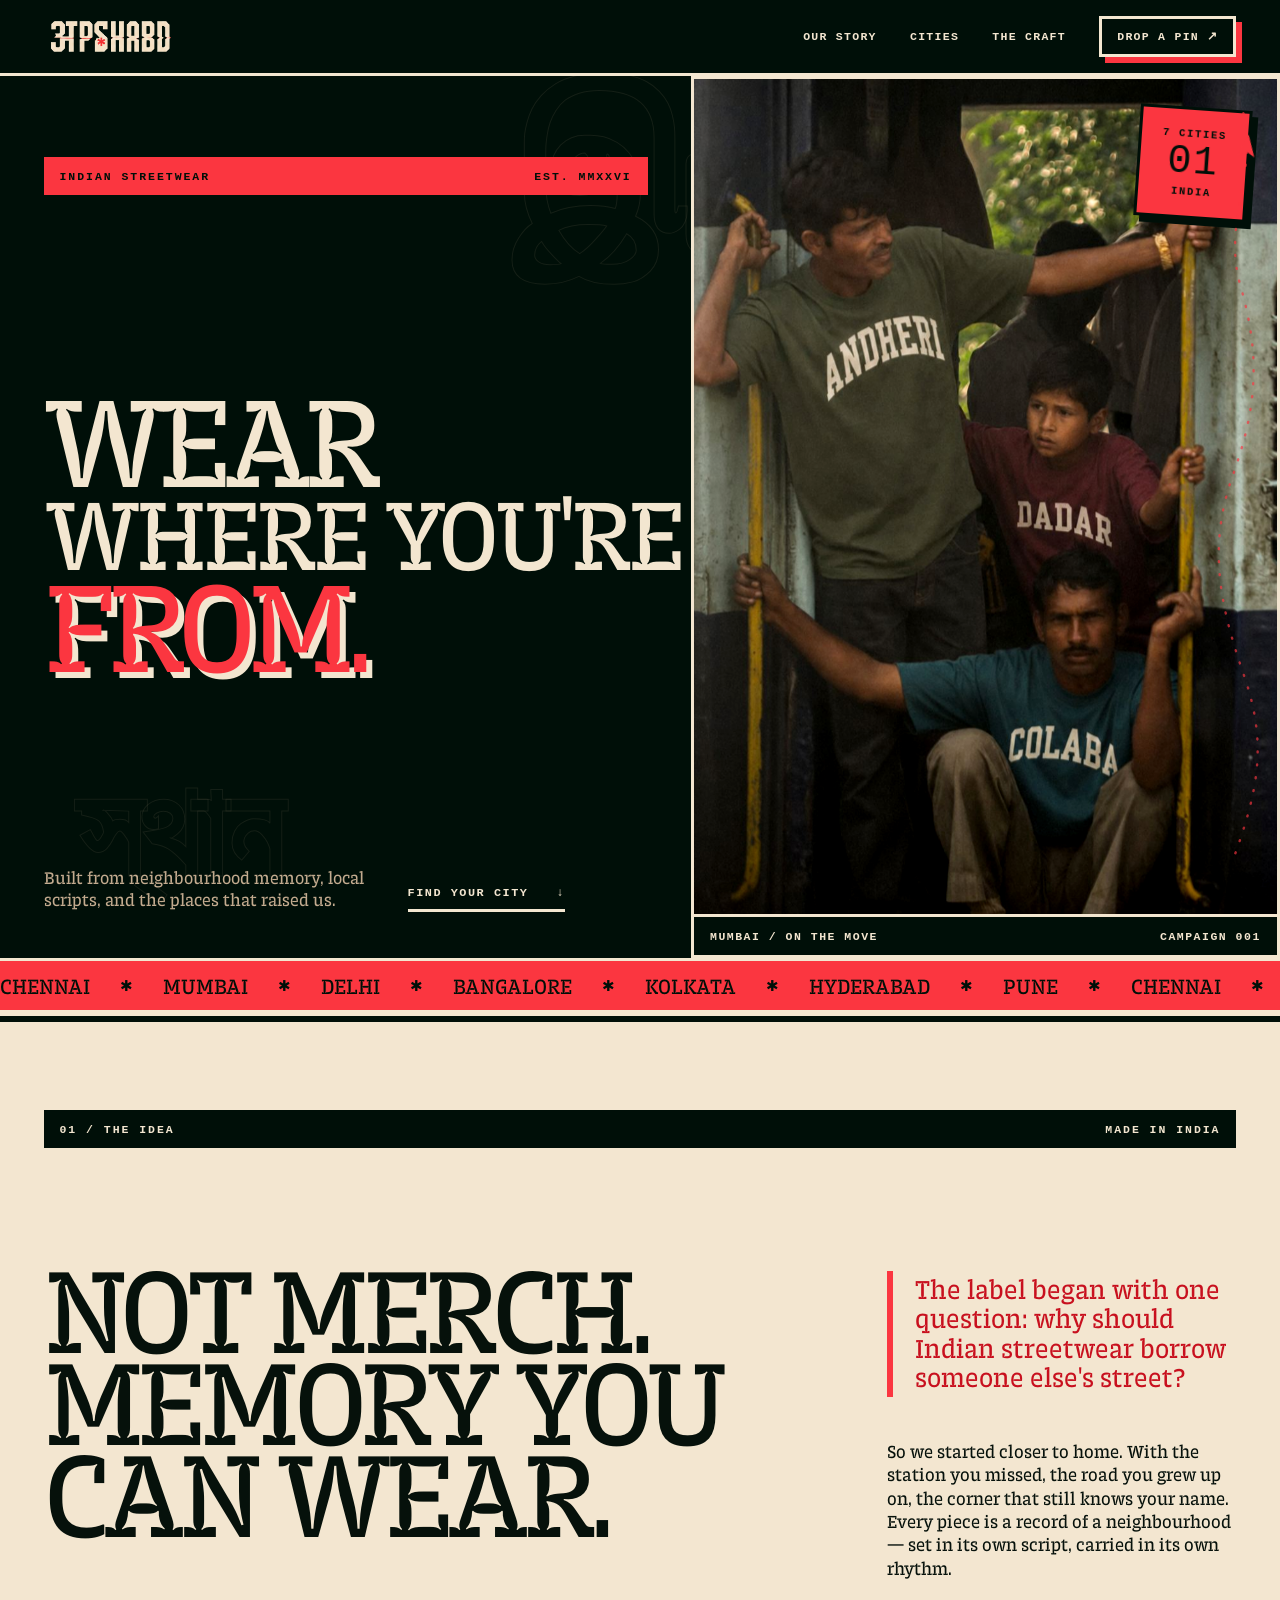
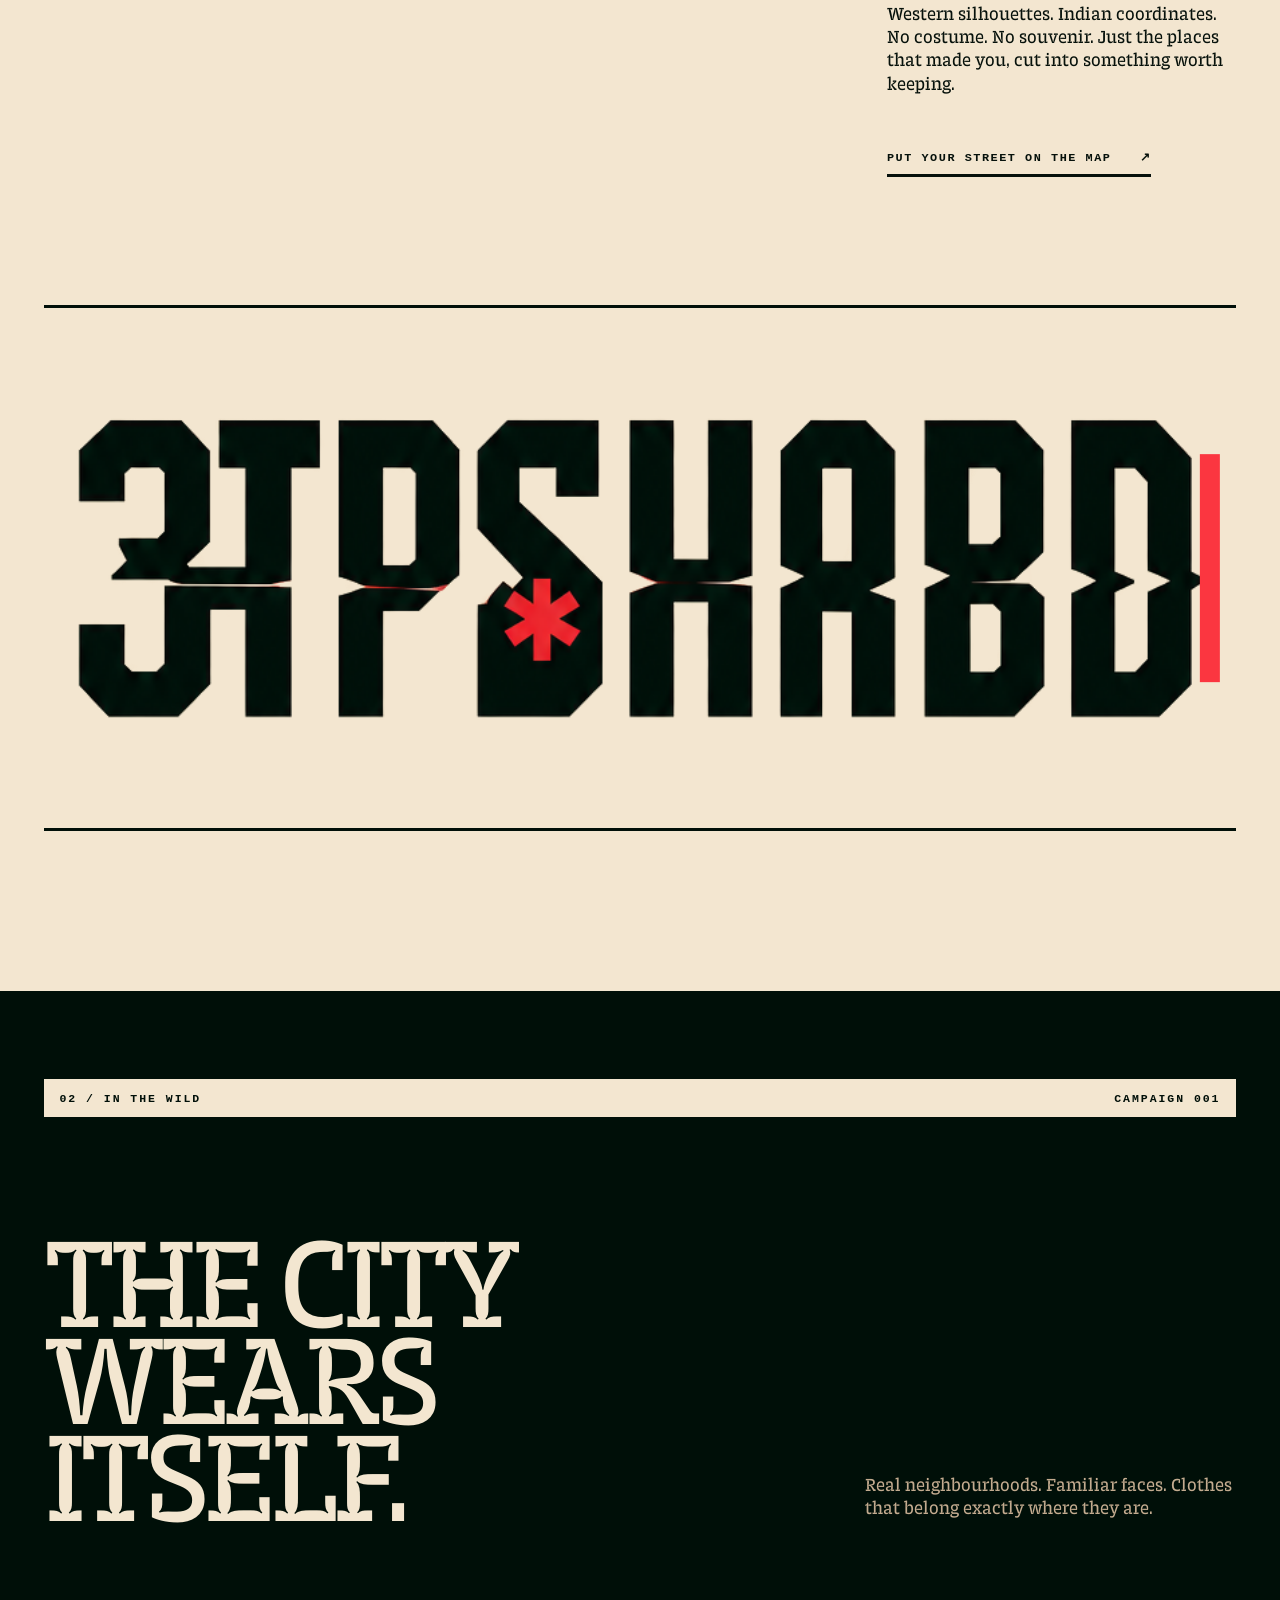
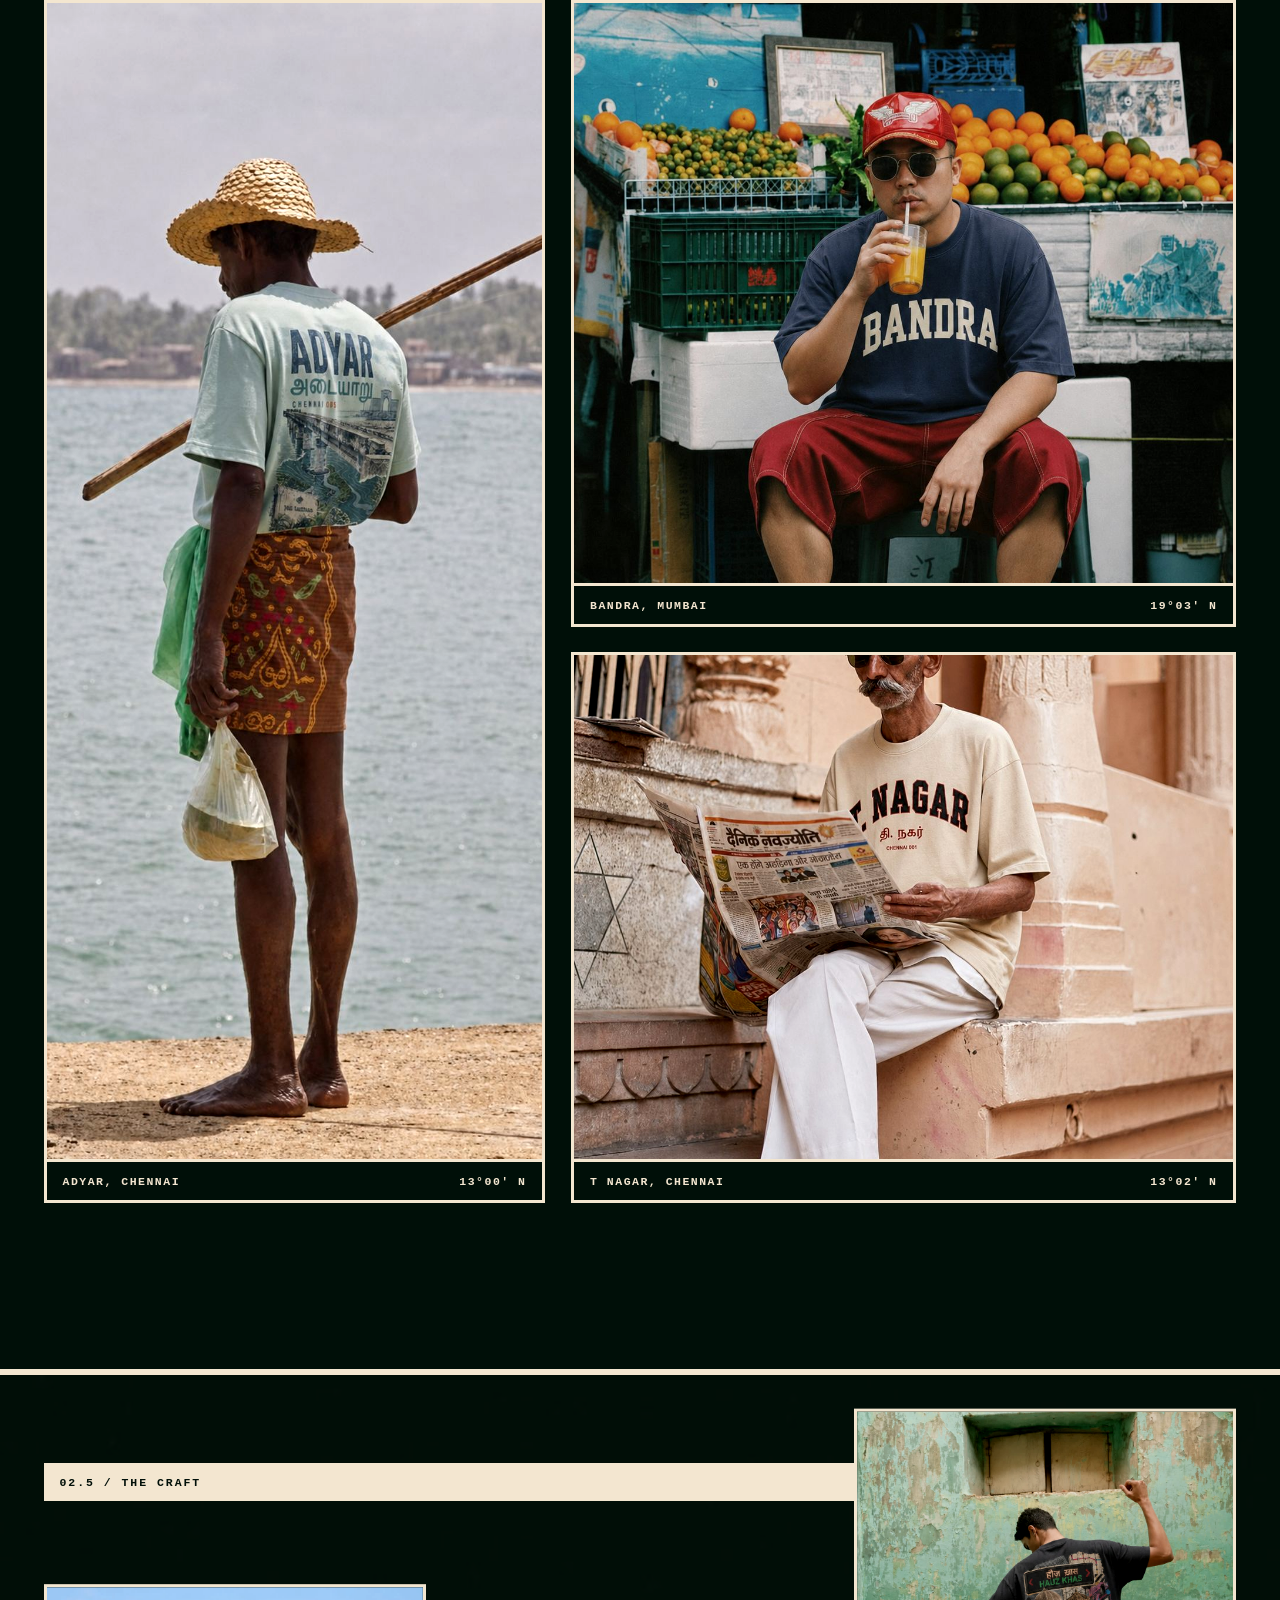
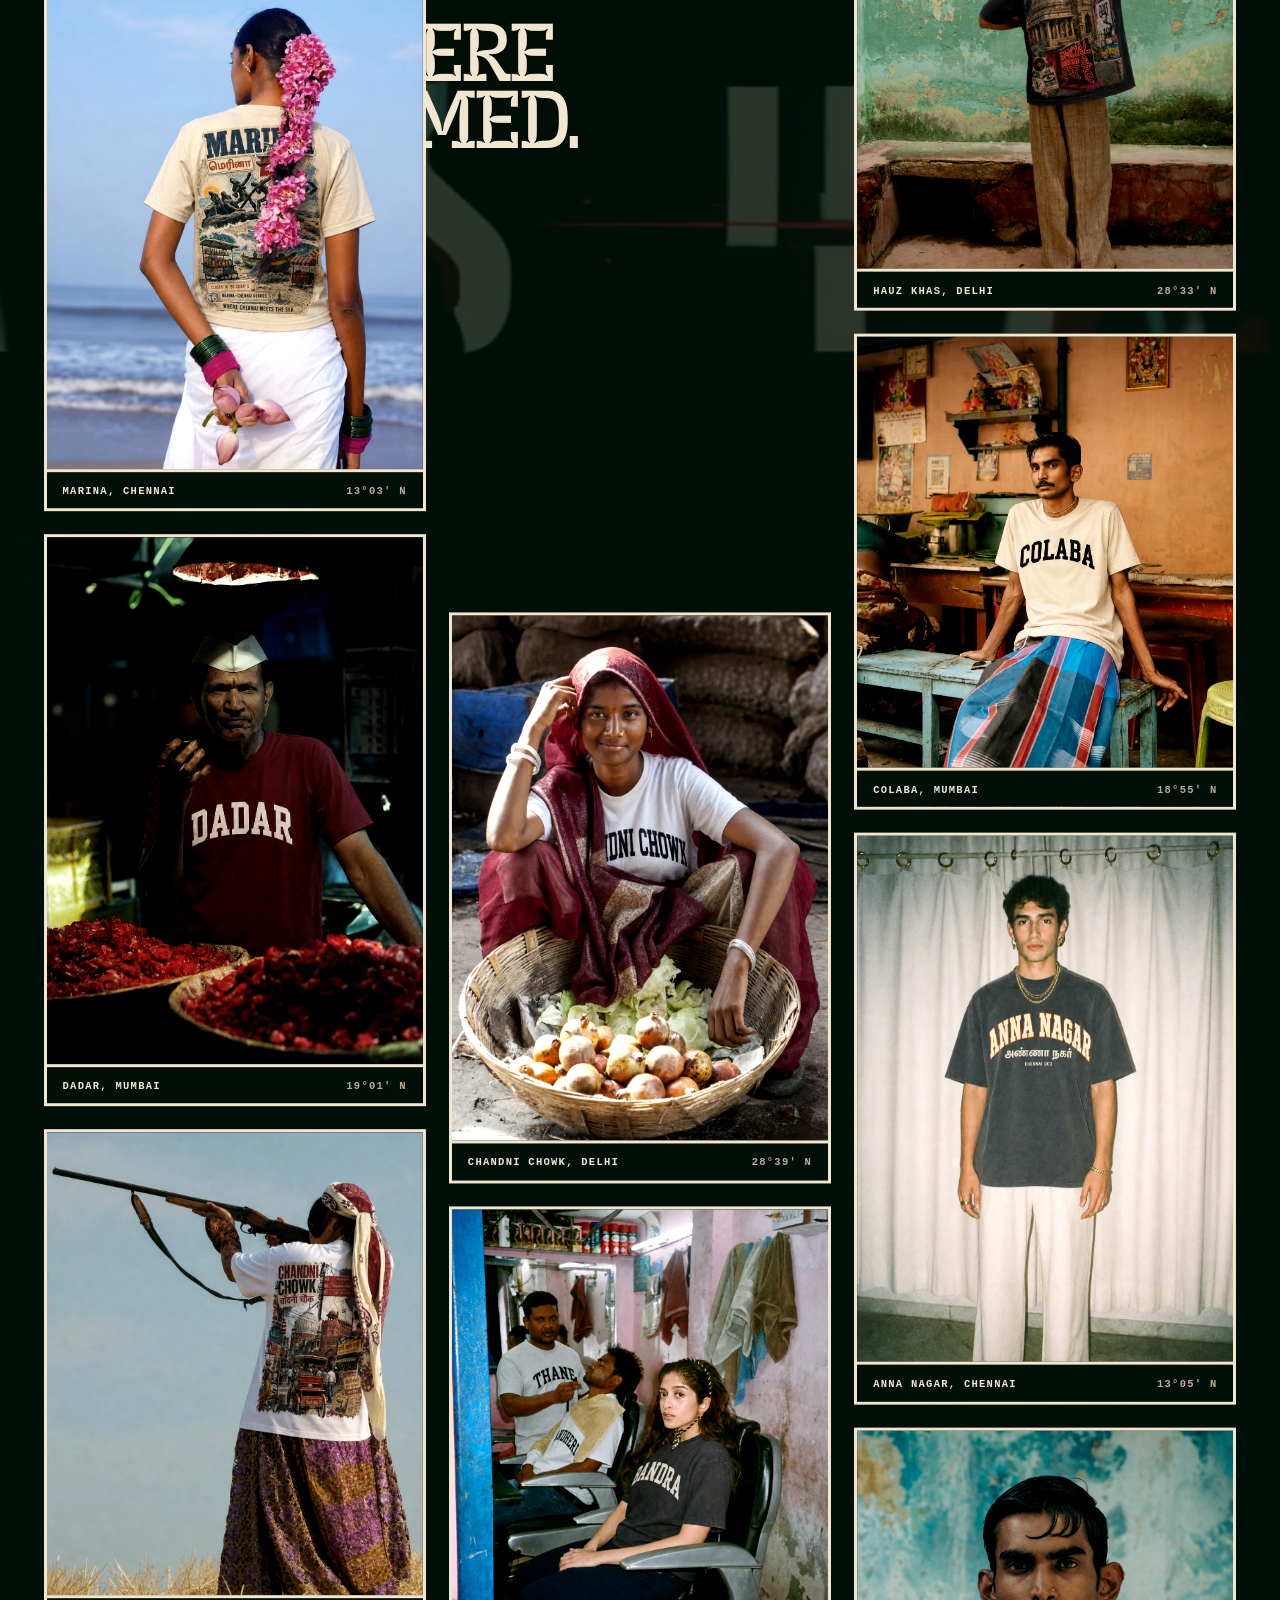
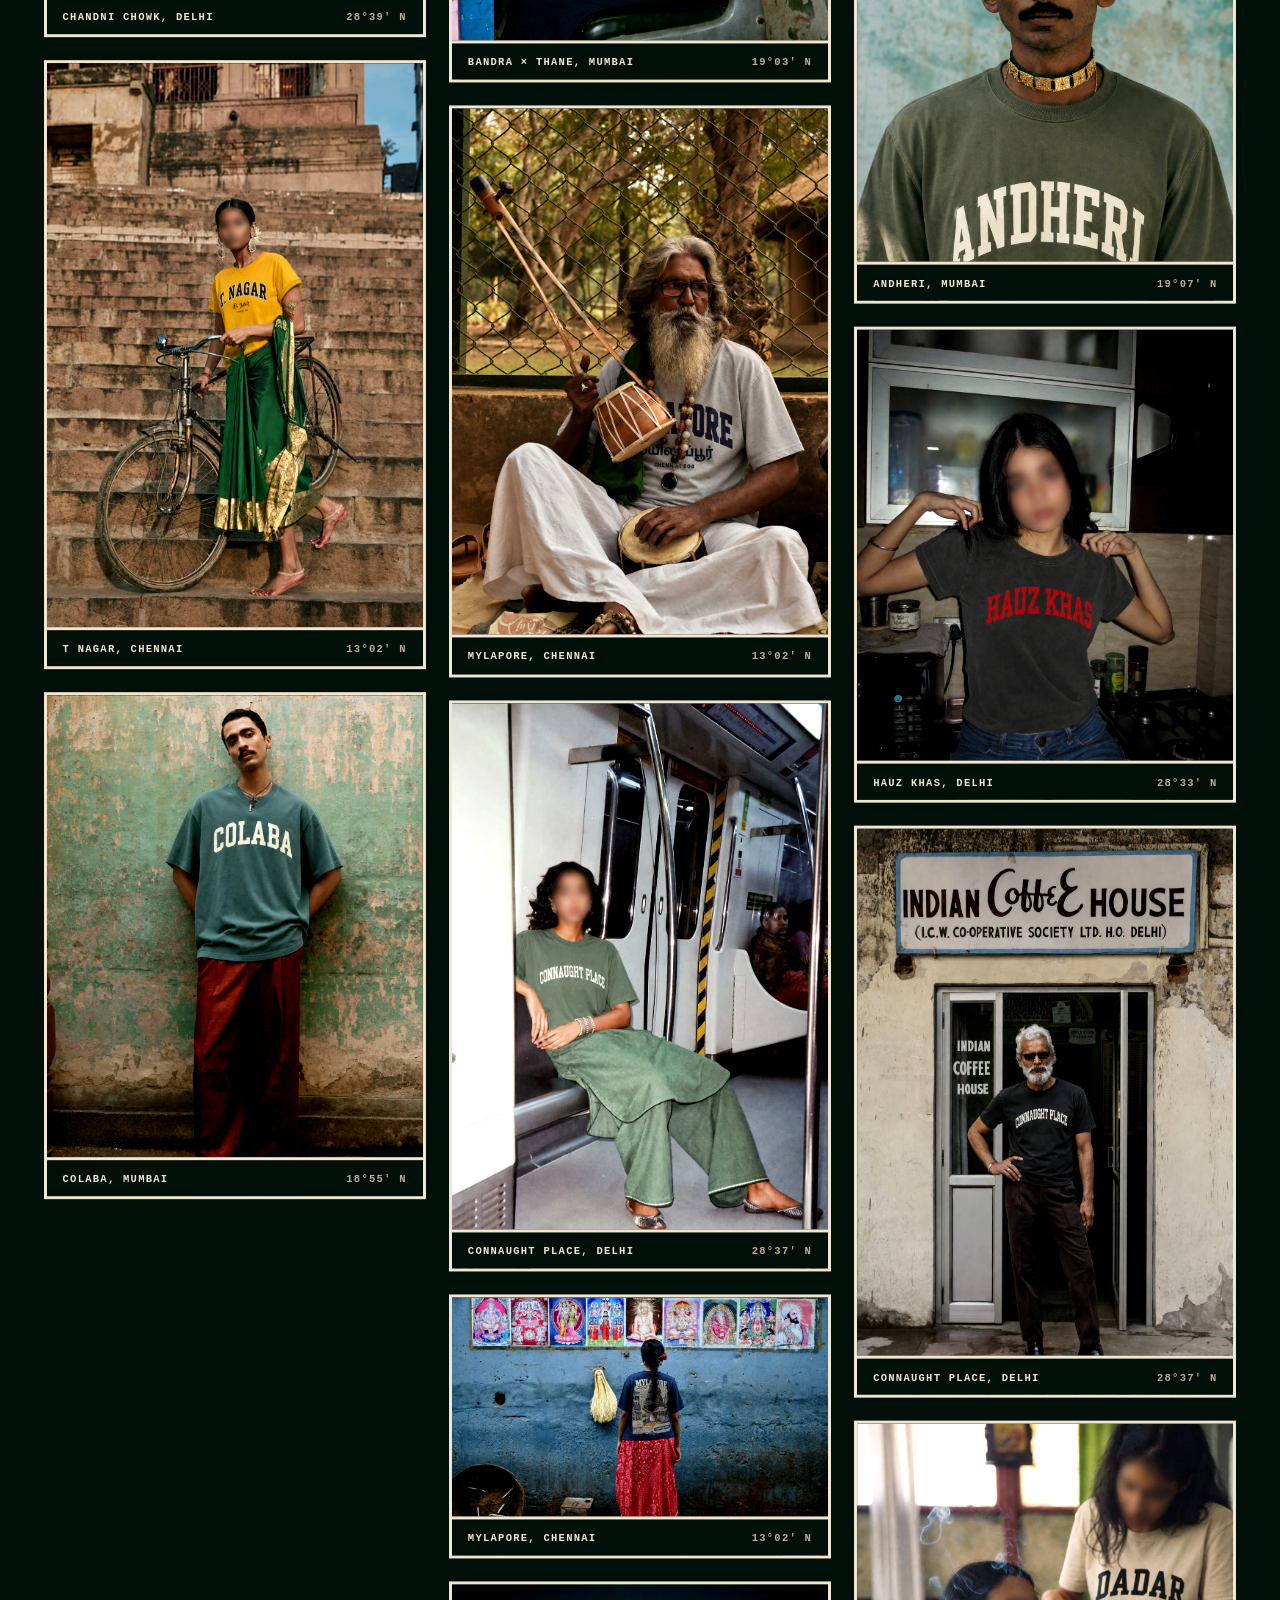
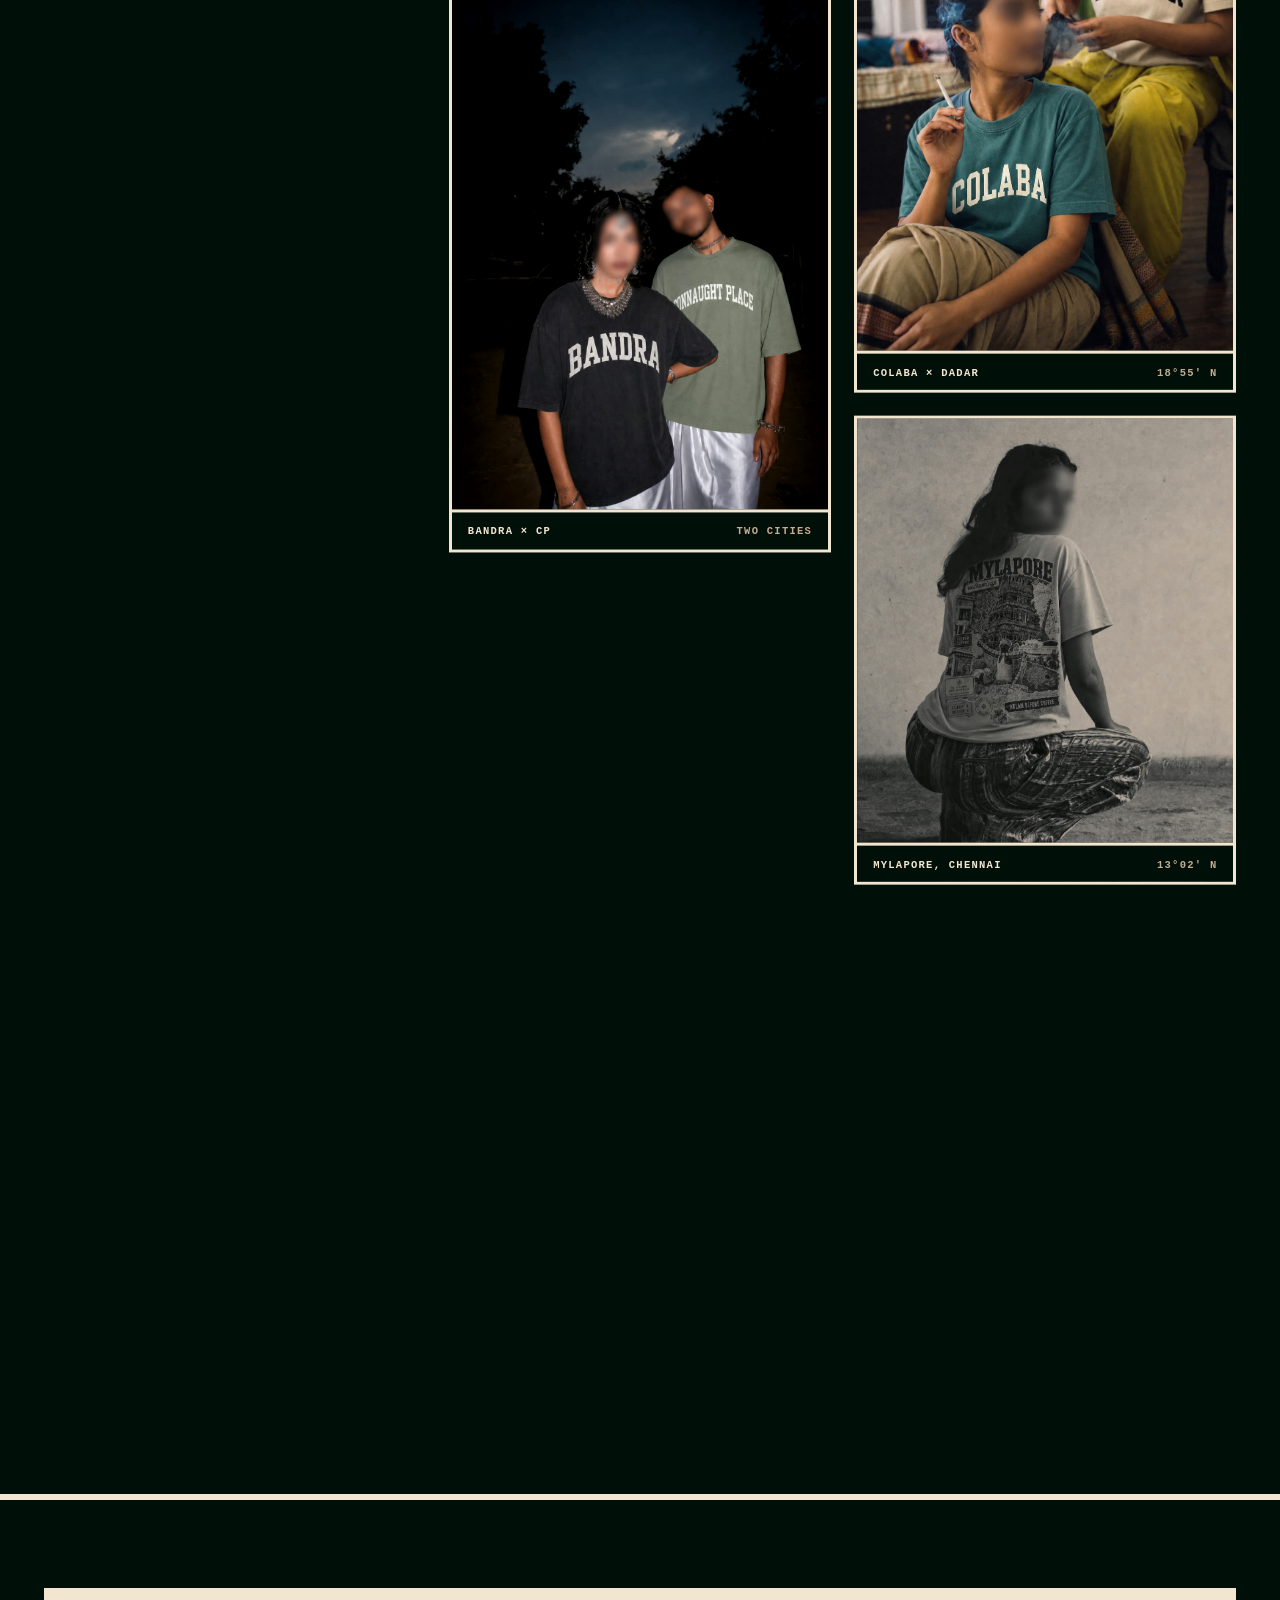
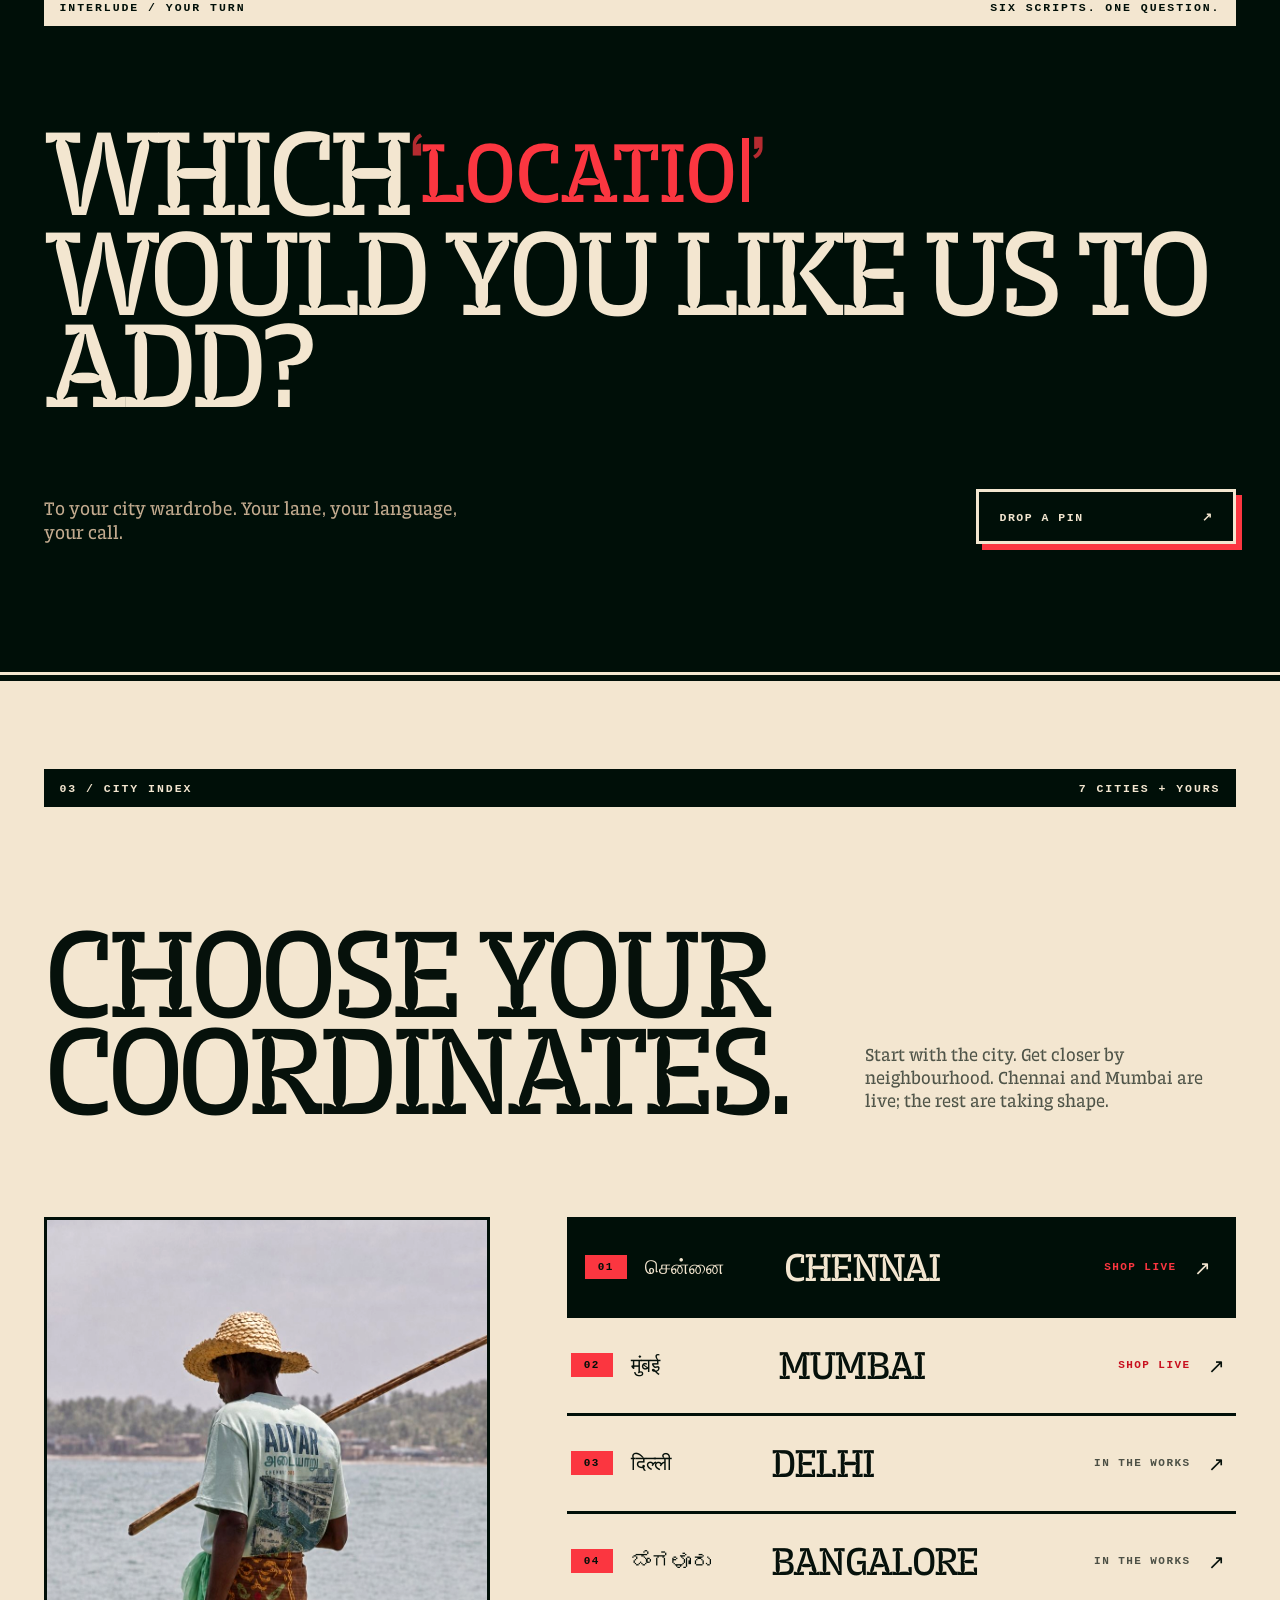
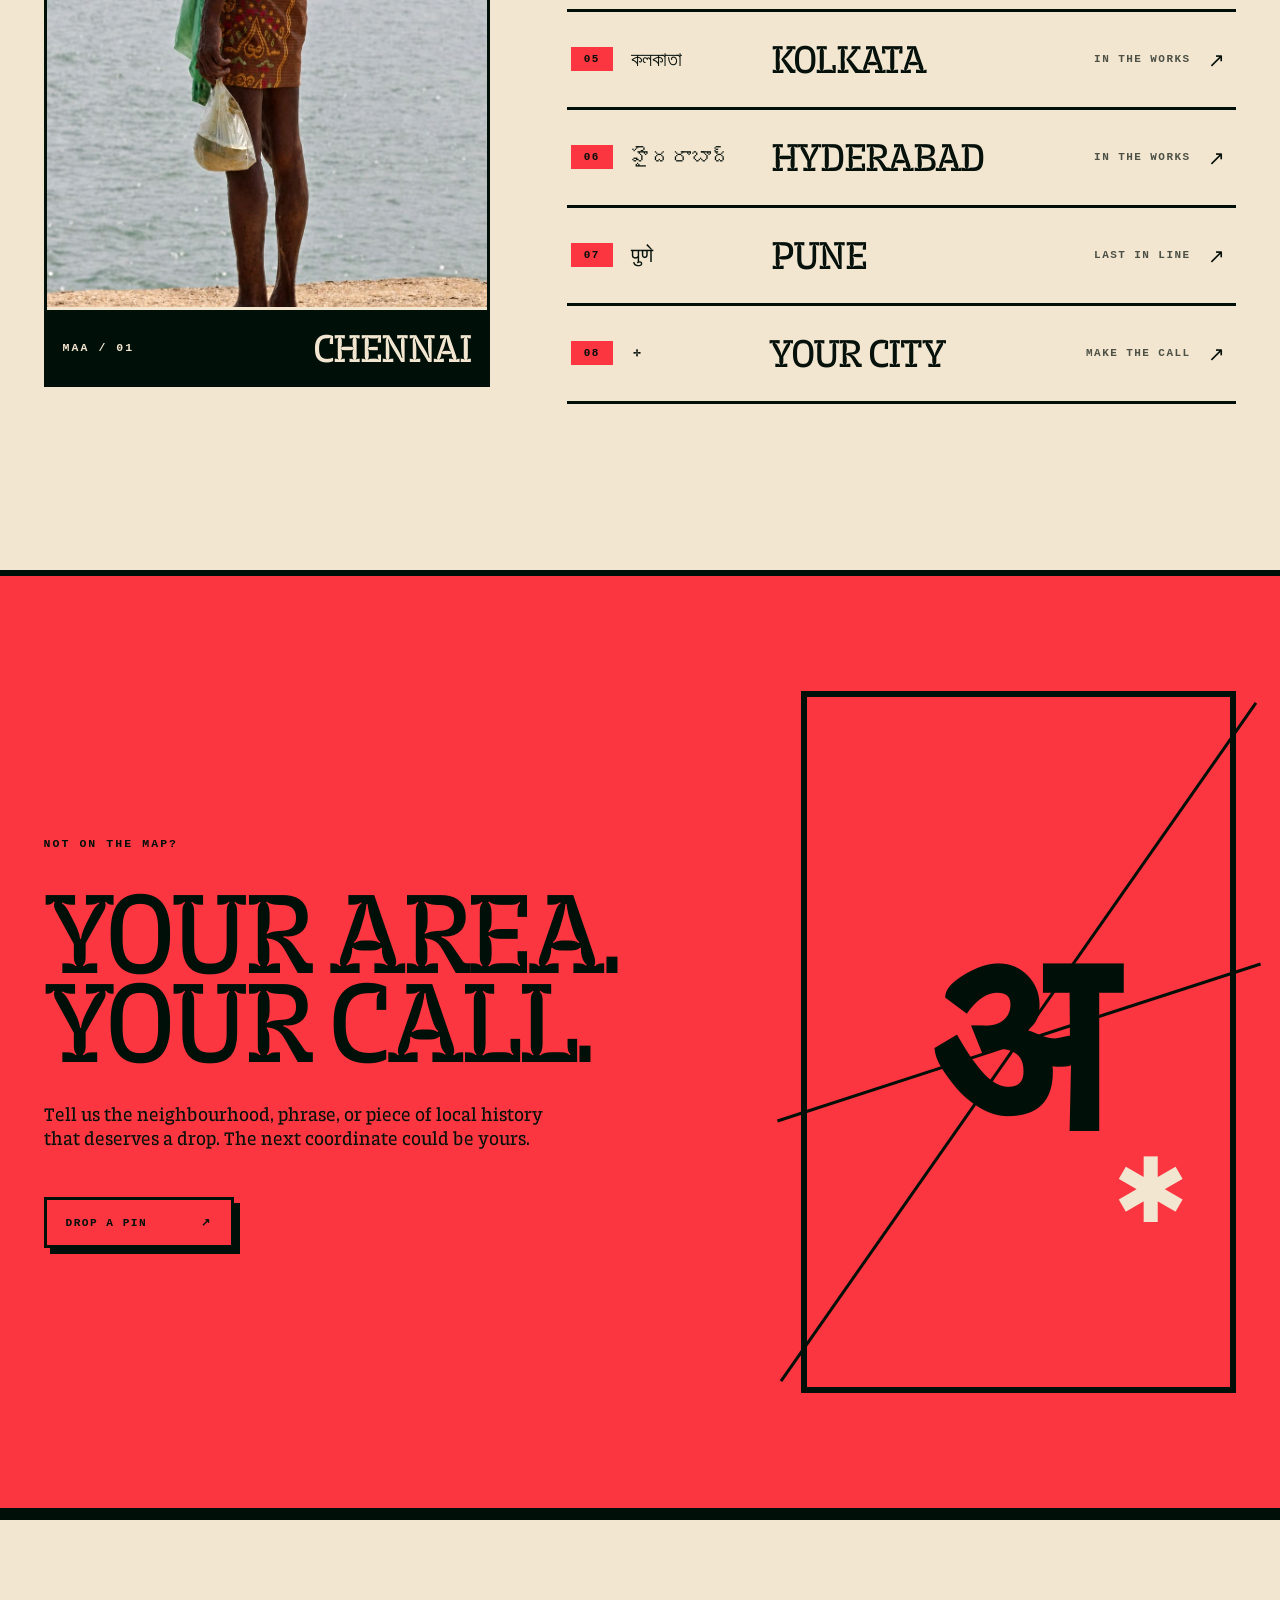
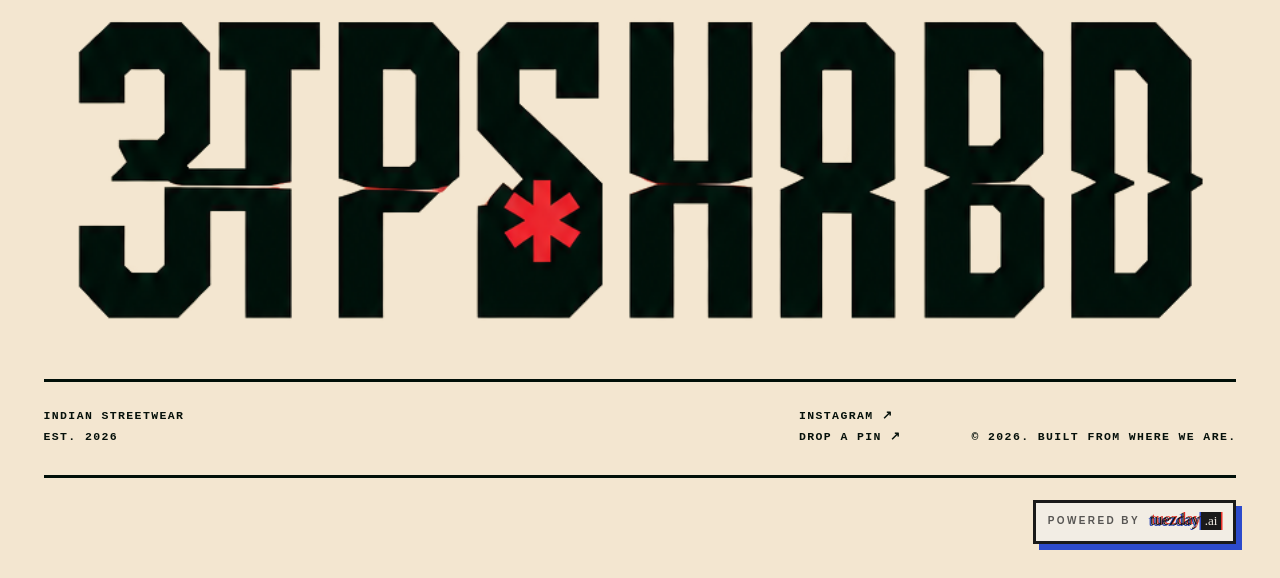
==== commit b3c4e6fc: "Take the door off the site The access gate and the pre-registration landing page are no longer part " ====
--- a/index.html
+++ b/index.html
@@ -13,9 +13,6 @@
        GitHub Pages these three need re-declaring in that host's own headers config. -->
   <meta http-equiv="Referrer-Policy" content="strict-origin-when-cross-origin" />
   <meta http-equiv="Content-Security-Policy" content="default-src 'self'; style-src 'self' 'unsafe-inline' https://fonts.googleapis.com; font-src 'self' https://fonts.gstatic.com; img-src 'self' data:; script-src 'self'; connect-src 'none'; frame-src 'none'; object-src 'none';" />
-  <!-- The door. Blocking and first, so a visitor without a code is turned away
-       before any of this page paints. See gate-guard.js. -->
-  <script src="gate-guard.js?v=1"></script>
   <link rel="canonical" href="https://pindropsilence.com/" />
 
   <!-- Icons. One square mark, every surface: browser tab, iOS home screen,
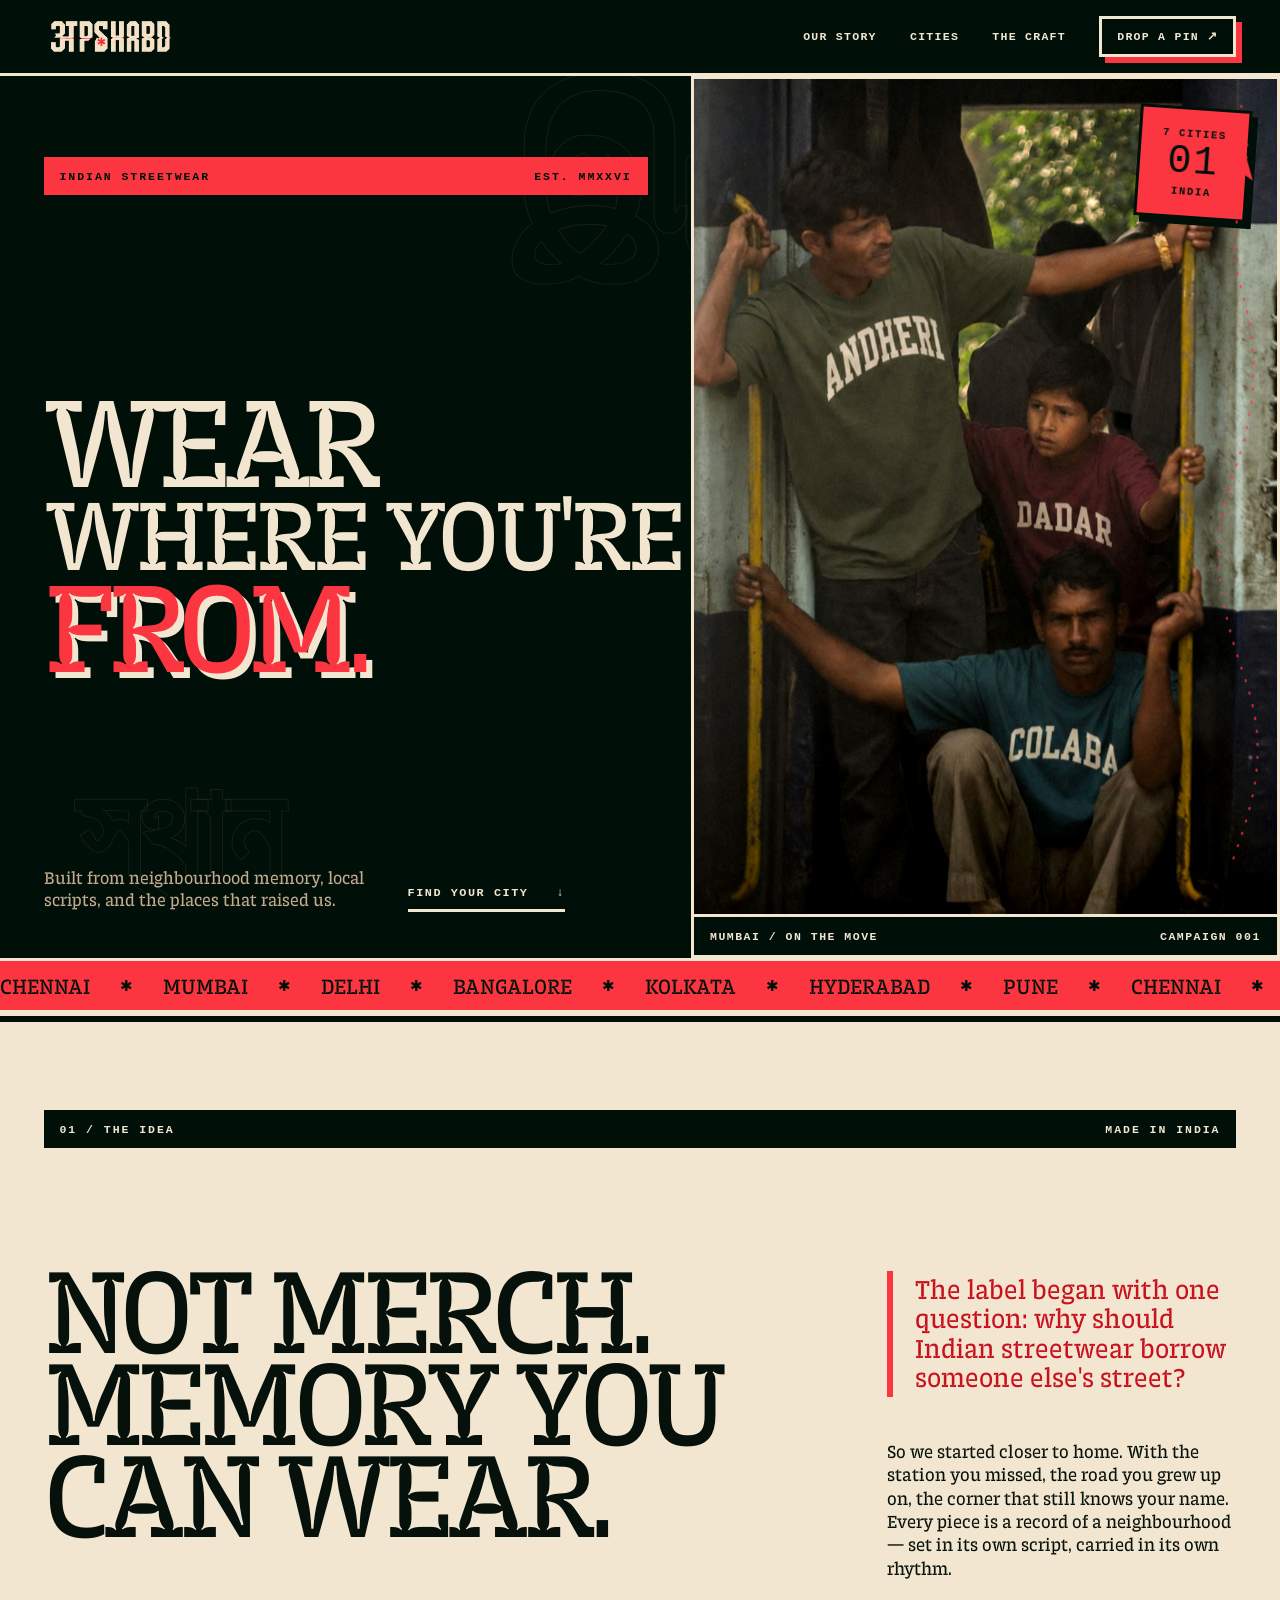
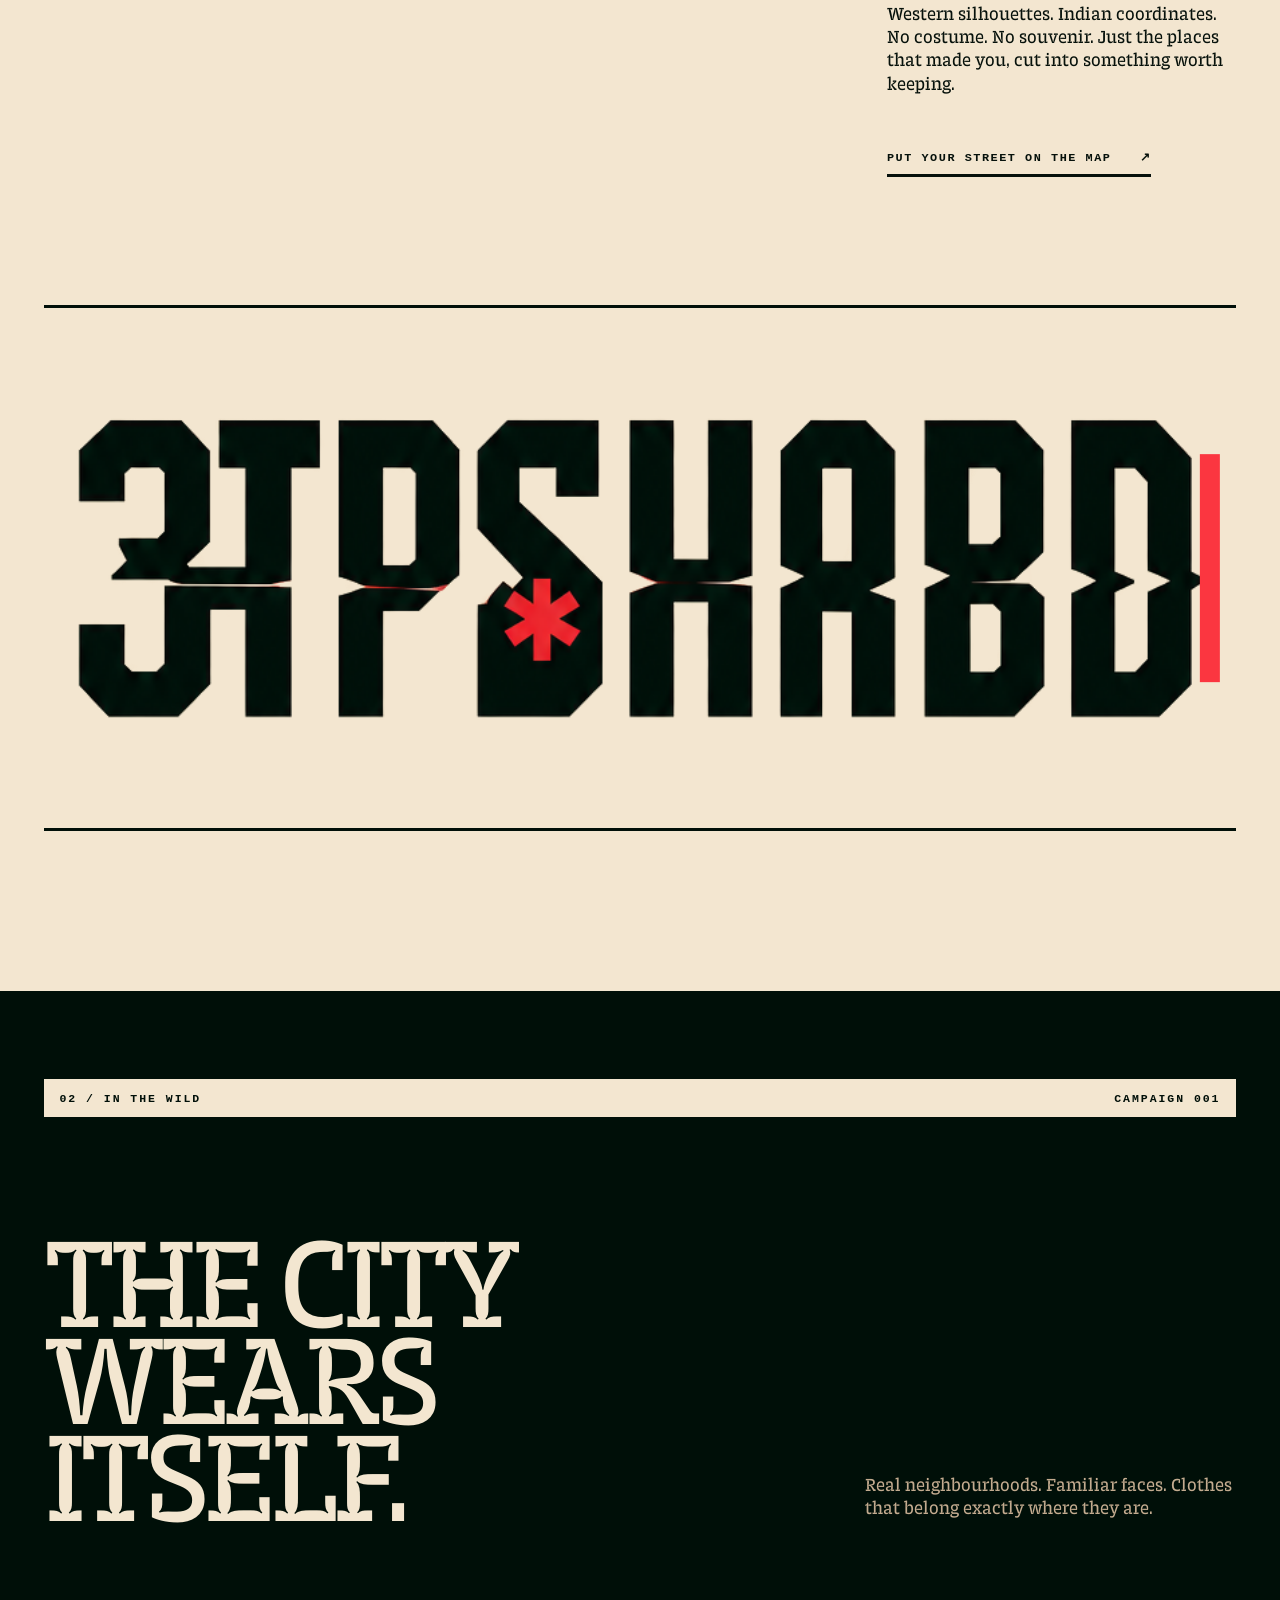
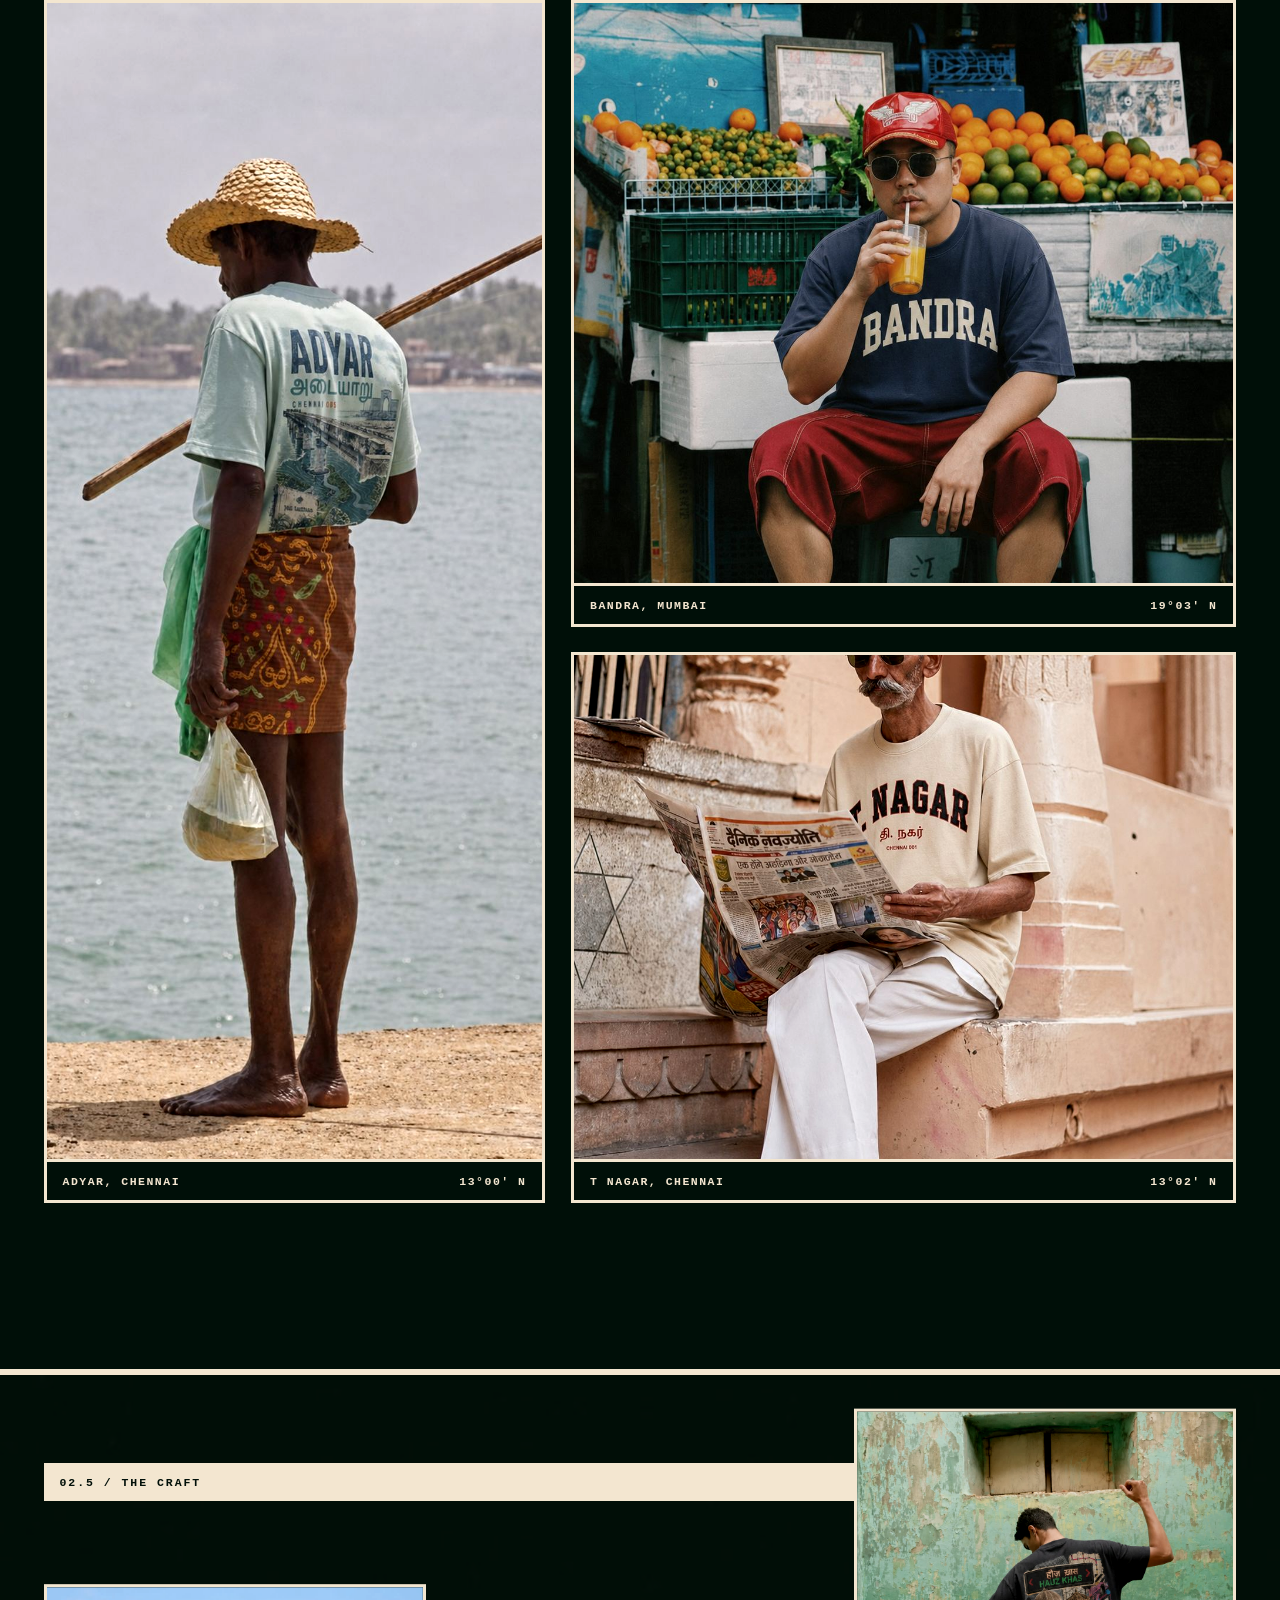
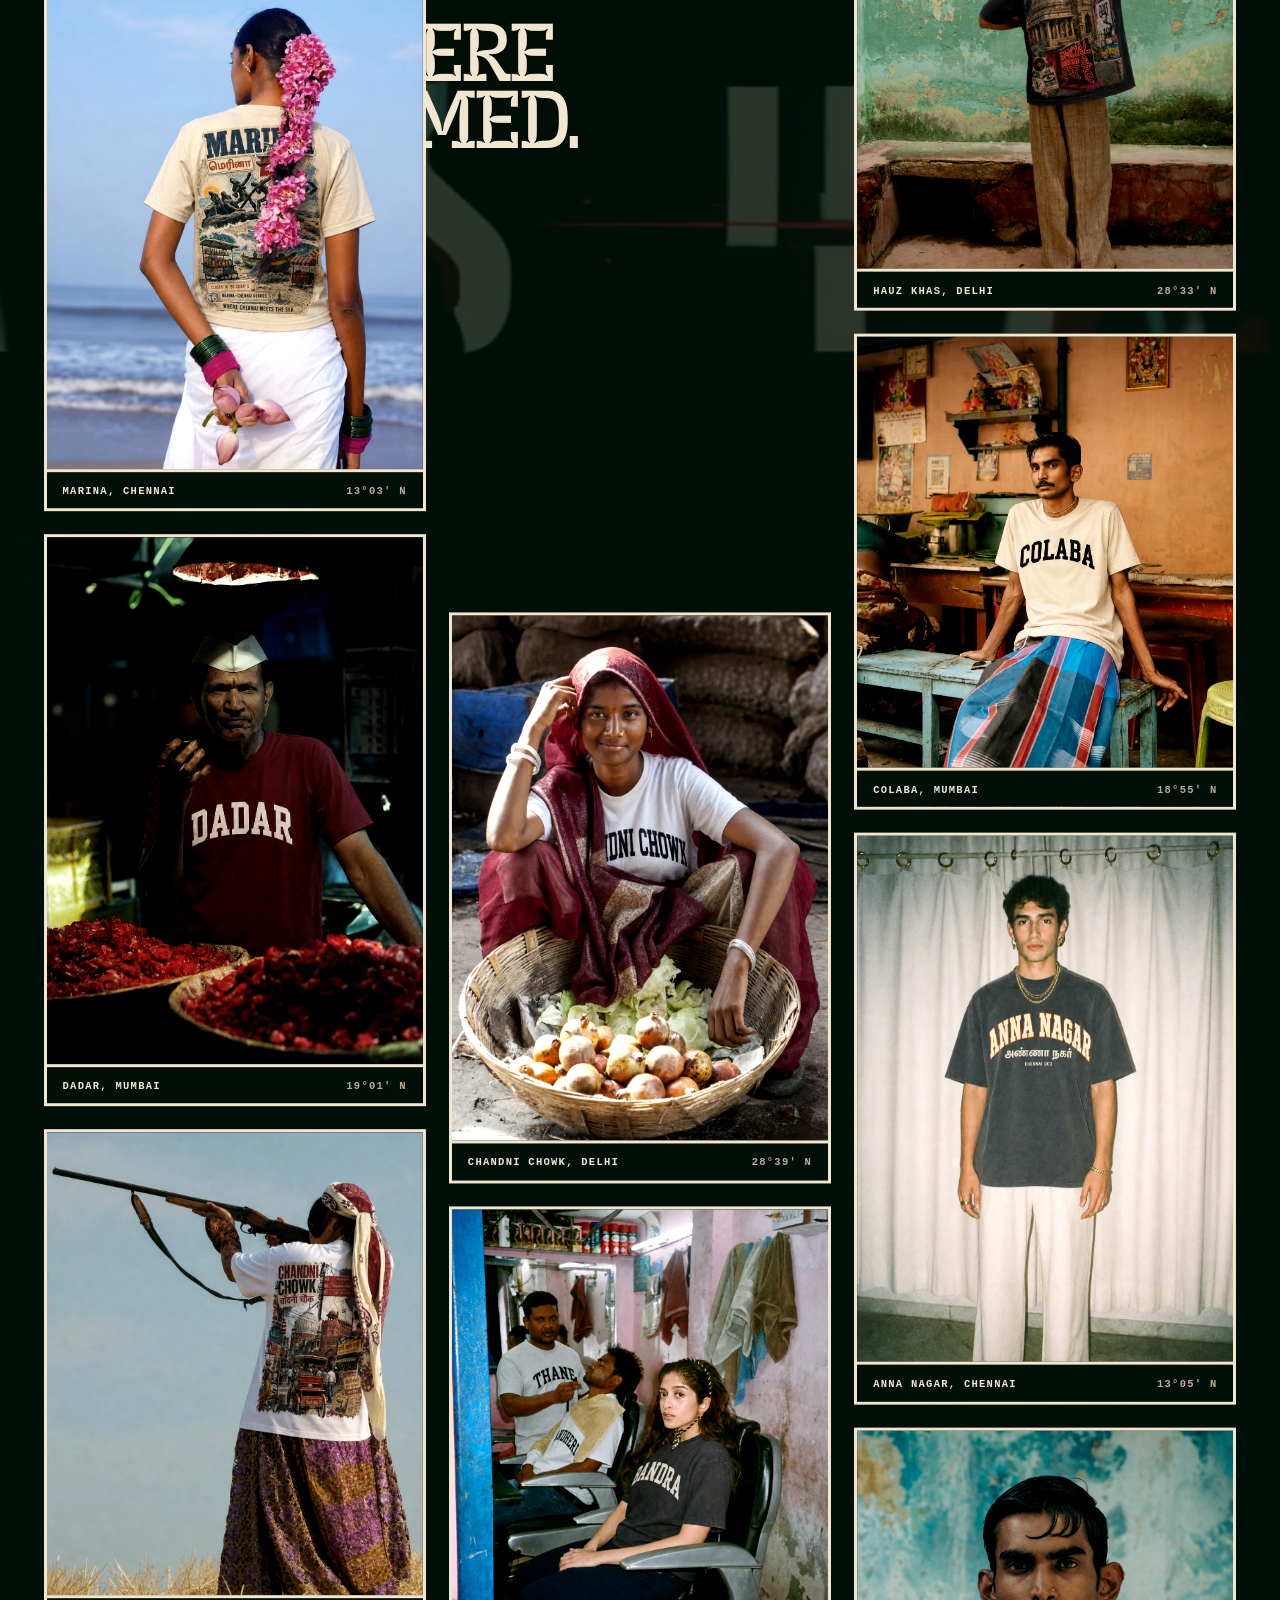
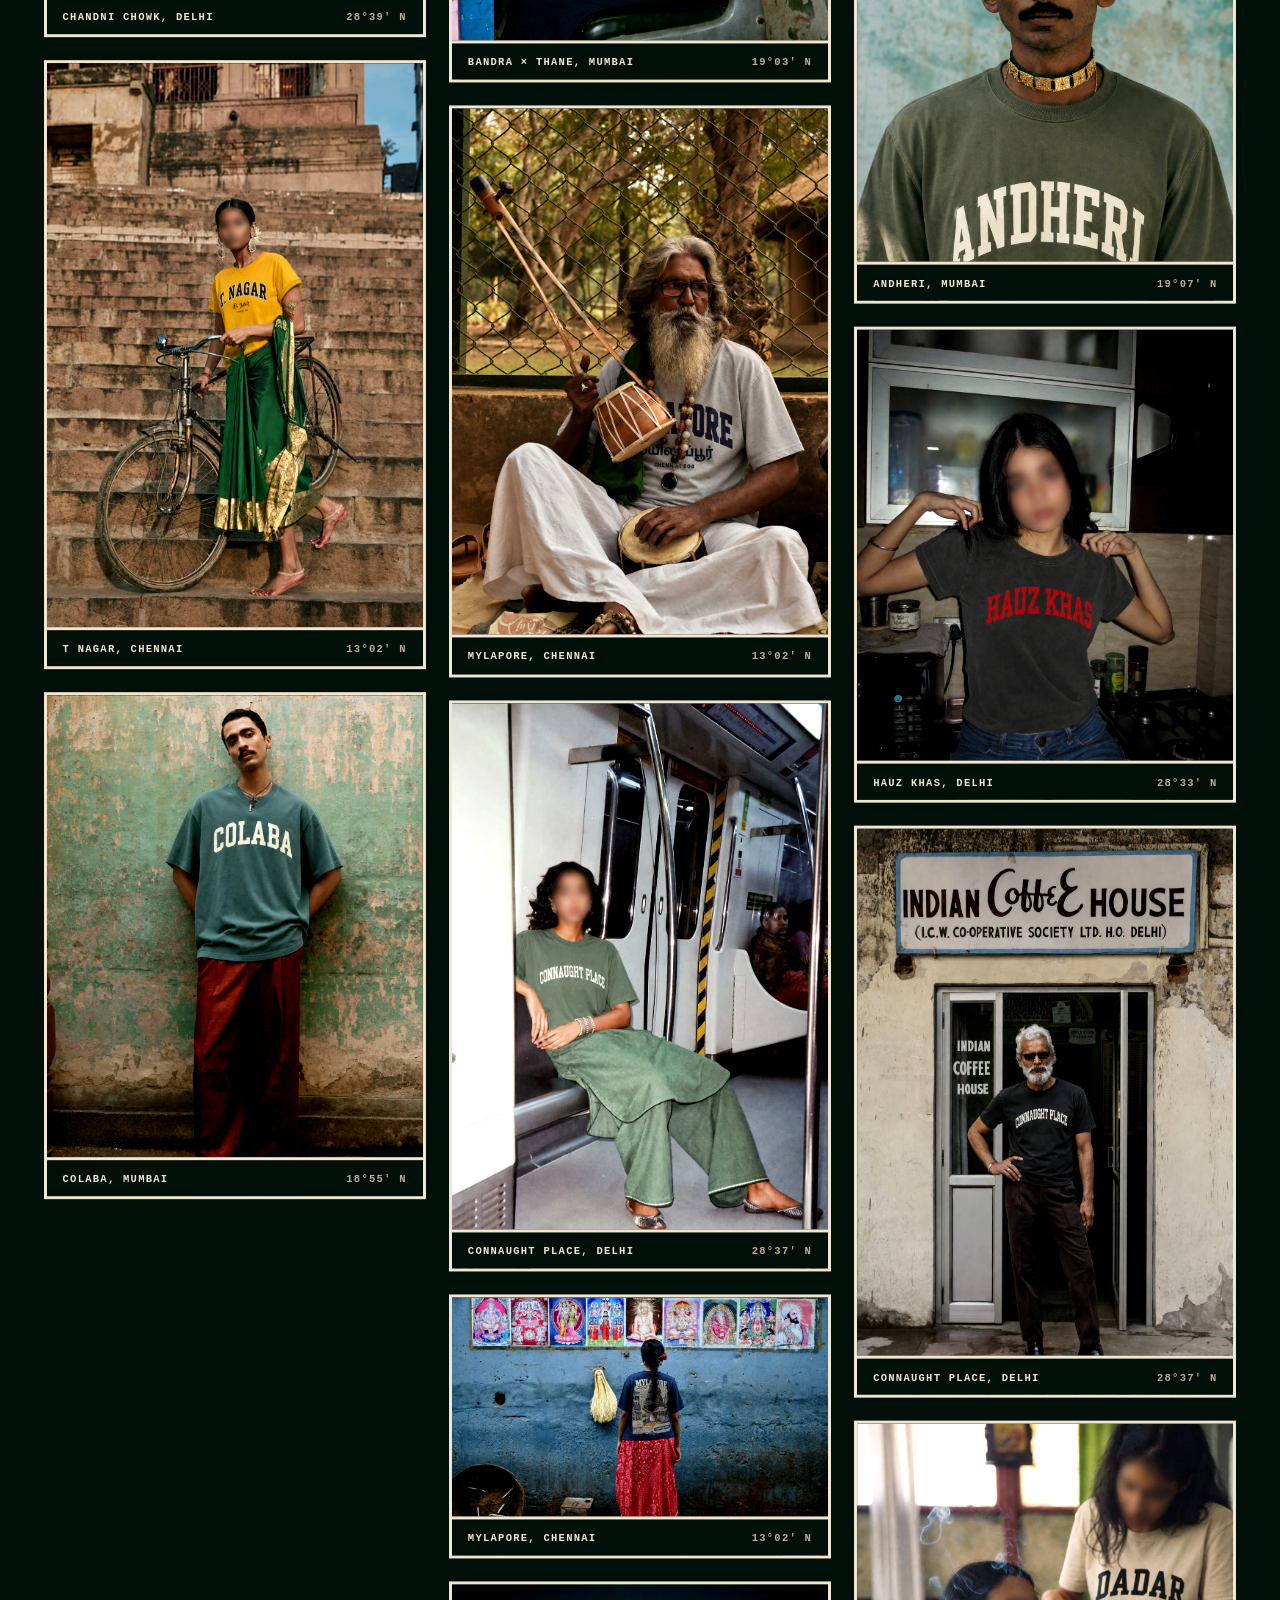
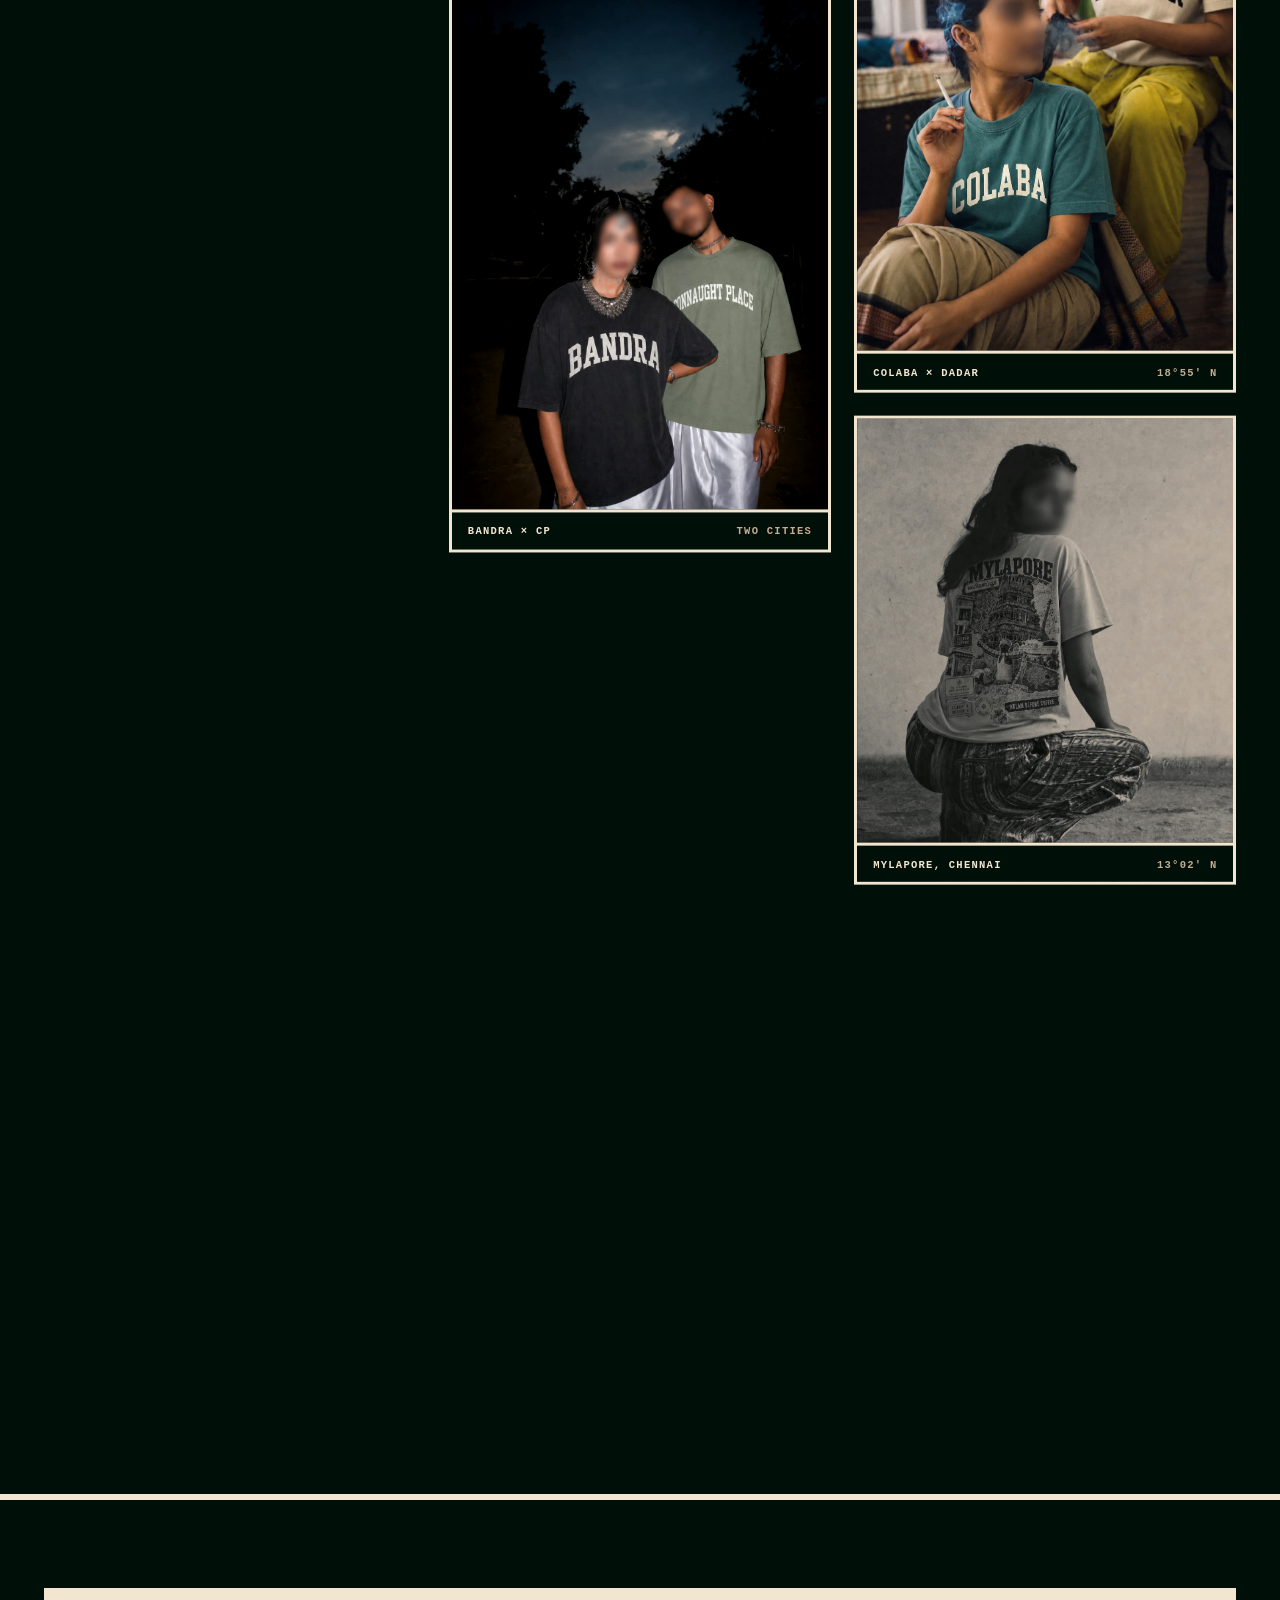
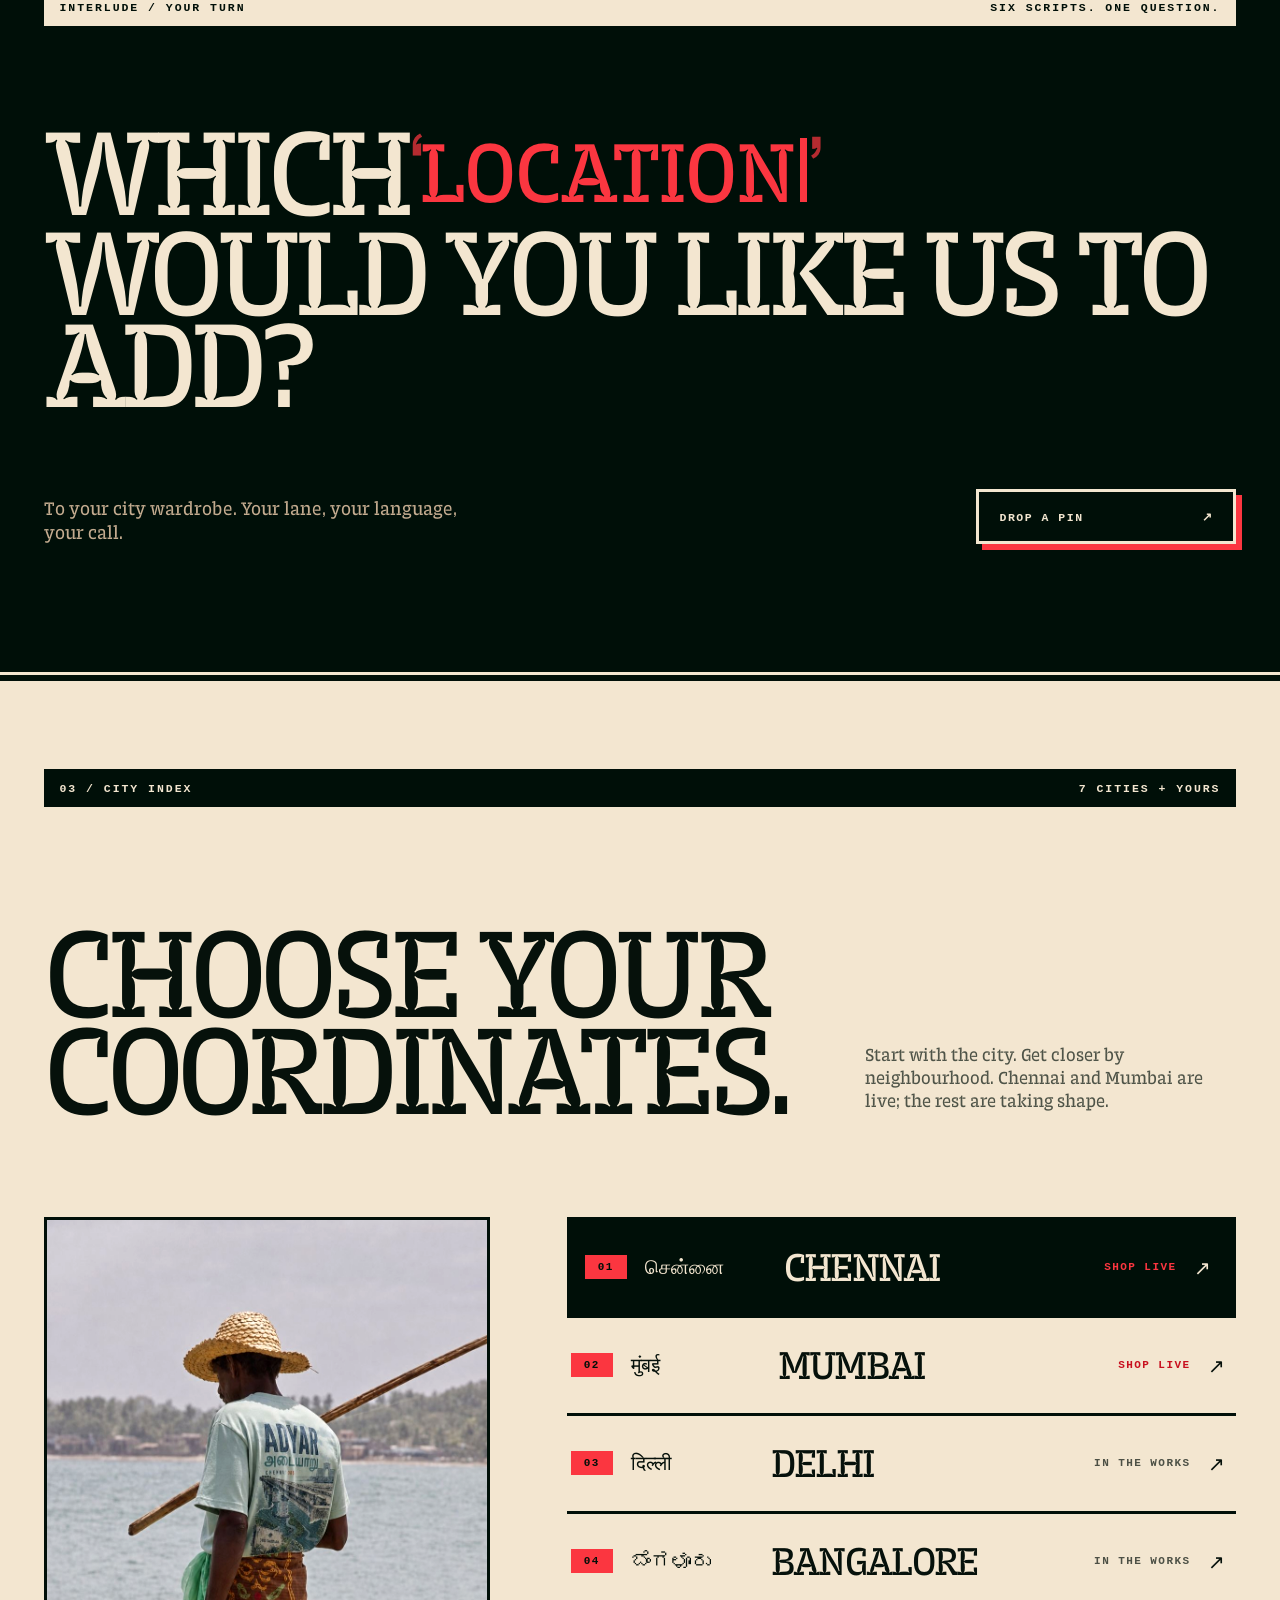
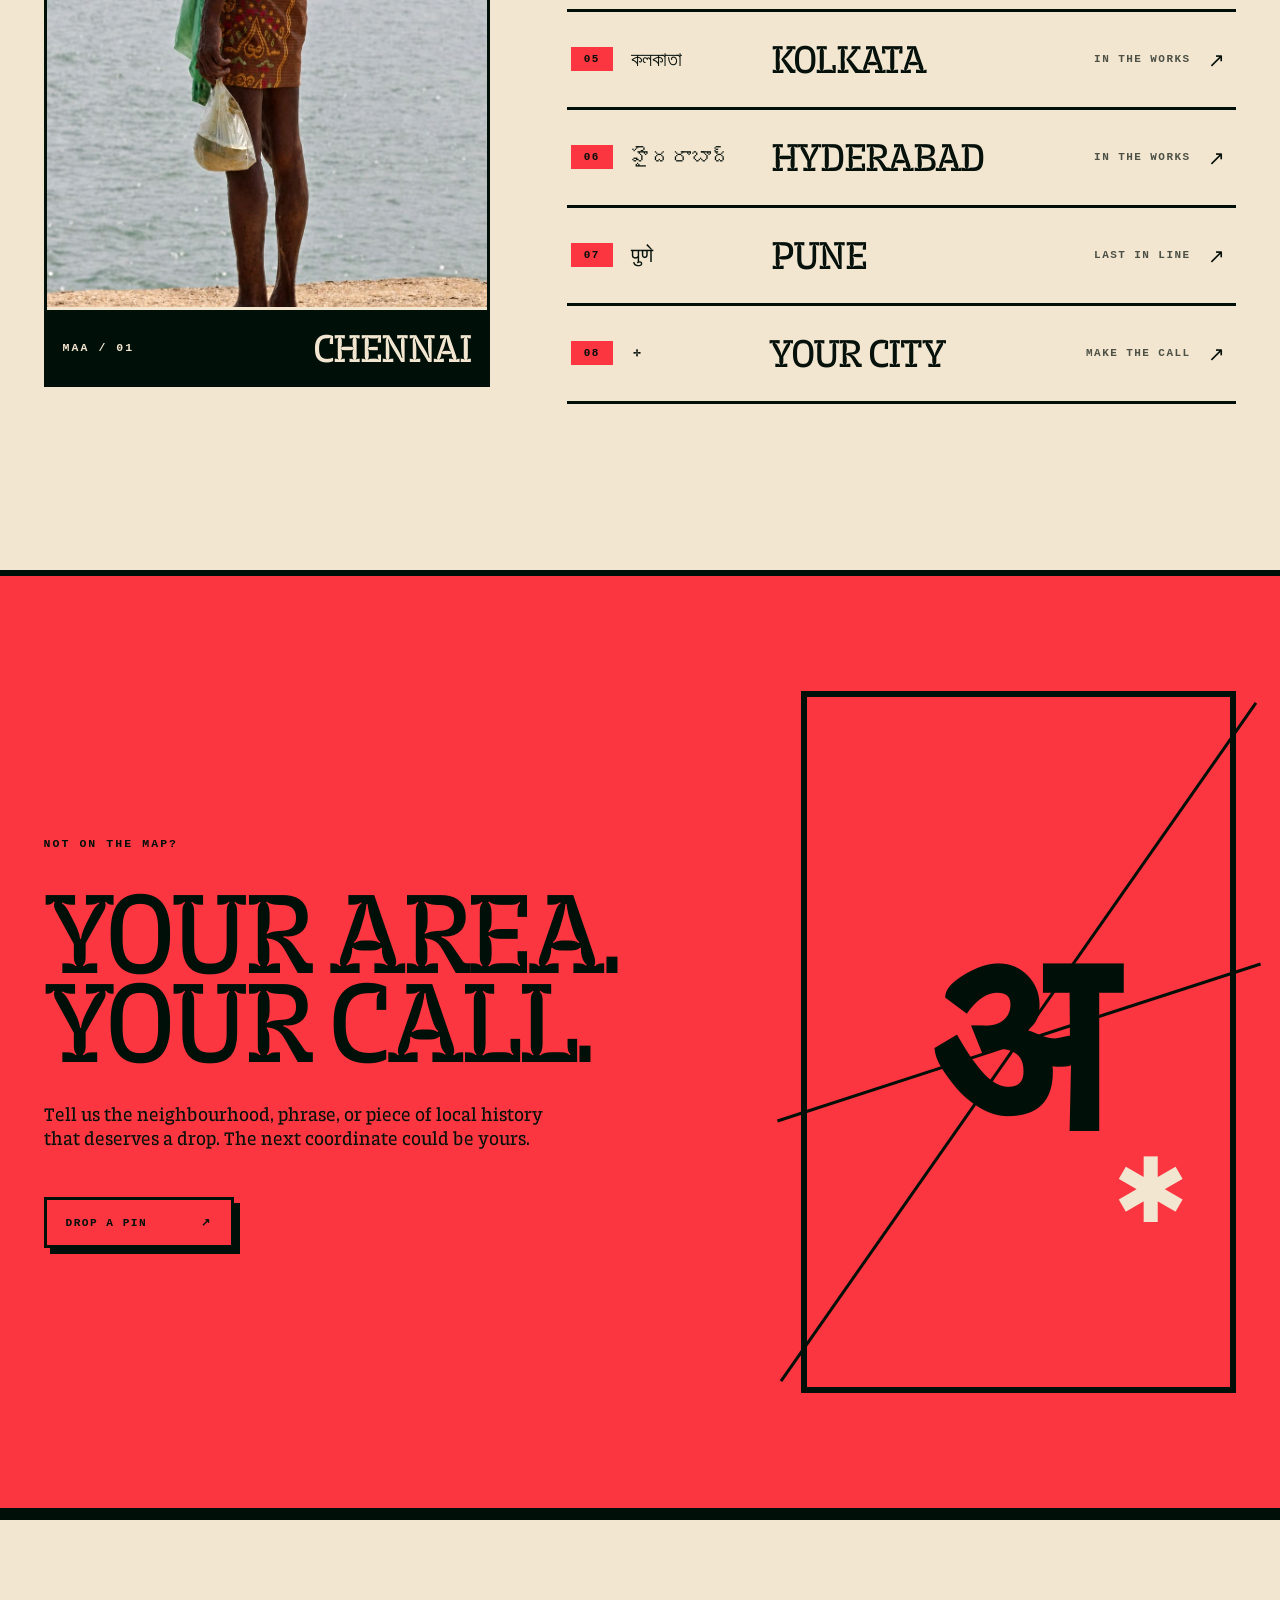
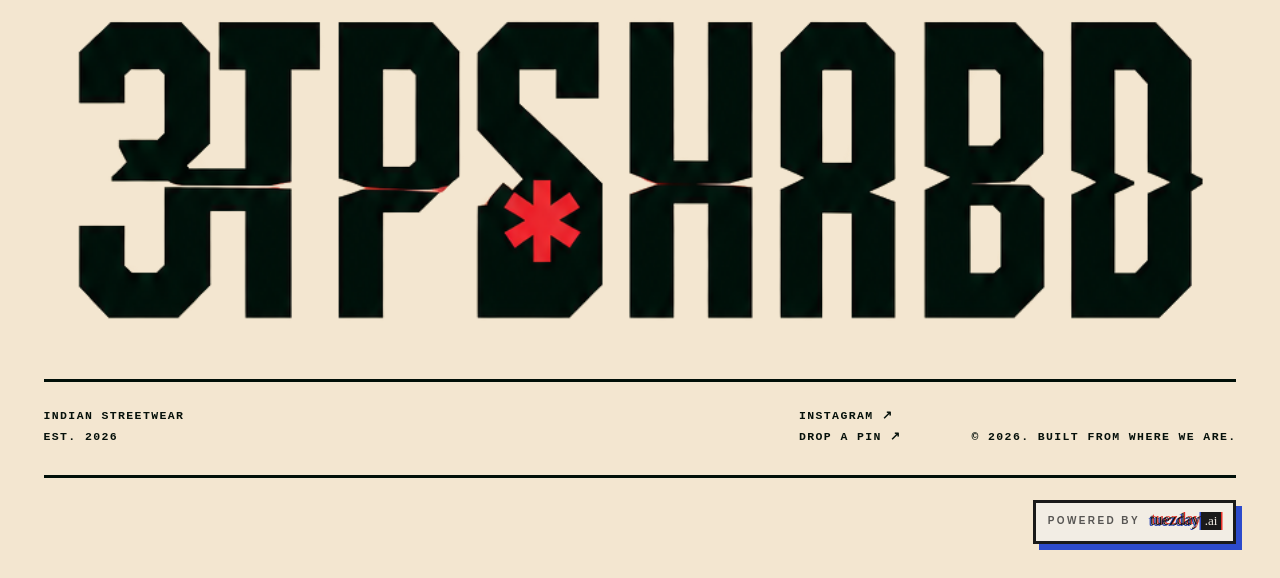
==== commit 0828eb08: "Open the site with a five-second ident A red asterisk drops onto a crosshair, seven cities cut past " ====
--- a/index.html
+++ b/index.html
@@ -79,9 +79,19 @@
   }
   </script>
 
+  <!-- Opening titles. Deliberately blocking, and deliberately above the
+       stylesheets: it has to mark <html> before the first paint or the hero
+       flashes up underneath the film, and a script placed after a <link>
+       waits for that stylesheet to load before it runs. 19KB on disk and
+       most of that is comment, so it is a few KB over the wire, and on a
+       locked-out visit — which is most of them — it reads one localStorage
+       key and stops. -->
+  <script src="trailer.js?v=1"></script>
+
   <link rel="stylesheet" href="styles.css?v=33" />
   <link rel="stylesheet" href="tuezday.css?v=4" />
   <link rel="stylesheet" href="brutal.css?v=4" />
+  <link rel="stylesheet" href="trailer.css?v=1" />
 </head>
 <body>
   <a class="skip-link" href="#main">Skip to content</a>
--- a/trailer.css
+++ b/trailer.css
@@ -0,0 +1,833 @@
+/* ══════════════════════════════════════════════════════════════════════════
+   अPSHABD — OPENING TITLES
+
+   A five-second ident that plays over the site on arrival, then locks itself
+   out for fifteen minutes. The clock lives in trailer.js.
+
+   The whole piece is one fixed timeline. Every animation below starts at the
+   same instant — the moment .is-running lands — and finds its own beat with
+   animation-delay, so the cuts stay in sync with each other without a frame
+   loop running underneath them. The master length is 5000ms; APT_RUN in
+   trailer.js mirrors it, and the two have to move together.
+
+   Beat sheet
+     0.00  the aperture opens, a red ✱ falls
+     0.30  it lands: kick, shockwave, HUD arms
+     0.42  seven cities, seven hard cuts, 230ms each
+     2.06  अपशब्द — the name, and what it means
+     3.00  the wordmark wipes on, then the red mark cuts through it
+     3.95  "Wear where you're from." lands word by word
+     4.75  the aperture shuts
+     5.00  cut to the site
+
+   Two impact frames in the whole run — the ✱ landing and the wordmark — both
+   cream rather than white, both under 70ms. That is deliberately inside the
+   three-per-second limit WCAG 2.3.1 sets for photosensitivity. Under
+   prefers-reduced-motion there is no timeline at all; see the last block.
+
+   Everything is scoped under .ap-trailer, except the two rules on <html> that
+   hold the page black between the head script and DOMContentLoaded.
+   ══════════════════════════════════════════════════════════════════════════ */
+
+/* ── ARMED ────────────────────────────────────────────────────────────────
+   trailer.js runs blocking in <head> and drops this class on <html> before
+   the first paint. Without the ::before cover the browser gets a frame or two
+   of the hero on screen while the rest of the document parses, and the
+   trailer then lands on top of it — which reads as a bug, not as an opening. */
+html.ap-armed { background: #000f08; }
+html.ap-armed body { overflow: hidden; }
+
+html.ap-armed::before {
+  content: "";
+  position: fixed;
+  inset: 0;
+  z-index: 9998;
+  background: #000f08;
+  pointer-events: none;
+}
+
+/* ══════════════════════════════════════════════════════════════════════════
+   STAGE
+   ══════════════════════════════════════════════════════════════════════════ */
+
+.ap-trailer {
+  --apt-night: #000f08;
+  --apt-cream: #f3e6d0;
+  --apt-heritage: #c4ac90;
+  --apt-red: #fb3640;
+  --apt-display: "Trench Slab", "Arial Narrow", Impact, sans-serif;
+  --apt-mono: ui-monospace, "Cascadia Mono", "Segoe UI Mono", Consolas,
+              "Liberation Mono", "Courier New", monospace;
+
+  /* The letterbox at rest. Closed is 50%: the two bars meet and the frame
+     is black. */
+  --apt-bar: 8%;
+
+  /* Seven slots, back to back, starting the moment the ✱ has landed. */
+  --apt-t-city: 420ms;
+  --apt-slot: 230ms;
+
+  position: fixed;
+  inset: 0;
+  z-index: 9999;
+  background: var(--apt-night);
+  color: var(--apt-cream);
+  font-family: var(--apt-display);
+  overflow: hidden;
+  contain: layout paint;
+  cursor: pointer;
+  user-select: none;
+  -webkit-tap-highlight-color: transparent;
+}
+
+/* styles.css sets a global img { width: 100% }, which would blow the
+   wordmark out to the full frame. */
+.ap-trailer img { width: auto; }
+
+/* The exit is not a fade to nothing. The frame pulls back off the page and
+   the site is already sitting there behind it. */
+.ap-trailer.is-out {
+  animation: aptExit 340ms cubic-bezier(0.4, 0, 1, 1) forwards;
+  pointer-events: none;
+}
+
+@keyframes aptExit {
+  0%   { opacity: 1; transform: scale(1); }
+  100% { opacity: 0; transform: scale(1.06); }
+}
+
+/* ── Letterbox ────────────────────────────────────────────────────────────
+   One animation, both moves. Two animations on the same property would leave
+   the second one's backwards fill overriding the first from frame zero, so
+   the open and the shut share a keyframe set. */
+.ap-bar {
+  position: absolute;
+  left: 0;
+  right: 0;
+  z-index: 60;
+  height: var(--apt-bar);
+  background: var(--apt-night);
+  pointer-events: none;
+}
+
+.ap-bar-t { top: 0; }
+.ap-bar-b { bottom: 0; }
+
+.is-running .ap-bar { animation: aptAperture 5000ms cubic-bezier(0.16, 1, 0.3, 1) both; }
+
+/* The shut is on an expo ease, so it is all but closed within 50ms of
+   starting — a shutter, not a curtain. That makes where it starts the thing
+   that decides how long the finished lock-up is actually on screen. */
+@keyframes aptAperture {
+  0%          { height: 50%; }
+  6%          { height: var(--apt-bar); }  /*  300ms — open */
+  95%         { height: var(--apt-bar); }  /* 4750ms */
+  98.4%, 100% { height: 50%; }             /* 4920ms — shut */
+}
+
+/* A hairline on the inside edge of each bar, so the frame reads as a frame
+   rather than as the page simply running out. */
+.ap-bar::after {
+  content: "";
+  position: absolute;
+  left: 0;
+  right: 0;
+  height: 1px;
+  background: rgba(243, 230, 208, 0.16);
+}
+
+.ap-bar-t::after { bottom: 0; }
+.ap-bar-b::after { top: 0; }
+
+/* ── Camera ───────────────────────────────────────────────────────────────
+   Two nested wrappers, because both animate transform: .ap-kick takes the two
+   impacts, .ap-drift carries a continuous handheld float underneath. Stacked
+   on one element the later animation would simply win. */
+.ap-kick,
+.ap-drift {
+  position: absolute;
+  inset: 0;
+}
+
+.is-running .ap-kick  { animation: aptKick 5000ms linear both; }
+.is-running .ap-drift { animation: aptDrift 2600ms ease-in-out infinite; }
+
+@keyframes aptKick {
+  0%, 5.9%    { transform: translate3d(0, 0, 0); }
+  6.1%        { transform: translate3d(-9px, 7px, 0) scale(1.012); }   /*  305ms — ✱ lands */
+  6.7%        { transform: translate3d(7px, -5px, 0) scale(1.006); }
+  7.3%        { transform: translate3d(-3px, 2px, 0); }
+  7.9%, 63.9% { transform: translate3d(0, 0, 0); }
+  64.1%       { transform: translate3d(11px, -8px, 0) scale(1.014); }  /* 3205ms — wordmark */
+  64.7%       { transform: translate3d(-8px, 5px, 0) scale(1.007); }
+  65.3%       { transform: translate3d(4px, -2px, 0); }
+  65.9%, 100% { transform: translate3d(0, 0, 0); }
+}
+
+@keyframes aptDrift {
+  0%   { transform: translate3d(-1.2px, 0.6px, 0); }
+  50%  { transform: translate3d(1.2px, -0.9px, 0); }
+  100% { transform: translate3d(-1.2px, 0.6px, 0); }
+}
+
+.ap-stage {
+  position: absolute;
+  inset: 0;
+  display: grid;
+  place-items: center;
+}
+
+/* Every act stacks in the same cell and takes its turn on opacity. */
+.ap-act {
+  grid-area: 1 / 1;
+  display: grid;
+  place-items: center;
+  width: 100%;
+  padding: 0 clamp(20px, 5vw, 70px);
+  text-align: center;
+  opacity: 0;
+}
+
+/* Acts 2 to 4 all open hard and shut hard; only the length differs. */
+@keyframes aptAct {
+  0%      { opacity: 0; }
+  1%, 96% { opacity: 1; }
+  100%    { opacity: 0; }
+}
+
+/* ══════════════════════════════════════════════════════════════════════════
+   FILM
+   ══════════════════════════════════════════════════════════════════════════ */
+
+.ap-grain,
+.ap-scan,
+.ap-vig,
+.ap-flash {
+  position: absolute;
+  inset: 0;
+  pointer-events: none;
+}
+
+.ap-grain {
+  z-index: 40;
+  opacity: 0.085;
+  background-image: url("data:image/svg+xml,%3Csvg xmlns='http://www.w3.org/2000/svg' width='260' height='260'%3E%3Cfilter id='n'%3E%3CfeTurbulence type='fractalNoise' baseFrequency='0.9' numOctaves='4'/%3E%3C/filter%3E%3Crect width='260' height='260' filter='url(%23n)' opacity='0.9'/%3E%3C/svg%3E");
+}
+
+/* Four positions on a step timing function, so the grain crawls the way
+   emulsion does instead of sitting there as a static texture. */
+.is-running .ap-grain { animation: aptGrain 420ms steps(1, end) infinite; }
+
+@keyframes aptGrain {
+  0%   { background-position: 0 0; }
+  25%  { background-position: -70px 40px; }
+  50%  { background-position: 55px -60px; }
+  75%  { background-position: -35px -25px; }
+  100% { background-position: 0 0; }
+}
+
+.ap-scan {
+  z-index: 41;
+  opacity: 0.5;
+  background: repeating-linear-gradient(
+    0deg,
+    transparent 0 2px,
+    rgba(0, 0, 0, 0.28) 2px 3px
+  );
+}
+
+.ap-vig {
+  z-index: 42;
+  background: radial-gradient(ellipse 85% 70% at 50% 50%, transparent 42%, rgba(0, 8, 4, 0.82) 100%);
+}
+
+/* The two impact frames. Cream rather than white: the brand has no white in
+   it, and a full-strength white frame is the part that actually hurts. */
+.ap-flash {
+  z-index: 50;
+  background: var(--apt-cream);
+  opacity: 0;
+  mix-blend-mode: screen;
+}
+
+.is-running .ap-flash { animation: aptFlash 5000ms linear both; }
+
+@keyframes aptFlash {
+  0%, 5.9%    { opacity: 0; }
+  6.1%        { opacity: 0.82; }  /*  305ms */
+  7.2%, 64.3% { opacity: 0; }
+  64.5%       { opacity: 0.9; }   /* 3225ms */
+  65.6%, 100% { opacity: 0; }
+}
+
+/* ── Plates ───────────────────────────────────────────────────────────────
+   Three frames of the campaign, held about 100ms each behind the city cuts.
+   Too short to read as photographs, long enough that the sequence has a
+   texture underneath it. Screened over near-black, only the highlights
+   survive. trailer.js drops these entirely when Save-Data is on. */
+.ap-plates {
+  position: absolute;
+  inset: 0;
+  z-index: 1;
+  overflow: hidden;
+}
+
+.ap-plate {
+  position: absolute;
+  inset: 0;
+  width: 100%;
+  height: 100%;
+  object-fit: cover;
+  opacity: 0;
+  filter: grayscale(1) contrast(1.7) brightness(0.62);
+  mix-blend-mode: screen;
+}
+
+/* Each plate is a single hit on its own delay. The scale carries on past the
+   cut, so the frame is always moving while it is up. */
+.is-running .ap-plate { animation: aptPlate 620ms linear both; }
+
+.ap-plate-1 { animation-delay: 430ms; }   /* under Chennai   */
+.ap-plate-2 { animation-delay: 1370ms; }  /* under Bangalore */
+.ap-plate-3 { animation-delay: 2060ms; }  /* into the name   */
+
+@keyframes aptPlate {
+  0%   { opacity: 0;    transform: scale(1.16); }
+  6%   { opacity: 0.44; }
+  16%  { opacity: 0.34; }
+  26%  { opacity: 0; }
+  100% { opacity: 0;    transform: scale(1); }
+}
+
+/* ══════════════════════════════════════════════════════════════════════════
+   ACT 0 · THE PIN DROP
+   ══════════════════════════════════════════════════════════════════════════ */
+
+.ap-drop { z-index: 5; }
+.is-running .ap-drop { animation: aptHold 420ms linear both; }
+
+@keyframes aptHold {
+  0%, 92% { opacity: 1; }
+  100%    { opacity: 0; }
+}
+
+.ap-reticle {
+  position: relative;
+  width: clamp(120px, 18vw, 220px);
+  aspect-ratio: 1;
+  display: grid;
+  place-items: center;
+}
+
+.is-running .ap-reticle { animation: aptReticle 340ms cubic-bezier(0.16, 1, 0.3, 1) 40ms both; }
+
+@keyframes aptReticle {
+  0%   { opacity: 0; transform: scale(1.7) rotate(-8deg); }
+  60%  { opacity: 0.9; }
+  100% { opacity: 0.9; transform: scale(1) rotate(0deg); }
+}
+
+.ap-reticle::before,
+.ap-reticle::after {
+  content: "";
+  position: absolute;
+  background: rgba(243, 230, 208, 0.5);
+}
+
+.ap-reticle::before { width: 1px; height: 100%; }
+.ap-reticle::after  { height: 1px; width: 100%; }
+
+.ap-reticle i {
+  position: absolute;
+  inset: 26%;
+  border: 1px solid rgba(243, 230, 208, 0.42);
+  border-radius: 50%;
+}
+
+/* The ✱ already sits inside the wordmark, so the site opens by dropping its
+   own asterisk onto the crosshair. */
+.ap-pin {
+  position: absolute;
+  z-index: 6;
+  color: var(--apt-red);
+  font-size: clamp(2.6rem, 8vw, 6rem);
+  line-height: 1;
+  font-style: normal;
+}
+
+.is-running .ap-pin { animation: aptPin 260ms cubic-bezier(0.55, 0, 1, 0.45) 55ms both; }
+
+@keyframes aptPin {
+  0%   { opacity: 0; transform: translate3d(0, -62vh, 0) scale(0.35) rotate(-140deg); }
+  12%  { opacity: 1; }
+  100% { opacity: 1; transform: translate3d(0, 0, 0) scale(1) rotate(0deg); }
+}
+
+/* The shockwave outlives the act it belongs to: it is what carries the eye
+   from the centre of the frame out to the first city cut. */
+.ap-ring {
+  position: absolute;
+  z-index: 4;
+  width: 10px;
+  aspect-ratio: 1;
+  border: 2px solid var(--apt-red);
+  border-radius: 50%;
+  opacity: 0;
+}
+
+.is-running .ap-ring { animation: aptRing 620ms cubic-bezier(0.16, 1, 0.3, 1) 300ms both; }
+
+@keyframes aptRing {
+  0%   { opacity: 0.95; width: 10px;    border-width: 3px; }
+  100% { opacity: 0;    width: 150vmax; border-width: 1px; }
+}
+
+/* ══════════════════════════════════════════════════════════════════════════
+   ACT 1 · SEVEN CITIES
+   ══════════════════════════════════════════════════════════════════════════ */
+
+/* The container never fades — each city owns its own cut. */
+.ap-cities { z-index: 5; opacity: 1; }
+
+/* The lone अ from the wordmark, held as a watermark for the whole run of city
+   cuts, so seven scripts read as one brand rather than as seven. */
+.ap-ghost {
+  grid-area: 1 / 1;
+  font-family: "Noto Sans Devanagari", sans-serif;
+  font-weight: 700;
+  font-size: min(78vh, 62vw);
+  line-height: 0.8;
+  color: transparent;
+  -webkit-text-stroke: 1.5px rgba(243, 230, 208, 0.09);
+  opacity: 0;
+  pointer-events: none;
+}
+
+.is-running .ap-ghost { animation: aptGhost 1720ms linear 400ms both; }
+
+@keyframes aptGhost {
+  0%   { opacity: 0; transform: scale(1.06) rotate(-1.5deg); }
+  10%  { opacity: 1; }
+  88%  { opacity: 1; }
+  100% { opacity: 0; transform: scale(1) rotate(1.5deg); }
+}
+
+/* .ap-city carries the cut, .ap-city-block carries the wipe. They are two
+   elements because the wipe is a clip-path, and a clip-path on the outer
+   element would take the corner counter with it. */
+.ap-city {
+  grid-area: 1 / 1;
+  display: grid;
+  place-items: center;
+  width: 100%;
+  opacity: 0;
+}
+
+.ap-city-block {
+  display: grid;
+  justify-items: center;
+  gap: clamp(8px, 1.4vh, 18px);
+  will-change: clip-path, transform;
+}
+
+.is-running .ap-city {
+  animation: aptCut var(--apt-slot) linear
+             calc(var(--apt-t-city) + var(--i) * var(--apt-slot)) both;
+}
+
+@keyframes aptCut {
+  0%        { opacity: 0; }
+  4%, 90%   { opacity: 1; }
+  100%      { opacity: 0; }
+}
+
+/* A left-to-right reveal at 22% of a 230ms slot — a 50ms wipe. Fast enough to
+   read as a cut, slow enough that the eye catches which way it came from. */
+.is-running .ap-city-block {
+  animation: aptWipe var(--apt-slot) linear
+             calc(var(--apt-t-city) + var(--i) * var(--apt-slot)) both;
+}
+
+@keyframes aptWipe {
+  0%   { clip-path: inset(0 100% 0 0); transform: scale(1.045); }
+  22%  { clip-path: inset(0 0 0 0);    transform: scale(1); }
+  90%  { clip-path: inset(0 0 0 0);    transform: scale(1); }
+  100% { clip-path: inset(0 0 0 0);    transform: scale(0.995); }
+}
+
+.ap-city-code {
+  font-family: var(--apt-mono);
+  font-size: max(10.5px, 0.62rem);
+  letter-spacing: 0.42em;
+  text-indent: 0.42em;
+  text-transform: uppercase;
+  color: var(--apt-heritage);
+}
+
+.ap-city-script {
+  font-size: clamp(3rem, 12.5vw, 11rem);
+  font-weight: 700;
+  line-height: 0.94;
+  letter-spacing: -0.015em;
+  max-width: 94vw;
+}
+
+.ap-city-name {
+  position: relative;
+  font-size: clamp(0.78rem, 1.9vw, 1.35rem);
+  letter-spacing: 0.5em;
+  text-indent: 0.5em;
+  text-transform: uppercase;
+  padding-bottom: 0.7em;
+}
+
+/* The red rule under each city name rips out from the left as the cut lands —
+   the same gesture the wordmark's mark makes later on. */
+.ap-city-name::after {
+  content: "";
+  position: absolute;
+  left: 0;
+  right: 0;
+  bottom: 0;
+  height: 2px;
+  background: var(--apt-red);
+  transform: scaleX(0);
+  transform-origin: left center;
+}
+
+.is-running .ap-city-name::after {
+  animation: aptRip 150ms cubic-bezier(0.16, 1, 0.3, 1)
+             calc(var(--apt-t-city) + var(--i) * var(--apt-slot) + 30ms) both;
+}
+
+@keyframes aptRip {
+  0%   { transform: scaleX(0); }
+  100% { transform: scaleX(1); }
+}
+
+/* ══════════════════════════════════════════════════════════════════════════
+   ACT 2 · THE NAME
+   ══════════════════════════════════════════════════════════════════════════ */
+
+.ap-name { z-index: 5; gap: clamp(6px, 1.2vh, 14px); }
+.is-running .ap-name { animation: aptAct 940ms linear 2060ms both; }
+
+.ap-word {
+  font-family: "Noto Sans Devanagari", sans-serif;
+  font-weight: 700;
+  font-size: clamp(2.6rem, 10.5vw, 9rem);
+  line-height: 1.1;
+  letter-spacing: -0.01em;
+}
+
+.is-running .ap-word { animation: aptWord 300ms cubic-bezier(0.16, 1, 0.3, 1) 2060ms both; }
+
+@keyframes aptWord {
+  0%   { clip-path: inset(0 50% 0 50%); transform: scale(1.12); }
+  100% { clip-path: inset(0 -2% 0 -2%); transform: scale(1); }
+}
+
+.ap-phon {
+  font-family: var(--apt-mono);
+  font-size: clamp(0.68rem, 1.5vw, 0.95rem);
+  letter-spacing: 0.34em;
+  text-indent: 0.34em;
+  color: var(--apt-heritage);
+}
+
+.is-running .ap-phon { animation: aptUp 220ms ease-out 2300ms both; }
+
+@keyframes aptUp {
+  0%   { opacity: 0; transform: translate3d(0, 8px, 0); }
+  100% { opacity: 1; transform: translate3d(0, 0, 0); }
+}
+
+.ap-gloss {
+  display: flex;
+  align-items: baseline;
+  justify-content: center;
+  flex-wrap: wrap;
+  gap: 0 0.7em;
+  margin-top: clamp(6px, 1.4vh, 16px);
+  padding-top: clamp(8px, 1.6vh, 18px);
+  border-top: 2px solid var(--apt-red);
+  font-size: clamp(0.95rem, 3.2vw, 2.1rem);
+  letter-spacing: 0.02em;
+}
+
+.ap-gloss em {
+  font-family: var(--apt-mono);
+  font-style: normal;
+  font-size: 0.5em;
+  letter-spacing: 0.28em;
+  color: var(--apt-red);
+  text-transform: uppercase;
+}
+
+.is-running .ap-gloss { animation: aptGloss 260ms cubic-bezier(0.16, 1, 0.3, 1) 2450ms both; }
+
+@keyframes aptGloss {
+  0%   { opacity: 0; clip-path: inset(0 100% 0 0); }
+  8%   { opacity: 1; }
+  100% { opacity: 1; clip-path: inset(0 0 0 0); }
+}
+
+/* ══════════════════════════════════════════════════════════════════════════
+   ACTS 3 AND 4 · THE LOCK-UP
+
+   The mark and the line arrive more than a second apart but they finish as
+   one composition, so they are one act with a gap rather than two stacked
+   layers. Held apart by viewport height instead, the spacing was right at
+   720px and 230px adrift at 1000px — the mark is width-constrained, so its
+   height barely moves while a vh offset keeps growing. The line reserves its
+   row from the moment the mark lands; the mark holding its final position
+   while the line drops in underneath is what a title card does anyway.
+   ══════════════════════════════════════════════════════════════════════════ */
+
+.ap-lockup {
+  z-index: 5;
+  gap: clamp(20px, 4.4vh, 52px);
+}
+
+.is-running .ap-lockup { animation: aptAct 2000ms linear 3000ms both; }
+
+.ap-mark-wrap {
+  position: relative;
+  display: grid;
+  place-items: center;
+}
+
+.ap-mark-wrap img {
+  display: block;
+  /* The cream wordmark is 463px wide. Capped here so it is never blown up
+     more than about 1.2x at 1dpr — it is a heavy geometric mark and the
+     bloom and grain cover the rest, but past this it starts to read soft. */
+  width: min(62vw, 540px);
+  max-height: 40vh;
+  object-fit: contain;
+}
+
+/* The wipe carries a bloom with it: the halation peaks as the last of the
+   mark arrives, then falls away over the next quarter second. */
+.is-running .ap-mark-wrap img { animation: aptMark 700ms cubic-bezier(0.16, 1, 0.3, 1) 3000ms both; }
+
+@keyframes aptMark {
+  0%   { clip-path: inset(0 100% 0 0); transform: scale(1.1);  filter: drop-shadow(0 0 0 rgba(243, 230, 208, 0)); }
+  32%  { clip-path: inset(0 0 0 0);    transform: scale(1.02); filter: drop-shadow(0 0 36px rgba(243, 230, 208, 0.55)); }
+  100% { clip-path: inset(0 0 0 0);    transform: scale(1);    filter: drop-shadow(0 0 0 rgba(243, 230, 208, 0)); }
+}
+
+/* The red mark: a band that rips across the finished wordmark and keeps going
+   off the far edge. The brand's own gesture, on the site. */
+.ap-slash {
+  position: absolute;
+  top: 50%;
+  left: -20%;
+  width: 140%;
+  height: clamp(6px, 1.1vw, 13px);
+  background: var(--apt-red);
+  transform: translateY(-50%) rotate(-7deg);
+}
+
+.is-running .ap-slash { animation: aptSlash 420ms cubic-bezier(0.7, 0, 0.3, 1) 3400ms both; }
+
+@keyframes aptSlash {
+  0%   { clip-path: inset(0 100% 0 0); }
+  44%  { clip-path: inset(0 0 0 0); }
+  100% { clip-path: inset(0 0 0 100%); }
+}
+
+.ap-line {
+  display: flex;
+  flex-wrap: wrap;
+  justify-content: center;
+  gap: 0 0.34em;
+  margin: 0;
+  font-size: clamp(0.86rem, 2.6vw, 1.7rem);
+  letter-spacing: 0.34em;
+  text-indent: 0.34em;
+  text-transform: uppercase;
+}
+
+.ap-line span {
+  display: inline-block;
+  opacity: 0;
+}
+
+.ap-line span:last-child { color: var(--apt-red); }
+
+/* Three beats, 130ms apart, the last settling at 4470ms. Started at 4100 the
+   line only finished 80ms before the shutter began closing over it, which
+   left the one frame the whole film is building towards on screen for less
+   than a blink. */
+.is-running .ap-line span {
+  animation: aptBeat 260ms cubic-bezier(0.16, 1, 0.3, 1)
+             calc(3950ms + var(--i) * 130ms) both;
+}
+
+@keyframes aptBeat {
+  0%   { opacity: 0; transform: translate3d(0, 14px, 0) scale(1.16); }
+  100% { opacity: 1; transform: translate3d(0, 0, 0) scale(1); }
+}
+
+/* ══════════════════════════════════════════════════════════════════════════
+   HUD
+   ══════════════════════════════════════════════════════════════════════════ */
+
+.ap-hud {
+  position: absolute;
+  z-index: 45;
+  top: var(--apt-bar);
+  right: 0;
+  bottom: var(--apt-bar);
+  left: 0;
+  padding: clamp(14px, 2.4vh, 26px) clamp(16px, 3.4vw, 44px);
+  display: grid;
+  grid-template-columns: 1fr 1fr;
+  align-content: space-between;
+  gap: 8px;
+  font-family: var(--apt-mono);
+  font-size: max(9.5px, 0.58rem);
+  letter-spacing: 0.3em;
+  text-transform: uppercase;
+  color: rgba(243, 230, 208, 0.62);
+  pointer-events: none;
+  opacity: 0;
+}
+
+.is-running .ap-hud { animation: aptHud 4500ms linear 300ms both; }
+
+@keyframes aptHud {
+  0%      { opacity: 0; }
+  6%, 92% { opacity: 1; }
+  100%    { opacity: 0; }
+}
+
+.ap-hud span:nth-child(even) { text-align: right; }
+
+/* The city counter shares the HUD rather than owning a layer of its own, so
+   it is still on screen once the cuts are done — 07 / 07 held under the
+   wordmark is the point of the whole sequence, stated. */
+.ap-hud .ap-count { color: var(--apt-red); }
+
+/* The only element that tells the truth about how much is left. Sits on the
+   inside edge of the bottom bar. */
+.ap-prog {
+  position: absolute;
+  z-index: 46;
+  left: 0;
+  right: 0;
+  bottom: var(--apt-bar);
+  height: 2px;
+  background: rgba(243, 230, 208, 0.14);
+}
+
+.ap-prog i {
+  display: block;
+  height: 100%;
+  background: var(--apt-cream);
+  transform: scaleX(0);
+  transform-origin: left center;
+}
+
+.is-running .ap-prog i { animation: aptProg 5000ms linear both; }
+
+@keyframes aptProg {
+  0%   { transform: scaleX(0); }
+  100% { transform: scaleX(1); }
+}
+
+/* ── Skip ─────────────────────────────────────────────────────────────────
+   A tap anywhere on the overlay skips, but the affordance still has to be
+   visible and it still has to be a real button: it is the only focusable
+   thing in the dialog, and on a keyboard or a screen reader it is the whole
+   interface. */
+.ap-skip {
+  position: absolute;
+  z-index: 70;
+  right: clamp(10px, 2.4vw, 26px);
+  bottom: calc(var(--apt-bar) + clamp(10px, 1.8vh, 20px));
+  min-height: 44px;
+  padding: 0 16px;
+  display: inline-flex;
+  align-items: center;
+  gap: 8px;
+  border: 1px solid rgba(243, 230, 208, 0.34);
+  background: rgba(0, 15, 8, 0.55);
+  color: var(--apt-cream);
+  font-family: var(--apt-mono);
+  font-size: max(10px, 0.6rem);
+  letter-spacing: 0.28em;
+  text-indent: 0.28em;
+  text-transform: uppercase;
+  cursor: pointer;
+  opacity: 0;
+}
+
+.is-running .ap-skip { animation: aptUp 260ms ease-out 900ms both; }
+
+.ap-skip:hover,
+.ap-skip:focus-visible { border-color: var(--apt-cream); background: rgba(0, 15, 8, 0.85); }
+.ap-skip:focus-visible { outline: 2px solid var(--apt-red); outline-offset: 3px; }
+.ap-skip:active { transform: translateY(1px); }
+
+/* ══════════════════════════════════════════════════════════════════════════
+   SMALL SCREENS
+   ══════════════════════════════════════════════════════════════════════════ */
+
+@media (max-width: 620px) {
+  .ap-trailer     { --apt-bar: 6%; }
+  .ap-city-script { font-size: clamp(2.4rem, 15vw, 5rem); }
+  .ap-city-name   { letter-spacing: 0.34em; text-indent: 0.34em; }
+  .ap-word        { font-size: clamp(2.2rem, 13vw, 5rem); }
+  .ap-gloss       { font-size: clamp(0.9rem, 5vw, 1.4rem); }
+  .ap-mark-wrap img    { width: 84vw; max-height: 30vh; }
+  .ap-line        { letter-spacing: 0.2em; text-indent: 0.2em; }
+  .ap-hud         { letter-spacing: 0.18em; }
+}
+
+/* A landscape phone has almost no vertical room to give the lock-up. */
+@media (max-height: 520px) {
+  .ap-mark-wrap img { max-height: 34vh; }
+  .ap-lockup   { gap: clamp(12px, 3vh, 24px); }
+  .ap-ghost    { font-size: min(70vh, 50vw); }
+}
+
+/* ══════════════════════════════════════════════════════════════════════════
+   REDUCED MOTION
+
+   styles.css already flattens every animation and transition on the site to
+   0.01ms under this query, which would tear this timeline apart rather than
+   soften it — so there is no timeline. trailer.js sets .is-still instead of
+   .is-running and holds a card: the mark, the line, and out. Same fifteen
+   minute lock, none of the motion.
+   ══════════════════════════════════════════════════════════════════════════ */
+
+/* Deliberately NOT wrapped in the media query. trailer.js decides whether
+   reduced motion is on and sets .is-still; gating these on the query as well
+   would mean two sources of truth for one preference, and if they ever
+   disagreed the result is the worst of both — a card the script has stopped
+   animating and the stylesheet has not made visible. The class is its own
+   gate, and nothing here needs the query: every animation in this sheet is
+   scoped to .is-running, which a still card never gets. */
+
+.ap-trailer.is-still .ap-lockup,
+.ap-trailer.is-still .ap-hud,
+.ap-trailer.is-still .ap-skip,
+.ap-trailer.is-still .ap-line span { opacity: 1; }
+
+.ap-trailer.is-still .ap-grain { opacity: 0.06; }
+
+.ap-trailer.is-still .ap-slash,
+.ap-trailer.is-still .ap-prog,
+.ap-trailer.is-still .ap-plates,
+.ap-trailer.is-still .ap-flash,
+.ap-trailer.is-still .ap-scan,
+.ap-trailer.is-still .ap-drop,
+.ap-trailer.is-still .ap-cities,
+.ap-trailer.is-still .ap-name { display: none; }
+
+/* The exit still has to work when styles.css has flattened every transition
+   and animation on the site to 0.01ms. It does: .is-out ends up applying
+   instantly rather than easing, which is the correct behaviour here — the
+   card is simply gone. */
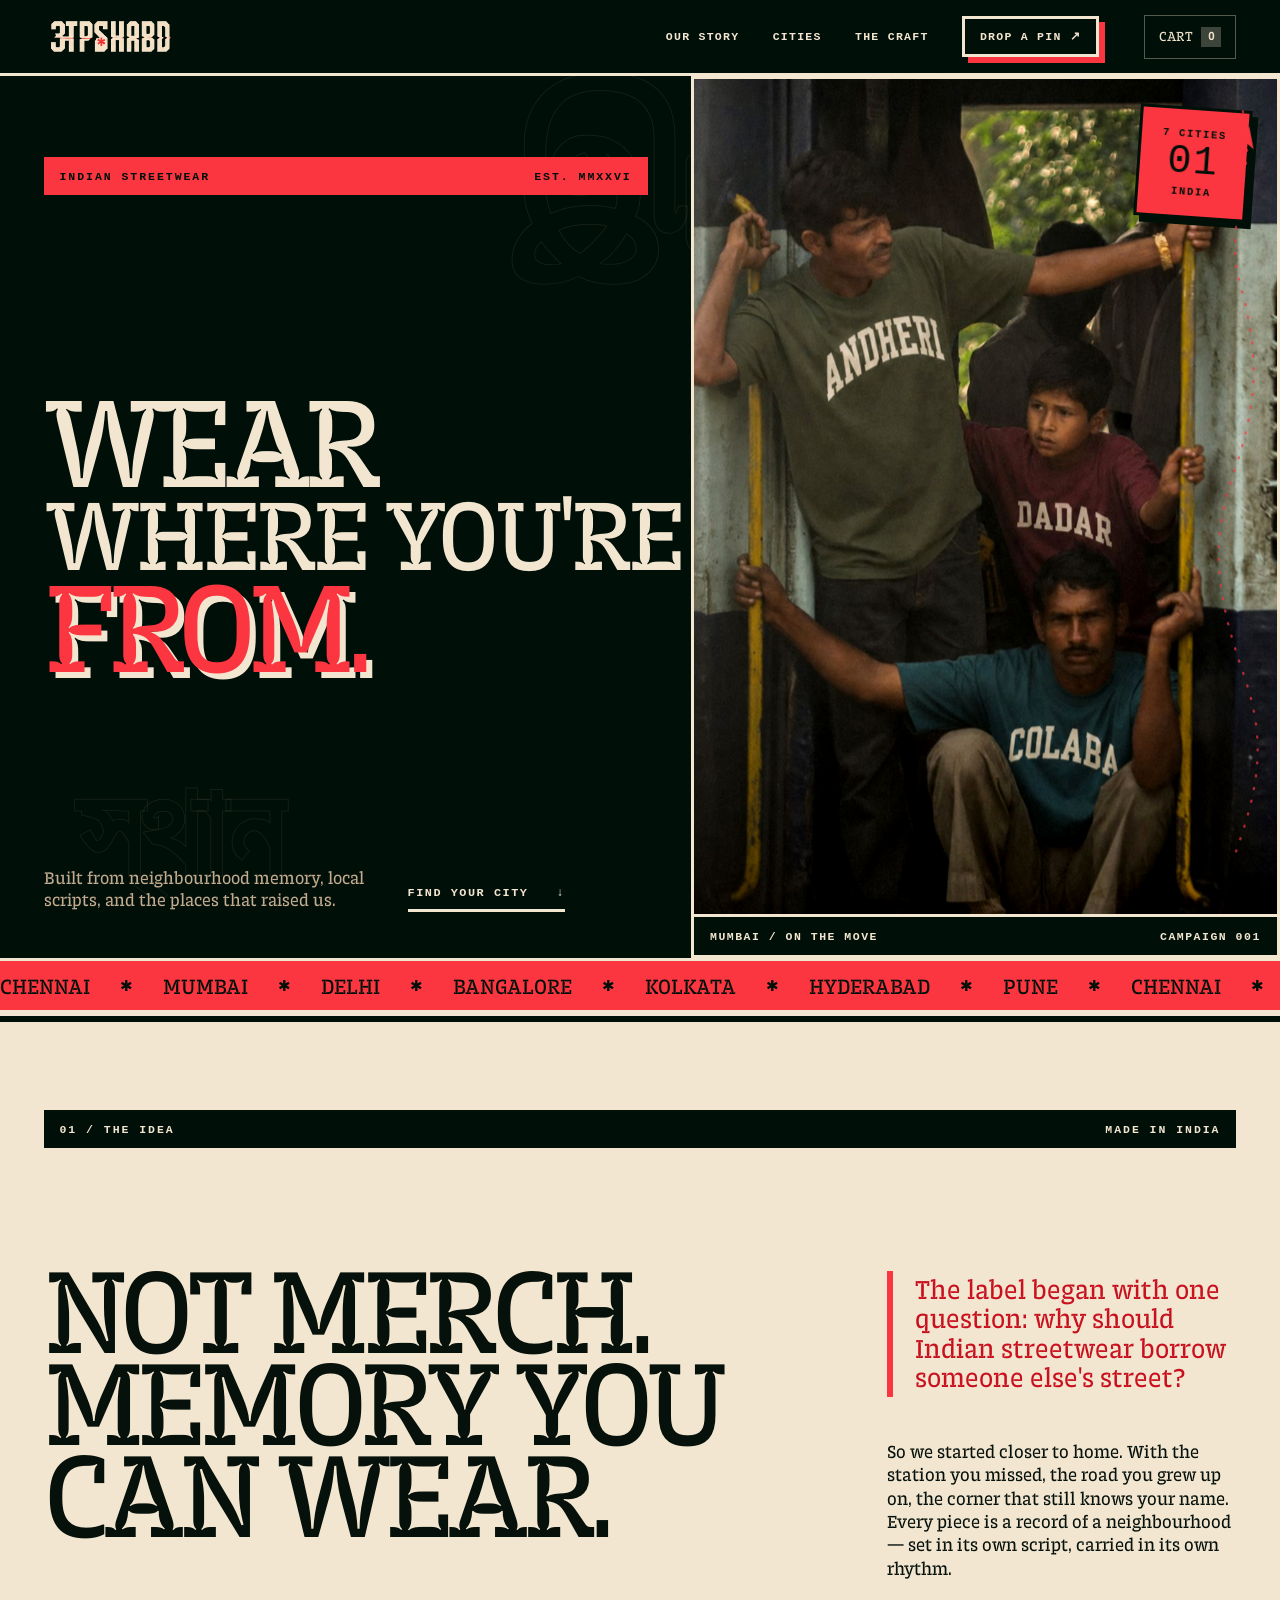
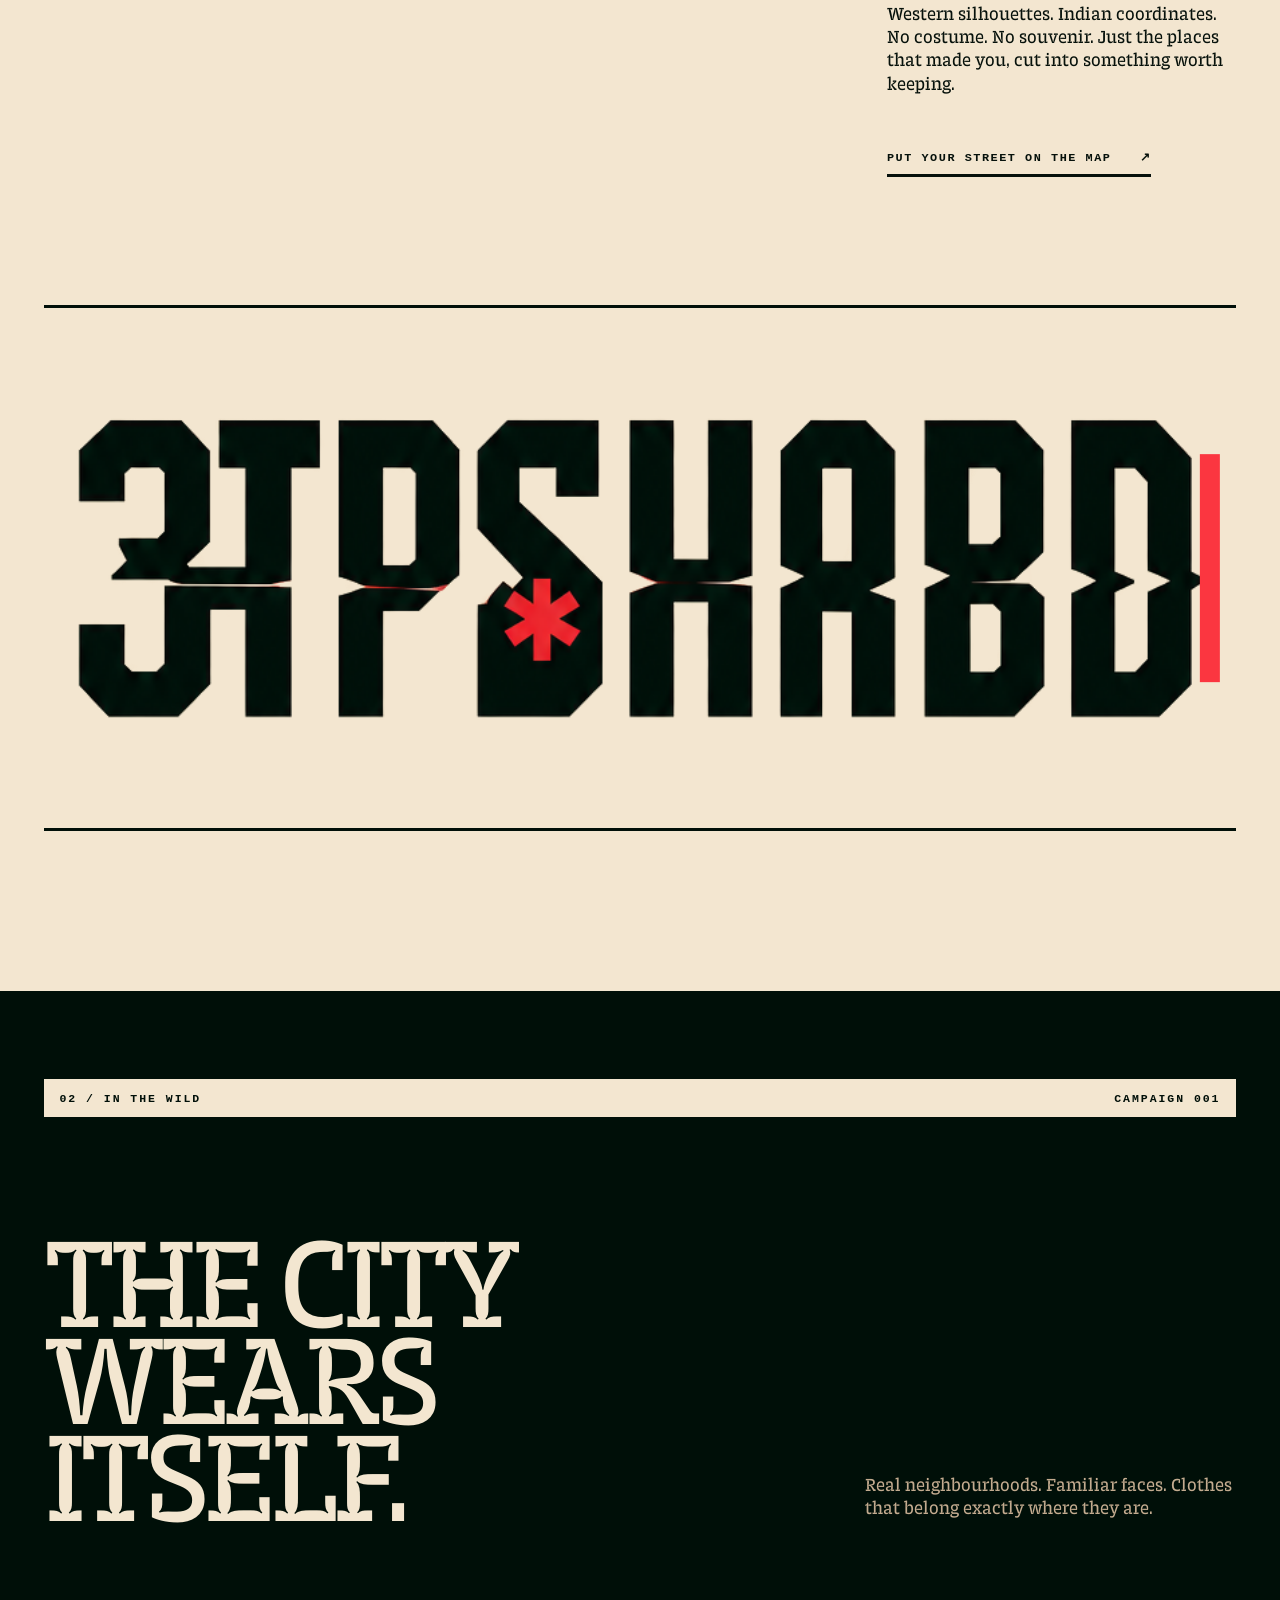
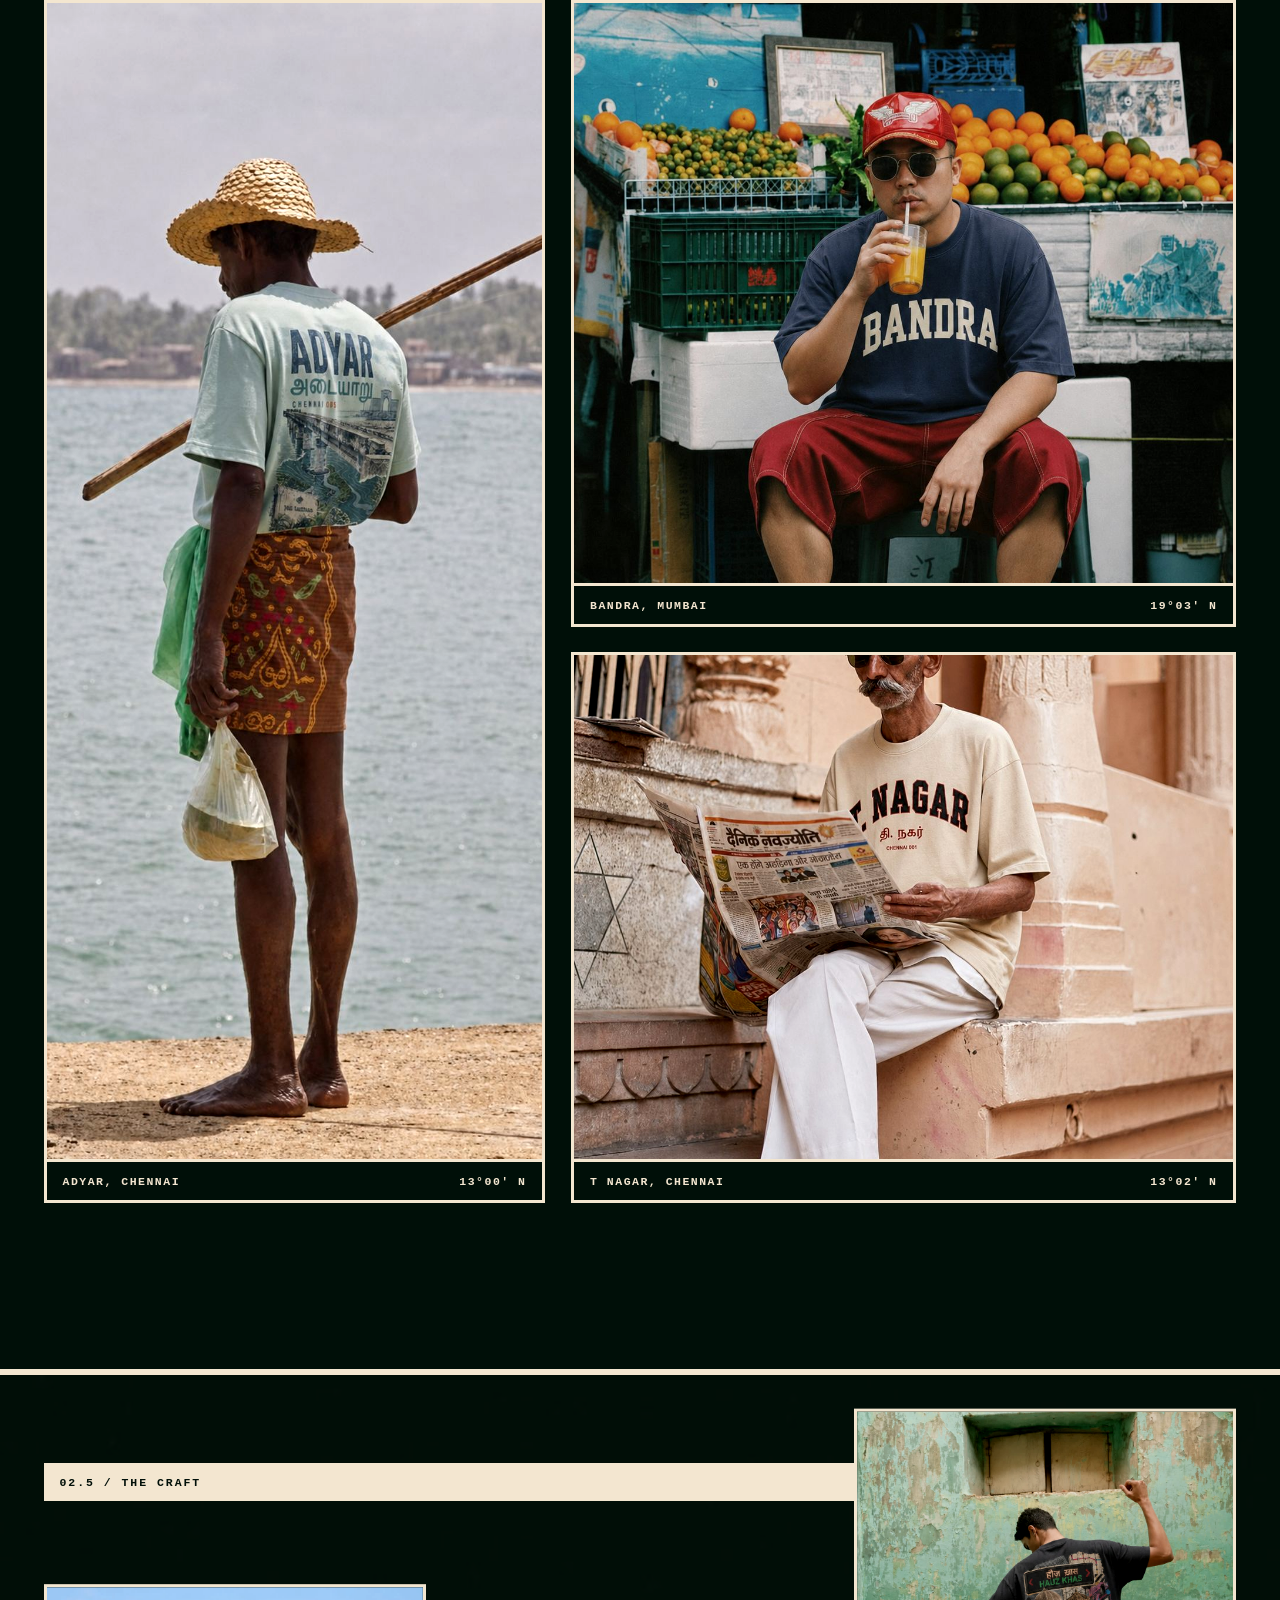
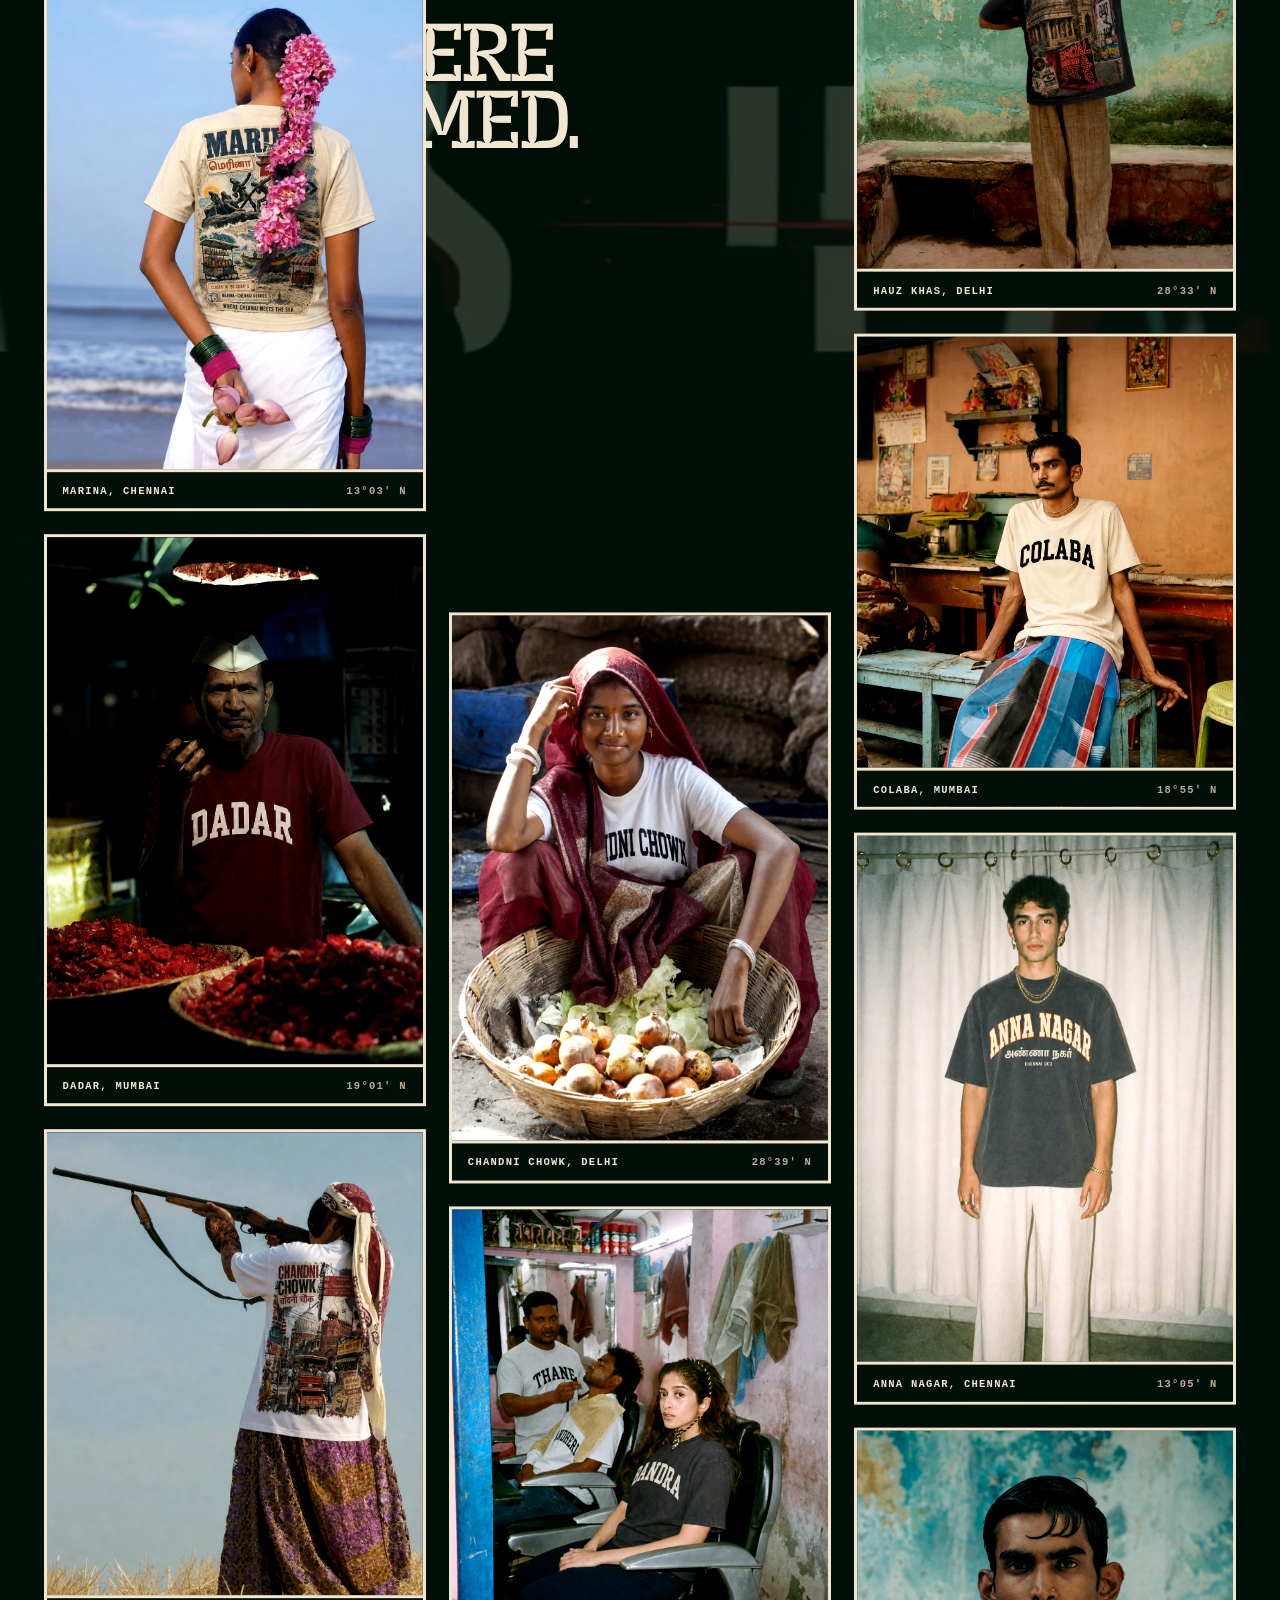
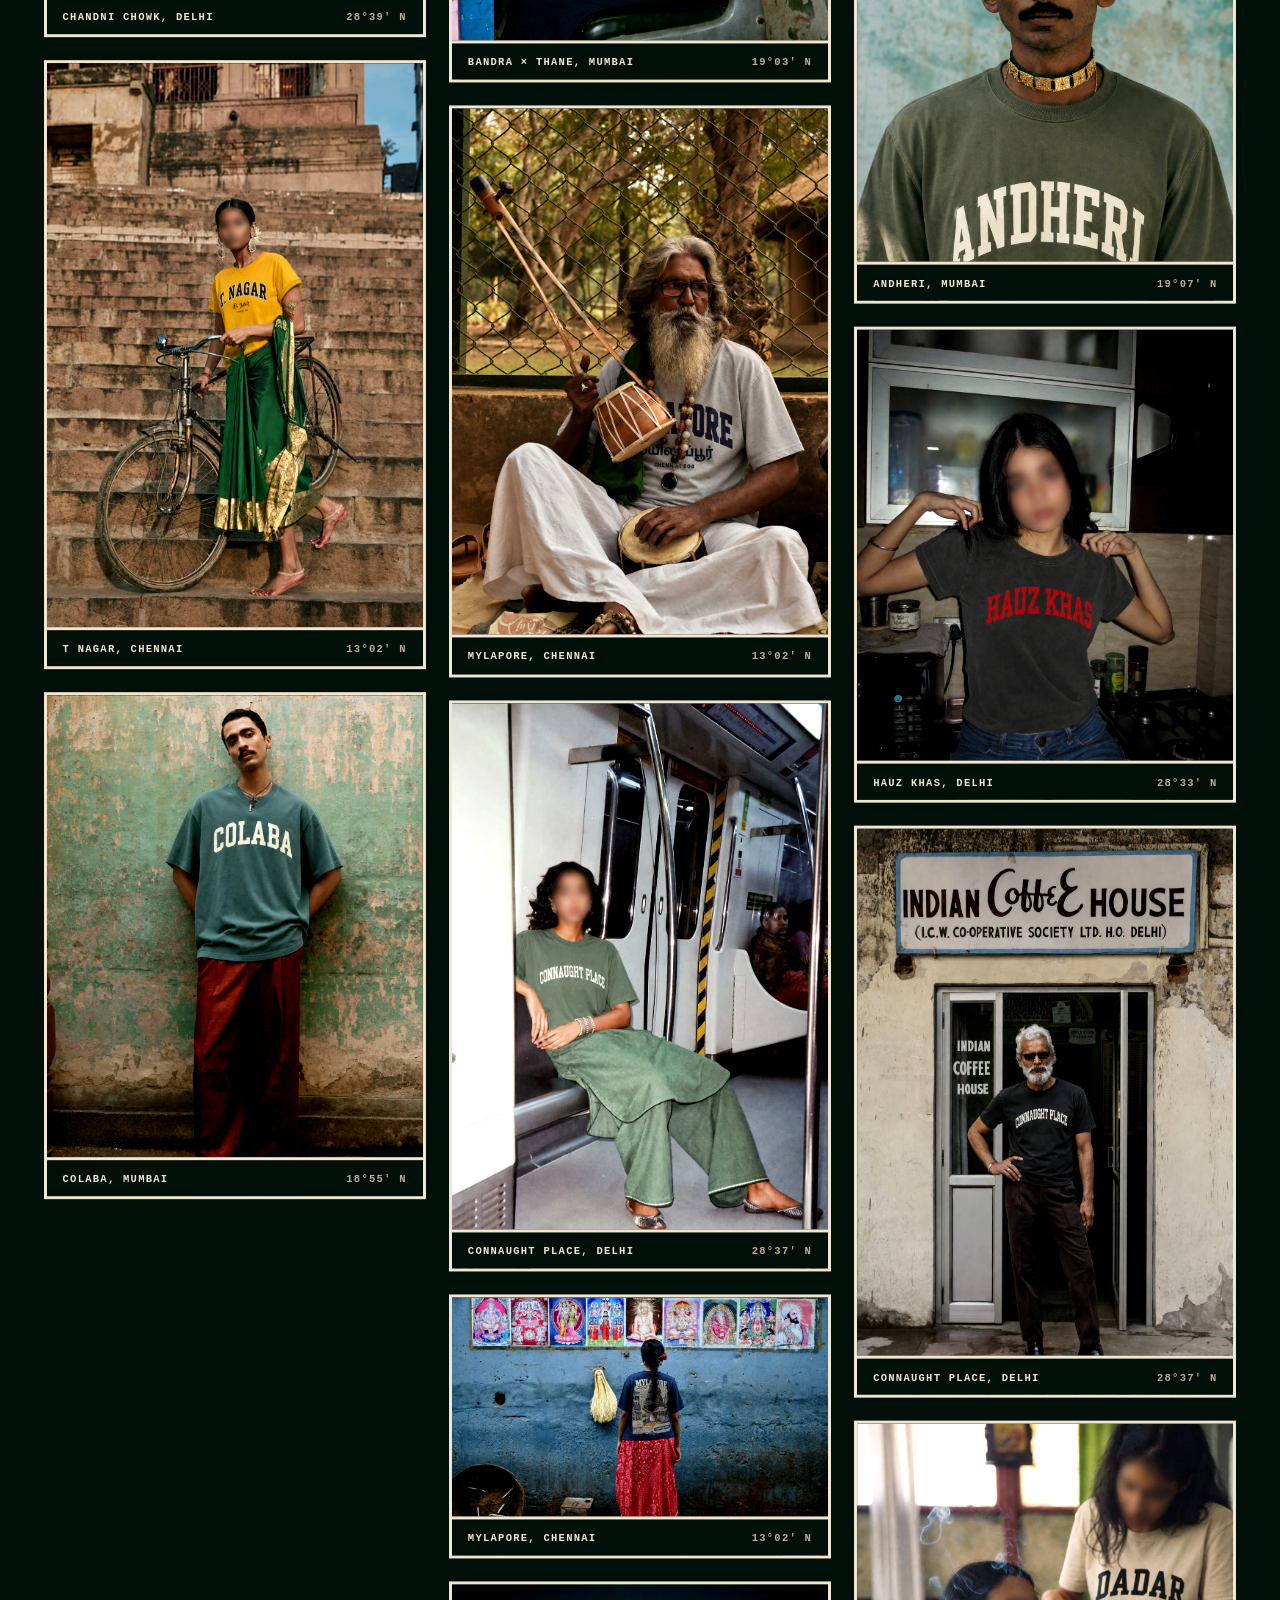
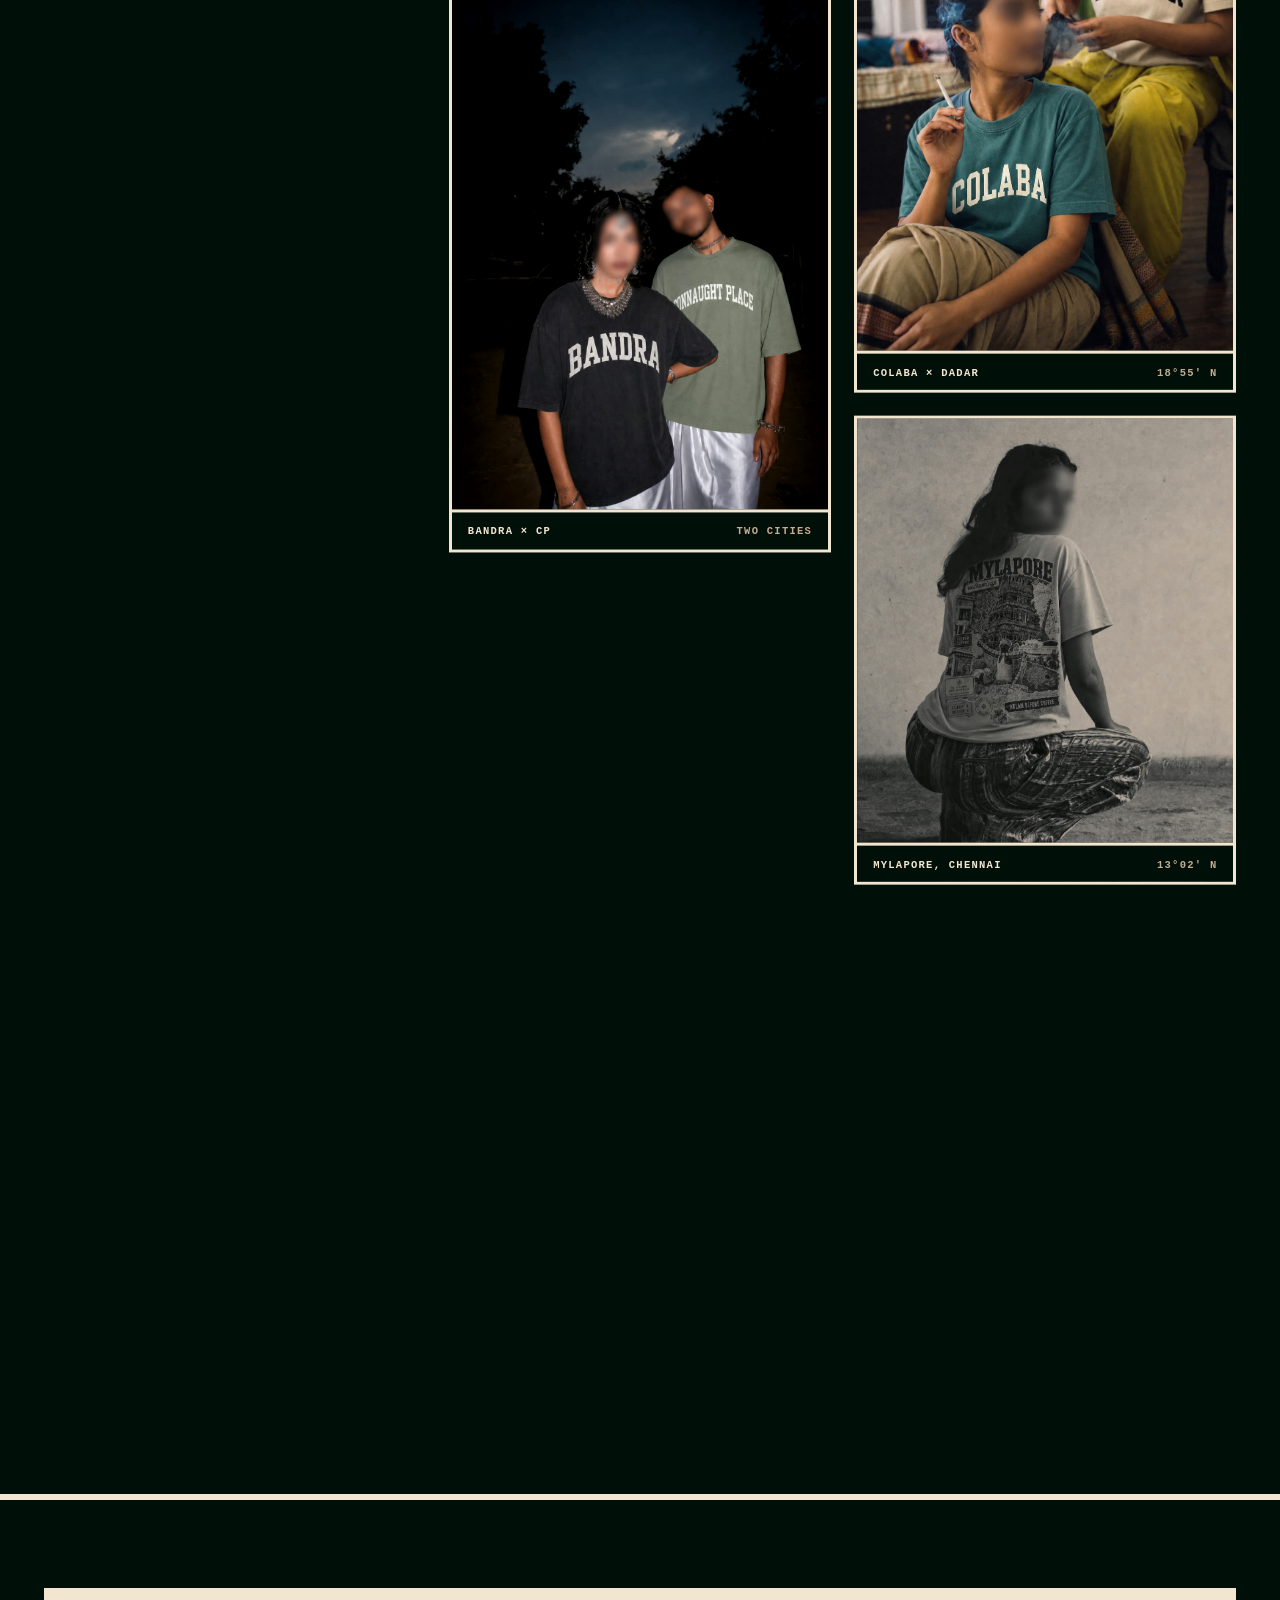
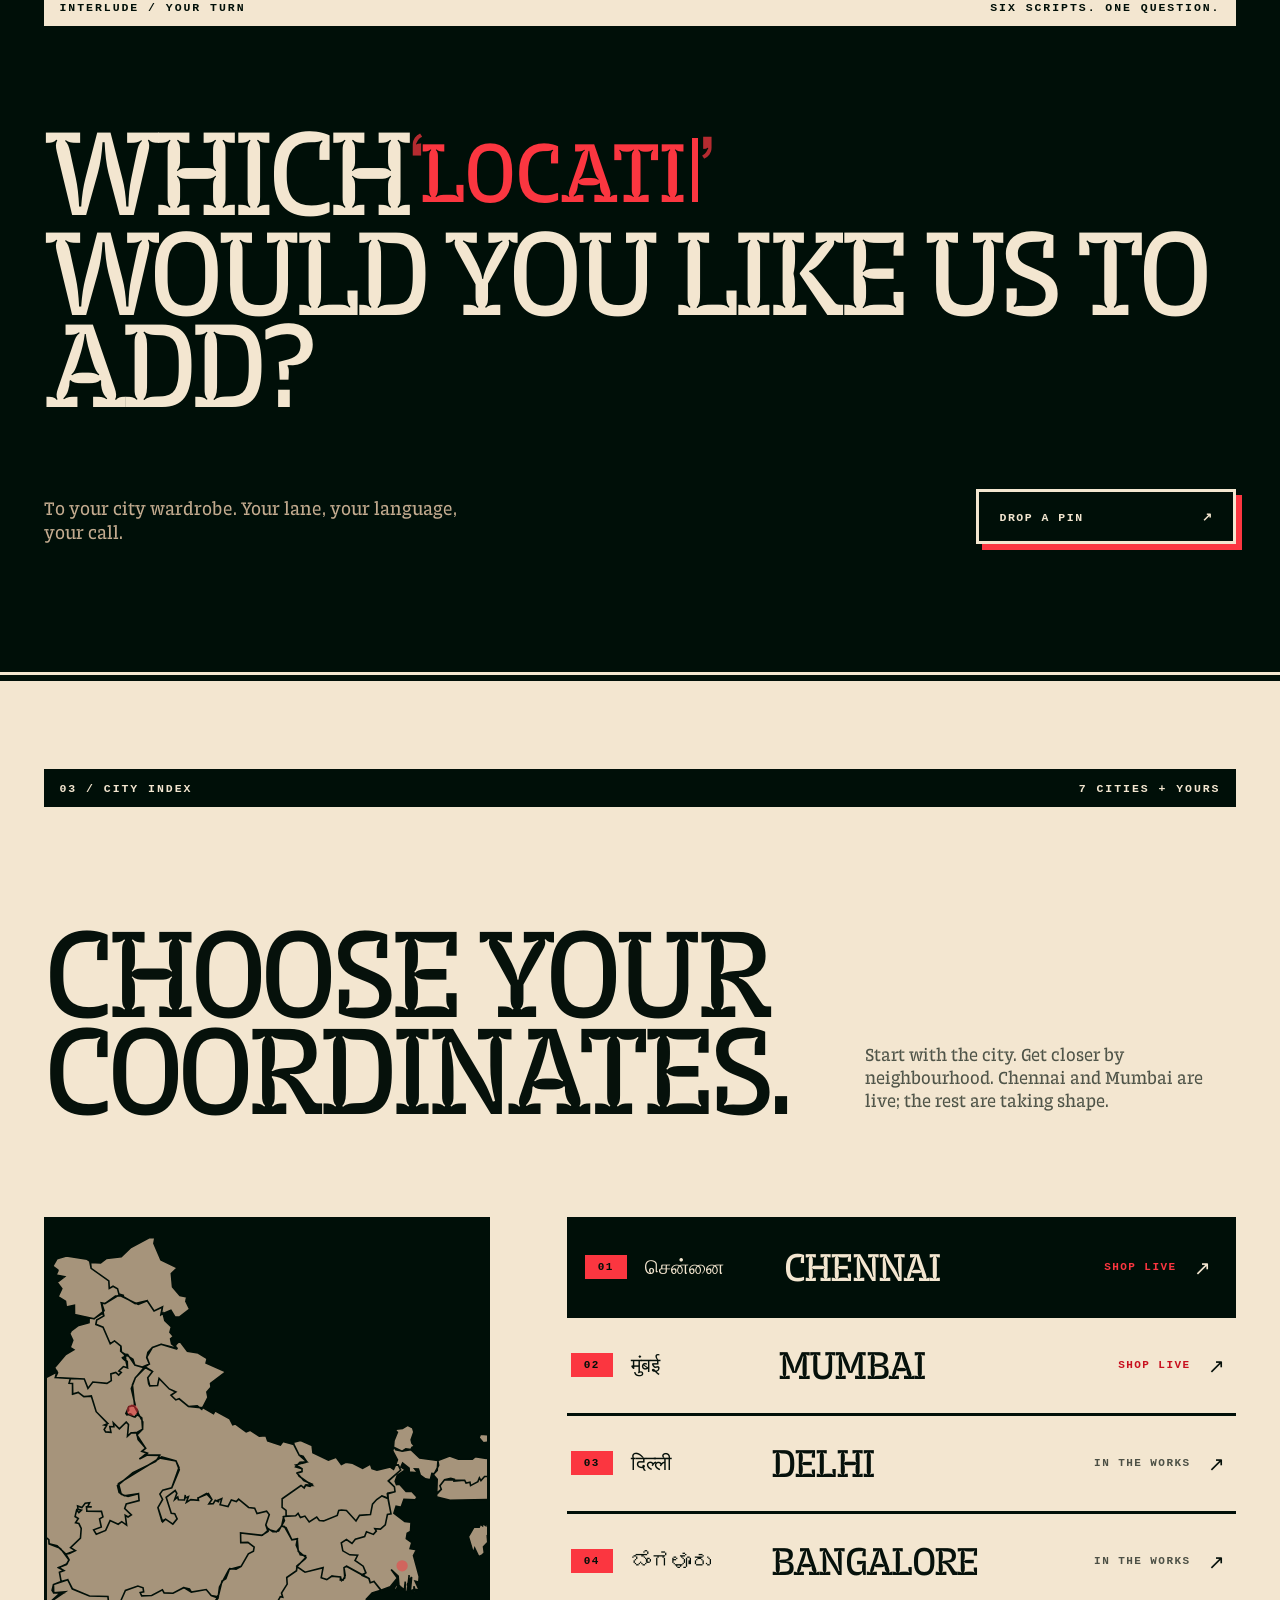
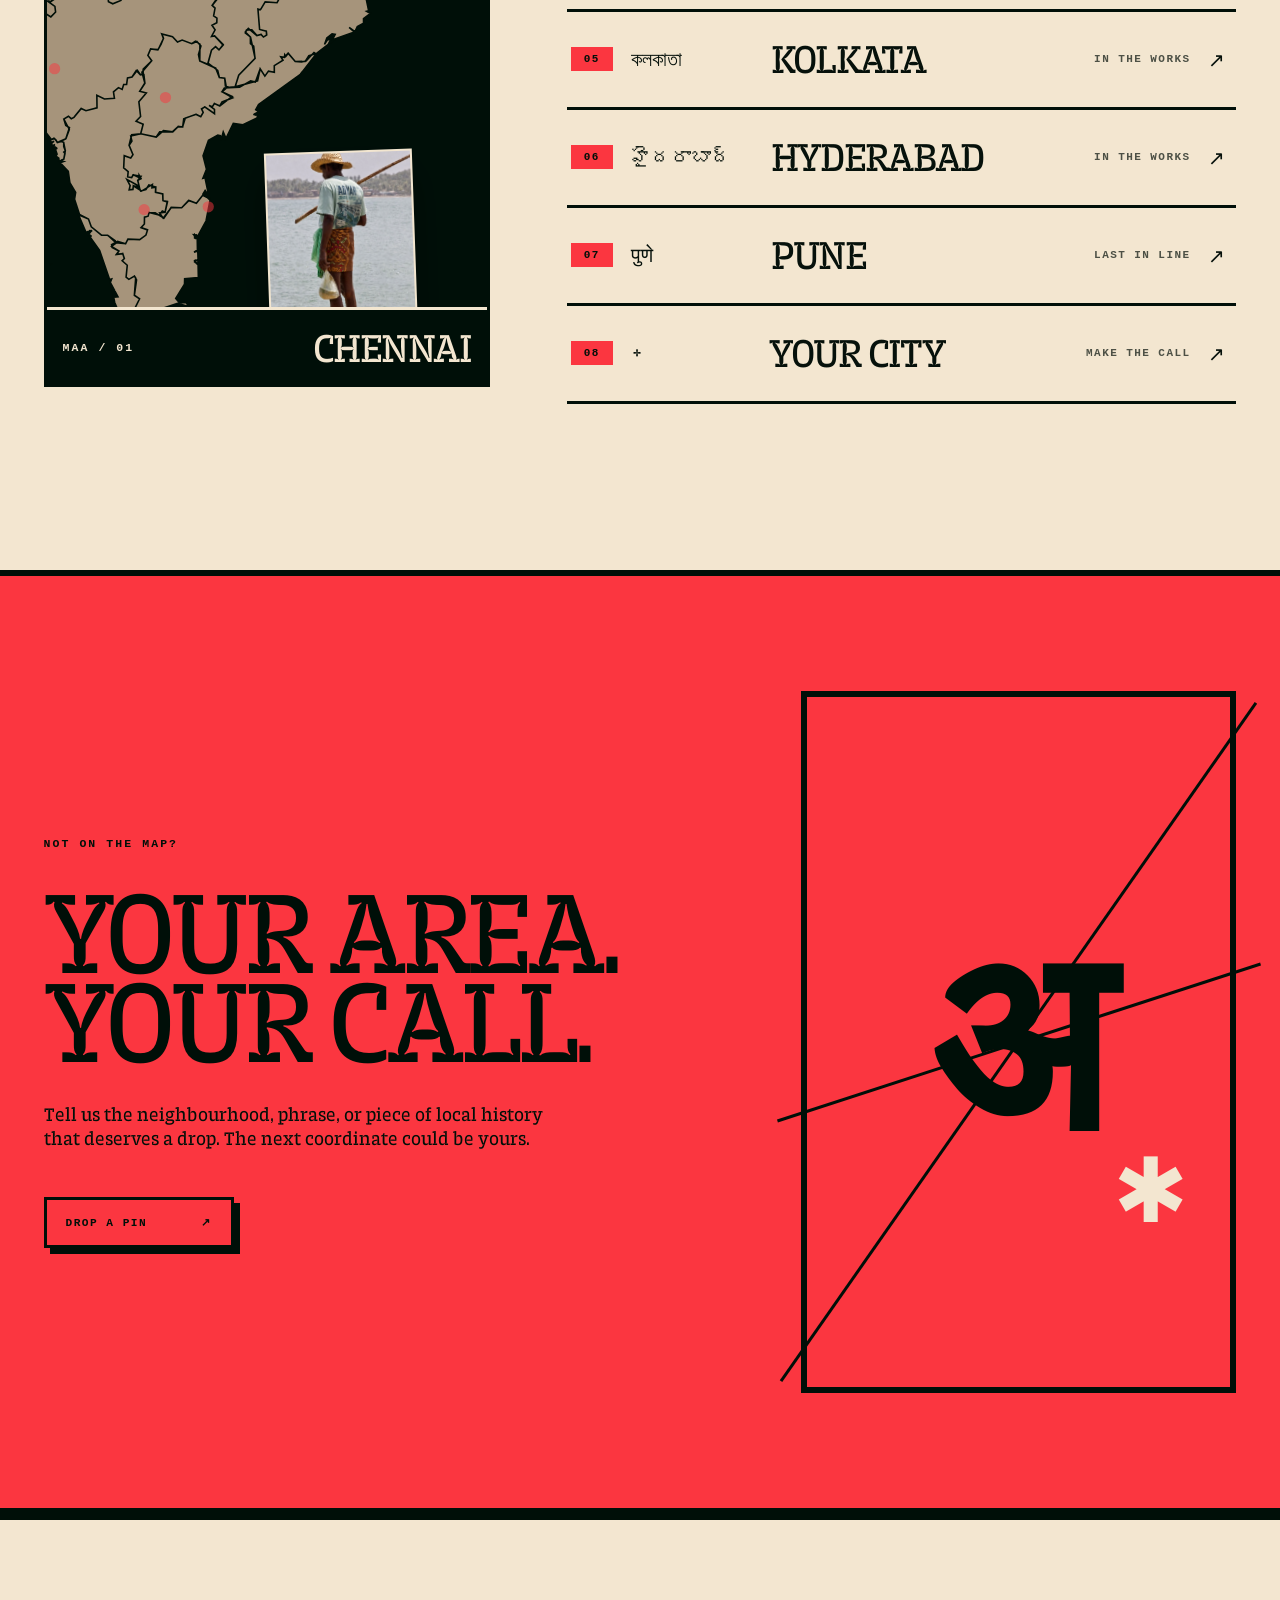
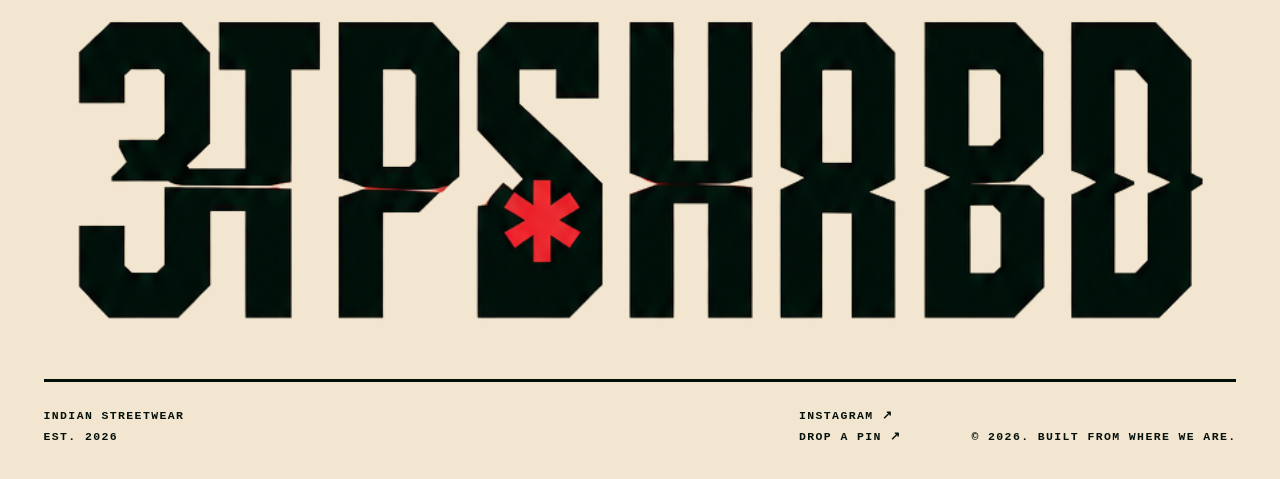
==== commit 58346e19: "Add cart and demo checkout, trim city drops, smooth the city picker Commerce (front-end demo only, n" ====
--- a/index.html
+++ b/index.html
@@ -89,9 +89,9 @@
   <script src="trailer.js?v=1"></script>
 
   <link rel="stylesheet" href="styles.css?v=33" />
-  <link rel="stylesheet" href="tuezday.css?v=4" />
   <link rel="stylesheet" href="brutal.css?v=4" />
   <link rel="stylesheet" href="trailer.css?v=1" />
+  <link rel="stylesheet" href="cart.css?v=1" />
 </head>
 <body>
   <a class="skip-link" href="#main">Skip to content</a>
@@ -370,7 +370,23 @@
 
       <div class="cities-layout">
         <div class="city-preview reveal" aria-hidden="true">
-          <img id="cityPreviewImage" src="assets/campaign/web/01-chennai-adyar-fisherman.jpg" alt="" />
+        <div class="city-map" aria-hidden="true">
+          <svg class="city-map-svg" viewBox="20 65 1435 1495" preserveAspectRatio="xMidYMid slice">
+            <path class="city-map-land" d="M 460.4,336.8 L 460.3,337.7 L 460.7,338.8 L 459.4,338.7 L 458.7,339.3 L 454.8,335.7 L 454.4,334.3 L 454.9,333.8 L 456.6,333.1 L 458.2,333 L 460.1,333.4 L 459.9,334 L 460.6,335.7 L 460.4,336.8 Z M 475.7,429.2 L 478.2,428.5 L 478.4,431.2 L 483.1,436.2 L 484.6,440.9 L 482.7,443.7 L 484.1,446.2 L 480.1,447.3 L 479.3,450.3 L 475.9,449.9 L 473.1,448 L 472.1,445.8 L 468.9,444.3 L 467.7,445.5 L 462.8,446.2 L 461,443.7 L 466.3,437.4 L 465.7,432.1 L 466.6,430.5 L 470.4,429.6 L 471.9,428.2 L 475.7,429.2 Z M 530.3,249.8 L 533.5,247 L 537.1,261.9 L 550,274 L 547.1,284.7 L 554,292.8 L 548.4,297.6 L 550.3,307.2 L 562.2,316.5 L 530.3,308.3 L 512.9,314.4 L 501.8,333.3 L 506.9,346.8 L 496.1,353.7 L 478.5,349 L 474.7,337.3 L 452.1,323 L 451.3,312 L 438.7,301.6 L 430.3,307.1 L 416.2,274.7 L 402.1,269.1 L 403.8,260.8 L 417.8,252.5 L 412.8,227.4 L 419.8,228.5 L 447.3,212 L 485.1,230.2 L 502.6,223 L 516,243 L 532.5,235.1 L 530.3,249.8 Z M 483.4,480.2 L 470.7,481.6 L 464,488.2 L 466,465.3 L 461.4,460.4 L 448.1,473.5 L 436.3,462 L 437.5,469.5 L 429.5,469.2 L 431.7,480.6 L 421.3,479.6 L 418.4,475.1 L 423.3,467 L 419.1,466.2 L 425.7,463.4 L 402.8,440.1 L 393.4,409.8 L 378.7,410.6 L 367.6,402.3 L 356.5,405.5 L 356.5,384.8 L 349.7,384.4 L 352.3,375.3 L 379.5,376.2 L 386.7,394.5 L 396.2,382.1 L 423.9,384.7 L 432.4,379.2 L 431.5,366.1 L 441.1,363.4 L 446.8,368.5 L 451.9,363.2 L 447.1,360.5 L 456,351.8 L 464.1,354.2 L 457.9,327.6 L 464.3,328 L 478.5,349 L 496.3,354.2 L 479.5,373.8 L 471.5,394.7 L 479.1,427 L 466.6,430.5 L 461,443.3 L 477.8,450.5 L 484.1,446.2 L 492,452.5 L 493.6,474.4 L 483.4,480.2 Z M 1026.7,791 L 1027.1,791.7 L 1027.2,792.6 L 1026.9,793.5 L 1025.6,793.5 L 1024.8,793.8 L 1023.7,793.4 L 1023.3,791.2 L 1023.8,789.3 L 1026.7,791 Z M 1014.8,773.8 L 1015.5,774.1 L 1015.8,774.8 L 1014.8,778 L 1014.7,780.7 L 1012.1,779.9 L 1011.8,778.3 L 1012.4,776.6 L 1013.3,775.2 L 1014.2,774.1 L 1014.8,773.8 Z M 990,777.1 L 991.3,776.6 L 992.2,781.8 L 992,784.8 L 990.6,785.8 L 991.2,787.9 L 990.5,788.7 L 986.8,788 L 986.4,787.2 L 986.7,784.8 L 990,777.1 Z M 989.3,777.1 L 988.2,777.6 L 987.8,777.3 L 987.7,776.4 L 987.8,775.5 L 988.3,774.1 L 988.8,773.2 L 989.3,772.8 L 989.9,772.9 L 990.6,774.1 L 990.2,775.7 L 989.3,777.1 Z M 650.6,1076.2 L 651,1075.9 L 653.3,1077.3 L 655.5,1079.2 L 655.7,1079.7 L 655.5,1080.1 L 654.9,1080.7 L 653.6,1081.2 L 652.4,1080.5 L 650.1,1077.6 L 650.6,1076.2 Z M 474.4,1451.1 L 447.4,1420.4 L 453.2,1415.7 L 446.6,1418.7 L 438.9,1399.9 L 433,1368.8 L 437.8,1381.3 L 438.7,1375.5 L 438.6,1390.2 L 445.5,1389.5 L 430.4,1361.2 L 433.1,1354.5 L 429.1,1355.5 L 409.5,1298.3 L 389.4,1270.4 L 393.8,1271 L 388.1,1266.9 L 393.6,1259.9 L 384.1,1265.9 L 368.2,1229 L 387.7,1237.2 L 393.2,1252.4 L 413.2,1268.7 L 425.3,1268.9 L 440.1,1279.8 L 441.5,1284.3 L 432.8,1290.8 L 447.3,1299.9 L 442.9,1306.4 L 454.8,1304.9 L 457.9,1314.4 L 453.6,1318.9 L 463.6,1327.6 L 461.3,1351 L 466.7,1355.3 L 477.7,1349 L 480.1,1352.3 L 477.5,1386.4 L 487.7,1393.2 L 476.5,1416 L 481.8,1439.6 L 474.4,1451.1 Z M 312.7,1325.3 L 312.7,1325.2 L 313.3,1325.3 L 312.9,1325.5 L 312.7,1325.3 Z M 281.5,1292.1 L 281.6,1291.8 L 281.9,1291.8 L 281.8,1292.4 L 281.5,1292.9 L 281.5,1292.1 Z M 958,786.3 L 959.9,789.4 L 942.8,794.6 L 931.3,807.1 L 935.9,829.5 L 931.8,830.7 L 939.5,834.9 L 925.9,845.2 L 926,853.9 L 913.8,860.4 L 909.2,870.4 L 897.8,862.4 L 908.1,871.3 L 865.2,886.3 L 870.5,875.7 L 864.4,874.7 L 854.1,882.7 L 849.6,895.5 L 855.4,886.6 L 862.1,884.9 L 859.2,890.6 L 870.8,884.9 L 834,913.2 L 818.9,917.7 L 811.8,928.7 L 792.3,928.9 L 778.7,912.8 L 773.9,918.9 L 771.8,915.6 L 771.1,920.8 L 764.1,919.6 L 768.4,926.5 L 751.3,937.1 L 751.4,949.9 L 739.9,947.8 L 732.9,957.5 L 723.7,943.1 L 718.6,966.7 L 674.7,978.5 L 681.7,955.9 L 713.8,922.5 L 704.8,881.1 L 694.7,871.2 L 700.5,864.3 L 717.1,878.2 L 725.4,875.9 L 730.1,881.1 L 736.3,877.3 L 735.7,869.5 L 722.6,866.2 L 719.3,826.2 L 724.4,827.5 L 733.5,812.4 L 756.7,813.9 L 763.1,802 L 767.8,803 L 765.4,795 L 776.5,777.4 L 775.7,764.5 L 794.8,751.3 L 795.5,743.4 L 811.5,754.1 L 846.8,745.2 L 843.1,764.9 L 854.1,768.7 L 863,762.1 L 880.9,763.7 L 882.9,770.8 L 889.3,765.3 L 887.7,745.3 L 893,742.5 L 936.2,766.2 L 939,774.7 L 946.4,772.3 L 958,786.3 Z M 242.8,1324.2 L 243.2,1323.4 L 243.8,1322.8 L 243.8,1323.5 L 242.5,1326.2 L 242.5,1325.2 L 242.8,1324.2 Z M 311.4,1361.7 L 311.5,1361.8 L 311.5,1362.2 L 311.3,1363 L 310.9,1363.6 L 310.9,1362.5 L 311.1,1362.1 L 311.4,1361.7 Z M 259.8,1327.8 L 259.9,1327.7 L 260.1,1327.7 L 259.7,1328 L 259.7,1327.8 L 259.8,1327.8 Z M 264,1338.6 L 264.8,1337.9 L 264.9,1338 L 264.8,1338.1 L 264.8,1338.2 L 264,1338.8 L 263.8,1338.8 L 264,1338.6 Z M 267.4,1282.3 L 267.6,1282.2 L 267.9,1282.2 L 267.6,1282.5 L 267.4,1282.6 L 267.2,1282.6 L 267.4,1282.3 Z M 312.1,1359.2 L 312.3,1359.2 L 312.2,1359.3 L 312.2,1359.5 L 312.1,1359.5 L 311.9,1359.4 L 312,1359.2 L 312.1,1359.2 Z M 269.2,1311 L 269.5,1310.8 L 269.4,1311 L 269.4,1311.2 L 269.3,1311.3 L 269,1311.3 L 269,1311.1 L 269.2,1311 Z M 270.7,1305.6 L 271.4,1303.7 L 271.7,1303.7 L 271.4,1304.4 L 271.2,1306 L 270.7,1307.5 L 270.5,1306.6 L 270.7,1305.6 Z M 284.9,1450.1 L 285.1,1450.1 L 285.2,1450.5 L 284.3,1452.3 L 283.9,1452.9 L 282.8,1453.4 L 282.4,1453.1 L 282.3,1452.2 L 282.6,1452.2 L 282.6,1452.9 L 283.5,1452.5 L 284.2,1451.9 L 284.7,1451.1 L 284.9,1450.1 Z M 289,861 L 289.1,865.7 L 288.2,868.1 L 286.1,866.7 L 284.2,867.5 L 283.1,866.6 L 281.1,867.6 L 278.8,863.2 L 278.2,860 L 276.4,858.5 L 276,857.4 L 276.7,856.7 L 278.6,856.9 L 279.5,854.9 L 280.9,855 L 284.3,852.8 L 284.8,853.2 L 284.7,855 L 287,855.7 L 286.5,856.9 L 283,859 L 283.4,862.1 L 284.3,862.7 L 285.8,862.4 L 286.6,860.5 L 289,861 Z M 370.2,1228.3 L 360.5,1198.4 L 362.6,1184.9 L 351.3,1166.1 L 348.2,1144 L 332.4,1127.3 L 339,1124.7 L 332.4,1123.6 L 339.4,1120.2 L 342.4,1103.6 L 339.1,1087 L 332.5,1084.7 L 343.6,1080.1 L 350.2,1061.9 L 339.5,1041.5 L 348.5,1036.1 L 354,1040.9 L 359.3,1038.2 L 373.3,1020.9 L 382.8,1025.2 L 404.4,1019.7 L 404.1,994.9 L 418.9,1002.4 L 438.5,1000.9 L 436.6,988.3 L 446.4,980 L 453.6,983.5 L 456.6,974 L 462.3,973.7 L 464.1,961.1 L 472.9,959.1 L 483.4,946.2 L 489.3,954.9 L 496.1,954.4 L 498.1,971 L 488,987.3 L 500.9,990.4 L 486.3,1007.5 L 489.7,1036.4 L 480.8,1046 L 494.7,1051.8 L 489.7,1070.6 L 470.3,1074.6 L 472.7,1084.8 L 467.2,1092.8 L 474.8,1111.4 L 470.4,1117.7 L 457.7,1113.3 L 456.6,1137.2 L 465.4,1144.5 L 464.4,1154.8 L 472.2,1156.1 L 475,1150.6 L 490.5,1153.5 L 484.1,1161.6 L 486.9,1173.1 L 462.9,1159.6 L 469.2,1171.9 L 467.3,1179.9 L 474.7,1179.2 L 475.5,1172.1 L 491.6,1182.5 L 512.7,1169.5 L 511.9,1176.1 L 519.4,1174.8 L 519.1,1184.9 L 533.1,1188.2 L 533.5,1201.3 L 542,1202.8 L 537.6,1223.9 L 532.2,1221.5 L 526.4,1229.3 L 506.3,1224.5 L 504.4,1231.6 L 497.3,1233.6 L 497.1,1246.9 L 490.5,1254 L 503.3,1258.4 L 500.2,1268.5 L 487.9,1277.4 L 464.9,1276.6 L 460.3,1285.6 L 441.4,1283.6 L 425.3,1268.9 L 413.2,1268.7 L 393.2,1252.4 L 387.7,1237.2 L 370.2,1228.3 Z M 315.1,1081.5 L 302.2,1064.9 L 287.2,990.9 L 290.7,989.5 L 277.8,957.8 L 283.9,959.7 L 284.6,955.3 L 277,950.6 L 276.9,942.9 L 282,945.6 L 274.3,930.7 L 277.8,927.8 L 281,932.6 L 276.4,924.5 L 283.9,918.5 L 279.7,911.1 L 270.5,921.8 L 271.2,903.6 L 283.6,908.4 L 270.2,900.3 L 275.6,892.8 L 268.2,892.6 L 264.8,876.9 L 267.6,865.9 L 278.8,863.2 L 287.9,868.2 L 293.6,860 L 299,860.6 L 301.6,833.9 L 314.1,841.6 L 323.4,832.2 L 322,821.1 L 307.2,810.1 L 313.9,811.7 L 342.2,792.7 L 319.7,794.6 L 319.2,778.3 L 347.2,769 L 356.6,787.1 L 389.6,800.9 L 425.8,801.6 L 426.8,811.9 L 435.3,816.1 L 451.2,809.5 L 460,790 L 484.4,781.4 L 494.5,784.7 L 495.7,792.6 L 488.9,793.9 L 491.9,800.4 L 511.4,799.9 L 532.4,788.8 L 535.7,794.6 L 553.1,795.5 L 574.6,784.4 L 589,793.1 L 618.1,788.1 L 627.9,800 L 641.2,802.4 L 629.7,819.2 L 635.4,824.4 L 632.6,839.7 L 639.1,844.1 L 638.8,853 L 629.3,857.9 L 635.5,867.1 L 628.5,879.9 L 634.6,878.9 L 651.3,896.8 L 643.1,906.2 L 636.4,899.7 L 628.4,906.8 L 621.2,934.1 L 605.5,927.8 L 602.9,915.2 L 607.8,898.6 L 599.8,889.7 L 589.8,894 L 571,887.1 L 561.9,890.8 L 552.2,880.6 L 531.1,874.9 L 534.4,884 L 524.1,905.4 L 509.3,904.4 L 504,916.9 L 511.5,927.4 L 494.8,944 L 494.6,953.6 L 489.3,954.9 L 481.2,946.4 L 472.9,959.1 L 464.1,961.1 L 462.3,973.7 L 456.6,974 L 453.6,983.5 L 446.4,980 L 436.6,988.3 L 438.5,1000.9 L 418.9,1002.4 L 404.1,994.9 L 404.4,1019.7 L 382.8,1025.2 L 373.6,1020.8 L 359.3,1038.2 L 354,1040.9 L 348.5,1036.1 L 339.5,1041.5 L 343.3,1054.2 L 350.5,1058.2 L 343.2,1080.6 L 327.7,1087.5 L 320.3,1079.1 L 315.1,1081.5 Z M 1203.4,1223.4 L 1204,1220.1 L 1203.9,1219.2 L 1205.1,1217.9 L 1205.5,1217.9 L 1206,1218.2 L 1206.4,1219.2 L 1205.8,1223.7 L 1204.6,1225.4 L 1204.4,1227.1 L 1203.9,1227.4 L 1203.4,1223.4 Z M 1246.9,1443.4 L 1247.2,1440.6 L 1246.6,1438.1 L 1247.2,1437.5 L 1247.2,1438.6 L 1247.9,1439.9 L 1248.2,1441.6 L 1247.3,1444 L 1246.9,1444 L 1246.9,1443.4 Z M 1243.7,1454.9 L 1243.7,1455.2 L 1243.7,1454.9 Z M 1242.9,1464.4 L 1242,1466 L 1241.5,1466.2 L 1241.1,1464.2 L 1242,1463.3 L 1242.1,1462.7 L 1242.9,1463 L 1243,1462.6 L 1242.1,1461.7 L 1241.8,1462.6 L 1240.6,1462.1 L 1239.7,1458.1 L 1241.5,1454.8 L 1242.4,1454.5 L 1243.3,1454.6 L 1243.7,1455.2 L 1243.6,1456.2 L 1242.4,1458.5 L 1244,1462.9 L 1243.7,1464.1 L 1242.9,1464.4 Z M 1204,1296.9 L 1204.7,1297.6 L 1203.9,1298.3 L 1202.2,1298.9 L 1200.9,1298.8 L 1199.7,1297.9 L 1200,1296.5 L 1201.5,1296 L 1201.7,1294.5 L 1201.3,1293 L 1201.7,1291.5 L 1202.5,1291.5 L 1203.5,1292.4 L 1204.5,1294.1 L 1203.7,1295.4 L 1203.6,1296.2 L 1204,1296.9 Z M 1198.1,1327.6 L 1198.8,1331.9 L 1196.8,1334.4 L 1196.7,1337.7 L 1195.9,1339.8 L 1193.7,1340.6 L 1191.2,1339.1 L 1188.9,1339 L 1189.9,1334.7 L 1188.4,1331.7 L 1188.4,1327.6 L 1195.5,1321.4 L 1198.1,1327.6 Z M 1226.3,1454.4 L 1226.9,1454.8 L 1227,1455.2 L 1226.6,1455.6 L 1223.6,1454.8 L 1221.8,1452.5 L 1221.5,1451.3 L 1221.6,1449.8 L 1222,1448.6 L 1222.7,1448.1 L 1223.2,1448.1 L 1223.5,1448.6 L 1223.6,1452.1 L 1224.1,1453 L 1225.1,1453.9 L 1226.3,1454.4 Z M 1219.7,1185.1 L 1218.8,1184.7 L 1218.3,1184.2 L 1219.7,1183.6 L 1220.3,1183.5 L 1221.2,1185.5 L 1219.7,1185.1 Z M 1223.6,1257.6 L 1223.2,1259.5 L 1223.6,1262 L 1223.2,1262.5 L 1222.2,1261.6 L 1221.5,1260.1 L 1221.5,1259.4 L 1221.6,1258.5 L 1222.2,1257.1 L 1223,1256.9 L 1223.4,1257.1 L 1223.6,1257.6 Z M 1258.7,1253.5 L 1259.1,1253.1 L 1259.7,1253.7 L 1258.8,1254.1 L 1258.7,1253.5 Z M 1277.9,1196 L 1278.8,1195.3 L 1279.3,1196.3 L 1278.5,1196.5 L 1277.9,1196 Z M 1239.1,1468.1 L 1240.3,1470.2 L 1240.1,1472.3 L 1238.2,1471.1 L 1236,1471.8 L 1235.4,1471.6 L 1234.7,1470.7 L 1235.1,1469.5 L 1234.7,1469.2 L 1234.3,1469.5 L 1233.5,1469.3 L 1233,1468.3 L 1233.4,1466.3 L 1233.9,1465.7 L 1236.1,1464.9 L 1237.1,1465 L 1237.3,1467 L 1239.1,1468.1 Z M 1245.3,1465.8 L 1245.7,1467.3 L 1245.7,1469.5 L 1243,1467.5 L 1242.7,1466.8 L 1242.7,1466 L 1243.2,1465.6 L 1244,1465.8 L 1244.1,1465 L 1244.5,1464.8 L 1244.9,1465.1 L 1245.3,1465.8 Z M 1208.5,1403.7 L 1209.9,1405.8 L 1209.8,1408.1 L 1208.5,1409.8 L 1206.2,1409.6 L 1205.6,1408.8 L 1205.2,1407.4 L 1205.1,1406.1 L 1205.3,1405.5 L 1206.1,1405.3 L 1206.8,1404.7 L 1207.2,1404 L 1207.1,1403.1 L 1208.1,1403.2 L 1208.5,1403.7 Z M 1217,1244.5 L 1211.6,1245.5 L 1214.8,1250.2 L 1213.7,1257.1 L 1207.4,1263.2 L 1206.4,1273.1 L 1207.6,1270 L 1209.4,1272 L 1203.9,1284.4 L 1207.6,1283.7 L 1205.5,1292.2 L 1196.5,1274.1 L 1198.6,1270.4 L 1201,1273.3 L 1203.8,1256.1 L 1208.9,1257.3 L 1205.5,1249 L 1205.7,1237.3 L 1208.6,1234 L 1206.4,1226.9 L 1211,1217.2 L 1211.6,1200.2 L 1219.3,1188.6 L 1222.5,1196.8 L 1217.8,1201 L 1222.5,1204.4 L 1220.5,1214.3 L 1217.4,1215.8 L 1216.7,1213.1 L 1213,1221.5 L 1217.1,1224.1 L 1217,1244.5 Z M 1184.4,1287.4 L 1184.9,1287.7 L 1185.3,1288.7 L 1185.2,1289.7 L 1184.7,1290.3 L 1183.7,1290.4 L 1182.9,1289.9 L 1182.7,1288 L 1182.1,1287.3 L 1182.1,1287 L 1184.4,1287.4 Z M 1220.7,1269 L 1221.9,1272 L 1221.1,1272.2 L 1220.4,1271.4 L 1219.9,1270 L 1218.3,1269.3 L 1217.6,1268.4 L 1216.6,1268 L 1216.3,1267.5 L 1217.8,1265.2 L 1219.4,1265.2 L 1219.9,1265.5 L 1219.6,1266.2 L 1220.7,1269 Z M 1251.4,1499.8 L 1248.9,1502.7 L 1248.2,1502.9 L 1247.7,1502.6 L 1247.6,1501.2 L 1246.6,1499.8 L 1247.2,1499.3 L 1247.7,1497.2 L 1250,1496.5 L 1251.4,1493.4 L 1251.5,1495.7 L 1252.6,1496.5 L 1253.2,1498 L 1252.3,1499.3 L 1251.4,1499.8 Z M 1182.3,645.9 L 1182.3,626.5 L 1194.3,627.9 L 1189.9,620.9 L 1209.9,609.5 L 1199.3,596.7 L 1203.7,590.8 L 1189.8,583.1 L 1179.7,586.8 L 1184.3,567.3 L 1162.8,567 L 1155.7,574.9 L 1152.7,569.7 L 1149.7,577 L 1135.4,584.8 L 1134.2,577.9 L 1126.5,579.6 L 1123.8,574.2 L 1084.5,573.4 L 1075.5,585 L 1078.1,592.2 L 1069.1,599.3 L 1070.1,572.4 L 1062,563.2 L 1070.1,555.1 L 1071.5,535.5 L 1094.5,526.8 L 1111.7,533.3 L 1138.9,532.9 L 1144.7,528.1 L 1166.2,531.5 L 1204.6,518.4 L 1241.2,524.2 L 1257.5,516.9 L 1277.3,495.2 L 1277,489.5 L 1287.9,492.2 L 1326.8,477.2 L 1358.1,472.6 L 1348.9,486.1 L 1354.1,501.8 L 1359.6,500.7 L 1357.5,506 L 1337.5,508.2 L 1288.1,538 L 1281.8,547.1 L 1278.3,543.8 L 1265.7,562.8 L 1263.2,577.1 L 1255.3,579.8 L 1256.1,573.8 L 1251.4,574.7 L 1234.6,593.8 L 1240.1,605.1 L 1224.6,630.5 L 1220.5,650.2 L 1211.1,652.5 L 1207.4,646.8 L 1193.6,664.4 L 1191.9,659.1 L 1182.4,658.1 L 1182.3,645.9 Z M 1293.7,598.2 L 1296.1,598.9 L 1291.5,610.9 L 1297.9,614.2 L 1298.8,619.8 L 1279.5,654.2 L 1271.1,678.6 L 1252.1,670.5 L 1240.1,672.8 L 1235.1,666.4 L 1230.4,669.9 L 1217.8,665.6 L 1224,632 L 1228.1,630.2 L 1239.8,606.1 L 1247.1,610.9 L 1256.7,598.9 L 1254.8,594.7 L 1280.9,595.7 L 1292.4,586.9 L 1290.7,595.6 L 1293.7,598.2 Z M 1323.2,535.4 L 1324.1,539.2 L 1318.2,541 L 1314.4,547.8 L 1319.6,568.9 L 1312.5,575.3 L 1312.9,584.5 L 1302.3,596 L 1291.5,596.7 L 1292.4,586.9 L 1280.9,595.7 L 1254.8,594.7 L 1256.7,598.9 L 1247.1,610.9 L 1239.8,606.1 L 1234.6,593.8 L 1251.4,578.6 L 1251.4,574.7 L 1256.1,573.8 L 1255.3,579.8 L 1263.2,577.1 L 1265.7,562.8 L 1278.3,543.8 L 1281.8,547.1 L 1288.1,538 L 1320.8,520.1 L 1323.2,535.4 Z M 1193.1,617.6 L 1189.9,620.9 L 1171.9,612 L 1095.2,613.6 L 1069.6,606.9 L 1068.5,602.5 L 1078.1,592.2 L 1075.5,585 L 1084.5,573.4 L 1096.7,570.6 L 1103.7,572.4 L 1103,575.8 L 1123.8,574.2 L 1126.5,579.6 L 1134.2,577.9 L 1135.4,584.8 L 1149.7,577 L 1152.7,569.7 L 1155.7,574.9 L 1162.8,567 L 1183.8,567.2 L 1179.9,587.1 L 1189.8,583.1 L 1203.7,590.8 L 1199.4,597 L 1209.3,604.8 L 1209.6,609.8 L 1193.1,617.6 Z M 327.1,363.8 L 321.2,354.1 L 343.1,328.3 L 359,318.8 L 351.8,314.2 L 357,300.2 L 351.1,287.6 L 353.9,281.9 L 366.9,272 L 388.8,265.9 L 389,256.8 L 398.5,258.3 L 415.2,247.7 L 417.8,252.5 L 403.8,260.8 L 402.2,269.5 L 416.2,274.7 L 430.3,307.1 L 438.7,301.6 L 451.1,311.7 L 450.7,321.5 L 461,331.1 L 454.4,334.7 L 463.6,341.5 L 464.1,354.2 L 456,351.8 L 447.1,360.5 L 451.9,363.2 L 446.8,368.5 L 441.1,363.4 L 431.5,366.1 L 432.4,379.2 L 423.9,384.7 L 396.2,382.1 L 386.7,394.5 L 379.5,376.2 L 322.8,373.4 L 327.1,363.8 Z M 193.6,637.9 L 171.3,601.4 L 171.3,587.6 L 153,586.4 L 144.5,574.9 L 148,545.1 L 115.9,533.3 L 118.8,515.5 L 156.6,471.5 L 165.7,471.2 L 179.6,486.9 L 228.5,474 L 251,433.9 L 278,420 L 298.6,376.3 L 325.6,362.5 L 322.8,373.4 L 352.3,375.3 L 349.7,384.4 L 356.5,384.8 L 356.9,405.8 L 367.6,402.3 L 378.7,410.6 L 393.2,409.5 L 402.8,440.1 L 425.7,463.4 L 419.1,466.2 L 423.3,467 L 418.4,475.1 L 421.3,479.6 L 431.7,480.6 L 429.5,469.2 L 437.5,469.5 L 436.3,462 L 448.1,473.5 L 461.7,460.5 L 466,465.3 L 464,488.2 L 471.2,481.4 L 481.9,481.5 L 484.9,494.8 L 499.6,511.6 L 492.2,517.5 L 502.5,521.6 L 487.4,532.7 L 502.5,525 L 527.2,525.5 L 519.3,537.5 L 474.6,559.6 L 444.4,584.7 L 447.7,598.2 L 457.8,604.5 L 485.6,600.6 L 486.7,614 L 461.6,620.5 L 458.6,629.7 L 471.6,642.1 L 465.1,646.1 L 459.7,642.7 L 462.3,662.1 L 452.8,655.4 L 445.9,660.4 L 430,653.3 L 421.3,672.5 L 403,679.8 L 397.8,671.3 L 412.8,665.9 L 409.4,649.7 L 416,645.9 L 413.1,635.1 L 384.5,634.8 L 383.8,626.4 L 394.1,626.3 L 386.5,625.5 L 390,618.1 L 381.2,619.1 L 374.8,627.8 L 366.4,624.7 L 367.2,631 L 374,632.8 L 368.9,637.7 L 364.5,632.3 L 361.5,645.2 L 367.8,649.1 L 362.4,657.5 L 368.9,659 L 373.5,668.7 L 372,687.4 L 352.6,706.1 L 361.9,712 L 350.4,717.4 L 343.3,718.7 L 326.2,702.6 L 310.6,698.7 L 310.1,690.6 L 298,681.3 L 299.5,667.9 L 292.8,670 L 286,662.9 L 291.4,651.9 L 285.5,645.6 L 276.4,652.9 L 259.9,645.4 L 255.8,649.4 L 246,641.3 L 249.7,638.9 L 236.8,635.6 L 193.6,637.9 Z M 612.4,432.6 L 632.3,444.1 L 635.4,438.3 L 664.2,454.1 L 670.1,465.6 L 674.8,464 L 696.3,479.4 L 704.4,476.4 L 722,488.1 L 735,487.2 L 738.4,497.1 L 763.2,505.3 L 768.1,498.3 L 789.7,504.3 L 800.2,525.5 L 815.1,538.1 L 801.5,539.1 L 793.1,547.9 L 805.5,551.5 L 805.6,557.3 L 796.3,559.7 L 799.9,566.3 L 825,584 L 813.6,583.3 L 809.8,589.2 L 803.6,584.5 L 766.7,610.5 L 766.6,627.3 L 774.3,633.2 L 774.5,644.5 L 768.8,646 L 771.2,653.2 L 759.7,673.6 L 748.3,675.1 L 737.6,667.5 L 734.7,661.8 L 741.5,641.5 L 736.6,635.1 L 717.5,639.4 L 712.9,628.9 L 701.1,627.5 L 681.4,611.2 L 677.1,615.8 L 667.3,612.9 L 660.8,625.6 L 645.3,622.2 L 648.5,610.3 L 640.6,613.7 L 643,617 L 635.8,613.5 L 631.8,620.2 L 623.3,620.5 L 629.2,611.9 L 618.7,600.4 L 601.9,609.1 L 603,613.5 L 587.9,612.3 L 579.3,617.6 L 583.2,606.3 L 577,609 L 577.1,603 L 575.6,612.9 L 563.6,612.4 L 562.4,607 L 556.4,612.1 L 560.6,599.9 L 557.4,594.4 L 539.7,607.5 L 549.7,638.8 L 556.5,639.7 L 561.2,649.8 L 552.8,660 L 538.6,650.4 L 531.4,654.3 L 523.6,627.8 L 532.8,611.9 L 527.4,601.3 L 533,593.6 L 550.7,589.2 L 564.8,549.5 L 559,536.3 L 525,530.5 L 526.1,524.8 L 502.5,525 L 487.4,532.7 L 502.5,520.9 L 492.3,517.7 L 499.6,511.6 L 482.5,485.8 L 493.6,474.4 L 494,460 L 478.4,431.2 L 473.7,387.4 L 479.5,373.8 L 499.8,353 L 513.1,361.3 L 503.7,373.8 L 507.7,389.6 L 522.9,388.8 L 525.8,375 L 545.8,395.6 L 558.7,401.4 L 549.1,407.9 L 558.5,417.1 L 565.1,414.8 L 583.3,429.8 L 612.4,432.6 Z M 558.1,309.7 L 566.1,301.7 L 581.3,321.8 L 602.3,325.2 L 619.9,336.2 L 617.8,344.8 L 656.4,362.1 L 626.6,384.7 L 627.4,392.3 L 619.4,401.6 L 621.5,412.3 L 609.4,435.4 L 600.6,428.5 L 583.3,429.8 L 565.1,414.8 L 558.5,417.1 L 549.1,407.9 L 558.7,401.4 L 545.8,395.6 L 525.8,375 L 522.9,388.8 L 507.7,389.6 L 505.5,385.5 L 503.7,373.8 L 513.1,361.3 L 495.2,352 L 506.9,346.8 L 501.7,334.2 L 503.9,324 L 512.9,314.4 L 529.6,308.3 L 559.4,317.1 L 558.1,309.7 Z M 973.6,609.3 L 979.7,639.9 L 972.7,641.3 L 968.5,661.5 L 959,669.8 L 948.1,669.1 L 950.9,673.7 L 945.3,680.2 L 931.7,675.1 L 928.1,684.4 L 909.9,689.8 L 903.4,697.9 L 892.5,690.3 L 882.4,696.7 L 885.4,712.4 L 899,720.2 L 914.4,721 L 909.3,731.2 L 925.3,742.4 L 930.5,755.5 L 922.8,759.3 L 892.5,742.5 L 887.7,745.3 L 890.1,760.8 L 885.8,769.8 L 880.5,769.6 L 880.9,763.7 L 864.2,762 L 854.1,768.7 L 843.1,764.9 L 846.8,745.2 L 811.5,754.1 L 795.5,743.4 L 813.3,725 L 798.2,713.2 L 796.2,688.7 L 785.7,690.8 L 774.3,667 L 765.8,663.8 L 769.7,645.3 L 793.1,643.8 L 797.9,639 L 802.5,647.2 L 811.2,644.4 L 819.6,655.7 L 834.3,646.1 L 839.5,653.2 L 847.9,653.8 L 874.5,643.1 L 877.4,633.3 L 882.7,632.5 L 892.5,633.5 L 911.2,653.9 L 918.1,642.9 L 939.5,641.5 L 943.5,621 L 951.7,612 L 962,605 L 973.6,609.3 Z M 1064.5,561.4 L 1059.7,560.9 L 1056.6,573.4 L 1047,571.5 L 1036.8,564.1 L 1033.3,552.5 L 1026.1,552.2 L 1032.1,559.7 L 1015.5,558.3 L 1015.1,550.8 L 1002.4,540.4 L 999.1,548.3 L 1007.7,553.9 L 992,564.4 L 987.9,576 L 990.4,582.6 L 996.5,581.9 L 1009.2,596.2 L 1020.6,596.1 L 1030.5,606.9 L 1027.7,612.7 L 1005,611.7 L 999.5,627.3 L 989.7,625.2 L 985.4,638.7 L 1006.6,655.1 L 1018.9,656.5 L 1017.8,674.5 L 1011.4,678 L 1009.7,688.7 L 1020.5,696.2 L 1017,707.9 L 1029.4,710.4 L 1023.7,721.7 L 1034.9,762.7 L 1034.1,773.2 L 1026.8,771.7 L 1035.1,789.2 L 1026.2,787.4 L 1024.6,781.7 L 1024.6,788.2 L 1017.5,791.1 L 1020.1,763.7 L 1014,772.9 L 1015.3,760 L 1011.2,792.1 L 1007.2,792.2 L 1007.6,772.6 L 1005.8,788.8 L 999.9,784.1 L 998.9,789.5 L 996.6,780.2 L 996.3,792.3 L 993.7,761.8 L 980,749.1 L 992.1,765.7 L 978.2,782.5 L 959.9,789.4 L 946.4,772.3 L 939,774.7 L 936.9,766.8 L 923.7,760.8 L 930.6,755.2 L 925.3,742.4 L 909.3,731.2 L 914.4,721 L 899,720.2 L 885.4,712.4 L 882.4,696.7 L 892.5,690.3 L 903.4,697.9 L 909.9,689.8 L 928.1,684.4 L 931.7,675.1 L 945.3,680.2 L 950.9,673.7 L 948.1,669.1 L 959,669.8 L 968.5,661.5 L 972.7,641.3 L 979.7,639.9 L 972.4,600.9 L 987.5,596.7 L 986.4,587.4 L 974.5,575.4 L 998.6,554.3 L 993.9,544.2 L 988.4,544.6 L 992.3,534.4 L 983,516.6 L 984.6,509.3 L 1001.1,517.5 L 1018.7,514.3 L 1035.8,530.6 L 1071.5,535.5 L 1072.9,544.9 L 1064.5,561.4 Z M 789.8,505.2 L 789.1,500.1 L 802.4,496.2 L 825.3,506.3 L 826.9,520.3 L 857.2,534.8 L 872.3,529.1 L 882.6,543.3 L 891.1,538.9 L 904.7,541.1 L 924.1,550.8 L 939.4,542.6 L 942.5,551.3 L 952.2,554.3 L 978.3,548.3 L 984.7,553 L 988.4,544.6 L 993.9,544.2 L 998.6,554.3 L 974.4,575.8 L 986.4,587.4 L 987.5,596.7 L 973.5,599.4 L 974.2,610.5 L 962,605 L 951.7,612 L 943.5,621 L 939.5,641.5 L 918.1,642.9 L 911.2,653.9 L 892.5,633.5 L 882.7,632.5 L 877.4,633.3 L 874.5,643.1 L 847.9,653.8 L 839.5,653.2 L 834.3,646.1 L 819.6,655.7 L 811.2,644.4 L 802.5,647.2 L 797.9,639 L 793.1,643.8 L 774.5,644.5 L 774.3,633.2 L 766.6,627.3 L 766.7,610.5 L 803.6,584.5 L 809.8,589.2 L 812.2,583.9 L 821.4,586.3 L 825.6,582 L 809.1,574.8 L 796.1,560.6 L 805.6,557.3 L 805.6,551.8 L 793.4,544.3 L 815.3,538.5 L 807.5,527.1 L 800.2,525.5 L 789.8,505.2 Z M 986.1,510.3 L 984.6,509.3 L 985.5,497.1 L 992.2,480.3 L 989.3,478 L 989.8,474.6 L 1002.1,472.9 L 1012.2,466.7 L 1022,471.5 L 1024.4,479.8 L 1019.1,495.3 L 1020.6,501.4 L 1025.8,507.5 L 1020.7,509.7 L 1018.7,514.3 L 1008.7,513 L 1001.8,517.5 L 989.1,514.6 L 986.1,510.3 Z M 796.1,741.6 L 794.8,751.3 L 775.7,764.5 L 776.5,777.4 L 765.4,795 L 767.8,803 L 763.1,802 L 756.7,813.9 L 733.5,812.4 L 724.4,827.5 L 719.3,826.2 L 722.6,866.2 L 735.7,869.5 L 736.5,877 L 730.1,881.1 L 725.4,875.9 L 717.4,878.3 L 707.4,866.8 L 696.9,867.2 L 694.6,873.3 L 704.5,880.6 L 704.6,894 L 711,899.1 L 713.6,923.1 L 681.7,955.9 L 674.7,978.5 L 657.6,980 L 654.3,961.5 L 643.8,960.3 L 640.6,946.5 L 621.6,931.9 L 628.4,906.8 L 636.4,899.7 L 643.1,906.2 L 651.4,895.9 L 634.6,878.9 L 628.5,879.9 L 635.5,867.1 L 629.3,857.9 L 638.8,853 L 639.1,844.1 L 632.6,839.7 L 635.4,824.4 L 629.7,819.2 L 641.2,804.8 L 644.1,783 L 662.4,749.1 L 686.4,742.8 L 700.6,718.3 L 710.5,713.1 L 711.9,705.1 L 699.7,695.9 L 685.7,696.2 L 685.3,677.4 L 728.1,681.9 L 740.7,670.8 L 755.5,675 L 765.8,663.8 L 771.2,664.9 L 785.7,690.8 L 796.5,689.1 L 794.2,701.4 L 802.1,720.3 L 812.4,721.9 L 812.7,727.3 L 796.1,741.6 Z M 642.5,798.3 L 638.7,803.6 L 627.9,800 L 618.1,788.1 L 589,793.1 L 585.3,786.9 L 573.8,784.4 L 553.1,795.5 L 535.7,794.6 L 532.4,788.8 L 511.4,799.9 L 491.9,800.4 L 488.9,793.9 L 495.7,792.6 L 494.5,784.7 L 484.4,781.4 L 460,790 L 451.2,809.5 L 435.3,816.1 L 426.8,811.9 L 425.8,801.6 L 389.6,800.9 L 355.9,786.7 L 347.2,769 L 334.2,772.6 L 330.9,754.2 L 339.6,751 L 329.3,745.7 L 345.8,737.8 L 349.6,729.3 L 343.3,718.7 L 361.9,712 L 352.6,706.1 L 372,687.4 L 373.5,668.7 L 368.9,659 L 362.4,657.5 L 367.8,649.1 L 361.5,645.2 L 364.5,632.3 L 368.9,637.7 L 374,632.8 L 367.2,631 L 366.4,624.7 L 374.8,627.8 L 381.2,619.1 L 390,618.1 L 386.5,625.5 L 394.1,626.3 L 383.8,626.4 L 384.5,634.8 L 413.1,635.1 L 416,645.9 L 409.4,649.7 L 412.8,665.9 L 397.8,671.3 L 403,679.8 L 421.3,672.5 L 430,653.3 L 445.9,660.4 L 452.8,655.4 L 462.3,662.1 L 459.7,642.7 L 465.1,646.1 L 471.6,642.1 L 458.6,629.7 L 461.6,620.5 L 486.7,614 L 485.6,600.6 L 465.1,605.9 L 451.9,602 L 446.4,580.7 L 530.9,528.7 L 559,536.3 L 565.4,553.8 L 550.7,589.2 L 533,593.6 L 527.4,601.3 L 532.8,611.9 L 523.6,627.8 L 533,655.8 L 538.6,650.4 L 552.8,660 L 561.2,649.8 L 556.5,639.7 L 549.7,638.8 L 539.7,607.5 L 557.4,594.4 L 560.6,599.9 L 556.4,612.1 L 562.4,607 L 563.6,612.4 L 575.6,612.9 L 577.1,603 L 577,609 L 583.2,606.3 L 579.3,617.6 L 587.9,612.3 L 603,613.5 L 601.9,609.1 L 622.3,600.4 L 629.2,611.9 L 623.3,620.5 L 631.8,620.2 L 635.8,613.5 L 643,617 L 640.6,613.7 L 648.5,610.3 L 645.3,622.2 L 660.8,625.6 L 667.3,612.9 L 677.1,615.8 L 681.4,611.2 L 701.1,627.5 L 712.9,628.9 L 717.5,639.4 L 736.3,634.9 L 741.5,641.5 L 734.7,661.8 L 739.1,674.3 L 726.5,682.1 L 685.3,677.4 L 685.7,696.2 L 699.7,695.9 L 711.9,705.1 L 710.5,713.1 L 700.6,718.3 L 686.4,742.8 L 676.5,748.3 L 664,747 L 656.4,767 L 649,771.3 L 642.5,798.3 Z M 601.2,1269.7 L 602.3,1269.3 L 600.5,1275.3 L 597,1275.1 L 595.3,1273.9 L 595.8,1271.7 L 595.1,1270.8 L 594.9,1269.3 L 593.9,1268.2 L 595,1266.9 L 596.3,1268.3 L 598.5,1268.2 L 598.6,1269 L 597.8,1270.1 L 599,1271.3 L 599.6,1271.2 L 601.2,1269.7 Z M 389.1,1263.6 L 389.3,1265 L 387.4,1266.4 L 387.2,1267.1 L 388,1268.7 L 385.5,1266.1 L 385.5,1262.1 L 386.3,1261.6 L 387.9,1262 L 390.1,1259.9 L 391.6,1260.3 L 392.9,1259.7 L 393.6,1259.9 L 393.6,1260.6 L 392.9,1260.6 L 391.3,1261.9 L 390.8,1262.1 L 390.2,1261.7 L 389.5,1262.4 L 389.1,1263.6 Z M 600.3,1317.4 L 602.2,1317.7 L 601.9,1319.2 L 602.2,1326.2 L 600.7,1325.7 L 599.9,1324.9 L 599.7,1324.4 L 600.1,1323.1 L 598.8,1323.1 L 598.5,1322.3 L 597.3,1322.4 L 597.2,1321.9 L 595.6,1321.2 L 596.1,1319.9 L 595.5,1319.5 L 595.5,1319.1 L 596.3,1319.1 L 596.8,1319.6 L 597.4,1319.4 L 596.8,1317.6 L 597.1,1317.4 L 599.3,1318.2 L 600.3,1317.4 Z M 713.3,1032.4 L 715.9,1032.4 L 716.8,1031.4 L 717,1031.4 L 717.3,1032.6 L 717,1033 L 715.8,1033.1 L 715.6,1033.3 L 716.5,1033.6 L 715.3,1034 L 713.7,1033.3 L 712,1033 L 711.5,1032.6 L 711.5,1032.4 L 712.8,1031.3 L 713.5,1031 L 713.1,1031.9 L 713.3,1032.4 Z M 622.4,1191.8 L 622.9,1191.2 L 623.9,1193.5 L 624.1,1195.4 L 623.8,1195.4 L 622.4,1191.8 Z M 620,1195 L 625.7,1200 L 617.8,1240.6 L 602.3,1269.3 L 593.9,1268.2 L 600.5,1275.3 L 600.9,1297.8 L 594.2,1302 L 601.6,1299.7 L 602.2,1317.7 L 595.5,1319.5 L 602.2,1326.2 L 602.7,1351.8 L 575.9,1353.8 L 575.6,1364.6 L 558.4,1392.5 L 566,1401.2 L 578.5,1400.4 L 583.8,1408.2 L 562,1402.3 L 534.9,1411.1 L 524.2,1422.2 L 518.2,1447.7 L 495.2,1461.7 L 483.2,1459.3 L 473.9,1451.6 L 481.8,1439.6 L 476.5,1416 L 487.7,1393.2 L 477.5,1386.4 L 481.8,1356.3 L 477.7,1349 L 466.7,1355.3 L 461.3,1351 L 463.6,1327.6 L 453.6,1318.9 L 457.9,1314.4 L 454.8,1304.9 L 442.5,1306.1 L 447.3,1299.9 L 433.9,1292.9 L 432.9,1287.2 L 444.6,1281 L 460.3,1285.6 L 464.9,1276.6 L 487.9,1277.4 L 500.2,1268.5 L 503.3,1258.4 L 490.5,1254 L 497.1,1246.9 L 497.3,1233.6 L 504.4,1231.6 L 506.3,1224.5 L 518.3,1225 L 535.3,1235.6 L 549.6,1214.5 L 570.1,1215.1 L 584.4,1200.6 L 598.9,1206.4 L 611.3,1190.7 L 620,1195 Z M 269.6,865.2 L 278.8,831.8 L 273.6,828 L 272.3,813.4 L 263.2,814.6 L 268.8,810 L 260.8,800.7 L 269.4,797.3 L 261.7,799.1 L 272.4,788.3 L 287.4,782.2 L 260.2,786.7 L 260.9,777.6 L 268.8,770.5 L 257.9,771.4 L 261.3,760.5 L 277.4,756.7 L 256.2,758.6 L 253,751.9 L 249.8,757.2 L 241.4,756.4 L 248.7,758.8 L 248.8,766.2 L 238.9,769.8 L 235.7,773.2 L 242.3,778 L 237.1,775.2 L 234.2,780.1 L 242.4,780.5 L 248.4,788.7 L 239.3,809.7 L 186.7,834.3 L 175.3,833.8 L 143.3,812.4 L 91.2,755.5 L 97.2,746.2 L 103.7,756.5 L 116.2,753.2 L 117.9,747.9 L 122.6,752.5 L 128.1,746.3 L 131,749.4 L 149,742.2 L 164.8,716 L 159.9,716.2 L 159,723.4 L 146.8,720.8 L 127.3,733 L 103.2,727.8 L 77.5,712.6 L 72,699.5 L 66.7,698.3 L 66,689.6 L 85.4,676.8 L 57.7,691.3 L 53.6,690 L 59.8,687.4 L 54.5,682.8 L 58.8,674.3 L 80.8,672.5 L 81.9,654.3 L 86.2,659 L 89.2,654.8 L 139.3,662.6 L 145.7,655.6 L 167,649.7 L 167.2,657.2 L 176,659.3 L 191.4,650.3 L 185.5,643.1 L 190.1,636.4 L 236.8,635.6 L 249.7,638.9 L 246,641.3 L 255.8,649.4 L 259.9,645.4 L 276.4,652.9 L 285.5,645.6 L 291.4,651.9 L 286,662.9 L 292.8,670 L 299.5,667.9 L 298,681.3 L 310.1,690.6 L 310.6,698.7 L 332.7,707.5 L 349.6,730.2 L 344.5,739.1 L 329.7,744.8 L 339.6,751 L 330.9,754.2 L 334.2,772.6 L 319.2,778.3 L 316.5,789.5 L 319.7,794.6 L 342,794 L 330.1,796.9 L 313.9,811.7 L 307.1,810.4 L 322,821.1 L 323.4,832.2 L 314.1,841.6 L 302.2,833.8 L 298.3,837.1 L 302.8,842.8 L 299,860.6 L 283.8,862.5 L 284.3,852.8 L 276.2,857 L 278.8,863.2 L 269.6,865.2 Z M 335,1121.8 L 332.4,1123.6 L 329.8,1121.9 L 329.6,1118.2 L 324.1,1114 L 326.3,1110.4 L 323,1100.9 L 317.9,1097.7 L 326.6,1099.4 L 322.8,1096.3 L 318.6,1095.7 L 321.8,1091.3 L 318.1,1093.5 L 316.5,1092.5 L 315.8,1088.2 L 320.5,1085.1 L 315.4,1087.2 L 314,1085 L 313.6,1082 L 318,1081.3 L 320,1079.1 L 323.5,1081.7 L 326.5,1087.2 L 336.2,1085.5 L 339.3,1087.4 L 339.3,1095.4 L 342.4,1103.6 L 339.4,1106.2 L 341.8,1109.1 L 339.4,1120.2 L 335,1121.8 Z M 1261.9,1514.3 L 1262.3,1517.5 L 1260.4,1523.3 L 1261.1,1525 L 1259,1525.2 L 1257.9,1528.1 L 1256.8,1527.7 L 1256.9,1525 L 1255.5,1523.6 L 1255.3,1520.9 L 1252.4,1515.8 L 1250.8,1514.4 L 1249.2,1514.8 L 1249.2,1509.5 L 1250.5,1506.4 L 1257.7,1503.8 L 1259.3,1505.5 L 1260.3,1511 L 1261.9,1514.3 Z M 1422.9,470.9 L 1421.9,477.3 L 1399.8,491.9 L 1411.8,517.4 L 1392.4,503.8 L 1366,508.9 L 1324.7,539.2 L 1321.2,519.6 L 1337.5,508.2 L 1359.7,503.6 L 1358.4,499.4 L 1354.1,501.8 L 1348.9,486.1 L 1357.7,472.4 L 1326.8,477.2 L 1290.3,491.7 L 1277,489.5 L 1277.3,495.2 L 1257.5,516.9 L 1240.3,524.3 L 1204.6,518.4 L 1175.6,525.6 L 1171.7,499.4 L 1160.2,501 L 1151.9,490.9 L 1154.7,484 L 1170.7,485.6 L 1201.3,476.2 L 1202.6,466.8 L 1223.1,453.8 L 1228.5,440.8 L 1252.6,437.4 L 1293.7,406.6 L 1302,414.1 L 1330.2,420.8 L 1338.9,410.1 L 1361.3,399.4 L 1369,409.6 L 1376.6,410.2 L 1363.8,418.7 L 1365.5,426.2 L 1382.2,419.1 L 1387.1,434.4 L 1370.5,451.9 L 1377.2,454.6 L 1388.6,449.1 L 1411.7,453.8 L 1421.4,461.2 L 1422.9,470.9 Z M 1230.8,669.9 L 1239,688.3 L 1236.3,714 L 1231.5,720.2 L 1225.9,718 L 1227,726.3 L 1222.5,731.8 L 1226.9,757.3 L 1219.9,760.1 L 1217.2,770.8 L 1213,772.3 L 1203.9,762.5 L 1198.9,771.3 L 1195.1,735.6 L 1188.7,724.1 L 1183.7,690.2 L 1185.9,659 L 1191.9,659.1 L 1194.8,664.2 L 1207.4,646.8 L 1211.1,652.5 L 1219.6,650.9 L 1218,665.8 L 1230.8,669.9 Z M 1184.1,681.9 L 1181,688.3 L 1178.9,684.1 L 1172.8,688.7 L 1168.2,684.5 L 1169.1,695.9 L 1160.7,704.5 L 1162.3,716 L 1158.1,720.7 L 1152.5,723.2 L 1150.1,721.4 L 1143.5,707.4 L 1140.8,716.9 L 1131.2,684.7 L 1142,665.8 L 1152.3,666 L 1154.5,660.1 L 1158.8,663.4 L 1159.3,659.1 L 1165.5,663.3 L 1167.2,654 L 1176,651.8 L 1178.9,643.8 L 1184,651.1 L 1182.4,658.1 L 1187.1,661 L 1186.9,677.9 L 1184.1,681.9 Z M 833.2,914.2 L 829,911.4 L 813.4,927.8 L 804.5,929.9 L 792.3,928.9 L 778.3,912.7 L 771.1,920.8 L 764.1,919.6 L 768.4,926.5 L 751.3,937.1 L 751.4,949.9 L 739.9,947.8 L 732.9,957.5 L 723.7,943.1 L 714.4,969.3 L 705.1,966.8 L 683.4,979 L 653.6,980.7 L 649,988.2 L 669.9,1000 L 649.1,1008.2 L 644.6,1015.9 L 634,1011.2 L 630.1,1017.6 L 623.7,1014.9 L 634.3,1022.8 L 634.3,1031.1 L 615.5,1017.7 L 609,1021.7 L 612.2,1028.7 L 607.4,1037 L 597.7,1032.3 L 574.1,1040.9 L 572.1,1056.7 L 563.2,1056.3 L 552.7,1066.6 L 534.4,1064.1 L 520.3,1076.7 L 489.9,1070.3 L 472.2,1072.2 L 467.2,1092.8 L 474.8,1111.4 L 470.4,1117.7 L 457.7,1113.3 L 456.6,1137.2 L 465.4,1144.5 L 464.4,1154.8 L 472.2,1156.1 L 475.4,1150.6 L 486.5,1155.8 L 486.7,1151 L 490.7,1158.1 L 484.1,1161.6 L 486.9,1173.1 L 462.9,1159.6 L 469.2,1171.9 L 467.3,1179.9 L 474.7,1179.2 L 475.5,1172.1 L 487,1175.4 L 489.8,1182.6 L 500.1,1179.5 L 505.9,1170.6 L 519.4,1174.8 L 518.8,1184.6 L 532.9,1188 L 533.5,1201.3 L 542.3,1203.7 L 537.6,1223.9 L 526.9,1225.1 L 533.8,1235.6 L 549.6,1214.5 L 570.1,1215.1 L 583.6,1200.9 L 598.9,1206.4 L 611,1190.8 L 621.5,1194.2 L 612,1187.8 L 616,1181.1 L 622.9,1191.2 L 615.7,1156.3 L 611.6,1157.4 L 618.6,1139.9 L 611.9,1113.4 L 622.5,1083.2 L 640.8,1072.9 L 645.8,1074 L 647.2,1082.4 L 651.4,1066.7 L 656.8,1079.3 L 671.1,1050 L 689.9,1052.8 L 717.5,1039.5 L 720.3,1027.7 L 711.5,1032.4 L 720.3,1027.7 L 719.5,1020.8 L 719.6,1026.3 L 714.9,1023.2 L 720.5,1013.1 L 802.2,954.1 L 833.2,914.2 Z M 669,997.3 L 649,988.2 L 660.1,978.8 L 655.6,976.8 L 654.3,961.5 L 643.8,960.3 L 636.7,942 L 605.5,927.8 L 605.8,894.9 L 597,889.2 L 589.8,894 L 571,887.1 L 561.9,890.8 L 552.2,880.6 L 531.1,874.9 L 534.5,883.5 L 529.6,895.6 L 523.5,906.1 L 509.3,904.4 L 504,916.9 L 511.5,927.4 L 492.3,949.9 L 498.1,971.8 L 488,987.3 L 500.9,990.4 L 486.3,1007.5 L 489.7,1036.4 L 480.8,1046 L 494.7,1051.8 L 489.9,1070.3 L 520.3,1076.7 L 527.1,1066.4 L 551.3,1066.9 L 563.2,1056.3 L 571.8,1057 L 577.2,1039.5 L 598.7,1032.2 L 607.4,1037 L 612.2,1028.7 L 609,1021.8 L 615.1,1017.8 L 634.3,1031.1 L 634.3,1022.8 L 623.7,1014.9 L 630.1,1017.6 L 634,1011.2 L 645,1015.8 L 669,997.3 Z M 578.4,222.9 L 580.2,215.4 L 566.6,212.9 L 552.2,196.1 L 549.8,170 L 561.4,158.5 L 529.5,142.9 L 515.7,110.8 L 517.7,99.8 L 506.3,99.7 L 470.7,118.9 L 451.8,137.1 L 423,140.3 L 411.4,148.9 L 390.6,147.9 L 392.9,159.7 L 427.5,184.3 L 428.4,199 L 435.8,194.7 L 444.6,199.4 L 447.4,210 L 479.1,228.5 L 502.6,223 L 516,243 L 532.5,235.1 L 529.4,249.8 L 549,241.6 L 556.9,254.6 L 566,254.8 L 585.7,239.6 L 578.1,223.9 Z M 328,164.1 L 324.2,172.5 L 340.9,175.8 L 326.5,187.1 L 335.5,199 L 328.2,214.8 L 342.7,223.9 L 344.3,235.2 L 360.2,232 L 360.4,249.9 L 398.5,258.3 L 418.2,242.6 L 413.2,227 L 419.8,228.5 L 440.5,213.8 L 457.1,213 L 447.4,210 L 444.6,199.4 L 435.8,194.7 L 428.4,199 L 427.5,184.3 L 392.9,159.7 L 391.4,146.2 L 385,141.9 L 344.5,135.5 L 326.3,140.7 L 317.6,155.5 L 327.7,163 Z"/>
+            <g class="city-map-pins">
+          <g class="city-map-pin" data-pin="chennai" transform="translate(622.1 1213.2)"><circle r="11"/><circle class="city-map-pin-ring" r="22"/></g>
+          <g class="city-map-pin" data-pin="mumbai" transform="translate(275.5 915.4)"><circle r="11"/><circle class="city-map-pin-ring" r="22"/></g>
+          <g class="city-map-pin" data-pin="delhi" transform="translate(473.6 437)"><circle r="11"/><circle class="city-map-pin-ring" r="22"/></g>
+          <g class="city-map-pin" data-pin="bangalore" transform="translate(496.6 1218.8)"><circle r="11"/><circle class="city-map-pin-ring" r="22"/></g>
+          <g class="city-map-pin" data-pin="kolkata" transform="translate(1001.4 741.7)"><circle r="11"/><circle class="city-map-pin-ring" r="22"/></g>
+          <g class="city-map-pin" data-pin="hyderabad" transform="translate(538.4 999.5)"><circle r="11"/><circle class="city-map-pin-ring" r="22"/></g>
+          <g class="city-map-pin" data-pin="pune" transform="translate(321.4 943)"><circle r="11"/><circle class="city-map-pin-ring" r="22"/></g>
+            </g>
+          </svg>
+        </div>
+          <figure class="city-preview-photo">
+            <img id="cityPreviewImage" src="assets/campaign/web/01-chennai-adyar-fisherman.jpg" alt="" />
+          </figure>
           <div class="city-preview-overlay">
             <span id="cityPreviewCode">MAA / 01</span>
             <strong id="cityPreviewName">CHENNAI</strong>
@@ -384,25 +400,25 @@
              Chennai or Mumbai frame under their name. Replace each plate with
              that city's real photography the day it exists. -->
         <div class="city-list reveal">
-          <a class="city-row is-active" href="chennai.html?v=3" data-code="MAA / 01" data-city="CHENNAI" data-image="assets/campaign/web/01-chennai-adyar-fisherman.jpg">
+          <a class="city-row is-active" href="chennai.html?v=3" data-code="MAA / 01" data-pin="chennai" data-px="622.1" data-py="1213.2" data-city="CHENNAI" data-image="assets/campaign/web/01-chennai-adyar-fisherman.jpg">
             <span class="city-number">01</span><span class="city-native tamil" lang="ta">சென்னை</span><strong>Chennai</strong><span class="city-status live">Shop live</span><span class="city-arrow" aria-hidden="true">↗</span>
           </a>
-          <a class="city-row" href="mumbai.html?v=3" data-code="BOM / 02" data-city="MUMBAI" data-image="assets/campaign/web/mumbai-bandra-fruit-stall.jpg">
+          <a class="city-row" href="mumbai.html?v=3" data-code="BOM / 02" data-pin="mumbai" data-px="275.5" data-py="915.4" data-city="MUMBAI" data-image="assets/campaign/web/mumbai-bandra-fruit-stall.jpg">
             <span class="city-number">02</span><span class="city-native devanagari" lang="mr">मुंबई</span><strong>Mumbai</strong><span class="city-status live">Shop live</span><span class="city-arrow" aria-hidden="true">↗</span>
           </a>
-          <a class="city-row" href="delhi.html?v=3" data-code="DEL / 03" data-city="DELHI" data-image="assets/campaign/plates/delhi.jpg">
+          <a class="city-row" href="delhi.html?v=3" data-code="DEL / 03" data-pin="delhi" data-px="473.6" data-py="437.0" data-city="DELHI" data-image="assets/campaign/plates/delhi.jpg">
             <span class="city-number">03</span><span class="city-native devanagari" lang="hi">दिल्ली</span><strong>Delhi</strong><span class="city-status">In the works</span><span class="city-arrow" aria-hidden="true">↗</span>
           </a>
-          <a class="city-row" href="bangalore.html?v=3" data-code="BLR / 04" data-city="BANGALORE" data-image="assets/campaign/plates/bangalore.jpg">
+          <a class="city-row" href="bangalore.html?v=3" data-code="BLR / 04" data-pin="bangalore" data-px="496.6" data-py="1218.8" data-city="BANGALORE" data-image="assets/campaign/plates/bangalore.jpg">
             <span class="city-number">04</span><span class="city-native kannada" lang="kn">ಬೆಂಗಳೂರು</span><strong>Bangalore</strong><span class="city-status">In the works</span><span class="city-arrow" aria-hidden="true">↗</span>
           </a>
-          <a class="city-row" href="kolkata.html?v=3" data-code="CCU / 05" data-city="KOLKATA" data-image="assets/campaign/plates/kolkata.jpg">
+          <a class="city-row" href="kolkata.html?v=3" data-code="CCU / 05" data-pin="kolkata" data-px="1001.4" data-py="741.7" data-city="KOLKATA" data-image="assets/campaign/plates/kolkata.jpg">
             <span class="city-number">05</span><span class="city-native bengali" lang="bn">কলকাতা</span><strong>Kolkata</strong><span class="city-status">In the works</span><span class="city-arrow" aria-hidden="true">↗</span>
           </a>
-          <a class="city-row" href="hyderabad.html?v=3" data-code="HYD / 06" data-city="HYDERABAD" data-image="assets/campaign/plates/hyderabad.jpg">
+          <a class="city-row" href="hyderabad.html?v=3" data-code="HYD / 06" data-pin="hyderabad" data-px="538.4" data-py="999.5" data-city="HYDERABAD" data-image="assets/campaign/plates/hyderabad.jpg">
             <span class="city-number">06</span><span class="city-native telugu" lang="te">హైదరాబాద్</span><strong>Hyderabad</strong><span class="city-status">In the works</span><span class="city-arrow" aria-hidden="true">↗</span>
           </a>
-          <a class="city-row" href="pune.html?v=3" data-code="PNQ / 07" data-city="PUNE" data-image="assets/campaign/plates/pune.jpg">
+          <a class="city-row" href="pune.html?v=3" data-code="PNQ / 07" data-pin="pune" data-px="321.4" data-py="943.0" data-city="PUNE" data-image="assets/campaign/plates/pune.jpg">
             <span class="city-number">07</span><span class="city-native devanagari" lang="mr">पुणे</span><strong>Pune</strong><span class="city-status">Last in line</span><span class="city-arrow" aria-hidden="true">↗</span>
           </a>
           <a class="city-row city-row-yours" href="drop-a-pin.html" data-code="YOU / 08" data-city="YOUR CITY" data-image="assets/campaign/plates/your-city.jpg">
@@ -437,20 +453,14 @@
         <span>Est. 2026</span>
       </div>
       <div>
-        <a href="https://www.instagram.com/pd.silence/" target="_blank" rel="noopener">Instagram ↗</a>
+        <a href="https://www.instagram.com/ap.shabd/" target="_blank" rel="noopener">Instagram ↗</a>
         <a href="drop-a-pin.html">Drop a pin ↗</a>
       </div>
       <p>© 2026. Built from where we are.</p>
     </div>
-    <div class="footer-powered">
-      <a class="tz-badge tz-badge--footer" href="https://tuezdayai.com/" target="_blank" rel="noopener"
-         aria-label="Powered by tuezday.ai — opens in a new tab">
-        <span class="tz-badge-label">Powered by</span>
-        <span class="tz-mark"><span class="tz-mark-word" data-text="tuezday">tuezday</span><span class="tz-mark-tld">.ai</span></span>
-      </a>
-    </div>
   </footer>
 
+  <script src="cart.js?v=1"></script>
   <script src="script.js?v=26"></script>
 </body>
 </html>
--- a/styles.css
+++ b/styles.css
@@ -1122,10 +1122,104 @@
   background: var(--night);
 }
 
+/* ── The map ─────────────────────────────────────────────────────────────
+   .city-index runs cream, like the rest of this section - .city-preview is
+   the one dark surface inside it (background: var(--night), above), which
+   is exactly why the map lives here rather than as a separate full-bleed
+   layer that would otherwise have to fight a light background it was never
+   drawn for.
+
+   The zoom is a single CSS transform, not a JS animation loop: script.js's
+   activateCity() sets --ox/--oy (where the hovered city's own pin sits,
+   as a percentage of the map) and toggles [data-active] on .city-map, and
+   this transition does the rest - the same "JS only sets variables and
+   toggles classes, CSS performs the motion" split the whole site already
+   uses. transform-origin is what makes a plain scale() read as "zooming
+   toward that city" instead of just "the map got bigger". */
+.city-map {
+  position: absolute;
+  inset: 0;
+  overflow: hidden;
+}
+
+.city-map-svg {
+  display: block;
+  width: 100%;
+  height: 100%;
+  /* translate() then scale() - composed so the point script.js solves for
+     lands under the translate BEFORE the scale is applied (transform
+     functions apply right-to-left), which is what keeps that point fixed
+     under the zoom. transform-origin is pinned to 0 0 so scale() itself
+     never shifts the anchor out from under that math. Both numbers live in
+     one property now (previously scale() and a separate transform-origin
+     swap), so a fast re-hover interpolates a single continuous pan+zoom
+     instead of the scale finishing an old transition while the origin
+     jumps to the new city with no transition at all - that jump was the
+     "glitchy" snap on quick hovers. */
+  transform: translate(var(--tx, 0px), var(--ty, 0px)) scale(var(--map-zoom, 1));
+  transform-origin: 0 0;
+  transition: transform 0.55s cubic-bezier(0.16, 1, 0.3, 1);
+  will-change: transform;
+}
+
+.city-map[data-active]:not([data-active=""]) .city-map-svg { --map-zoom: 2.85; }
+
+.city-map-land {
+  fill: var(--heritage);
+  fill-opacity: 0.85;
+  stroke: var(--night);
+  stroke-width: 1.6;
+  /* Without this the stroke thickens as the map scales up on zoom, so a
+     hairline at rest turns into a heavy outline at 2.85x. */
+  vector-effect: non-scaling-stroke;
+}
+
+.city-map-pin circle:first-child {
+  fill: var(--red);
+  opacity: 0.5;
+  transition: opacity 0.4s ease, r 0.4s var(--ease);
+  vector-effect: non-scaling-stroke;
+}
+
+.city-map-pin-ring {
+  fill: none;
+  stroke: var(--red);
+  stroke-width: 2.5;
+  opacity: 0;
+  vector-effect: non-scaling-stroke;
+  transition: opacity 0.4s ease;
+}
+
+/* Set by activateCity(), not a CSS attribute match on data-pin: PS 5.1 rules
+   aside, "highlight whichever pin's data-pin equals the ancestor's
+   data-active" is not something attribute selectors can express between
+   siblings, so JS just says which one directly. */
+.city-map-pin.is-active circle:first-child { opacity: 1; r: 14; }
+.city-map-pin.is-active .city-map-pin-ring { opacity: 0.85; }
+
+/* ── The photo ───────────────────────────────────────────────────────────
+   A pinned inset over the map rather than the full-bleed cover it used to
+   be: this section is nothing but coordinates already (city codes, lat/long
+   captions everywhere), so "here is the map, and here is a photograph from
+   that exact point on it" is the same idea the rest of the page is already
+   making, not a new one. */
+.city-preview-photo {
+  position: absolute;
+  z-index: 1;
+  right: clamp(18px, 3vw, 32px);
+  bottom: clamp(18px, 3vw, 32px);
+  width: clamp(148px, 26%, 240px);
+  aspect-ratio: 4 / 5;
+  overflow: hidden;
+  border: 2px solid var(--cream);
+  box-shadow: 0 18px 40px rgba(0, 0, 0, 0.45);
+  transform: rotate(-2deg);
+}
+
 .city-preview img {
   height: 100%;
   object-fit: cover;
-  transition: opacity 0.25s ease, transform 0.7s var(--ease);
+  transition: opacity 0.2s ease, transform 0.5s var(--ease);
 }
 
 .city-preview.is-switching img {
@@ -1175,7 +1269,7 @@
   padding: 16px 4px;
   border-bottom: 1px solid var(--line-dark);
   text-decoration: none;
-  transition: color 0.28s ease, padding 0.35s var(--ease), background 0.28s ease;
+  transition: color 0.2s ease, padding 0.25s var(--ease), background 0.2s ease;
 }
 
 .city-row::before {
@@ -1184,7 +1278,7 @@
   inset: 0 100% 0 0;
   z-index: 0;
   background: var(--night);
-  transition: right 0.45s var(--ease);
+  transition: right 0.3s var(--ease);
 }
 
 .city-row > * {
@@ -1391,16 +1485,6 @@
 .footer-meta a:focus-visible,
 .footer-meta a:active { color: var(--red-ink); }
 .footer-meta p { margin: 0; }
-
-.footer-powered {
-  margin-top: 30px;
-  padding-top: 22px;
-  display: flex;
-  justify-content: flex-end;
-  border-top: 1px solid var(--line-dark);
-}
-
-.footer-powered .tz-badge--footer { margin-top: 0; }
 
 .reveal {
   opacity: 0;
--- a/brutal.css
+++ b/brutal.css
@@ -347,7 +347,6 @@
 .pin-mark::after { height: var(--br-rule); }
 
 .footer-logo { border-bottom: var(--br-rule) solid var(--br-ink); }
-.footer-powered { border-top: var(--br-rule) solid var(--br-ink); }
 
 /* ══════════════════════════════════════════════════════════════════════════
    DROP A PIN
@@ -605,16 +604,6 @@
 }
 
 .footer { border-top: var(--br-rule-heavy) solid var(--br-ink); }
-
-/* ══════════════════════════════════════════════════════════════════════════
-   ATTRIBUTION BADGE
-
-   The Tuezday badge already speaks this language — a 2px rule and an offset
-   plate — so it only needs bringing up to the site's weight, not redrawing.
-   ══════════════════════════════════════════════════════════════════════════ */
-.tz-badge { border-width: var(--br-rule); box-shadow: var(--br-off-sm) var(--br-off-sm) 0 var(--tz-blue); }
-.tz-badge:hover,
-.tz-badge:focus-visible { box-shadow: var(--br-off-sm) var(--br-off-sm) 0 var(--tz-red); }
 
 /* ══════════════════════════════════════════════════════════════════════════
    NARROW VIEWPORTS
--- a/cart.css
+++ b/cart.css
@@ -0,0 +1,453 @@
+/* Cart trigger, drawer, product buy widget, and checkout page. Shared across
+   index.html and every city page. Colours are hardcoded (not var()) so this
+   drops into any stylesheet context without depending on that page's tokens. */
+
+.cart-trigger {
+  display: inline-flex;
+  align-items: center;
+  gap: 8px;
+  margin-left: 12px;
+  padding: 8px 14px;
+  min-height: 44px;
+  border: 1px solid rgba(243, 230, 208, 0.35);
+  border-radius: 999px;
+  background: transparent;
+  color: inherit;
+  font: inherit;
+  font-size: 13px;
+  letter-spacing: 0.04em;
+  text-transform: uppercase;
+  cursor: pointer;
+}
+
+.cart-trigger.has-items { border-color: #fb3640; }
+
+.cart-trigger-count {
+  display: inline-flex;
+  align-items: center;
+  justify-content: center;
+  min-width: 20px;
+  height: 20px;
+  padding: 0 5px;
+  border-radius: 999px;
+  background: #fb3640;
+  color: #f3e6d0;
+  font-size: 11px;
+  font-weight: 700;
+}
+
+.cart-trigger:not(.has-items) .cart-trigger-count { background: rgba(243, 230, 208, 0.25); }
+
+.cart-trigger-floating {
+  position: fixed;
+  right: 18px;
+  bottom: 18px;
+  z-index: 900;
+  background: #000f08;
+  color: #f3e6d0;
+  box-shadow: 0 6px 24px rgba(0, 0, 0, 0.4);
+}
+
+/* ── Drawer ── */
+.cart-drawer {
+  position: fixed;
+  inset: 0;
+  z-index: 2000;
+  visibility: hidden;
+  pointer-events: none;
+}
+
+.cart-drawer.is-open { visibility: visible; pointer-events: auto; }
+
+.cart-drawer-scrim {
+  position: absolute;
+  inset: 0;
+  background: rgba(0, 5, 3, 0.6);
+  opacity: 0;
+  transition: opacity 220ms ease;
+}
+
+.cart-drawer.is-open .cart-drawer-scrim { opacity: 1; }
+
+.cart-drawer-panel {
+  position: absolute;
+  top: 0;
+  right: 0;
+  height: 100%;
+  width: min(420px, 100vw);
+  background: #0c130f;
+  color: #f3e6d0;
+  display: flex;
+  flex-direction: column;
+  transform: translateX(100%);
+  transition: transform 260ms cubic-bezier(0.22, 1, 0.36, 1);
+  font-family: "Trench Slab", "Space Grotesk", Arial, sans-serif;
+}
+
+.cart-drawer.is-open .cart-drawer-panel { transform: translateX(0); }
+
+.cart-drawer-head {
+  display: flex;
+  align-items: center;
+  justify-content: space-between;
+  padding: 20px 22px;
+  border-bottom: 1px solid rgba(243, 230, 208, 0.16);
+}
+
+.cart-drawer-head h2 { margin: 0; font-size: 20px; letter-spacing: 0.02em; }
+
+.cart-drawer-close {
+  width: 40px;
+  height: 40px;
+  border: 1px solid rgba(243, 230, 208, 0.3);
+  border-radius: 999px;
+  background: transparent;
+  color: inherit;
+  font-size: 20px;
+  line-height: 1;
+  cursor: pointer;
+}
+
+.cart-drawer-body {
+  flex: 1;
+  overflow-y: auto;
+  padding: 18px 22px;
+}
+
+.cart-empty {
+  opacity: 0.75;
+  font-size: 14px;
+  line-height: 1.5;
+}
+
+.cart-line {
+  display: grid;
+  grid-template-columns: 64px 1fr auto;
+  gap: 12px;
+  padding: 14px 0;
+  border-bottom: 1px solid rgba(243, 230, 208, 0.12);
+}
+
+.cart-line-img {
+  width: 64px;
+  height: 80px;
+  object-fit: cover;
+  border-radius: 4px;
+  background: rgba(243, 230, 208, 0.08);
+}
+
+.cart-line-info { display: flex; flex-direction: column; gap: 4px; min-width: 0; }
+.cart-line-name { font-size: 14px; font-weight: 700; text-transform: uppercase; letter-spacing: 0.02em; }
+.cart-line-meta { font-size: 12px; opacity: 0.7; }
+
+.cart-line-qty {
+  display: inline-flex;
+  align-items: center;
+  gap: 10px;
+  margin-top: 4px;
+}
+
+.cart-line-qty button {
+  width: 26px;
+  height: 26px;
+  border: 1px solid rgba(243, 230, 208, 0.35);
+  border-radius: 6px;
+  background: transparent;
+  color: inherit;
+  cursor: pointer;
+  font-size: 15px;
+  line-height: 1;
+}
+
+.cart-line-right {
+  display: flex;
+  flex-direction: column;
+  align-items: flex-end;
+  justify-content: space-between;
+  text-align: right;
+}
+
+.cart-line-price { font-size: 14px; font-weight: 700; }
+
+.cart-line-remove {
+  border: none;
+  background: transparent;
+  color: #fb3640;
+  font-size: 11px;
+  text-transform: uppercase;
+  letter-spacing: 0.05em;
+  cursor: pointer;
+  padding: 0;
+}
+
+.cart-drawer-footer { padding: 18px 22px 22px; border-top: 1px solid rgba(243, 230, 208, 0.16); }
+
+.cart-subtotal {
+  display: flex;
+  align-items: center;
+  justify-content: space-between;
+  font-size: 16px;
+  margin-bottom: 8px;
+}
+
+.cart-demo-note { font-size: 11px; opacity: 0.6; margin: 0 0 14px; }
+
+.cart-checkout-btn {
+  display: block;
+  width: 100%;
+  padding: 15px;
+  text-align: center;
+  border-radius: 999px;
+  background: #fb3640;
+  color: #06110b;
+  font-weight: 700;
+  text-transform: uppercase;
+  letter-spacing: 0.05em;
+  text-decoration: none;
+  font-size: 14px;
+}
+
+body.cart-drawer-lock { overflow: hidden; }
+
+/* ── Buy widget attached to each product by drop.js ── */
+.drop-buy {
+  margin-top: 16px;
+  padding-top: 16px;
+  border-top: 1px solid rgba(243, 230, 208, 0.18);
+  display: flex;
+  flex-wrap: wrap;
+  align-items: center;
+  gap: 12px;
+}
+
+.drop-price { font-size: 18px; font-weight: 700; flex-basis: 100%; }
+
+.drop-sizes { display: inline-flex; gap: 6px; }
+
+.size-chip {
+  min-width: 36px;
+  height: 36px;
+  padding: 0 8px;
+  border: 1px solid rgba(243, 230, 208, 0.35);
+  border-radius: 6px;
+  background: transparent;
+  color: inherit;
+  font-size: 13px;
+  cursor: pointer;
+}
+
+.size-chip.is-on { background: #f3e6d0; color: #06110b; border-color: #f3e6d0; }
+
+.add-to-cart-btn {
+  margin-left: auto;
+  padding: 12px 20px;
+  min-height: 44px;
+  border: none;
+  border-radius: 999px;
+  background: #fb3640;
+  color: #06110b;
+  font-weight: 700;
+  text-transform: uppercase;
+  letter-spacing: 0.04em;
+  font-size: 13px;
+  cursor: pointer;
+}
+
+.add-to-cart-btn:disabled { opacity: 0.7; cursor: default; }
+
+@media (max-width: 480px) {
+  .add-to-cart-btn { margin-left: 0; width: 100%; }
+}
+
+/* ── Checkout page ── */
+.checkout-page {
+  max-width: 960px;
+  margin: 0 auto;
+  padding: 120px 20px 80px;
+  color: #f3e6d0;
+  font-family: "Trench Slab", "Space Grotesk", Arial, sans-serif;
+}
+
+.checkout-grid {
+  display: grid;
+  grid-template-columns: 1.1fr 0.9fr;
+  gap: 40px;
+  align-items: start;
+}
+
+@media (max-width: 760px) {
+  .checkout-grid { grid-template-columns: 1fr; }
+}
+
+.checkout-heading { font-size: clamp(28px, 5vw, 40px); margin: 0 0 8px; }
+.checkout-subhead { opacity: 0.7; margin: 0 0 30px; font-size: 14px; }
+
+.checkout-demo-banner {
+  display: inline-block;
+  padding: 8px 14px;
+  border: 1px solid #fb3640;
+  border-radius: 999px;
+  color: #fb3640;
+  font-size: 12px;
+  text-transform: uppercase;
+  letter-spacing: 0.06em;
+  margin-bottom: 22px;
+}
+
+.checkout-field { margin-bottom: 16px; }
+.checkout-field label { display: block; font-size: 12px; text-transform: uppercase; letter-spacing: 0.05em; opacity: 0.7; margin-bottom: 6px; }
+.checkout-field input,
+.checkout-field textarea {
+  width: 100%;
+  padding: 12px 14px;
+  background: rgba(243, 230, 208, 0.06);
+  border: 1px solid rgba(243, 230, 208, 0.3);
+  border-radius: 6px;
+  color: #f3e6d0;
+  font: inherit;
+  font-size: 15px;
+}
+
+.checkout-row { display: grid; grid-template-columns: 1fr 1fr; gap: 14px; }
+
+.checkout-summary {
+  background: rgba(243, 230, 208, 0.05);
+  border: 1px solid rgba(243, 230, 208, 0.16);
+  border-radius: 12px;
+  padding: 22px;
+}
+
+.checkout-summary h2 { margin: 0 0 16px; font-size: 18px; text-transform: uppercase; letter-spacing: 0.04em; }
+
+.checkout-line {
+  display: flex;
+  justify-content: space-between;
+  gap: 10px;
+  font-size: 14px;
+  padding: 10px 0;
+  border-bottom: 1px solid rgba(243, 230, 208, 0.1);
+}
+
+.checkout-line span:first-child { opacity: 0.8; }
+
+.checkout-totals { margin-top: 14px; padding-top: 14px; border-top: 1px solid rgba(243, 230, 208, 0.2); }
+.checkout-totals .checkout-line strong { font-size: 17px; }
+
+.checkout-pay-btn {
+  margin-top: 18px;
+  width: 100%;
+  padding: 16px;
+  border: none;
+  border-radius: 999px;
+  background: #fb3640;
+  color: #06110b;
+  font-weight: 700;
+  text-transform: uppercase;
+  letter-spacing: 0.05em;
+  font-size: 15px;
+  cursor: pointer;
+}
+
+.checkout-pay-btn:disabled { opacity: 0.6; cursor: wait; }
+
+.checkout-empty {
+  text-align: center;
+  padding: 60px 20px;
+}
+
+.checkout-empty a {
+  display: inline-block;
+  margin-top: 18px;
+  color: #fb3640;
+}
+
+/* ── Mock payment modal ── */
+.pay-modal {
+  position: fixed;
+  inset: 0;
+  z-index: 3000;
+  display: none;
+  align-items: center;
+  justify-content: center;
+  padding: 20px;
+}
+
+.pay-modal.is-open { display: flex; }
+
+.pay-modal-scrim { position: absolute; inset: 0; background: rgba(0, 5, 3, 0.72); }
+
+.pay-modal-card {
+  position: relative;
+  width: min(400px, 100%);
+  background: #14201a;
+  color: #f3e6d0;
+  border-radius: 14px;
+  padding: 26px;
+  font-family: "Trench Slab", "Space Grotesk", Arial, sans-serif;
+}
+
+.pay-modal-head { display: flex; justify-content: space-between; align-items: center; margin-bottom: 6px; }
+.pay-modal-head h3 { margin: 0; font-size: 18px; }
+.pay-modal-brand { font-size: 11px; opacity: 0.55; text-transform: uppercase; letter-spacing: 0.08em; margin-bottom: 18px; }
+
+.pay-modal-close {
+  border: none;
+  background: transparent;
+  color: inherit;
+  font-size: 20px;
+  cursor: pointer;
+}
+
+.pay-method {
+  display: flex;
+  align-items: center;
+  gap: 10px;
+  padding: 13px 14px;
+  border: 1px solid rgba(243, 230, 208, 0.25);
+  border-radius: 8px;
+  margin-bottom: 10px;
+  cursor: pointer;
+  font-size: 14px;
+}
+
+.pay-method input { accent-color: #fb3640; }
+.pay-method.is-selected { border-color: #fb3640; background: rgba(251, 54, 64, 0.08); }
+
+.pay-modal-amount {
+  display: flex;
+  justify-content: space-between;
+  margin: 18px 0;
+  font-size: 15px;
+}
+
+.pay-modal-amount strong { font-size: 20px; }
+
+.pay-modal-status { text-align: center; padding: 10px 0 4px; font-size: 14px; min-height: 20px; }
+
+.pay-modal-spinner {
+  width: 26px;
+  height: 26px;
+  margin: 6px auto;
+  border-radius: 50%;
+  border: 3px solid rgba(243, 230, 208, 0.25);
+  border-top-color: #fb3640;
+  animation: pay-spin 0.8s linear infinite;
+}
+
+@keyframes pay-spin { to { transform: rotate(360deg); } }
+
+.pay-modal-success { text-align: center; }
+.pay-modal-success .pay-tick {
+  width: 52px;
+  height: 52px;
+  margin: 0 auto 14px;
+  border-radius: 50%;
+  background: #1f7a4d;
+  color: #f3e6d0;
+  display: flex;
+  align-items: center;
+  justify-content: center;
+  font-size: 26px;
+}
+
+.pay-modal-order { font-size: 12px; opacity: 0.6; margin-top: 6px; }
